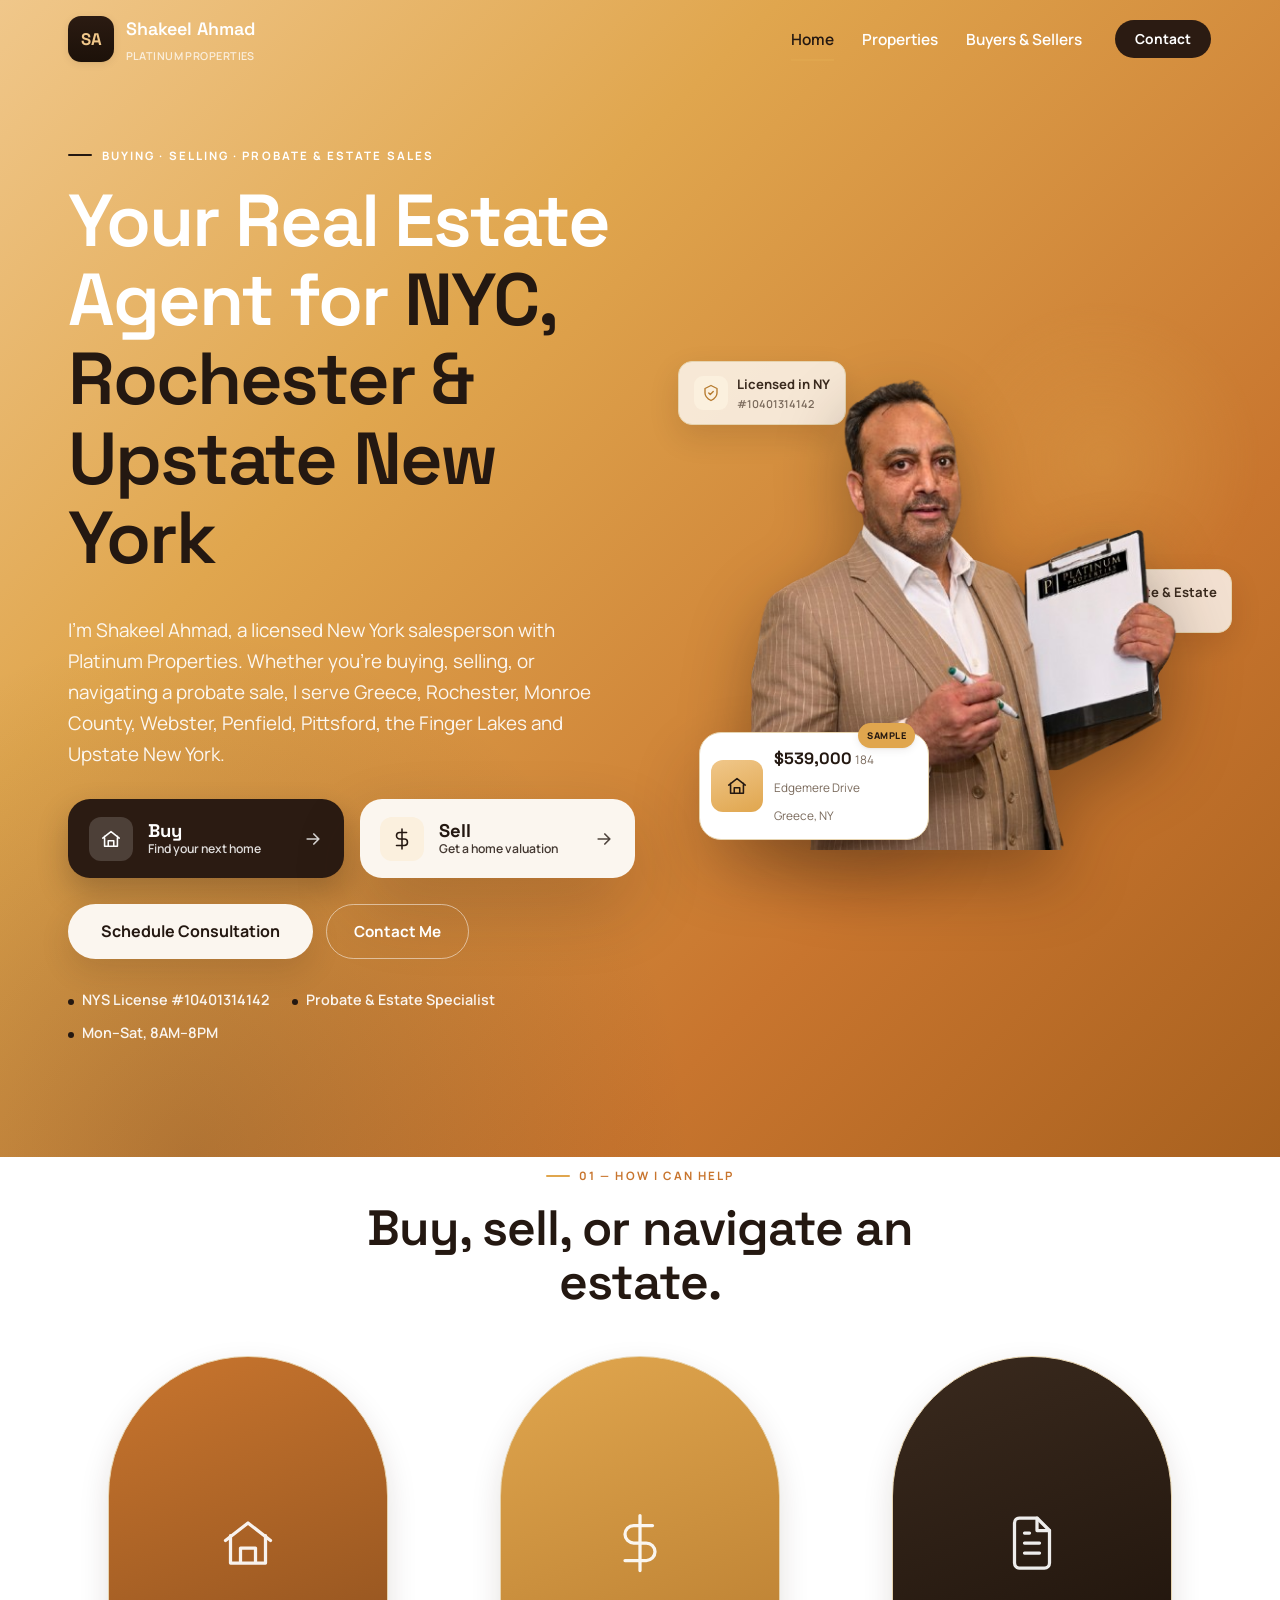
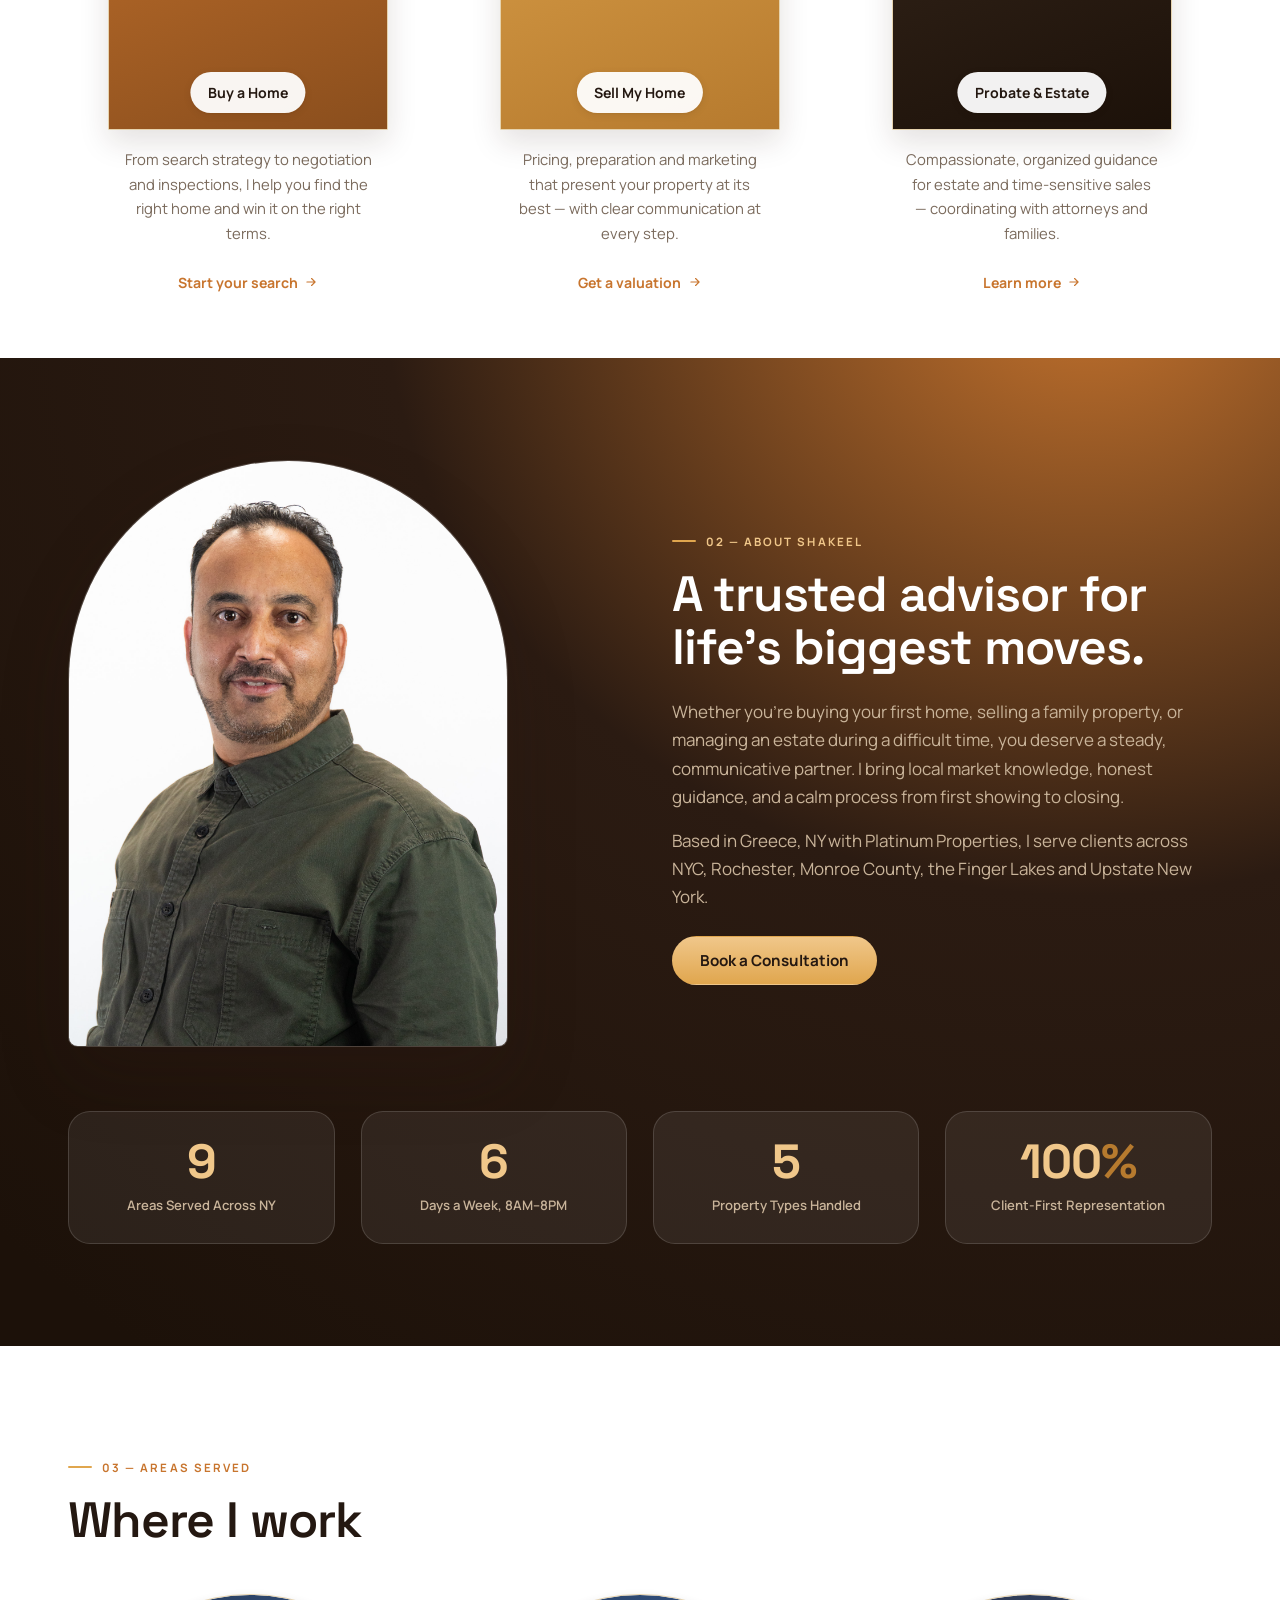
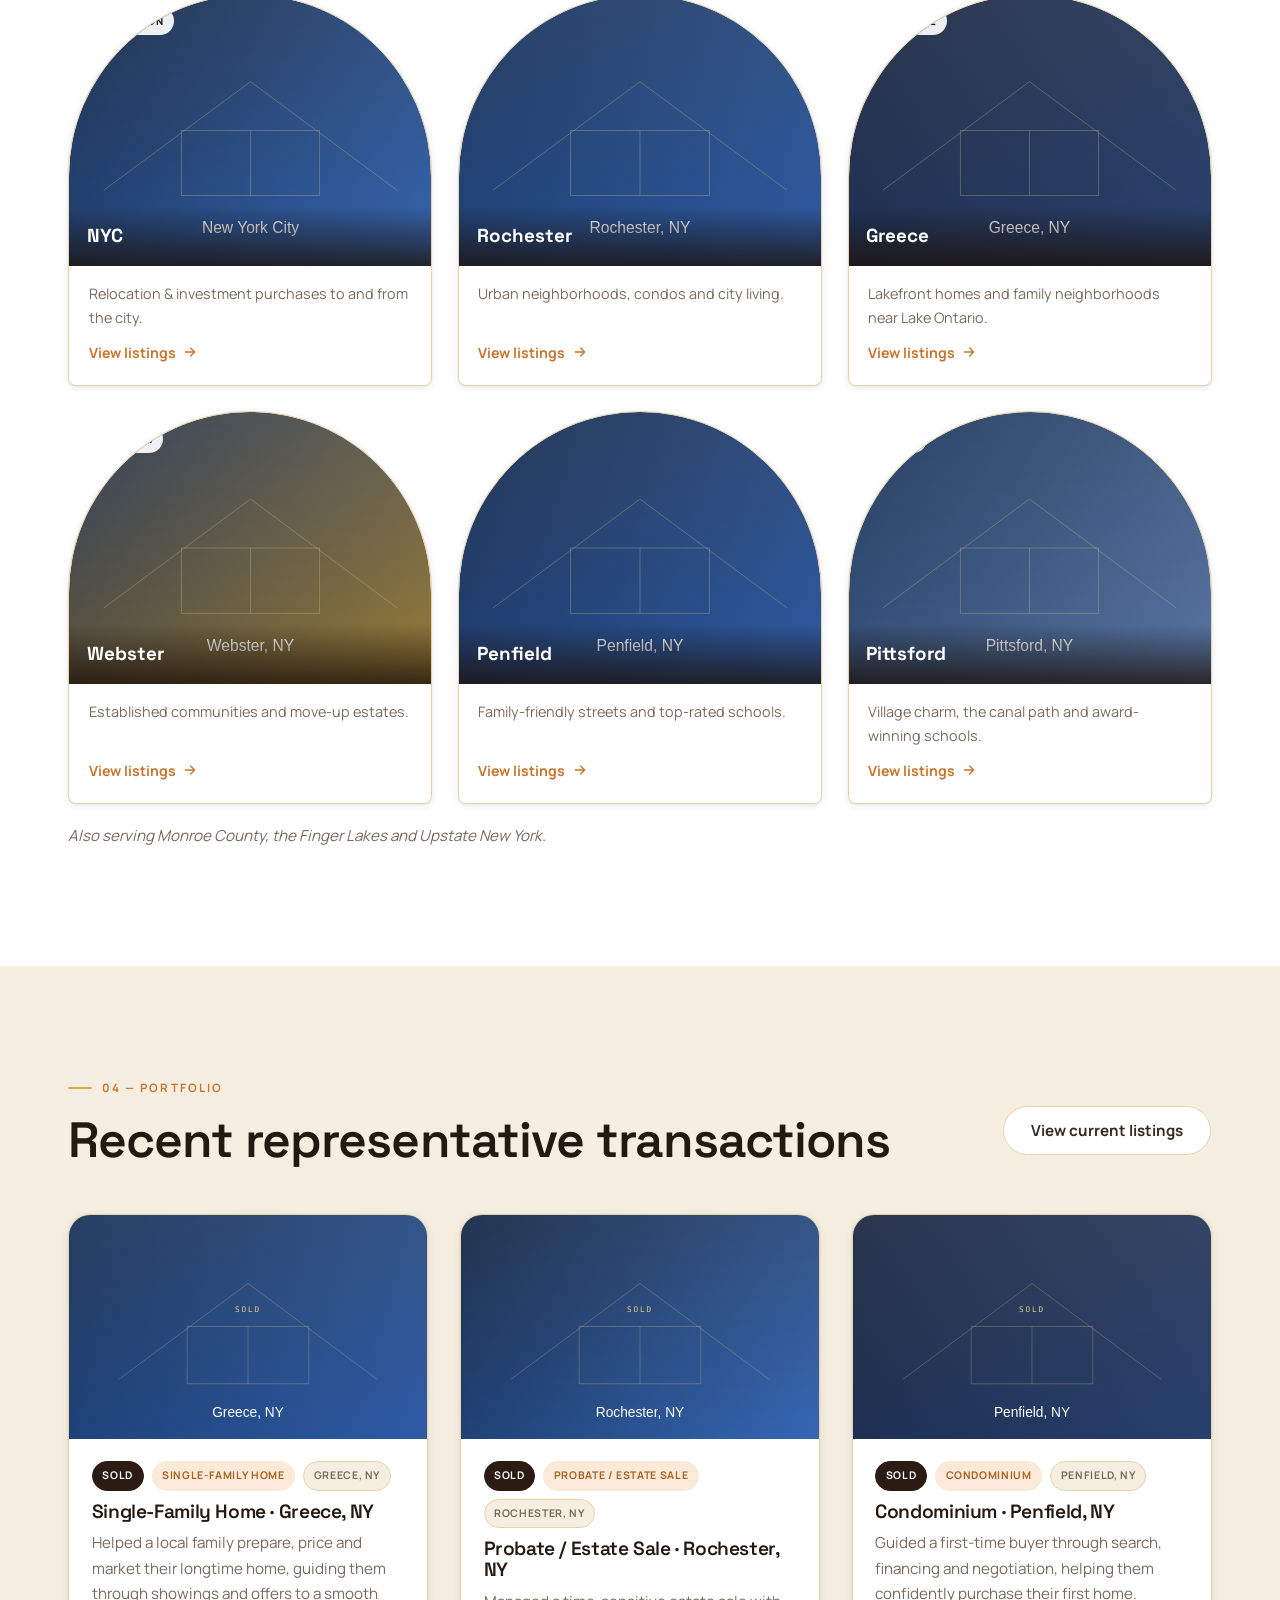
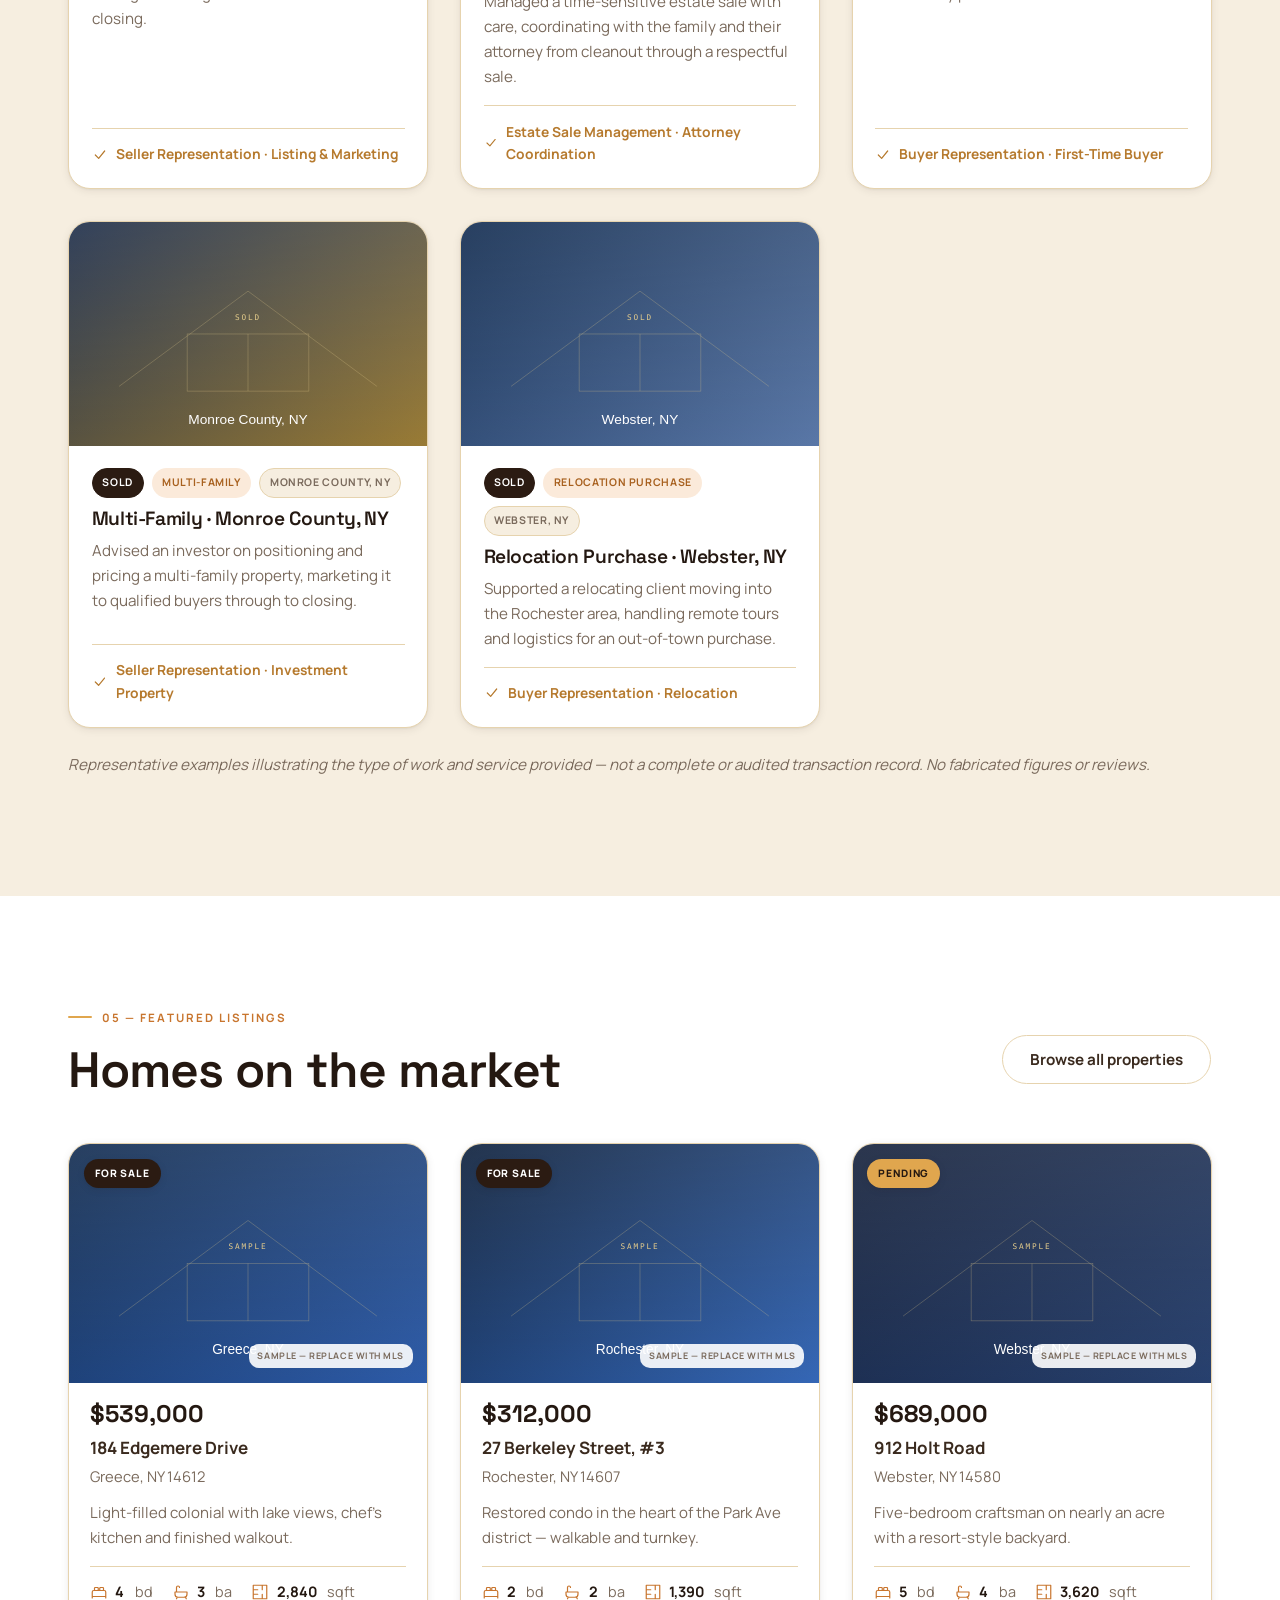
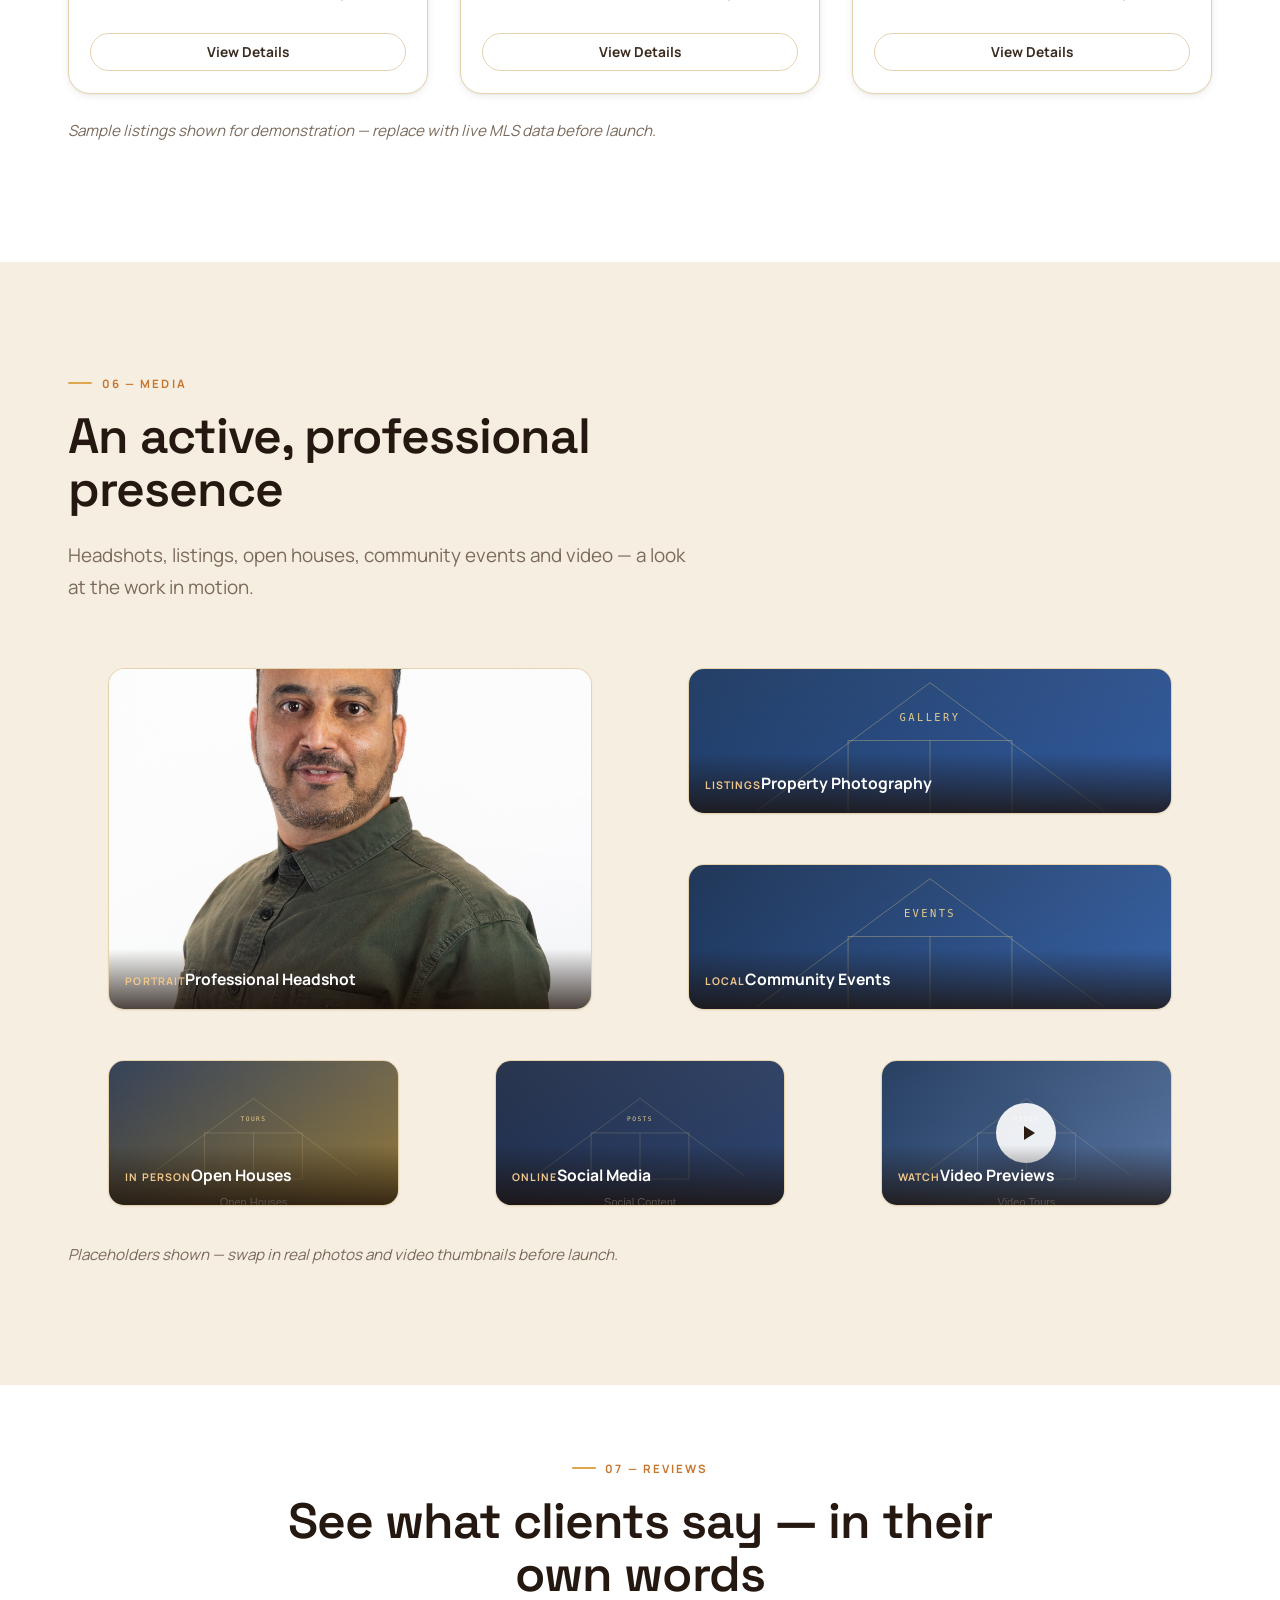
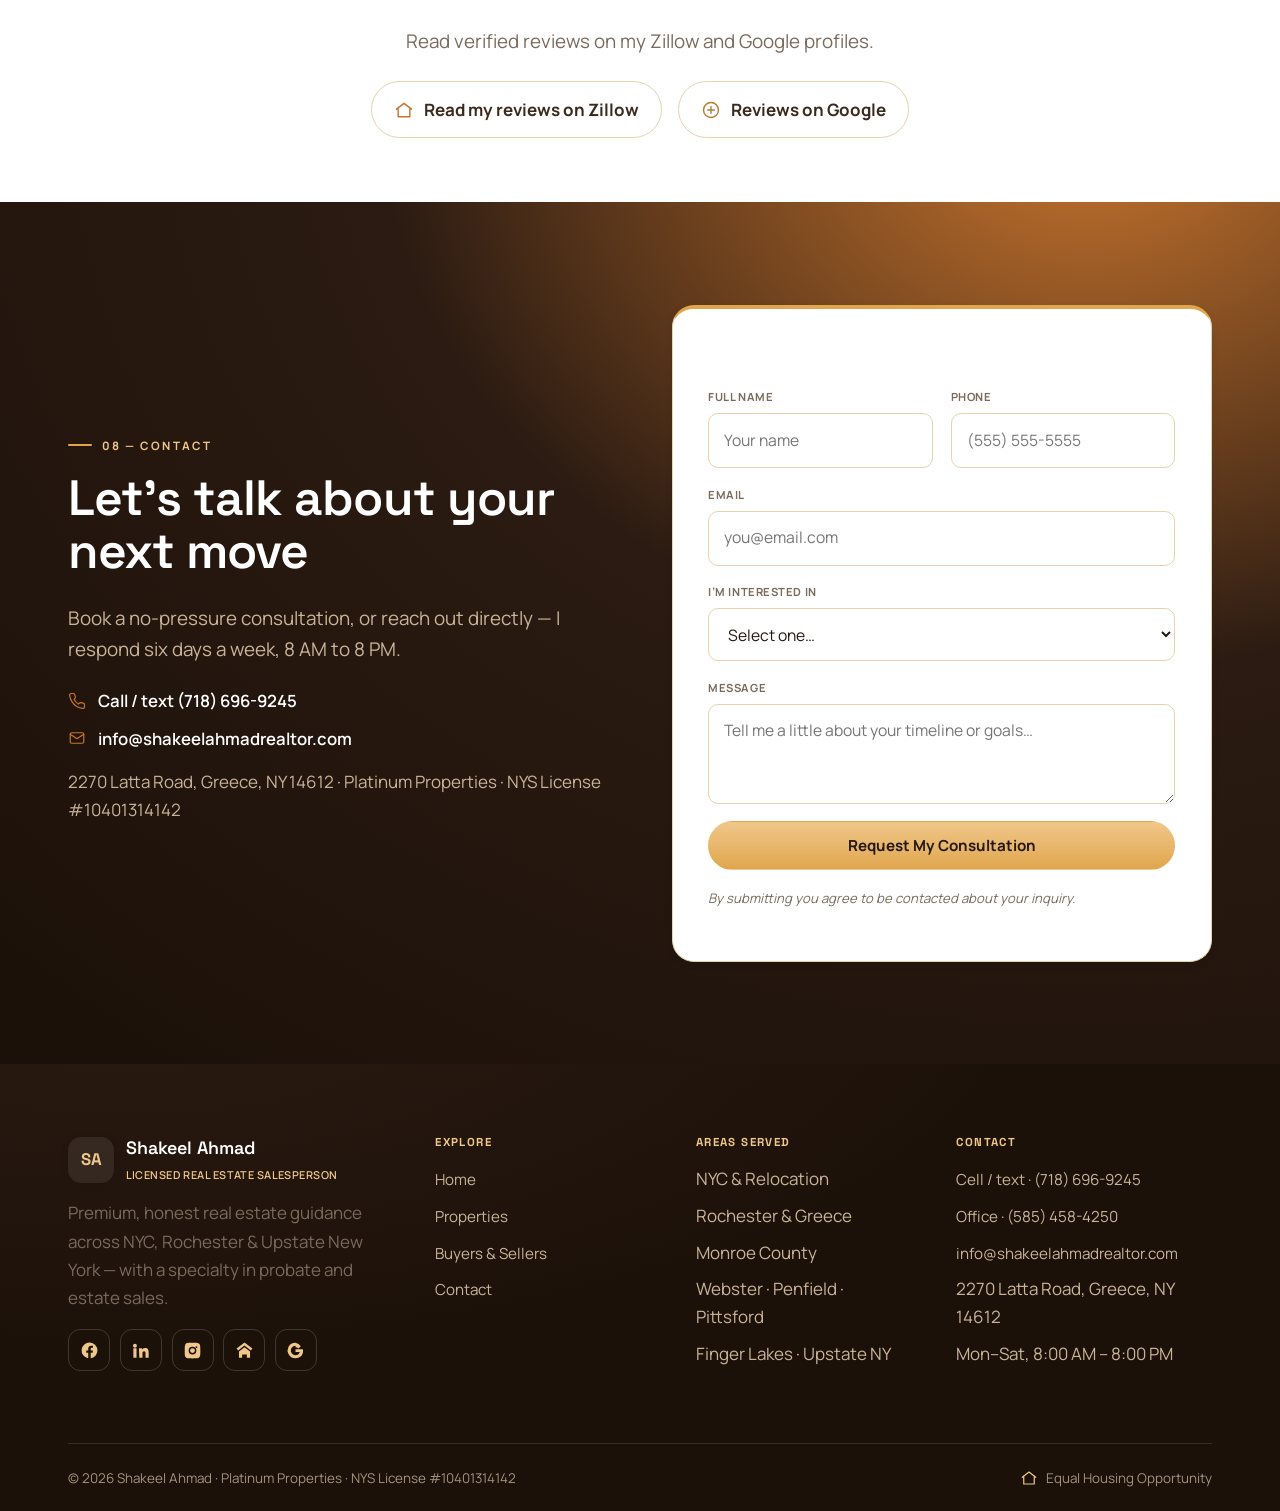
==== index.html @ fdae455c "Revert "Content overhaul: cut homepage ~50%+, lean 4-page structure" This reverts commit 13deac5929d" ====
<!DOCTYPE html>
<html lang="en">
<head>
  <meta charset="UTF-8">
  <meta name="viewport" content="width=device-width, initial-scale=1">
  <meta name="theme-color" content="#2B1B12">

  <title>Shakeel Ahmad Realtor · NYC, Rochester &amp; Upstate NY Real Estate</title>
  <meta name="description" content="Shakeel Ahmad — Licensed NY Real Estate Salesperson with Platinum Properties. Buy, sell, and navigate probate &amp; estate sales across NYC, Rochester and Upstate New York. Schedule a consultation.">
  <link rel="canonical" href="https://www.shakeelahmadrealtor.com/">

  <meta property="og:type" content="website">
  <meta property="og:site_name" content="Shakeel Ahmad Realtor">
  <meta property="og:title" content="Shakeel Ahmad Realtor · NYC, Rochester &amp; Upstate NY Real Estate">
  <meta property="og:description" content="Premium, honest real estate guidance across NYC, Rochester &amp; Upstate NY. Probate &amp; estate sale specialist.">
  <meta property="og:url" content="https://www.shakeelahmadrealtor.com/">
  <meta property="og:image" content="https://www.shakeelahmadrealtor.com/assets/img/shakeel-ahmad.jpg">
  <meta name="twitter:card" content="summary_large_image">
  <meta name="twitter:title" content="Shakeel Ahmad Realtor · NYC, Rochester &amp; Upstate NY">
  <meta name="twitter:description" content="Premium, honest real estate guidance across NYC, Rochester &amp; Upstate NY.">
  <meta name="twitter:image" content="https://www.shakeelahmadrealtor.com/assets/img/shakeel-ahmad.jpg">

  <link rel="preconnect" href="https://fonts.googleapis.com">
  <link rel="preconnect" href="https://fonts.gstatic.com" crossorigin>
  <link href="https://fonts.googleapis.com/css2?family=Manrope:wght@400;500;600;700;800&family=Space+Grotesk:wght@400;500;600;700&display=swap" rel="stylesheet">
  <link rel="stylesheet" href="assets/css/styles.css">

  <!-- SEO: structured data — LocalBusiness / RealEstateAgent -->
  <script type="application/ld+json">
  {
    "@context": "https://schema.org",
    "@type": "RealEstateAgent",
    "name": "Shakeel Ahmad",
    "description": "Licensed New York Real Estate Salesperson specializing in residential sales and probate / estate sales across NYC, Rochester and Upstate New York.",
    "url": "https://www.shakeelahmadrealtor.com/",
    "image": "https://www.shakeelahmadrealtor.com/assets/img/shakeel-ahmad.jpg",
    "telephone": "+1-718-696-9245",
    "email": "info@shakeelahmadrealtor.com",
    "priceRange": "$$",
    "address": {
      "@type": "PostalAddress",
      "streetAddress": "2270 Latta Road",
      "addressLocality": "Greece",
      "addressRegion": "NY",
      "postalCode": "14612",
      "addressCountry": "US"
    },
    "areaServed": ["New York City", "Rochester, NY", "Monroe County, NY", "Webster, NY", "Penfield, NY", "Pittsford, NY", "Finger Lakes, NY", "Upstate New York"],
    "openingHoursSpecification": [{
      "@type": "OpeningHoursSpecification",
      "dayOfWeek": ["Monday","Tuesday","Wednesday","Thursday","Friday","Saturday"],
      "opens": "08:00", "closes": "20:00"
    }],
    "memberOf": { "@type": "Organization", "name": "Platinum Properties" },
    "sameAs": [
      "https://www.facebook.com/ShakeelAhmadRealtor/",
      "https://www.linkedin.com/in/shakeel-ahmad-055b8881/",
      "https://www.instagram.com/shakeelahmadrealtor/",
      "https://www.zillow.com/profile/Shakeel%20Ahmad",
      "https://share.google/ZrAXRv1uQOXXVJiJa"
    ]
  }
  </script>
</head>
<body>
  <a class="skip-link" href="#main">Skip to content</a>

  <!-- ============================= HEADER ============================= -->
  <header class="site-header on-hero">
    <div class="container">
      <a class="brand" href="index.html" aria-label="Shakeel Ahmad Realtor — home">
        <span class="brand__seal" aria-hidden="true">SA</span>
        <span><span class="brand__name">Shakeel Ahmad</span><span class="brand__role">Platinum Properties</span></span>
      </a>
      <nav class="nav" id="primary-nav" aria-label="Primary">
        <a class="nav__link" href="index.html">Home</a>
        <a class="nav__link" href="properties.html">Properties</a>
        <a class="nav__link" href="buyers-sellers.html">Buyers &amp; Sellers</a>
        <span class="nav__cta"><a class="btn btn--primary btn--sm" href="#contact">Contact</a></span>
      </nav>
      <button class="nav-toggle" aria-label="Toggle menu" aria-expanded="false" aria-controls="primary-nav">
        <span class="nav-toggle__bar"></span><span class="nav-toggle__bar"></span><span class="nav-toggle__bar"></span>
      </button>
    </div>
  </header>

  <main id="main">
    <!-- ============================== HERO ============================== -->
    <section class="hero">
      <div class="container">
        <div class="hero__grid">
          <div>
            <p class="eyebrow" data-hero="1">Buying · Selling · Probate &amp; Estate Sales</p>
            <h1 data-hero="2">Your Real Estate Agent for <span class="accent-gold">NYC, Rochester &amp; Upstate New York</span></h1>
            <p class="hero__sub" data-hero="3">I’m Shakeel Ahmad, a licensed New York salesperson with Platinum Properties. Whether you’re buying, selling, or navigating a probate sale, I serve Greece, Rochester, Monroe County, Webster, Penfield, Pittsford, the Finger Lakes and Upstate New York.</p>

            <!-- Primary Buy / Sell paths (large, thumb-friendly) -->
            <div class="hero__buysell" data-hero="4">
              <a class="buysell-btn buysell-btn--buy" href="properties.html">
                <span class="bs-icon" aria-hidden="true"><svg viewBox="0 0 24 24" fill="none" stroke="currentColor" stroke-width="1.7" stroke-linecap="round" stroke-linejoin="round"><path d="m3 11 9-7 9 7M5 9v11h14V9M9 20v-6h6v6"/></svg></span>
                <span class="bs-label">Buy<small>Find your next home</small></span>
                <svg class="bs-arrow" viewBox="0 0 24 24" fill="none" stroke="currentColor" stroke-width="2" stroke-linecap="round" stroke-linejoin="round" aria-hidden="true"><path d="M5 12h14M13 6l6 6-6 6"/></svg>
              </a>
              <a class="buysell-btn buysell-btn--sell" href="buyers-sellers.html#seller-form">
                <span class="bs-icon" aria-hidden="true"><svg viewBox="0 0 24 24" fill="none" stroke="currentColor" stroke-width="1.7" stroke-linecap="round" stroke-linejoin="round"><path d="M12 1v22M17 5H9.5a3.5 3.5 0 0 0 0 7h5a3.5 3.5 0 0 1 0 7H6"/></svg></span>
                <span class="bs-label">Sell<small>Get a home valuation</small></span>
                <svg class="bs-arrow" viewBox="0 0 24 24" fill="none" stroke="currentColor" stroke-width="2" stroke-linecap="round" stroke-linejoin="round" aria-hidden="true"><path d="M5 12h14M13 6l6 6-6 6"/></svg>
              </a>
            </div>

            <div class="hero__ctas" data-hero="5">
              <a class="btn btn--cream btn--lg" href="#contact">Schedule Consultation</a>
              <a class="btn btn--outline on-dark" href="#contact">Contact Me</a>
            </div>
            <div class="hero__trust" data-hero="5">
              <span><span class="dot"></span>NYS License #10401314142</span>
              <span><span class="dot"></span>Probate &amp; Estate Specialist</span>
              <span><span class="dot"></span>Mon–Sat, 8AM–8PM</span>
            </div>
          </div>

          <!-- Personal photo hero: Shakeel's real cutout photo floats over the gradient -->
          <div class="hero__art" data-hero="3">
            <div class="hero__cutout">
              <img src="assets/img/shakeel-hero-clipboard.png" alt="Shakeel Ahmad, Licensed Real Estate Salesperson with Platinum Properties" loading="eager" width="477" height="523">
            </div>
            <!-- Floating listing preview (sample — matches a real PROPERTIES entry) -->
            <span class="hero__listing-peek" aria-hidden="true">
              <span class="lp-badge">Sample</span>
              <span class="lp-thumb"><svg viewBox="0 0 24 24" width="22" height="22" fill="none" stroke="currentColor" stroke-width="1.7" stroke-linecap="round" stroke-linejoin="round"><path d="m3 11 9-7 9 7M5 9v11h14V9M9 20v-6h6v6"/></svg></span>
              <span>
                <span class="lp-price">$539,000</span>
                <span class="lp-addr">184 Edgemere Drive<br>Greece, NY</span>
              </span>
            </span>
            <!-- floating glass trust badges -->
            <div class="art-badge art-badge--tl" aria-hidden="true">
              <span class="ico gold"><svg viewBox="0 0 24 24" width="18" height="18" fill="none" stroke="currentColor" stroke-width="1.8" stroke-linecap="round" stroke-linejoin="round"><path d="M12 2 4 6v6c0 5 3.4 7.7 8 10 4.6-2.3 8-5 8-10V6z"/><path d="m9 12 2 2 4-4"/></svg></span>
              <span>Licensed in NY<small>#10401314142</small></span>
            </div>
            <div class="art-badge art-badge--br" aria-hidden="true">
              <span class="ico"><svg viewBox="0 0 24 24" width="18" height="18" fill="none" stroke="currentColor" stroke-width="1.8" stroke-linecap="round" stroke-linejoin="round"><path d="M3 21h18M5 21V8l7-5 7 5v13"/><path d="M9 21v-6h6v6"/></svg></span>
              <span>Probate &amp; Estate<small>Specialist</small></span>
            </div>
          </div>
        </div>
      </div>
    </section>

    <!-- ==================== SERVICE PATHS (arch cards) ================== -->
    <section class="section section--tight category-section" aria-labelledby="exp-h">
      <div class="container">
        <div class="section-head center" data-reveal>
          <p class="eyebrow center">01 — How I can help</p>
          <h2 id="exp-h">Buy, sell, or navigate an estate.</h2>
        </div>
        <div class="category-grid">
          <a class="category-arch" href="properties.html" data-reveal>
            <div class="category-arch__photo arch-top ph-buy">
              <svg viewBox="0 0 24 24" fill="none" stroke-linecap="round" stroke-linejoin="round" stroke-width="1.4"><path d="m3 11 9-7 9 7M5 9v11h14V9M9 20v-6h6v6"/></svg>
              <span class="category-arch__label">Buy a Home</span>
            </div>
            <p class="category-arch__desc">From search strategy to negotiation and inspections, I help you find the right home and win it on the right terms.</p>
            <span class="category-arch__link">Start your search <svg width="14" height="14" viewBox="0 0 24 24" fill="none" stroke="currentColor" stroke-width="2" stroke-linecap="round" stroke-linejoin="round"><path d="M5 12h14M13 6l6 6-6 6"/></svg></span>
          </a>
          <a class="category-arch" href="buyers-sellers.html#seller-form" data-reveal data-reveal-delay="1">
            <div class="category-arch__photo arch-top ph-sell">
              <svg viewBox="0 0 24 24" fill="none" stroke-linecap="round" stroke-linejoin="round" stroke-width="1.4"><path d="M12 1v22M17 5H9.5a3.5 3.5 0 0 0 0 7h5a3.5 3.5 0 0 1 0 7H6"/></svg>
              <span class="category-arch__label">Sell My Home</span>
            </div>
            <p class="category-arch__desc">Pricing, preparation and marketing that present your property at its best — with clear communication at every step.</p>
            <span class="category-arch__link">Get a valuation <svg width="14" height="14" viewBox="0 0 24 24" fill="none" stroke="currentColor" stroke-width="2" stroke-linecap="round" stroke-linejoin="round"><path d="M5 12h14M13 6l6 6-6 6"/></svg></span>
          </a>
          <a class="category-arch" href="buyers-sellers.html" data-reveal data-reveal-delay="2">
            <div class="category-arch__photo arch-top ph-probate">
              <svg viewBox="0 0 24 24" fill="none" stroke-linecap="round" stroke-linejoin="round" stroke-width="1.4"><path d="M9 12h6M9 16h6M9 8h2M14 2H7a2 2 0 0 0-2 2v16a2 2 0 0 0 2 2h10a2 2 0 0 0 2-2V7z"/><path d="M14 2v5h5"/></svg>
              <span class="category-arch__label">Probate &amp; Estate</span>
            </div>
            <p class="category-arch__desc">Compassionate, organized guidance for estate and time-sensitive sales — coordinating with attorneys and families.</p>
            <span class="category-arch__link">Learn more <svg width="14" height="14" viewBox="0 0 24 24" fill="none" stroke="currentColor" stroke-width="2" stroke-linecap="round" stroke-linejoin="round"><path d="M5 12h14M13 6l6 6-6 6"/></svg></span>
          </a>
        </div>
      </div>
    </section>

    <!-- =========================== ABOUT/BIO =========================== -->
    <section class="section section--navy" aria-labelledby="about-h" id="about">
      <div class="container">
        <div class="grid grid-2" style="align-items:center; gap:clamp(2rem,5vw,4rem)">
          <div data-reveal>
            <div class="about-photo arch-frame">
              <img src="assets/img/shakeel-ahmad.jpg" alt="Shakeel Ahmad, Licensed Real Estate Salesperson with Platinum Properties" loading="lazy" width="877" height="1024">
            </div>
          </div>
          <div data-reveal data-reveal-delay="1">
            <p class="eyebrow on-dark">02 — About Shakeel</p>
            <h2 id="about-h">A trusted advisor for life’s biggest moves.</h2>
            <p class="text-soft">Whether you’re buying your first home, selling a family property, or managing an estate during a difficult time, you deserve a steady, communicative partner. I bring local market knowledge, honest guidance, and a calm process from first showing to closing.</p>
            <p class="text-soft">Based in Greece, NY with Platinum Properties, I serve clients across NYC, Rochester, Monroe County, the Finger Lakes and Upstate New York.</p>

            <div style="margin-top:1.6rem"><a class="btn btn--gold" href="#contact">Book a Consultation</a></div>
          </div>
        </div>

        <!-- Counters render from STATS (factual only) -->
        <div class="stats" id="stats-grid" style="margin-top:clamp(2.5rem,5vw,4rem)"></div>
      </div>
    </section>

    <!-- ========================== AREAS SERVED ========================== -->
    <section class="section" aria-labelledby="areas-h">
      <div class="container">
        <div class="results-meta" data-reveal>
          <div>
            <p class="eyebrow">03 — Areas Served</p>
            <h2 id="areas-h">Where I work</h2>
          </div>
        </div>
        <!-- Area cards render from AREAS -->
        <div class="areas-grid" id="areas-grid"></div>
        <p class="note-italic" style="margin-top:1.2rem">Also serving Monroe County, the Finger Lakes and Upstate New York.</p>
      </div>
    </section>

    <!-- =========================== PORTFOLIO =========================== -->
    <section class="section section--gray" aria-labelledby="portfolio-h">
      <div class="container">
        <div class="results-meta" data-reveal>
          <div>
            <p class="eyebrow">04 — Portfolio</p>
            <h2 id="portfolio-h">Recent representative transactions</h2>
          </div>
          <a class="btn btn--outline" href="properties.html">View current listings</a>
        </div>
        <!-- Portfolio cards render from TRANSACTIONS -->
        <div class="grid grid-3" id="portfolio-grid"></div>
        <p class="note-italic" style="margin-top:1.5rem"><em>Representative examples illustrating the type of work and service provided — not a complete or audited transaction record. No fabricated figures or reviews.</em></p>
      </div>
    </section>

    <!-- ======================= FEATURED LISTINGS ======================= -->
    <section class="section" aria-labelledby="featured-h">
      <div class="container">
        <div class="results-meta" data-reveal>
          <div><p class="eyebrow">05 — Featured Listings</p><h2 id="featured-h">Homes on the market</h2></div>
          <a class="btn btn--outline" href="properties.html">Browse all properties</a>
        </div>
        <div class="grid grid-3" id="featured-grid"></div>
        <p class="note-italic" style="margin-top:1.5rem">Sample listings shown for demonstration — replace with live MLS data before launch.</p>
      </div>
    </section>

    <!-- ============================= MEDIA ============================= -->
    <section class="section section--gray" aria-labelledby="media-h">
      <div class="container">
        <div class="section-head" data-reveal>
          <p class="eyebrow">06 — Media</p>
          <h2 id="media-h">An active, professional presence</h2>
          <p class="lede">Headshots, listings, open houses, community events and video — a look at the work in motion.</p>
        </div>
        <!-- Media tiles render from MEDIA -->
        <div class="media-grid" id="media-grid"></div>
        <p class="note-italic" style="margin-top:1.2rem">Placeholders shown — swap in real photos and video thumbnails before launch.</p>
      </div>
    </section>

    <!-- ========================= REVIEWS STRIP ========================= -->
    <section class="section section--tight center" aria-labelledby="reviews-h">
      <div class="container narrow">
        <p class="eyebrow center">07 — Reviews</p>
        <h2 id="reviews-h">See what clients say — in their own words</h2>
        <p class="lede mx-auto">Read verified reviews on my Zillow and Google profiles.</p>
        <div class="trust-strip" data-reveal style="justify-content:center; margin-top:1.5rem">
          <a class="trust-pill" href="https://www.zillow.com/profile/Shakeel%20Ahmad" target="_blank" rel="noopener"><svg viewBox="0 0 24 24" fill="none" stroke="var(--blue)" stroke-width="1.7" stroke-linecap="round" stroke-linejoin="round"><path d="m3 11 9-7 9 7M5 9v11h14V9"/></svg> Read my reviews on Zillow</a>
          <a class="trust-pill" href="https://share.google/ZrAXRv1uQOXXVJiJa" target="_blank" rel="noopener"><svg viewBox="0 0 24 24" fill="none" stroke="var(--gold-dark)" stroke-width="1.7" stroke-linecap="round" stroke-linejoin="round"><circle cx="12" cy="12" r="9"/><path d="M12 8v8M8 12h8"/></svg> Reviews on Google</a>
        </div>
      </div>
    </section>

    <!-- ============================ CONTACT ============================ -->
    <section class="section section--navy" aria-labelledby="contact-h" id="contact">
      <div class="container">
        <div class="grid grid-2" style="gap:clamp(2rem,5vw,4rem); align-items:center">
          <div data-reveal>
            <p class="eyebrow on-dark">08 — Contact</p>
            <h2 id="contact-h">Let’s talk about your next move</h2>
            <p class="lede">Book a no-pressure consultation, or reach out directly — I respond six days a week, 8 AM to 8 PM.</p>
            <div class="contact-list" style="margin-top:1.4rem; font-size:1.05rem">
              <a href="tel:+17186969245" style="color:#fff"><svg viewBox="0 0 24 24" fill="none" stroke="var(--gold-light)" stroke-width="1.6" stroke-linecap="round" stroke-linejoin="round"><path d="M22 16.9v3a2 2 0 0 1-2.2 2 19.8 19.8 0 0 1-8.6-3 19.5 19.5 0 0 1-6-6 19.8 19.8 0 0 1-3-8.6A2 2 0 0 1 4.1 2h3a2 2 0 0 1 2 1.7c.1.9.3 1.8.7 2.7a2 2 0 0 1-.5 2.1L8.1 9.9a16 16 0 0 0 6 6l1.4-1.2a2 2 0 0 1 2.1-.5c.9.4 1.8.6 2.7.7a2 2 0 0 1 1.7 2Z"/></svg> Call / text (718) 696-9245</a>
              <a href="mailto:info@shakeelahmadrealtor.com" style="color:#fff"><svg viewBox="0 0 24 24" fill="none" stroke="var(--gold-light)" stroke-width="1.6" stroke-linecap="round" stroke-linejoin="round"><rect x="3" y="5" width="18" height="14" rx="2"/><path d="m3 7 9 6 9-6"/></svg> info@shakeelahmadrealtor.com</a>
            </div>
            <p class="text-soft" style="margin-top:1rem">2270 Latta Road, Greece, NY 14612 · Platinum Properties · NYS License #10401314142</p>
          </div>

          <!-- Short homepage lead form -->
          <div class="card form-card form-card--accent" data-reveal data-reveal-delay="1">
            <h3 style="margin-bottom:1rem">Book a Consultation</h3>
            <form class="form" data-form="home-lead" novalidate>
              <div class="form-body" style="display:grid; gap:1.1rem">
                <div class="form-row">
                  <div class="field-group"><label for="h-name">Full name</label><input id="h-name" name="name" type="text" required autocomplete="name" placeholder="Your name"><span class="error-msg">Please enter your name.</span></div>
                  <div class="field-group"><label for="h-phone">Phone</label><input id="h-phone" name="phone" type="tel" required autocomplete="tel" placeholder="(555) 555-5555"><span class="error-msg">Please enter your phone.</span></div>
                </div>
                <div class="field-group"><label for="h-email">Email</label><input id="h-email" name="email" type="email" required autocomplete="email" placeholder="you@email.com"><span class="error-msg">Please enter a valid email.</span></div>
                <div class="field-group"><label for="h-intent">I’m interested in</label>
                  <select id="h-intent" name="intent" required>
                    <option value="">Select one…</option>
                    <option>Buying a home</option><option>Selling a home</option><option>Probate / estate sale</option><option>General question</option>
                  </select><span class="error-msg">Please choose an option.</span>
                </div>
                <div class="field-group"><label for="h-msg">Message</label><textarea id="h-msg" name="message" required placeholder="Tell me a little about your timeline or goals…" style="min-height:100px"></textarea><span class="error-msg">Please add a short message.</span></div>
                <button class="btn btn--gold btn--block" type="submit">Request My Consultation</button>
                <p class="note-italic" style="font-size:.82rem">By submitting you agree to be contacted about your inquiry.</p>
              </div>
              <div class="form-success" role="status" aria-live="polite">
                <div class="form-success__check" aria-hidden="true"><svg viewBox="0 0 24 24" fill="none" stroke="currentColor" stroke-width="2.4" stroke-linecap="round" stroke-linejoin="round"><path d="m5 12 5 5 9-11"/></svg></div>
                <h3>Thank you — message sent</h3>
                <p class="text-soft">I’ll reach out shortly. For anything urgent, call or text (718) 696-9245.</p>
              </div>
            </form>
          </div>
        </div>
      </div>
    </section>
  </main>

  <!-- ============================= FOOTER ============================= -->
  <!--#footer-->
  <footer class="site-footer">
    <div class="container">
      <div class="footer-grid">
        <div class="footer-col footer-brand">
          <a class="brand" href="index.html" aria-label="Shakeel Ahmad Realtor — home">
            <span class="brand__seal" aria-hidden="true">SA</span>
            <span><span class="brand__name">Shakeel Ahmad</span><span class="brand__role">Licensed Real Estate Salesperson</span></span>
          </a>
          <p class="text-soft" style="margin-top:1rem; max-width:34ch">Premium, honest real estate guidance across NYC, Rochester &amp; Upstate New York — with a specialty in probate and estate sales.</p>
          <div class="social-row">
            <a class="social-link" href="https://www.facebook.com/ShakeelAhmadRealtor/" target="_blank" rel="noopener" aria-label="Facebook"><svg viewBox="0 0 24 24" aria-hidden="true"><path d="M22 12a10 10 0 1 0-11.6 9.9v-7H7.9V12h2.5V9.8c0-2.5 1.5-3.9 3.8-3.9 1.1 0 2.2.2 2.2.2v2.5h-1.3c-1.2 0-1.6.8-1.6 1.6V12h2.8l-.4 2.9h-2.4v7A10 10 0 0 0 22 12Z"/></svg></a>
            <a class="social-link" href="https://www.linkedin.com/in/shakeel-ahmad-055b8881/" target="_blank" rel="noopener" aria-label="LinkedIn"><svg viewBox="0 0 24 24" aria-hidden="true"><path d="M4.98 3.5A2.5 2.5 0 1 0 5 8.5a2.5 2.5 0 0 0 0-5ZM3 9h4v12H3zM10 9h3.8v1.7h.1c.5-1 1.8-2 3.7-2 4 0 4.7 2.6 4.7 6V21h-4v-5.3c0-1.3 0-2.9-1.8-2.9s-2 1.4-2 2.8V21h-4z"/></svg></a>
            <a class="social-link" href="https://www.instagram.com/shakeelahmadrealtor/" target="_blank" rel="noopener" aria-label="Instagram"><svg viewBox="0 0 24 24" aria-hidden="true"><path d="M12 2.2c3.2 0 3.6 0 4.9.1 1.2.1 1.8.3 2.2.4.6.2 1 .5 1.4.9.4.4.7.8.9 1.4.1.4.3 1 .4 2.2.1 1.3.1 1.7.1 4.9s0 3.6-.1 4.9c-.1 1.2-.3 1.8-.4 2.2-.2.6-.5 1-.9 1.4-.4.4-.8.7-1.4.9-.4.1-1 .3-2.2.4-1.3.1-1.7.1-4.9.1s-3.6 0-4.9-.1c-1.2-.1-1.8-.3-2.2-.4a3.8 3.8 0 0 1-1.4-.9 3.8 3.8 0 0 1-.9-1.4c-.1-.4-.3-1-.4-2.2C2.2 15.6 2.2 15.2 2.2 12s0-3.6.1-4.9c.1-1.2.3-1.8.4-2.2.2-.6.5-1 .9-1.4.4-.4.8-.7 1.4-.9.4-.1 1-.3 2.2-.4C8.4 2.2 8.8 2.2 12 2.2Zm0 5a4.9 4.9 0 1 0 0 9.8 4.9 4.9 0 0 0 0-9.8Zm0 1.8a3.1 3.1 0 1 1 0 6.2 3.1 3.1 0 0 1 0-6.2Zm5.1-2.5a1.1 1.1 0 1 0 0 2.3 1.1 1.1 0 0 0 0-2.3Z"/></svg></a>
            <a class="social-link" href="https://www.zillow.com/profile/Shakeel%20Ahmad" target="_blank" rel="noopener" aria-label="Zillow profile"><svg viewBox="0 0 24 24" aria-hidden="true"><path d="M12 2 2 9.5l2 2.5 8-6.2 8 6.2 2-2.5L12 2Zm0 6L5 13.4V21h4v-4h6v4h4v-7.6L12 8Z"/></svg></a>
            <a class="social-link" href="https://share.google/ZrAXRv1uQOXXVJiJa" target="_blank" rel="noopener" aria-label="Google Business Profile"><svg viewBox="0 0 24 24" aria-hidden="true"><path d="M21.6 12.2c0-.7-.1-1.3-.2-1.9H12v3.7h5.4a4.6 4.6 0 0 1-2 3v2.5h3.2c1.9-1.7 3-4.3 3-7.3Zm-9.6 9.6c2.7 0 5-.9 6.6-2.4l-3.2-2.5c-.9.6-2 1-3.4 1-2.6 0-4.8-1.7-5.6-4.1H3.1v2.6A10 10 0 0 0 12 21.8Zm-5.6-7.9a6 6 0 0 1 0-3.8V7.5H3.1a10 10 0 0 0 0 9l3.3-2.6Zm5.6-6c1.5 0 2.8.5 3.8 1.5l2.9-2.9A10 10 0 0 0 12 2.2 10 10 0 0 0 3.1 7.5l3.3 2.6c.8-2.4 3-4.1 5.6-4.1Z"/></svg></a>
          </div>
        </div>
        <div class="footer-col">
          <h4>Explore</h4>
          <ul>
            <li><a href="index.html">Home</a></li>
            <li><a href="properties.html">Properties</a></li>
            <li><a href="buyers-sellers.html">Buyers &amp; Sellers</a></li>
            <li><a href="#contact">Contact</a></li>
          </ul>
        </div>
        <div class="footer-col">
          <h4>Areas Served</h4>
          <ul>
            <li>NYC &amp; Relocation</li>
            <li>Rochester &amp; Greece</li>
            <li>Monroe County</li>
            <li>Webster · Penfield · Pittsford</li>
            <li>Finger Lakes · Upstate NY</li>
          </ul>
        </div>
        <div class="footer-col">
          <h4>Contact</h4>
          <ul>
            <li><a href="tel:+17186969245">Cell / text · (718) 696-9245</a></li>
            <li><a href="tel:+15854584250">Office · (585) 458-4250</a></li>
            <li><a href="mailto:info@shakeelahmadrealtor.com">info@shakeelahmadrealtor.com</a></li>
            <li>2270 Latta Road, Greece, NY 14612</li>
            <li>Mon–Sat, 8:00 AM – 8:00 PM</li>
          </ul>
        </div>
      </div>
      <div class="footer-bottom">
        <span>&copy; <span data-year>2026</span> Shakeel Ahmad · Platinum Properties · NYS License #10401314142</span>
        <span class="eho"><svg viewBox="0 0 24 24" fill="none" stroke="currentColor" stroke-width="1.6" stroke-linecap="round" stroke-linejoin="round" aria-hidden="true"><path d="m3 11 9-7 9 7M5 9v11h14V9"/></svg> Equal Housing Opportunity</span>
      </div>
    </div>
  </footer>

  <!-- ===================== STICKY MOBILE CTA BAR ===================== -->
  <nav class="mobile-cta" aria-label="Quick contact">
    <a href="tel:+17186969245" class="is-primary"><svg viewBox="0 0 24 24" fill="none" stroke="currentColor" stroke-width="1.8" stroke-linecap="round" stroke-linejoin="round" aria-hidden="true"><path d="M22 16.9v3a2 2 0 0 1-2.2 2 19.8 19.8 0 0 1-8.6-3 19.5 19.5 0 0 1-6-6 19.8 19.8 0 0 1-3-8.6A2 2 0 0 1 4.1 2h3a2 2 0 0 1 2 1.7c.1.9.3 1.8.7 2.7a2 2 0 0 1-.5 2.1L8.1 9.9a16 16 0 0 0 6 6l1.4-1.2a2 2 0 0 1 2.1-.5c.9.4 1.8.6 2.7.7a2 2 0 0 1 1.7 2Z"/></svg> Call Now</a>
    <a href="#contact"><svg viewBox="0 0 24 24" fill="none" stroke="currentColor" stroke-width="1.8" stroke-linecap="round" stroke-linejoin="round" aria-hidden="true"><rect x="3" y="5" width="18" height="16" rx="2"/><path d="M3 9h18M8 3v4M16 3v4"/></svg> Consultation</a>
  </nav>

  <script src="assets/js/data.js"></script>
  <script src="assets/js/main.js"></script>
</body>
</html>
---- assets/css/styles.css ----
/* ============================================================================
   styles.css — Shakeel Ahmad Realtor (2.0 — light, modern, premium)
   One shared stylesheet. Light luxury real-estate personal brand.
   ----------------------------------------------------------------------------
   1. Tokens   2. Reset/base   3. Type/helpers   4. Layout   5. Buttons
   6. Header/nav   7. Hero (+ illustration)   8. Stats/counters   9. Cards
   10. Portfolio   11. Media gallery   12. Properties grid + filters
   13. Property detail   14. Buyers & Sellers   15. Forms   16. Footer
   17. Sticky mobile CTA   18. Reveal/motion   19. Utilities   20. Responsive
   21. Reduced motion / print
   ========================================================================== */


/* 1. TOKENS ================================================================
   Warm editorial palette — cream / sand surfaces, deep espresso dark bands,
   terracotta primary accent, honey-gold luxury accent. Token NAMES are kept
   stable (--navy, --blue, --gold …) so every page reskins from this file
   alone; only the resolved colors changed meaning (navy = dark espresso,
   blue = terracotta, gold = honey gold) to match the new warm direction.
   ========================================================================== */
:root {
  /* Light surfaces */
  --white: #FFFFFF;
  --off-white: #FBF6EF;
  --gray-50: #F6EEE0;
  --gray-100: #F0E2C8;
  --gray-150: #E9D6B3;
  --line: #E6D3AE;

  /* Text */
  --charcoal: #3A2A1E;
  --ink: #241811;
  --slate: #7A6A5C;
  --slate-light: #A79684;

  /* Brand — espresso primary (dark bands/buttons), terracotta accent, honey-gold luxury */
  --navy: #2B1B12;
  --navy-700: #1C1109;
  --blue: #C8752E;
  --blue-600: #A8611F;
  --blue-50: #FBEADA;
  --gold: #E0A64E;
  --gold-light: #F0C78A;
  --gold-dark: #B67A2E;
  --gold-50: #FBF0DE;

  /* Functional */
  --bg: var(--white);
  --text: var(--charcoal);
  --text-soft: var(--slate);

  /* Type */
  --font-display: "Space Grotesk", "Manrope", system-ui, sans-serif;
  --font-body: "Manrope", system-ui, -apple-system, Segoe UI, Roboto, sans-serif;

  /* Spacing */
  --space-1: .5rem; --space-2: 1rem; --space-3: 1.5rem; --space-4: 2rem;
  --space-5: 3rem; --space-6: 4.5rem; --space-7: 7rem;

  /* Radii */
  --r-sm: 10px; --r-md: 16px; --r-lg: 22px; --r-xl: 28px; --r-pill: 999px;
  --r-arch: 500px; /* clamped by box width — produces a true architectural dome top */

  /* Shadows — warm espresso tint */
  --shadow-xs: 0 1px 2px rgba(43,27,18,.06);
  --shadow-sm: 0 2px 8px rgba(43,27,18,.08), 0 1px 2px rgba(43,27,18,.05);
  --shadow-md: 0 12px 30px rgba(43,27,18,.13);
  --shadow-lg: 0 30px 70px rgba(43,27,18,.20);
  --shadow-gold: 0 14px 30px rgba(224,166,78,.35);
  --shadow-navy: 0 14px 30px rgba(43,27,18,.28);

  /* Layout */
  --container: 1220px;
  --container-narrow: 880px;
  --header-h: 80px;

  /* Motion */
  --ease: cubic-bezier(.22,.61,.36,1);
  --dur: .5s;
}


/* 2. RESET / BASE ========================================================== */
*,*::before,*::after { box-sizing: border-box; }
html { scroll-behavior: smooth; -webkit-text-size-adjust: 100%; scroll-padding-top: calc(var(--header-h) + 1rem); }
body {
  margin: 0;
  font-family: var(--font-body);
  font-size: 1.0625rem;
  line-height: 1.65;
  color: var(--text);
  background: var(--bg);
  -webkit-font-smoothing: antialiased;
  text-rendering: optimizeLegibility;
  overflow-x: hidden;
}
img { max-width: 100%; height: auto; display: block; }
a { color: inherit; text-decoration: none; }
button { font: inherit; cursor: pointer; }
ul { margin: 0; padding: 0; list-style: none; }


/* 3. TYPOGRAPHY / HELPERS ================================================== */
h1,h2,h3,h4 {
  font-family: var(--font-display);
  font-weight: 600;
  line-height: 1.08;
  letter-spacing: -0.02em;
  margin: 0 0 .5em;
  color: var(--ink);
}
h1 { font-size: clamp(2.6rem, 6vw, 4.6rem); }
h2 { font-size: clamp(2rem, 4vw, 3.1rem); }
h3 { font-size: clamp(1.3rem, 2.2vw, 1.65rem); }
p { margin: 0 0 1rem; }
strong { font-weight: 700; color: var(--charcoal); }

.eyebrow {
  font-family: var(--font-body);
  text-transform: uppercase;
  letter-spacing: .18em;
  font-size: .72rem;
  font-weight: 700;
  color: var(--blue);
  margin: 0 0 1rem;
  display: inline-flex; align-items: center; gap: .6rem;
}
.eyebrow::before { content: ""; width: 24px; height: 2px; background: var(--gold); border-radius: 2px; }
.eyebrow.on-dark { color: var(--gold-light); }
.eyebrow.center { justify-content: center; }

.lede { font-size: 1.18rem; color: var(--text-soft); max-width: 60ch; }
.text-soft { color: var(--text-soft); }
.center { text-align: center; }
.mx-auto { margin-left: auto; margin-right: auto; }
.gold-text { color: var(--gold-dark); }

hr.rule { height: 1px; background: var(--line); border: 0; margin: 0; }


/* 4. LAYOUT ================================================================ */
.container { width: 100%; max-width: var(--container); margin-inline: auto; padding-inline: clamp(1.1rem, 4vw, 2.4rem); }
.container.narrow { max-width: var(--container-narrow); }

.section { padding-block: clamp(3.5rem, 8vw, var(--space-7)); }
.section--tight { padding-block: clamp(2.5rem, 5vw, var(--space-6)); }
.section--gray { background: var(--gray-50); }
.section--soft { background: linear-gradient(180deg, var(--white), var(--gray-50)); }

/* Dark band (espresso) for CTA emphasis */
.section--navy {
  background: radial-gradient(120% 140% at 85% -10%, var(--blue) 0%, var(--navy) 46%, var(--navy-700) 100%);
  color: #EDE0CE;
}
.section--navy h1,.section--navy h2,.section--navy h3 { color: var(--white); }
.section--navy .lede,.section--navy .text-soft { color: #C9B49A; }

.section-head { max-width: 62ch; margin-bottom: clamp(2rem, 4vw, 3rem); }
.section-head.center { margin-inline: auto; }

.grid { display: grid; gap: clamp(1.1rem, 2.5vw, 2rem); }
.grid-2 { grid-template-columns: repeat(2,1fr); }
.grid-3 { grid-template-columns: repeat(3,1fr); }
.grid-4 { grid-template-columns: repeat(4,1fr); }


/* 5. BUTTONS =============================================================== */
.btn {
  display: inline-flex; align-items: center; justify-content: center; gap: .55rem;
  padding: 1rem 1.7rem;
  border: 1.5px solid transparent;
  border-radius: var(--r-pill);
  font-weight: 700; font-size: .95rem; line-height: 1;
  transition: transform var(--dur) var(--ease), box-shadow var(--dur) var(--ease), background-color var(--dur) var(--ease), color var(--dur) var(--ease), border-color var(--dur) var(--ease);
  will-change: transform;
}
.btn svg { width: 18px; height: 18px; }
.btn:hover { transform: translateY(-3px); }
.btn:active { transform: translateY(-1px); }

/* Primary = navy (trust, high contrast on white) */
.btn--primary { background: var(--navy); color: var(--white); }
.btn--primary:hover { background: var(--navy-700); box-shadow: var(--shadow-navy); }

/* Gold = the single hero/conversion accent per section */
.btn--gold { background: linear-gradient(180deg, var(--gold-light), var(--gold)); color: var(--ink); }
.btn--gold:hover { background: linear-gradient(180deg, var(--gold), var(--gold-dark)); color: var(--white); box-shadow: var(--shadow-gold); }

/* Blue = secondary action */
.btn--blue { background: var(--blue); color: var(--white); }
.btn--blue:hover { background: var(--blue-600); box-shadow: var(--shadow-navy); }

/* Outline */
.btn--outline { background: var(--white); border-color: var(--line); color: var(--charcoal); }
.btn--outline:hover { border-color: var(--navy); box-shadow: var(--shadow-sm); }
.btn--outline.on-dark { background: transparent; border-color: rgba(255,255,255,.5); color: var(--white); }
.btn--outline.on-dark:hover { background: var(--white); color: var(--navy); }

/* Cream — solid pop CTA for use over vivid/gold backgrounds (e.g. the hero) */
.btn--cream { background: var(--off-white); color: var(--ink); box-shadow: var(--shadow-md); }
.btn--cream:hover { background: var(--white); box-shadow: var(--shadow-lg); }

.btn--sm { padding: .7rem 1.2rem; font-size: .86rem; }
.btn--lg { padding: 1.15rem 2rem; font-size: 1rem; }
.btn--block { width: 100%; }

.link-arrow { font-weight: 700; color: var(--blue); display: inline-flex; align-items: center; gap: .4rem; transition: gap var(--dur) var(--ease), color var(--dur) var(--ease); }
.link-arrow:hover { gap: .7rem; color: var(--navy); }


/* 6. HEADER / NAV ========================================================== */
.site-header {
  position: fixed; inset: 0 0 auto 0; z-index: 100;
  height: var(--header-h); display: flex; align-items: center;
  background: rgba(255,255,255,0);
  transition: background-color var(--dur) var(--ease), box-shadow var(--dur) var(--ease), border-color var(--dur) var(--ease), height var(--dur) var(--ease);
  border-bottom: 1px solid transparent;
}
.site-header .container { display: flex; align-items: center; justify-content: space-between; gap: 1rem; }
.site-header.is-scrolled {
  background: rgba(255,255,255,.85);
  -webkit-backdrop-filter: saturate(180%) blur(16px);
  backdrop-filter: saturate(180%) blur(16px);
  box-shadow: var(--shadow-sm);
  border-bottom-color: var(--line);
}
/* Home page only: header sits over the vivid hero gradient before scrolling — flip to light text */
.site-header.on-hero:not(.is-scrolled) .brand__name,
.site-header.on-hero:not(.is-scrolled) .nav__link { color: var(--white); }
.site-header.on-hero:not(.is-scrolled) .brand__role { color: rgba(255,255,255,.75); }
.site-header.on-hero:not(.is-scrolled) .nav__link[aria-current="page"] { color: var(--ink); }
.site-header.on-hero:not(.is-scrolled) .nav-toggle { background: rgba(255,255,255,.2); border-color: rgba(255,255,255,.4); }
.site-header.on-hero:not(.is-scrolled) .nav-toggle__bar { background: var(--white); }
/* Mobile dropdown panel is always opaque white — keep its links dark regardless of hero state */
.site-header.on-hero:not(.is-scrolled) .nav.is-open .nav__link { color: var(--charcoal); }

.brand { display: inline-flex; align-items: center; gap: .7rem; }
.brand__seal {
  width: 46px; height: 46px; display: grid; place-items: center;
  border-radius: 13px;
  background: linear-gradient(180deg, var(--navy), var(--navy-700));
  color: var(--gold-light);
  font-family: var(--font-display); font-weight: 700; font-size: 1.05rem; letter-spacing: .02em;
  box-shadow: var(--shadow-sm); flex: 0 0 auto;
}
.brand__name { font-family: var(--font-display); font-weight: 600; font-size: 1.12rem; line-height: 1; color: var(--ink); }
.brand__role { font-size: .68rem; letter-spacing: .04em; text-transform: uppercase; color: var(--slate); display: block; margin-top: 4px; font-weight: 600; }

.nav { display: flex; align-items: center; gap: clamp(1rem, 2.2vw, 2rem); }
.nav__link { position: relative; font-weight: 600; font-size: .96rem; color: var(--charcoal); padding: .4rem 0; }
.nav__link::after {
  content: ""; position: absolute; left: 0; bottom: -2px; width: 100%; height: 2px;
  background: var(--gold); transform: scaleX(0); transform-origin: right;
  transition: transform var(--dur) var(--ease);
}
.nav__link:hover::after,.nav__link[aria-current="page"]::after { transform: scaleX(1); transform-origin: left; }
.nav__link[aria-current="page"] { color: var(--blue); }
.nav__cta { margin-left: .3rem; }

.nav-toggle {
  display: none; width: 46px; height: 46px; border: 1px solid var(--line);
  border-radius: var(--r-sm); background: var(--white);
  flex-direction: column; gap: 5px; align-items: center; justify-content: center;
}
.nav-toggle__bar { width: 22px; height: 2px; background: var(--charcoal); border-radius: 2px; transition: transform .3s var(--ease), opacity .3s var(--ease); }
.nav-toggle[aria-expanded="true"] .nav-toggle__bar:nth-child(1) { transform: translateY(7px) rotate(45deg); }
.nav-toggle[aria-expanded="true"] .nav-toggle__bar:nth-child(2) { opacity: 0; }
.nav-toggle[aria-expanded="true"] .nav-toggle__bar:nth-child(3) { transform: translateY(-7px) rotate(-45deg); }


/* 7. HERO ================================================================== */
.hero {
  position: relative; padding-top: calc(var(--header-h) + clamp(2rem,5vw,3.5rem));
  padding-bottom: clamp(4.5rem, 9vw, 7rem);
  background: linear-gradient(135deg, var(--gold-light) 0%, var(--gold) 32%, var(--blue) 72%, var(--blue-600) 100%);
  overflow: hidden;
}
.hero::before {
  content: ""; position: absolute; inset: 0; pointer-events: none;
  background: radial-gradient(60% 70% at 15% 100%, rgba(43,27,18,.20), transparent 65%);
}
.hero__grid { position: relative; z-index: 1; display: grid; grid-template-columns: 1.05fr .95fr; gap: clamp(2rem, 5vw, 4rem); align-items: center; }
.hero .eyebrow { color: var(--white); }
.hero .eyebrow::before { background: var(--ink); }
.hero h1 { letter-spacing: -0.03em; color: var(--white); }
.hero h1 .accent { color: var(--ink); }
.hero h1 .accent-gold { color: var(--ink); }
.hero__sub { font-size: 1.18rem; color: rgba(255,255,255,.92); max-width: 46ch; margin-bottom: 1.8rem; }
.hero__ctas { display: flex; flex-wrap: wrap; gap: .8rem; margin-bottom: 1.8rem; }
.hero__trust { display: flex; flex-wrap: wrap; gap: .6rem 1.4rem; align-items: center; color: rgba(255,255,255,.92); font-size: .9rem; font-weight: 600; }
.hero__trust .dot { width: 6px; height: 6px; border-radius: 50%; background: var(--ink); display: inline-block; margin-right: .5rem; }

/* Primary Buy / Sell paths — large, thumb-friendly dual CTA */
.hero__buysell { display: flex; gap: 1rem; margin-bottom: 1.6rem; }
.buysell-btn {
  flex: 1 1 0; display: flex; align-items: center; gap: .9rem;
  padding: 1.1rem 1.3rem; border-radius: var(--r-lg);
  transition: transform var(--dur) var(--ease), box-shadow var(--dur) var(--ease);
}
.buysell-btn:hover { transform: translateY(-4px); }
.buysell-btn--buy { background: var(--navy); color: var(--white); box-shadow: var(--shadow-navy); }
.buysell-btn--sell { background: var(--off-white); color: var(--ink); box-shadow: var(--shadow-lg); }
.bs-icon { width: 44px; height: 44px; border-radius: 12px; background: rgba(255,255,255,.16); display: grid; place-items: center; flex: 0 0 auto; }
.buysell-btn--sell .bs-icon { background: var(--gold-50); }
.bs-icon svg { width: 22px; height: 22px; }
.bs-label { display: flex; flex-direction: column; gap: 2px; font-family: var(--font-display); font-weight: 700; font-size: 1.15rem; line-height: 1; flex: 1; }
.bs-label small { font-family: var(--font-body); font-weight: 600; font-size: .76rem; opacity: .85; }
.bs-arrow { width: 20px; height: 20px; flex: 0 0 auto; opacity: .8; transition: transform var(--dur) var(--ease); }
.buysell-btn:hover .bs-arrow { transform: translateX(4px); }

/* Signature ARCH motif — dome-topped photo frames used across hero, category
   and area cards. Radius is clamped by box width, so a large px value auto-
   resolves to a true semicircle regardless of the element's exact size. */
.arch-top { border-radius: var(--r-arch) var(--r-arch) 0 0; }
.arch-frame { border-radius: var(--r-arch) var(--r-arch) var(--r-lg) var(--r-lg); }

/* About band photo (dark surface) */
.about-photo { width: 100%; max-width: 440px; aspect-ratio: 3/4; overflow: hidden; box-shadow: var(--shadow-lg); border: 1px solid rgba(255,255,255,.14); background: rgba(255,255,255,.06); }
.about-photo img { width: 100%; height: 100%; object-fit: cover; object-position: 50% 12%; display: block; }

/* Stats row on a dark band — drop the light-card chrome */
.section--navy .stat { background: rgba(255,255,255,.07); border-color: rgba(255,255,255,.14); box-shadow: none; }
.section--navy .stat:hover { background: rgba(255,255,255,.1); }
.section--navy .stat__num { color: var(--gold-light); }
.section--navy .stat__label { color: #C9B49A; }

/* Personal photo hero stage */
.hero__art { position: relative; padding-top: 1rem; }
.hero__art::before {
  content: ""; position: absolute; width: 320px; height: 320px; border-radius: 50%;
  background: radial-gradient(circle, rgba(224,166,78,.28), transparent 70%);
  top: -30px; right: -50px; z-index: 0;
}
/* Real cutout photo (transparent PNG) — floats directly over the gradient, no card frame */
.hero__cutout { position: relative; z-index: 1; max-width: 460px; margin-inline: auto; }
.hero__cutout img { width: 100%; height: auto; display: block; filter: drop-shadow(0 26px 34px rgba(28,17,9,.35)); }

/* Floating "listing preview" card peeking near the hero photo — browser-mockup feel */
.hero__listing-peek {
  position: absolute; z-index: 2; left: 0; bottom: 2%; width: 230px;
  background: var(--white); border-radius: var(--r-lg); border: 1px solid var(--line);
  box-shadow: var(--shadow-lg); padding: .7rem; display: flex; gap: .7rem; align-items: center;
}
.hero__listing-peek .lp-thumb { width: 52px; height: 52px; border-radius: 12px; flex: 0 0 auto; display: grid; place-items: center; background: linear-gradient(160deg, var(--gold-light), var(--gold)); color: var(--ink); }
.hero__listing-peek .lp-price { font-family: var(--font-display); font-weight: 700; font-size: 1.02rem; color: var(--ink); line-height: 1; }
.hero__listing-peek .lp-addr { font-size: .74rem; color: var(--slate); margin-top: .3rem; line-height: 1.3; }
.hero__listing-peek .lp-badge { position: absolute; top: -.6rem; right: .8rem; background: var(--gold); color: var(--ink); font-size: .58rem; font-weight: 800; letter-spacing: .06em; text-transform: uppercase; padding: .3rem .55rem; border-radius: var(--r-pill); box-shadow: var(--shadow-sm); }

@keyframes floatY { 0%,100% { transform: translateY(0); } 50% { transform: translateY(-10px); } }

/* Small glass badge floating on the art */
.art-badge {
  position: absolute; background: rgba(255,255,255,.78);
  -webkit-backdrop-filter: blur(10px); backdrop-filter: blur(10px);
  border: 1px solid var(--line); border-radius: 14px;
  box-shadow: var(--shadow-md); padding: .7rem .9rem;
  display: flex; align-items: center; gap: .6rem;
  font-weight: 700; font-size: .82rem; color: var(--charcoal);
  animation: floatY 6s ease-in-out infinite;
}
.art-badge small { display: block; font-weight: 600; font-size: .68rem; color: var(--slate); }
.art-badge .ico { width: 34px; height: 34px; border-radius: 9px; display: grid; place-items: center; background: var(--blue-50); color: var(--blue); flex: 0 0 auto; }
.art-badge .ico.gold { background: var(--gold-50); color: var(--gold-dark); }
.art-badge--tl { top: 6%; left: -4%; }
.art-badge--br { top: 46%; right: -4%; animation-delay: -2s; }

/* Interior page hero strip */
.page-hero {
  padding-top: calc(var(--header-h) + clamp(2.5rem, 6vw, 4rem));
  padding-bottom: clamp(2.5rem, 6vw, 3.5rem);
  background:
    radial-gradient(50% 60% at 90% 0%, rgba(200,117,46,.12), transparent 60%),
    linear-gradient(180deg, var(--white), var(--gray-50));
}
.breadcrumb { font-size: .82rem; font-weight: 600; color: var(--slate); margin-bottom: 1rem; display: flex; flex-wrap: wrap; gap: .5rem; }
.breadcrumb a:hover { color: var(--blue); }
.breadcrumb span[aria-current] { color: var(--charcoal); }


/* 8. STATS / COUNTERS ====================================================== */
.stats { display: grid; grid-template-columns: repeat(4,1fr); gap: clamp(1rem,2vw,1.6rem); }
.stat { text-align: center; padding: 1.6rem 1rem; background: var(--white); border: 1px solid var(--line); border-radius: var(--r-lg); box-shadow: var(--shadow-xs); transition: transform var(--dur) var(--ease), box-shadow var(--dur) var(--ease); }
.stat:hover { transform: translateY(-4px); box-shadow: var(--shadow-md); }
.stat__num { font-family: var(--font-display); font-weight: 700; font-size: clamp(2.2rem, 4vw, 3rem); color: var(--navy); line-height: 1; letter-spacing: -.02em; }
.stat__num .suffix { color: var(--gold-dark); }
.stat__label { font-size: .82rem; font-weight: 600; color: var(--slate); margin-top: .6rem; }


/* 9. CARDS ================================================================= */
.card { background: var(--white); border: 1px solid var(--line); border-radius: var(--r-lg); box-shadow: var(--shadow-sm); transition: transform var(--dur) var(--ease), box-shadow var(--dur) var(--ease), border-color var(--dur) var(--ease); }
.card-pad { padding: clamp(1.4rem, 3vw, 2rem); }

/* Service categories — arch-topped tiles (Buy / Sell / Probate & Estate) */
.category-section { position: relative; z-index: 2; margin-top: clamp(-4rem, -5vw, -2.5rem); }
.category-grid { display: grid; grid-template-columns: repeat(3, 1fr); gap: clamp(1.2rem, 2.5vw, 2rem); }
.category-arch { display: flex; flex-direction: column; align-items: center; text-align: center; }
.category-arch__photo {
  position: relative; width: 100%; max-width: 280px; aspect-ratio: 3/4;
  display: flex; align-items: center; justify-content: center;
  box-shadow: var(--shadow-md); border: 1px solid var(--line); overflow: hidden;
  transition: transform var(--dur) var(--ease), box-shadow var(--dur) var(--ease);
}
.category-arch:hover .category-arch__photo { transform: translateY(-6px); box-shadow: var(--shadow-lg); }
.category-arch__photo.ph-buy { background: linear-gradient(160deg, #C8752E, #8A4E1D); }
.category-arch__photo.ph-sell { background: linear-gradient(160deg, #E0A64E, #B67A2E); }
.category-arch__photo.ph-probate { background: linear-gradient(160deg, #3A2A1E, #1C1109); }
.category-arch__photo svg { width: 60px; height: 60px; stroke: #FFF; stroke-width: 1.3; opacity: .92; }
.category-arch__label { position: absolute; left: 50%; bottom: 1rem; transform: translateX(-50%); background: rgba(255,255,255,.94); color: var(--ink); font-weight: 700; font-size: .88rem; padding: .55rem 1.1rem; border-radius: var(--r-pill); white-space: nowrap; box-shadow: var(--shadow-sm); }
.category-arch__desc { margin-top: 1.1rem; color: var(--text-soft); font-size: .93rem; max-width: 28ch; }
.category-arch__link { margin-top: .6rem; font-weight: 700; color: var(--blue); display: inline-flex; align-items: center; gap: .4rem; font-size: .88rem; transition: gap var(--dur) var(--ease); }
.category-arch:hover .category-arch__link { gap: .7rem; }

/* Areas Served — photo cards (deep-link into filtered listings) */
.areas-grid { display: grid; grid-template-columns: repeat(3, 1fr); gap: clamp(1rem, 2.5vw, 1.6rem); }
.area-card { overflow: hidden; display: flex; flex-direction: column; }
.area-card:hover { transform: translateY(-6px); box-shadow: var(--shadow-lg); border-color: var(--gray-150); }
.area-card__media { position: relative; aspect-ratio: 4/3; overflow: hidden; background: var(--gray-100); border-radius: var(--r-arch) var(--r-arch) 0 0; }
.area-card { border-radius: var(--r-arch) var(--r-arch) var(--r-lg) var(--r-lg); }
.area-card__img { width: 100%; height: 100%; object-fit: cover; transition: transform .7s var(--ease); }
.area-card:hover .area-card__img { transform: scale(1.07); }
.area-card__tag { position: absolute; top: .8rem; left: .8rem; font-size: .62rem; font-weight: 800; letter-spacing: .08em; text-transform: uppercase; padding: .35rem .65rem; border-radius: var(--r-pill); background: rgba(255,255,255,.92); color: var(--navy); }
.area-card__cap { position: absolute; inset: auto 0 0 0; padding: 1rem 1.1rem; background: linear-gradient(0deg, rgba(28,17,9,.78), transparent); }
.area-card__cap .n { font-family: var(--font-display); font-weight: 700; font-size: 1.18rem; line-height: 1; color: var(--white); }
.area-card__body { padding: 1rem 1.2rem 1.3rem; display: flex; flex-direction: column; gap: .7rem; flex: 1; }
.area-card__blurb { color: var(--text-soft); font-size: .9rem; margin: 0; }
.area-card__link { margin-top: auto; font-weight: 700; color: var(--blue); display: inline-flex; align-items: center; gap: .4rem; font-size: .88rem; transition: gap var(--dur) var(--ease); }
.area-card:hover .area-card__link { gap: .7rem; }
.area-card__link svg { width: 16px; height: 16px; }

/* Value rows */
.value-item { display: flex; gap: 1rem; align-items: flex-start; }
.value-item__mark { flex: 0 0 auto; width: 42px; height: 42px; border-radius: 12px; display: grid; place-items: center; background: var(--gray-50); border: 1px solid var(--line); color: var(--blue); }
.value-item__mark svg { width: 20px; height: 20px; stroke: var(--blue); }
.value-item h3 { font-size: 1.12rem; margin-bottom: .25rem; }


/* PROPERTY CARD */
.property-card { overflow: hidden; display: flex; flex-direction: column; }
.property-card:hover { transform: translateY(-6px); box-shadow: var(--shadow-lg); border-color: var(--gray-150); }
.property-card__media { position: relative; aspect-ratio: 3/2; overflow: hidden; background: var(--gray-100); }
.property-card__img { width: 100%; height: 100%; object-fit: cover; transition: transform .7s var(--ease); }
.property-card:hover .property-card__img { transform: scale(1.06); }

.badge { position: absolute; top: .9rem; left: .9rem; font-size: .64rem; font-weight: 800; letter-spacing: .08em; text-transform: uppercase; padding: .4rem .7rem; border-radius: var(--r-pill); background: var(--white); color: var(--charcoal); box-shadow: var(--shadow-sm); }
.badge--for-sale { background: var(--navy); color: var(--white); }
.badge--pending { background: var(--gold); color: var(--ink); }
.badge--sold { background: var(--white); color: var(--navy); border: 1px solid var(--line); }
.sample-tag { position: absolute; bottom: .9rem; right: .9rem; font-size: .56rem; font-weight: 700; letter-spacing: .06em; text-transform: uppercase; padding: .3rem .55rem; border-radius: var(--r-sm); background: rgba(255,255,255,.9); color: var(--slate); }

.property-card__body { padding: 1.2rem 1.3rem 1.4rem; display: flex; flex-direction: column; flex: 1; }
.property-card__price { font-family: var(--font-display); font-weight: 700; font-size: 1.5rem; color: var(--ink); line-height: 1; }
.property-card__addr { font-weight: 700; margin: .5rem 0 .1rem; }
.property-card__city { color: var(--text-soft); font-size: .92rem; margin-bottom: .8rem; }
.property-card__desc { color: var(--text-soft); font-size: .94rem; margin-bottom: 1rem; }

.specs { display: flex; flex-wrap: wrap; gap: .9rem 1.2rem; padding: .8rem 0; border-top: 1px solid var(--line); margin-top: auto; }
.spec { display: inline-flex; align-items: center; gap: .45rem; font-size: .9rem; color: var(--text-soft); }
.spec svg { width: 18px; height: 18px; stroke: var(--blue); flex: 0 0 auto; }
.spec strong { color: var(--ink); }
.property-card__cta { margin-top: 1rem; }


/* 10. PORTFOLIO ============================================================ */
.portfolio-card { overflow: hidden; display: flex; flex-direction: column; }
.portfolio-card:hover { transform: translateY(-6px); box-shadow: var(--shadow-lg); border-color: var(--gray-150); }
.portfolio-card__media { position: relative; aspect-ratio: 16/10; overflow: hidden; background: var(--gray-100); }
.portfolio-card__img { width: 100%; height: 100%; object-fit: cover; transition: transform .7s var(--ease); }
.portfolio-card:hover .portfolio-card__img { transform: scale(1.05); }
.portfolio-card__body { padding: 1.4rem; display: flex; flex-direction: column; flex: 1; }
.portfolio-card__meta { display: flex; flex-wrap: wrap; gap: .5rem; margin-bottom: .7rem; }
.tag { font-size: .66rem; font-weight: 700; letter-spacing: .06em; text-transform: uppercase; padding: .32rem .6rem; border-radius: var(--r-pill); background: var(--gray-50); color: var(--slate); border: 1px solid var(--line); }
.tag--status { background: var(--navy); color: var(--white); border-color: var(--navy); }
.tag--type { background: var(--blue-50); color: var(--blue-600); border-color: transparent; }
.portfolio-card h3 { font-size: 1.2rem; margin-bottom: .5rem; }
.portfolio-card__story { color: var(--text-soft); font-size: .95rem; margin-bottom: 1rem; }
.portfolio-card__service { margin-top: auto; padding-top: .9rem; border-top: 1px solid var(--line); font-size: .86rem; font-weight: 700; color: var(--gold-dark); display: flex; align-items: center; gap: .5rem; }
.portfolio-card__service svg { width: 16px; height: 16px; stroke: var(--gold-dark); }


/* 11. MEDIA GALLERY ======================================================== */
.media-grid { display: grid; grid-template-columns: repeat(6, 1fr); grid-auto-rows: 180px; gap: 1rem; }
.media-tile { position: relative; overflow: hidden; border-radius: var(--r-md); border: 1px solid var(--line); box-shadow: var(--shadow-xs); background: var(--gray-100); }
.media-tile img { width: 100%; height: 100%; object-fit: cover; transition: transform .7s var(--ease); }
.media-tile:hover img { transform: scale(1.06); }
.media-tile__cap { position: absolute; inset: auto 0 0 0; padding: 1rem; background: linear-gradient(0deg, rgba(28,17,9,.78), transparent); color: #fff; }
.media-tile__cap .t { font-size: .66rem; font-weight: 700; letter-spacing: .1em; text-transform: uppercase; color: var(--gold-light); }
.media-tile__cap .l { font-weight: 700; font-size: .98rem; }
.media-tile__play { position: absolute; inset: 0; display: grid; place-items: center; }
.media-tile__play span { width: 60px; height: 60px; border-radius: 50%; background: rgba(255,255,255,.9); display: grid; place-items: center; box-shadow: var(--shadow-md); transition: transform var(--dur) var(--ease); }
.media-tile:hover .media-tile__play span { transform: scale(1.08); }
.media-tile__play svg { width: 24px; height: 24px; fill: var(--navy); margin-left: 3px; }
/* Editorial spans for an asymmetric, premium layout */
.media-tile--lg { grid-column: span 3; grid-row: span 2; }
.media-tile--w { grid-column: span 3; }
.media-tile--sq { grid-column: span 2; }
.media-tile--tall { grid-column: span 2; grid-row: span 2; }


/* 12. PROPERTIES GRID + FILTERS =========================================== */
.filter-bar { position: sticky; top: var(--header-h); z-index: 40; background: rgba(255,255,255,.9); -webkit-backdrop-filter: blur(12px); backdrop-filter: blur(12px); border-bottom: 1px solid var(--line); padding-block: 1rem; }
.filter-grid { display: grid; grid-template-columns: 1.6fr repeat(4,1fr) auto; gap: .7rem; align-items: end; }
.field label { font-size: .68rem; font-weight: 700; letter-spacing: .06em; text-transform: uppercase; color: var(--slate); display: block; margin-bottom: .35rem; }
.field input,.field select { width: 100%; padding: .72rem .8rem; border: 1px solid var(--line); border-radius: var(--r-sm); background: var(--white); font: inherit; font-size: .92rem; color: var(--ink); }
.field input:focus,.field select:focus { outline: none; border-color: var(--blue); box-shadow: 0 0 0 3px rgba(200,117,46,.16); }

.results-meta { display: flex; align-items: center; justify-content: space-between; gap: 1rem; flex-wrap: wrap; margin-bottom: 1.4rem; }
.results-count { font-size: .9rem; font-weight: 700; color: var(--slate); }

.empty-state { text-align: center; padding: clamp(3rem,8vw,5rem) 1rem; border: 1px dashed var(--line); border-radius: var(--r-lg); background: var(--gray-50); }
.empty-state svg { width: 46px; height: 46px; stroke: var(--blue); margin-bottom: 1rem; }


/* 13. PROPERTY DETAIL ====================================================== */
.detail-grid { display: grid; grid-template-columns: 1.7fr 1fr; gap: clamp(1.5rem,4vw,3rem); align-items: start; }
.gallery__main { position: relative; aspect-ratio: 16/10; border-radius: var(--r-lg); overflow: hidden; background: var(--gray-100); box-shadow: var(--shadow-sm); }
.gallery__main img { width: 100%; height: 100%; object-fit: cover; }
.gallery__thumbs { display: grid; grid-template-columns: repeat(5,1fr); gap: .6rem; margin-top: .7rem; }
.gallery__thumb { aspect-ratio: 1; border-radius: var(--r-sm); overflow: hidden; border: 2px solid transparent; background: var(--gray-100); padding: 0; }
.gallery__thumb img { width: 100%; height: 100%; object-fit: cover; }
.gallery__thumb[aria-current="true"] { border-color: var(--blue); }

.detail-price { font-family: var(--font-display); font-weight: 700; font-size: clamp(2rem,4vw,2.8rem); color: var(--ink); line-height: 1; }
.detail-addr { font-weight: 700; font-size: 1.15rem; margin-top: .4rem; }
.detail-city { color: var(--text-soft); }

.spec-strip { display: grid; grid-template-columns: repeat(4,1fr); gap: 1px; background: var(--line); border: 1px solid var(--line); border-radius: var(--r-md); overflow: hidden; margin: 1.5rem 0; }
.spec-strip .cell { background: var(--white); padding: 1.1rem 1rem; text-align: center; }
.spec-strip .cell .v { font-family: var(--font-display); font-weight: 700; font-size: 1.5rem; color: var(--ink); line-height: 1; }
.spec-strip .cell .k { font-size: .64rem; font-weight: 700; letter-spacing: .08em; text-transform: uppercase; color: var(--slate); margin-top: .4rem; }

.features { columns: 2; column-gap: 2rem; }
.features li { break-inside: avoid; padding: .4rem 0 .4rem 1.7rem; position: relative; }
.features li::before { content: ""; position: absolute; left: 0; top: .85rem; width: 9px; height: 9px; background: var(--gold); border-radius: 3px; transform: rotate(45deg); }

.map-ph {
  position: relative; aspect-ratio: 16/7; border-radius: var(--r-lg); overflow: hidden; border: 1px solid var(--line);
  background:
    linear-gradient(135deg, rgba(200,117,46,.08), rgba(224,166,78,.08)),
    repeating-linear-gradient(0deg, rgba(43,27,18,.05) 0 1px, transparent 1px 42px),
    repeating-linear-gradient(90deg, rgba(43,27,18,.05) 0 1px, transparent 1px 42px),
    var(--gray-50);
  display: grid; place-items: center; text-align: center;
}
.map-ph__pin { width: 52px; height: 52px; border-radius: 50% 50% 50% 0; background: var(--blue); transform: rotate(-45deg); box-shadow: var(--shadow-md); display: grid; place-items: center; }
.map-ph__pin::after { content: ""; width: 18px; height: 18px; border-radius: 50%; background: var(--white); }
.map-ph__label { font-size: .8rem; font-weight: 700; color: var(--navy); background: rgba(255,255,255,.9); padding: .5rem .9rem; border-radius: var(--r-pill); margin-top: 1rem; box-shadow: var(--shadow-xs); }

.agent-card { position: sticky; top: calc(var(--header-h) + 1.5rem); }
.agent-card__head { display: flex; align-items: center; gap: .9rem; padding-bottom: 1rem; border-bottom: 1px solid var(--line); margin-bottom: 1rem; }
.agent-card__photo { width: 56px; height: 56px; border-radius: 14px; object-fit: cover; object-position: 50% 18%; border: 1px solid var(--line); flex: 0 0 auto; }
.agent-card .name { font-family: var(--font-display); font-weight: 600; font-size: 1.18rem; }
.agent-card .role { font-size: .72rem; font-weight: 600; letter-spacing: .04em; text-transform: uppercase; color: var(--slate); }
.agent-card .lic { font-size: .76rem; color: var(--slate); margin-top: .8rem; }
.contact-list { display: grid; gap: .6rem; margin: 1rem 0; }
.contact-list a { display: flex; align-items: center; gap: .7rem; font-weight: 600; }
.contact-list svg { width: 18px; height: 18px; stroke: var(--blue); flex: 0 0 auto; }
.contact-list a:hover { color: var(--blue); }


/* 14. BUYERS & SELLERS ===================================================== */
.split { display: grid; grid-template-columns: 1fr 1fr; gap: clamp(1.5rem,3vw,2rem); }
.path-card { padding: clamp(1.6rem,3vw,2.4rem); position: relative; overflow: hidden; }
.path-card--buyer { background: linear-gradient(165deg, var(--blue-50), var(--white)); border-color: transparent; }
.path-card--seller { background: linear-gradient(165deg, var(--gold-50), var(--white)); border-color: transparent; }
.path-card__icon { width: 56px; height: 56px; border-radius: 15px; display: grid; place-items: center; background: var(--white); box-shadow: var(--shadow-sm); margin-bottom: 1rem; }
.path-card--buyer .path-card__icon svg { stroke: var(--blue); }
.path-card--seller .path-card__icon svg { stroke: var(--gold-dark); }
.path-card__icon svg { width: 28px; height: 28px; }

.steps { display: grid; gap: 1rem; margin: 1.4rem 0; }
.step { display: flex; gap: .9rem; align-items: flex-start; }
.step__n { flex: 0 0 auto; width: 30px; height: 30px; border-radius: 50%; display: grid; place-items: center; font-weight: 800; font-size: .85rem; background: var(--white); border: 1px solid var(--line); color: var(--navy); }
.path-card--buyer .step__n { color: var(--blue); }
.path-card--seller .step__n { color: var(--gold-dark); }
.step p { margin: 0; }
.step strong { display: block; }

.benefits { display: grid; gap: .6rem; margin: 1.2rem 0 1.6rem; }
.benefit { display: flex; gap: .6rem; align-items: flex-start; font-weight: 600; color: var(--charcoal); }
.benefit svg { width: 20px; height: 20px; flex: 0 0 auto; margin-top: 2px; }
.path-card--buyer .benefit svg { stroke: var(--blue); }
.path-card--seller .benefit svg { stroke: var(--gold-dark); }


/* 15. FORMS ================================================================ */
.form { display: grid; gap: 1.1rem; }
.form-row { display: grid; grid-template-columns: 1fr 1fr; gap: 1.1rem; }
.form-row-3 { display: grid; grid-template-columns: 1fr 1fr 1fr; gap: 1.1rem; }
.form .field-group { display: grid; gap: .4rem; }
.form label { font-size: .7rem; font-weight: 700; letter-spacing: .05em; text-transform: uppercase; color: var(--slate); }
.form input,.form select,.form textarea { width: 100%; padding: .85rem .95rem; border: 1px solid var(--line); border-radius: var(--r-sm); background: var(--white); font: inherit; font-size: .98rem; color: var(--ink); transition: border-color var(--dur) var(--ease), box-shadow var(--dur) var(--ease); }
.form textarea { resize: vertical; min-height: 120px; }
.form input:focus,.form select:focus,.form textarea:focus { outline: none; border-color: var(--blue); box-shadow: 0 0 0 3px rgba(200,117,46,.16); }
.form .error-msg { color: #C0392B; font-size: .8rem; font-weight: 600; display: none; }
.form .field-group.has-error input,.form .field-group.has-error select,.form .field-group.has-error textarea { border-color: #D9534F; box-shadow: 0 0 0 3px rgba(217,83,79,.14); }
.form .field-group.has-error .error-msg { display: block; }

.form-card { padding: clamp(1.5rem,3vw,2.2rem); }
.form-card--accent { border-top: 4px solid var(--gold); }

.form-success { display: none; text-align: center; padding: clamp(2rem,5vw,3rem); border: 1px solid var(--gold-light); border-radius: var(--r-lg); background: linear-gradient(180deg, var(--gold-50), transparent); }
.form-success.is-visible { display: block; animation: rise var(--dur) var(--ease) both; }
.form-success__check { width: 56px; height: 56px; border-radius: 50%; background: var(--navy); display: grid; place-items: center; margin: 0 auto 1rem; }
.form-success__check svg { width: 28px; height: 28px; stroke: var(--gold-light); }

/* Radio/checkbox group for preferred contact method */
.choice-row { display: flex; flex-wrap: wrap; gap: .6rem; }
.choice { display: inline-flex; align-items: center; gap: .45rem; padding: .55rem .9rem; border: 1px solid var(--line); border-radius: var(--r-pill); font-weight: 600; font-size: .88rem; cursor: pointer; transition: border-color var(--dur) var(--ease), background-color var(--dur) var(--ease); }
.choice input { width: auto; margin: 0; accent-color: var(--blue); }
.choice:has(input:checked) { border-color: var(--blue); background: var(--blue-50); }


/* 16. FOOTER =============================================================== */
.site-footer { background: radial-gradient(120% 140% at 10% -20%, var(--navy) 0%, var(--navy-700) 60%); color: #C9B49A; }
.site-footer a:hover { color: var(--gold-light); }
.footer-grid { display: grid; grid-template-columns: 1.5fr 1fr 1fr 1.2fr; gap: clamp(1.5rem,4vw,3rem); padding-block: clamp(3rem,6vw,4.5rem); }
.footer-brand .brand__seal { background: rgba(255,255,255,.08); color: var(--gold-light); }
.footer-brand .brand__name { color: var(--white); }
.footer-brand .brand__role { color: var(--gold-light); }
.footer-col h4 { font-size: .72rem; font-weight: 700; letter-spacing: .12em; text-transform: uppercase; color: var(--gold-light); margin-bottom: 1rem; }
.footer-col ul { display: grid; gap: .55rem; }
.footer-col a { font-size: .95rem; }
.social-row { display: flex; gap: .6rem; margin-top: 1.1rem; flex-wrap: wrap; }
.social-link { width: 42px; height: 42px; border-radius: 12px; display: grid; place-items: center; border: 1px solid rgba(255,255,255,.16); transition: background-color var(--dur) var(--ease), transform var(--dur) var(--ease), border-color var(--dur) var(--ease); }
.social-link svg { width: 19px; height: 19px; fill: var(--gold-light); }
.social-link:hover { background: var(--gold); transform: translateY(-3px); border-color: var(--gold); }
.social-link:hover svg { fill: var(--ink); }
.footer-bottom { border-top: 1px solid rgba(255,255,255,.12); padding-block: 1.4rem; display: flex; flex-wrap: wrap; gap: .8rem 1.5rem; align-items: center; justify-content: space-between; font-size: .84rem; color: #A3927E; }
.eho { display: inline-flex; align-items: center; gap: .5rem; }
.eho svg { width: 18px; height: 18px; stroke: var(--gold-light); }


/* 17. STICKY MOBILE CTA ==================================================== */
.mobile-cta { position: fixed; inset: auto 0 0 0; z-index: 90; display: none; grid-template-columns: 1fr 1fr; gap: 1px; background: var(--line); box-shadow: 0 -8px 24px rgba(28,17,9,.18); }
.mobile-cta a { display: flex; align-items: center; justify-content: center; gap: .5rem; padding: .95rem 1rem; font-weight: 700; font-size: .92rem; background: var(--white); color: var(--navy); }
.mobile-cta a.is-primary { background: var(--navy); color: var(--white); }
.mobile-cta svg { width: 18px; height: 18px; }


/* 18. REVEAL / MOTION ====================================================== */
[data-reveal] { opacity: 0; transform: translateY(22px); transition: opacity .7s var(--ease), transform .7s var(--ease); }
[data-reveal].is-visible { opacity: 1; transform: none; }
[data-reveal-delay="1"] { transition-delay: .08s; }
[data-reveal-delay="2"] { transition-delay: .16s; }
[data-reveal-delay="3"] { transition-delay: .24s; }
[data-reveal-delay="4"] { transition-delay: .32s; }

.hero [data-hero] { opacity: 0; transform: translateY(24px); animation: rise .9s var(--ease) forwards; }
.hero [data-hero="1"] { animation-delay: .05s; }
.hero [data-hero="2"] { animation-delay: .18s; }
.hero [data-hero="3"] { animation-delay: .31s; }
.hero [data-hero="4"] { animation-delay: .44s; }
.hero [data-hero="5"] { animation-delay: .57s; }
@keyframes rise { to { opacity: 1; transform: none; } }


/* 19. UTILITIES =========================================================== */
.skip-link { position: absolute; left: 1rem; top: -100px; z-index: 200; background: var(--navy); color: #fff; padding: .7rem 1.1rem; border-radius: var(--r-sm); transition: top .2s var(--ease); }
.skip-link:focus { top: 1rem; }
:focus-visible { outline: 3px solid var(--blue); outline-offset: 2px; border-radius: 4px; }
.visually-hidden { position: absolute !important; width: 1px; height: 1px; padding: 0; margin: -1px; overflow: hidden; clip: rect(0 0 0 0); white-space: nowrap; border: 0; }

.trust-strip { display: flex; flex-wrap: wrap; gap: 1rem; align-items: center; }
.trust-pill { display: inline-flex; align-items: center; gap: .6rem; padding: .85rem 1.4rem; border-radius: var(--r-pill); border: 1px solid var(--line); background: var(--white); font-weight: 700; color: var(--charcoal); transition: border-color var(--dur) var(--ease), transform var(--dur) var(--ease), box-shadow var(--dur) var(--ease); }
.trust-pill svg { width: 20px; height: 20px; }
.trust-pill:hover { transform: translateY(-3px); border-color: var(--navy); box-shadow: var(--shadow-sm); }

.cta-band { text-align: center; }
.cta-band h2 { max-width: 20ch; margin-inline: auto; }
.cta-band .btn-row { display: inline-flex; flex-wrap: wrap; gap: .9rem; justify-content: center; margin-top: 1.5rem; }
.note-italic { font-style: italic; color: var(--text-soft); font-size: .95rem; }


/* 20. RESPONSIVE =========================================================== */
@media (max-width: 1024px) {
  .footer-grid { grid-template-columns: 1fr 1fr; }
  .filter-grid { grid-template-columns: 1fr 1fr 1fr; }
  .filter-grid .field--search { grid-column: 1 / -1; }
  .stats { grid-template-columns: repeat(2,1fr); }
  .media-grid { grid-template-columns: repeat(4,1fr); }
  .media-tile--lg,.media-tile--w,.media-tile--sq,.media-tile--tall { grid-column: span 2; grid-row: span 1; }
  .areas-grid { grid-template-columns: repeat(2,1fr); }
  .category-grid { grid-template-columns: repeat(2,1fr); }
}

@media (max-width: 880px) {
  :root { --header-h: 70px; }
  .nav-toggle { display: flex; }
  .nav {
    position: fixed; inset: var(--header-h) 0 auto 0; flex-direction: column; align-items: stretch; gap: 0;
    background: rgba(255,255,255,.98); -webkit-backdrop-filter: blur(14px); backdrop-filter: blur(14px);
    border-bottom: 1px solid var(--line); box-shadow: var(--shadow-md);
    padding: .5rem 1.2rem 1.4rem;
    transform: translateY(-12px); opacity: 0; visibility: hidden;
    transition: opacity .3s var(--ease), transform .3s var(--ease), visibility .3s;
  }
  .nav.is-open { transform: none; opacity: 1; visibility: visible; }
  .nav__link { padding: .9rem 0; border-bottom: 1px solid var(--line); }
  .nav__link::after { display: none; }
  .nav__cta { margin: 1rem 0 0; }
  .nav__cta .btn { width: 100%; }

  .hero__grid { grid-template-columns: 1fr; gap: 2.2rem; }
  .grid-2,.grid-3,.grid-4 { grid-template-columns: 1fr; }
  .split { grid-template-columns: 1fr; }
  .detail-grid { grid-template-columns: 1fr; }
  .agent-card { position: static; }
  .features { columns: 1; }
  .form-row,.form-row-3 { grid-template-columns: 1fr; }
  .footer-grid { grid-template-columns: 1fr; }
  .filter-grid { grid-template-columns: 1fr 1fr; }
  .filter-grid .field--search,.filter-grid .field--reset { grid-column: 1 / -1; }
  .media-grid { grid-template-columns: repeat(2,1fr); grid-auto-rows: 160px; }

  .mobile-cta { display: grid; }
  body { padding-bottom: 56px; }
}

@media (max-width: 560px) {
  .stats { grid-template-columns: 1fr 1fr; }
  .spec-strip { grid-template-columns: 1fr 1fr; }
  .gallery__thumbs { grid-template-columns: repeat(4,1fr); }
  .filter-grid { grid-template-columns: 1fr; }
  .hero__ctas .btn { flex: 1 1 100%; }
  .hero__buysell { flex-direction: column; }
  .areas-grid { grid-template-columns: 1fr; }
  .category-grid { grid-template-columns: 1fr; }
  .category-arch__photo { max-width: 240px; }
  .art-badge { display: none; }
  .hero__listing-peek { left: .8rem; right: .8rem; bottom: .8rem; width: auto; }
}


/* 21. REDUCED MOTION / PRINT =============================================== */
@media (prefers-reduced-motion: reduce) {
  html { scroll-behavior: auto; }
  *,*::before,*::after { animation-duration: .001ms !important; animation-iteration-count: 1 !important; transition-duration: .001ms !important; }
  [data-reveal] { opacity: 1; transform: none; }
  .hero [data-hero] { opacity: 1; transform: none; animation: none; }
  .art-badge { animation: none !important; }
}
@media print {
  .site-header,.mobile-cta,.nav-toggle,.filter-bar { display: none !important; }
  body { color: #000; background: #fff; }
}
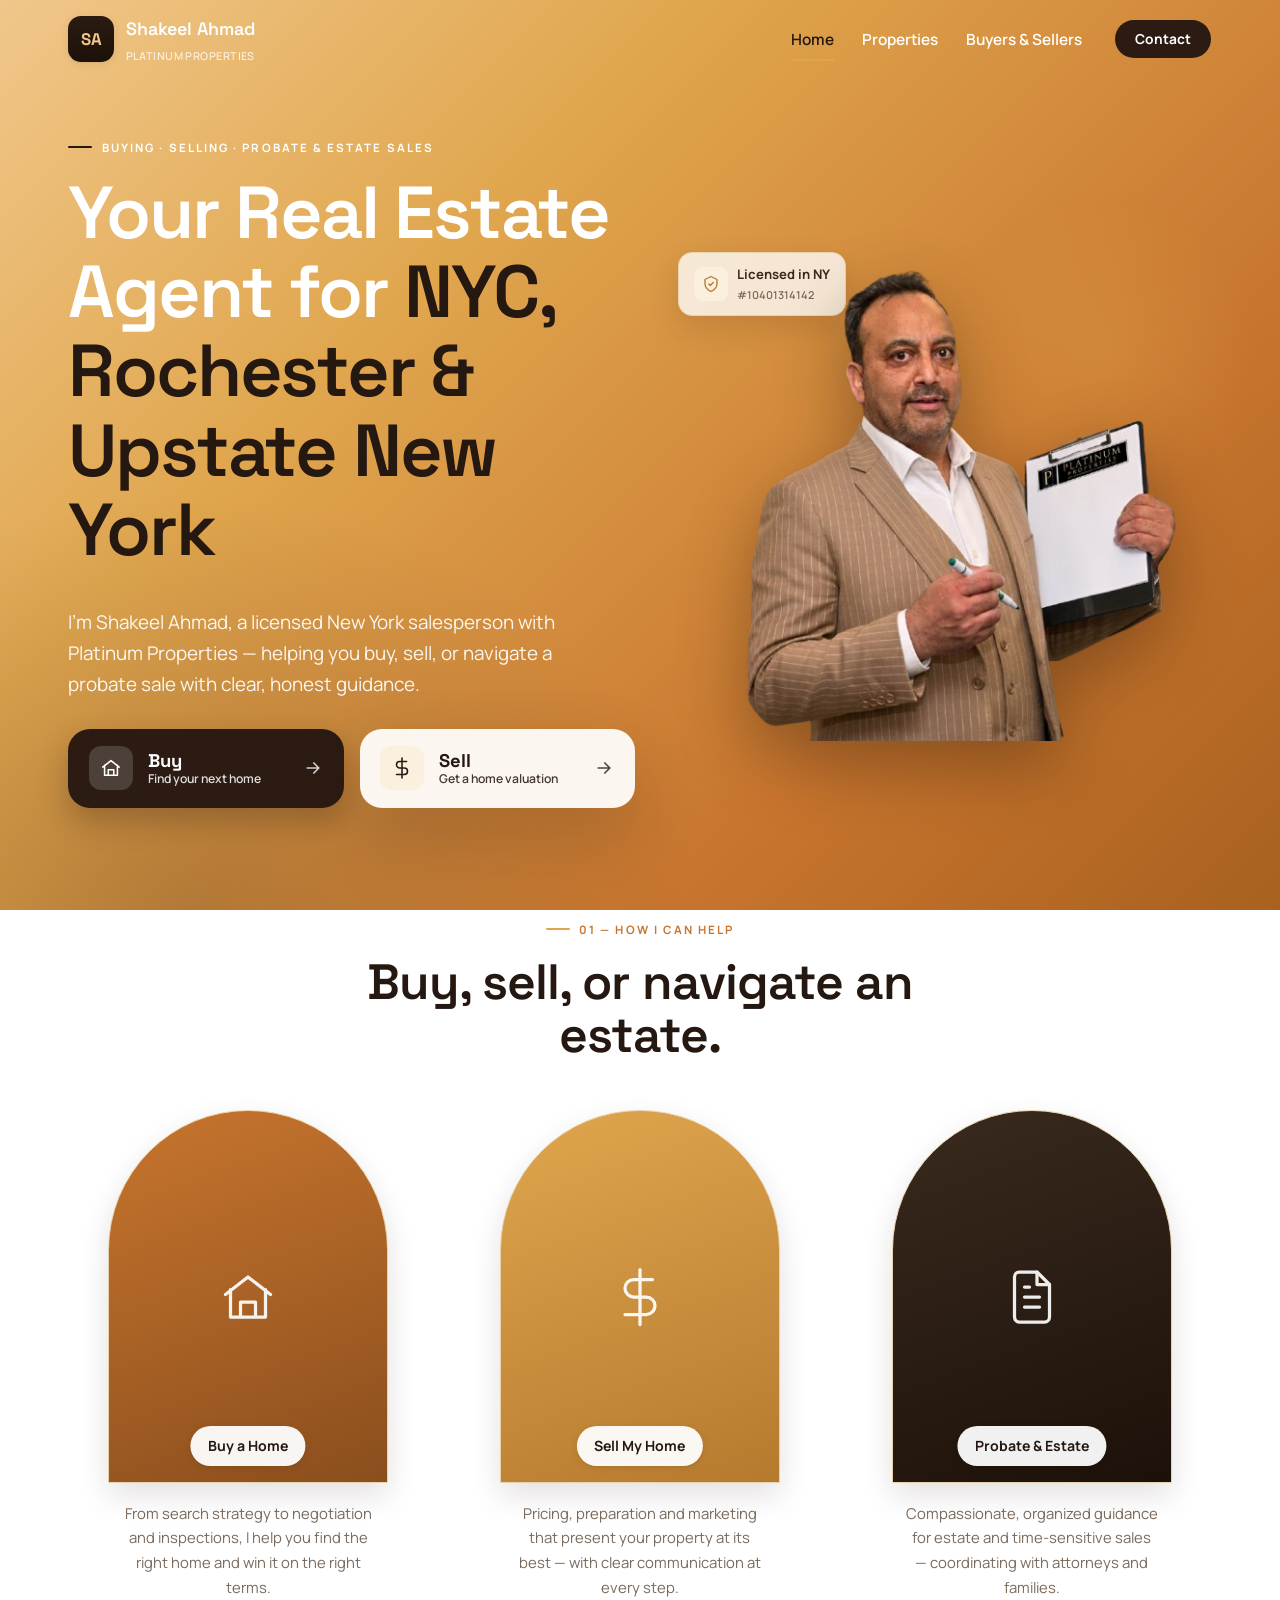
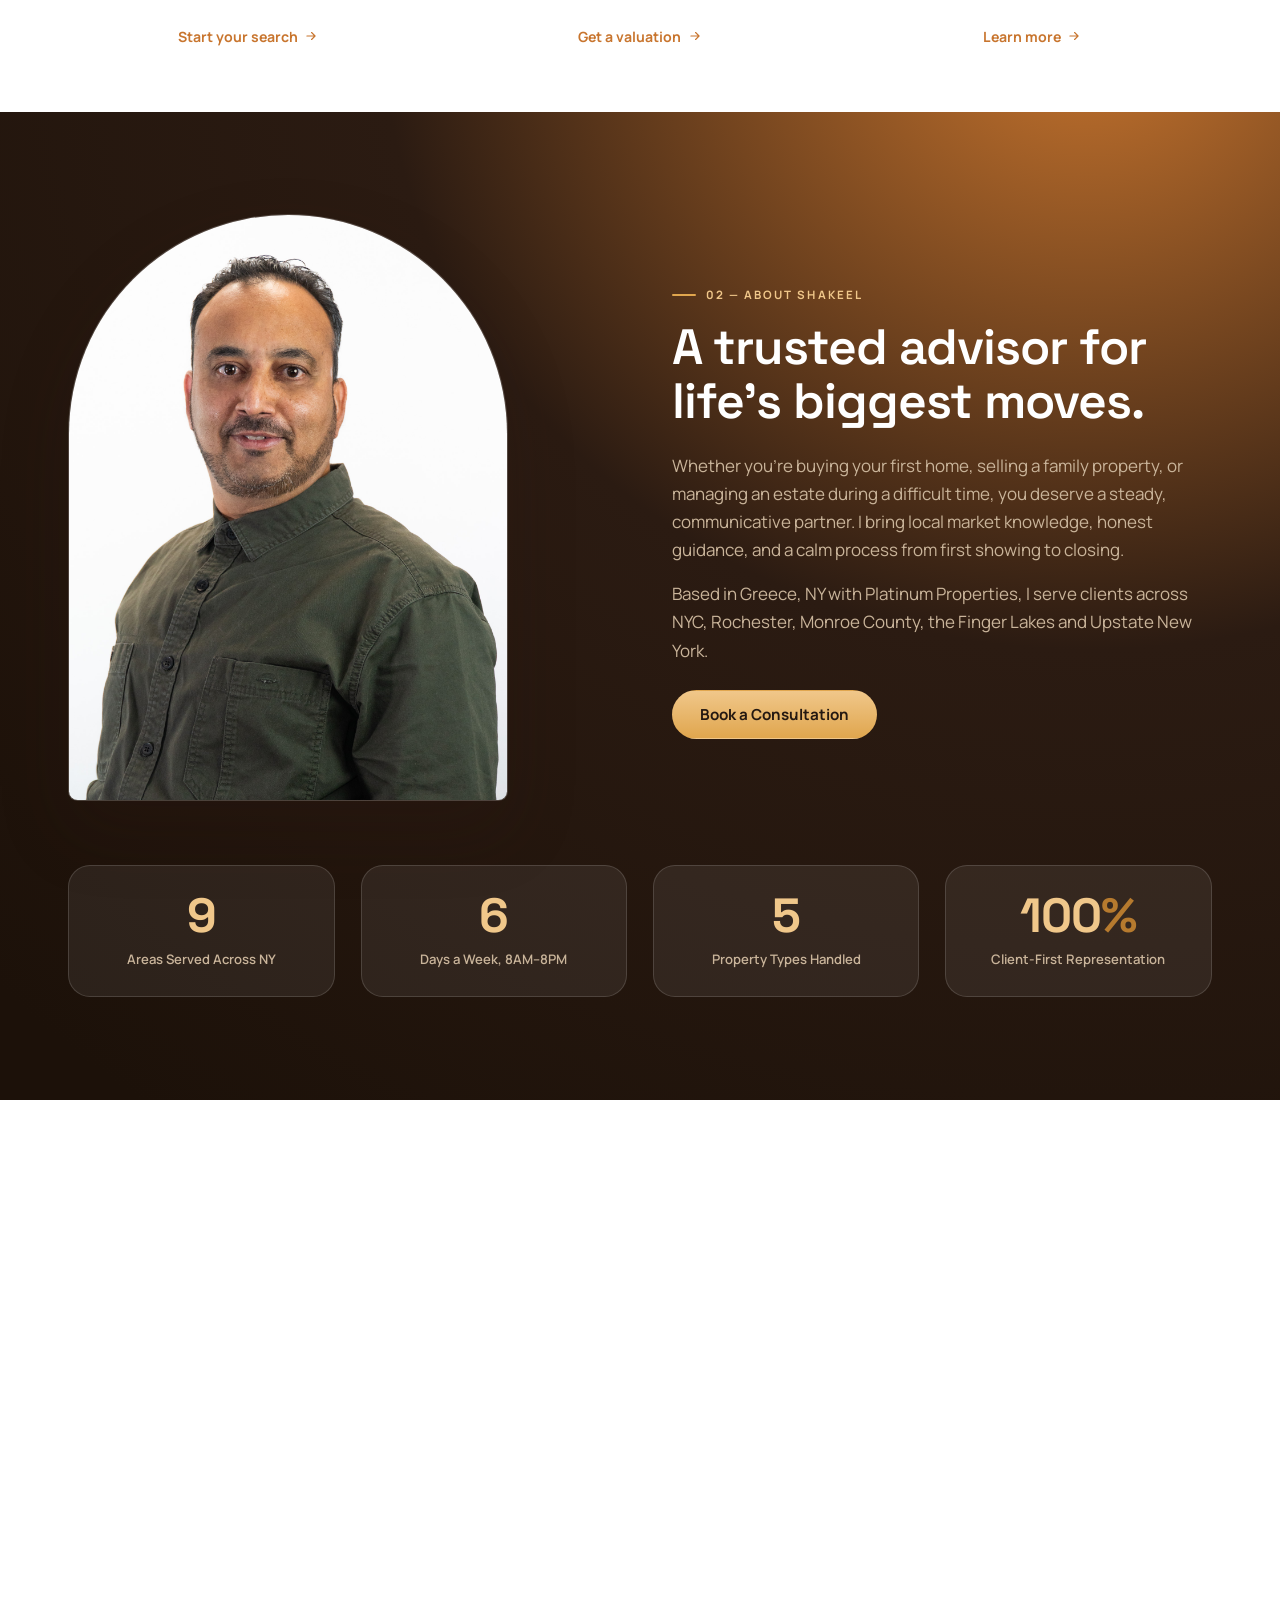
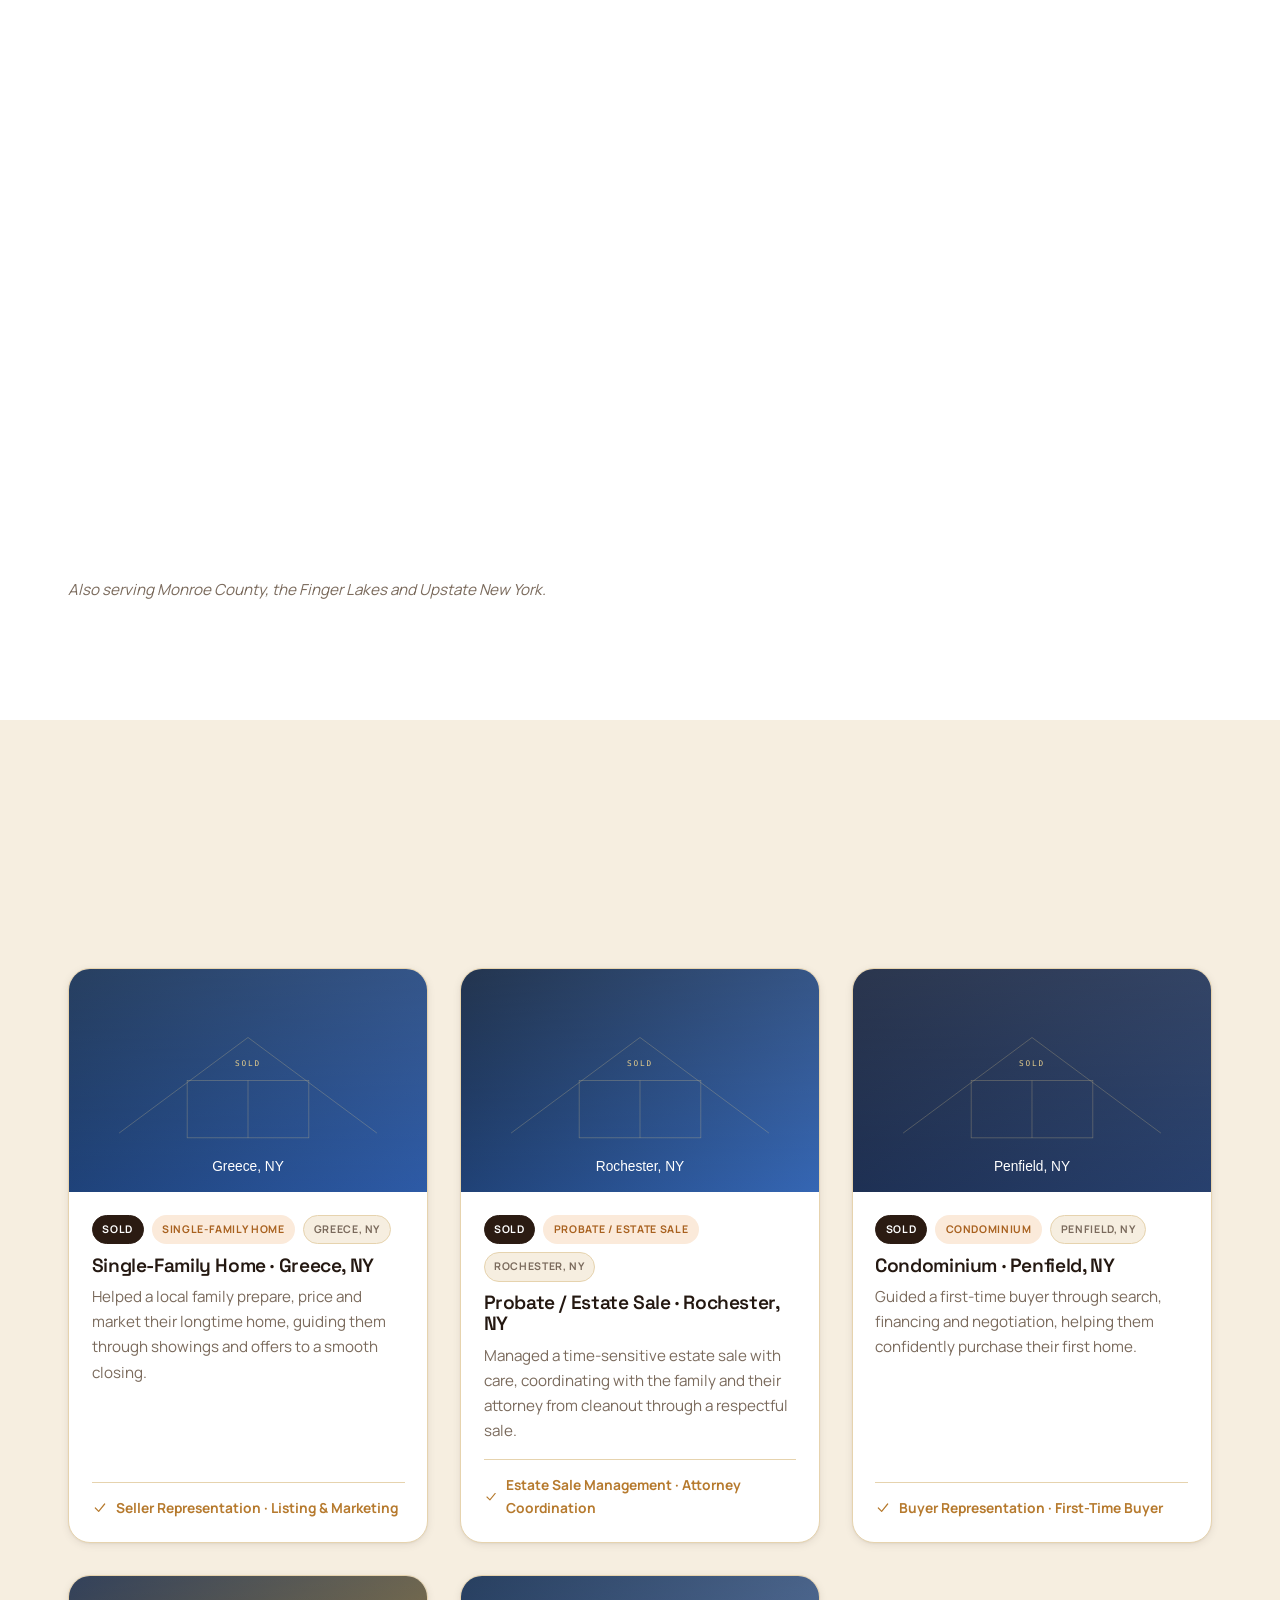
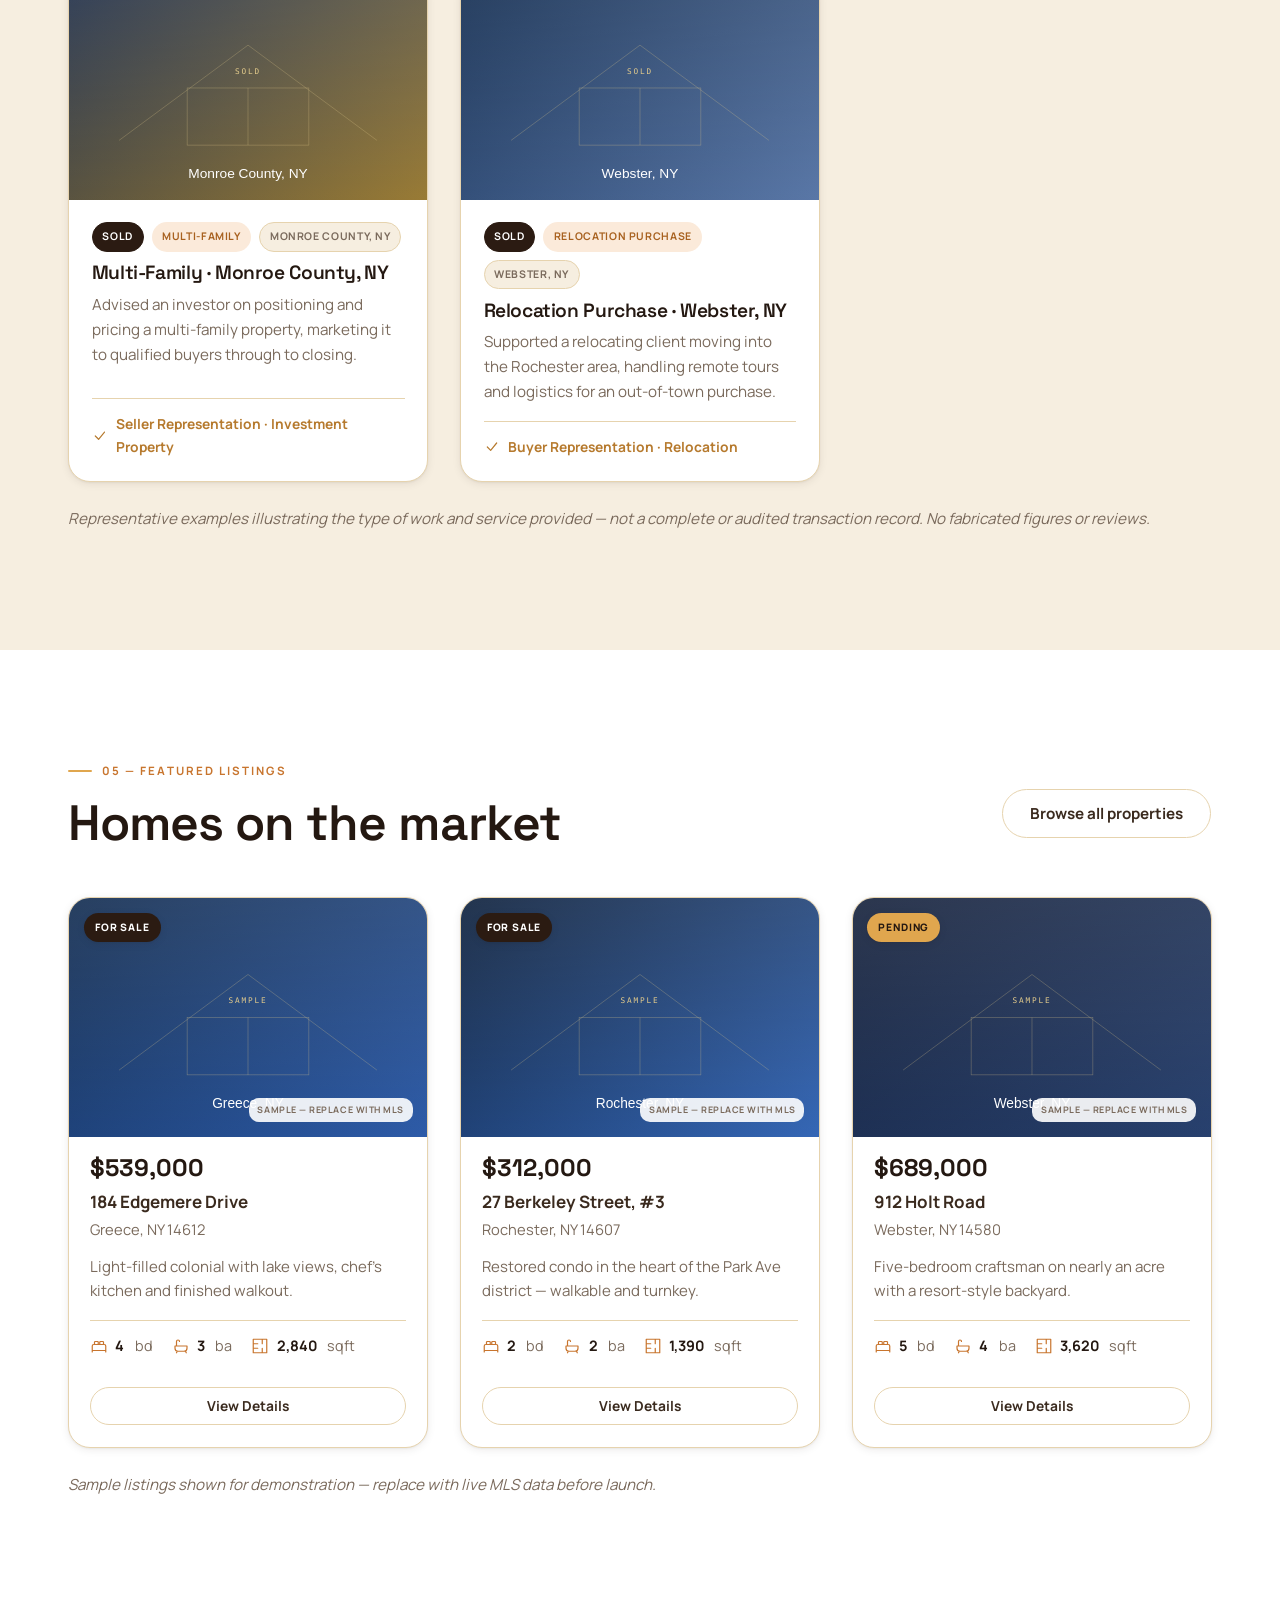
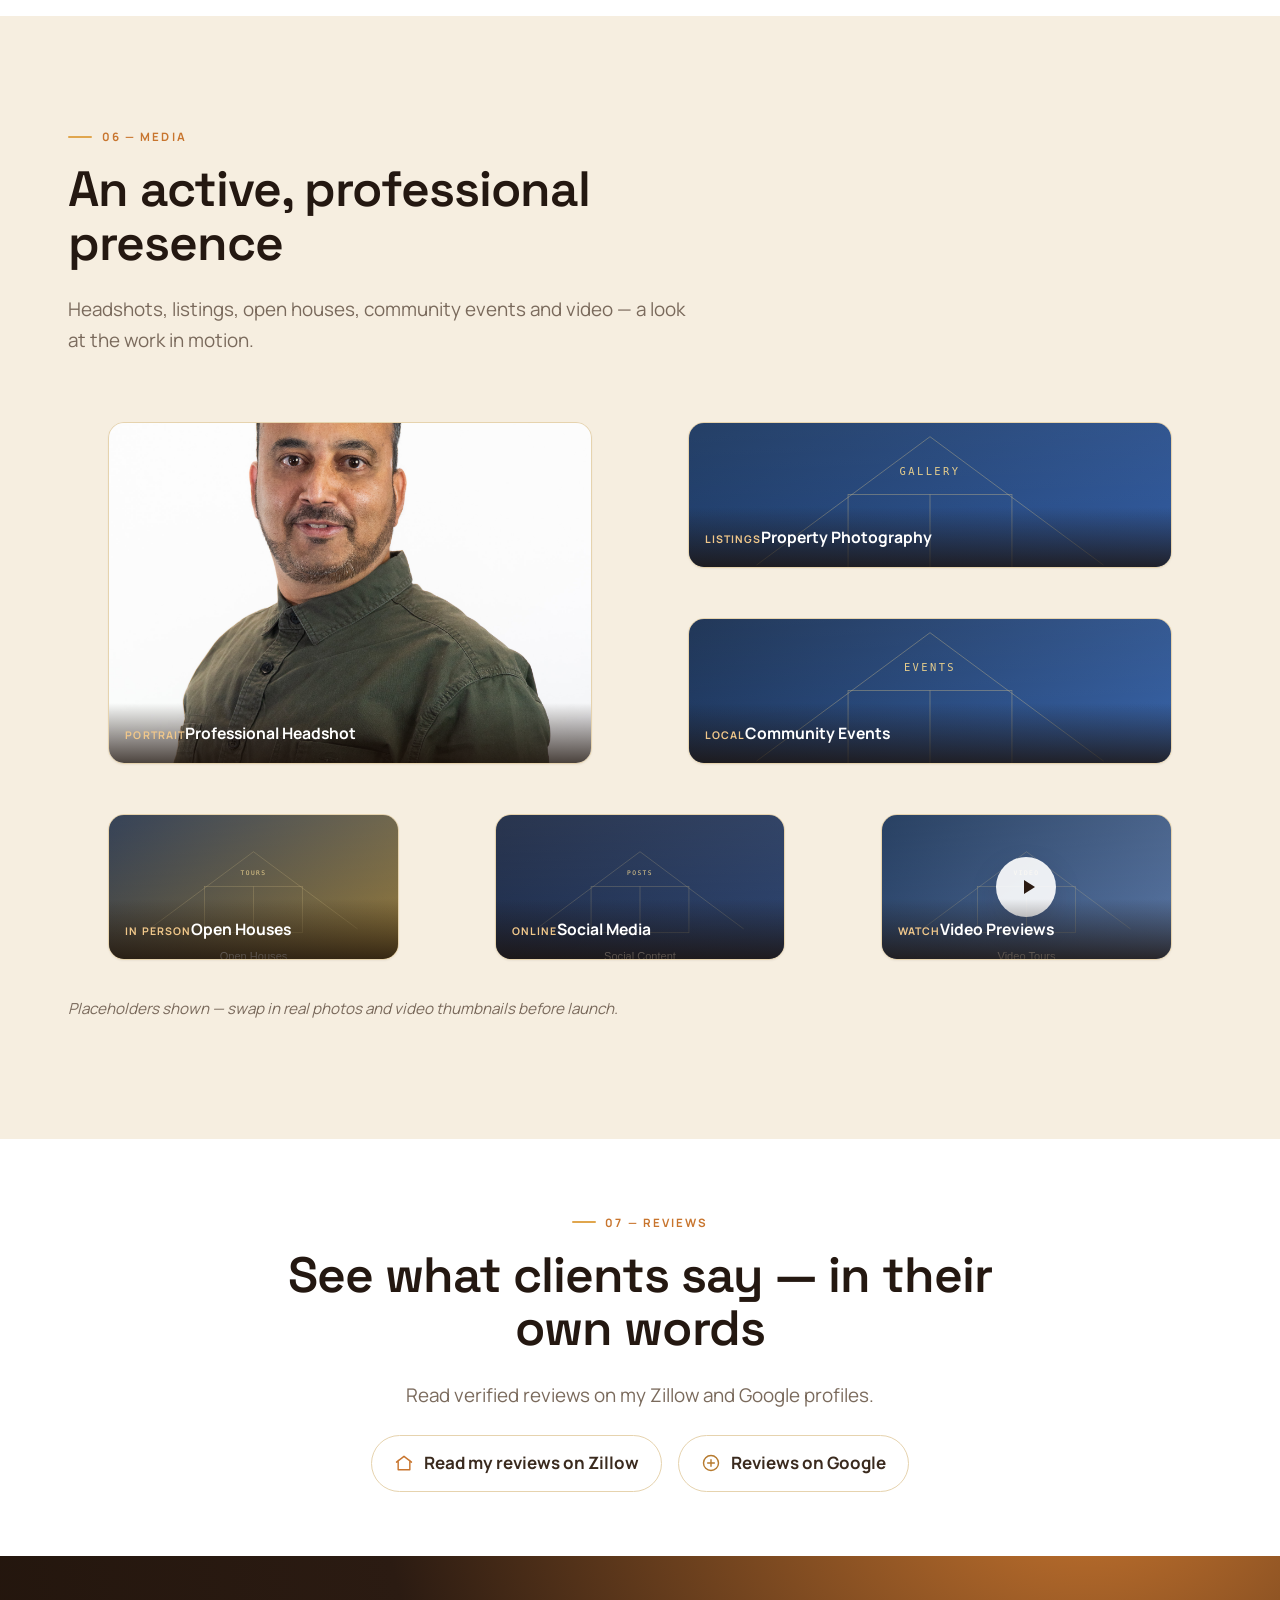
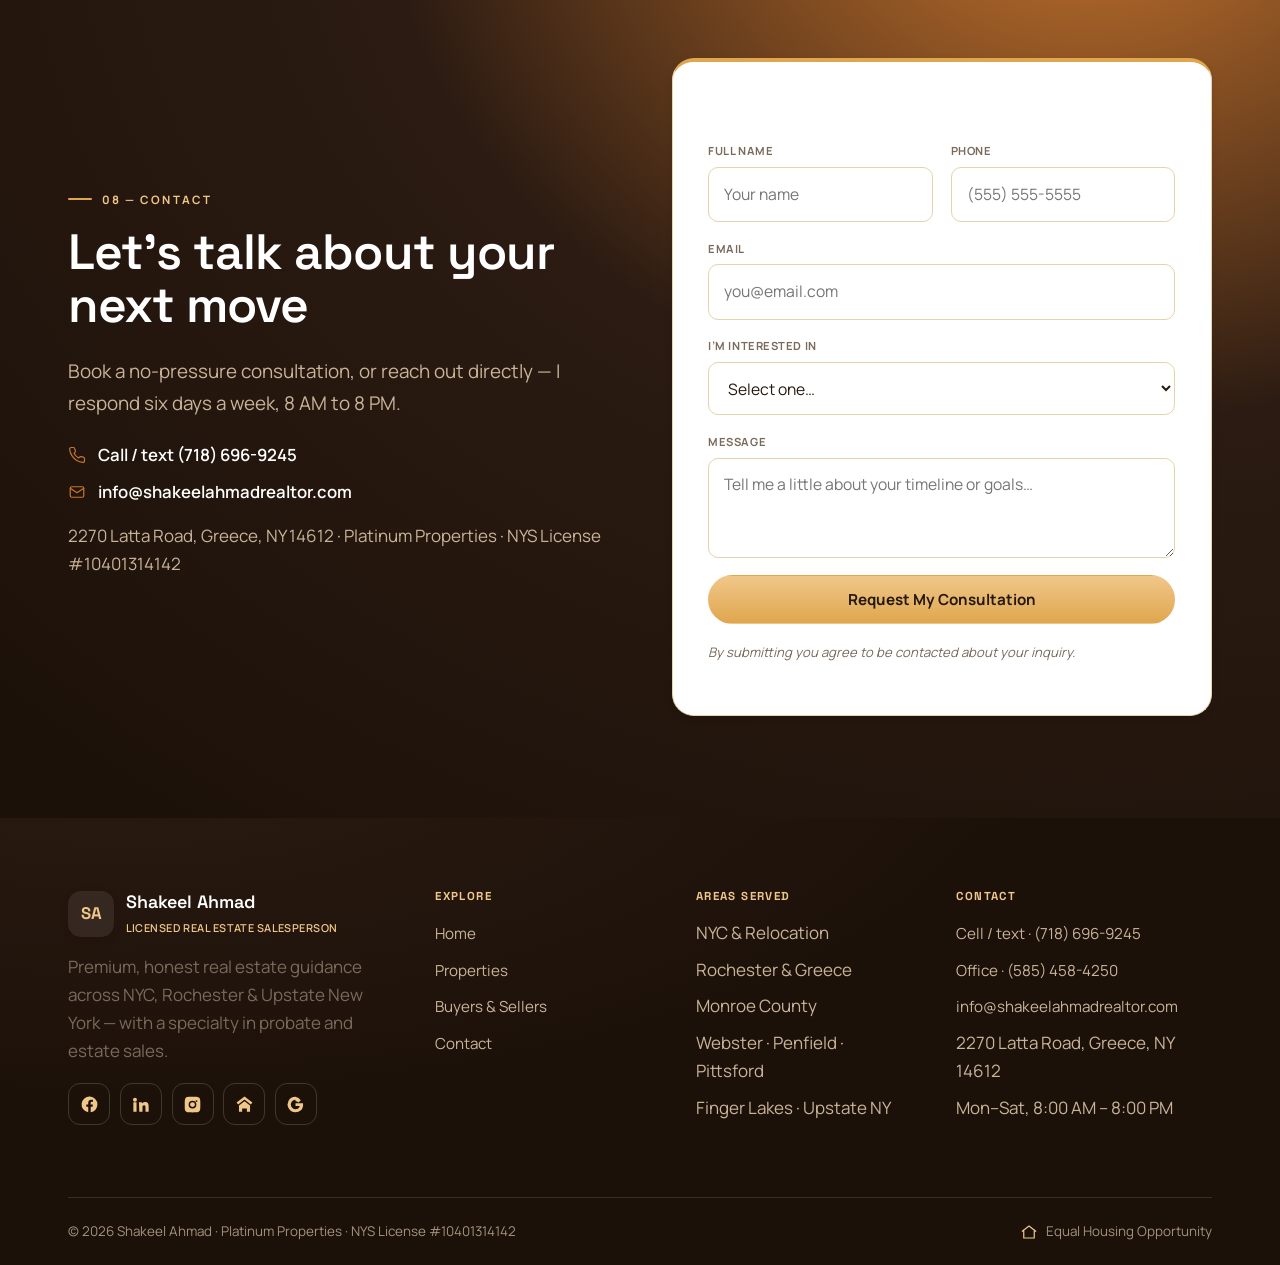
==== commit fc63a867: "Hero: trim redundant CTAs/badges — hero now fits one screen Analyzed the hero and found it was stack" ====
--- a/index.html
+++ b/index.html
@@ -92,7 +92,7 @@
           <div>
             <p class="eyebrow" data-hero="1">Buying · Selling · Probate &amp; Estate Sales</p>
             <h1 data-hero="2">Your Real Estate Agent for <span class="accent-gold">NYC, Rochester &amp; Upstate New York</span></h1>
-            <p class="hero__sub" data-hero="3">I’m Shakeel Ahmad, a licensed New York salesperson with Platinum Properties. Whether you’re buying, selling, or navigating a probate sale, I serve Greece, Rochester, Monroe County, Webster, Penfield, Pittsford, the Finger Lakes and Upstate New York.</p>
+            <p class="hero__sub" data-hero="3">I’m Shakeel Ahmad, a licensed New York salesperson with Platinum Properties — helping you buy, sell, or navigate a probate sale with clear, honest guidance.</p>
 
             <!-- Primary Buy / Sell paths (large, thumb-friendly) -->
             <div class="hero__buysell" data-hero="4">
@@ -107,16 +107,6 @@
                 <svg class="bs-arrow" viewBox="0 0 24 24" fill="none" stroke="currentColor" stroke-width="2" stroke-linecap="round" stroke-linejoin="round" aria-hidden="true"><path d="M5 12h14M13 6l6 6-6 6"/></svg>
               </a>
             </div>
-
-            <div class="hero__ctas" data-hero="5">
-              <a class="btn btn--cream btn--lg" href="#contact">Schedule Consultation</a>
-              <a class="btn btn--outline on-dark" href="#contact">Contact Me</a>
-            </div>
-            <div class="hero__trust" data-hero="5">
-              <span><span class="dot"></span>NYS License #10401314142</span>
-              <span><span class="dot"></span>Probate &amp; Estate Specialist</span>
-              <span><span class="dot"></span>Mon–Sat, 8AM–8PM</span>
-            </div>
           </div>
 
           <!-- Personal photo hero: Shakeel's real cutout photo floats over the gradient -->
@@ -124,23 +114,10 @@
             <div class="hero__cutout">
               <img src="assets/img/shakeel-hero-clipboard.png" alt="Shakeel Ahmad, Licensed Real Estate Salesperson with Platinum Properties" loading="eager" width="477" height="523">
             </div>
-            <!-- Floating listing preview (sample — matches a real PROPERTIES entry) -->
-            <span class="hero__listing-peek" aria-hidden="true">
-              <span class="lp-badge">Sample</span>
-              <span class="lp-thumb"><svg viewBox="0 0 24 24" width="22" height="22" fill="none" stroke="currentColor" stroke-width="1.7" stroke-linecap="round" stroke-linejoin="round"><path d="m3 11 9-7 9 7M5 9v11h14V9M9 20v-6h6v6"/></svg></span>
-              <span>
-                <span class="lp-price">$539,000</span>
-                <span class="lp-addr">184 Edgemere Drive<br>Greece, NY</span>
-              </span>
-            </span>
-            <!-- floating glass trust badges -->
+            <!-- floating glass trust badge -->
             <div class="art-badge art-badge--tl" aria-hidden="true">
               <span class="ico gold"><svg viewBox="0 0 24 24" width="18" height="18" fill="none" stroke="currentColor" stroke-width="1.8" stroke-linecap="round" stroke-linejoin="round"><path d="M12 2 4 6v6c0 5 3.4 7.7 8 10 4.6-2.3 8-5 8-10V6z"/><path d="m9 12 2 2 4-4"/></svg></span>
               <span>Licensed in NY<small>#10401314142</small></span>
-            </div>
-            <div class="art-badge art-badge--br" aria-hidden="true">
-              <span class="ico"><svg viewBox="0 0 24 24" width="18" height="18" fill="none" stroke="currentColor" stroke-width="1.8" stroke-linecap="round" stroke-linejoin="round"><path d="M3 21h18M5 21V8l7-5 7 5v13"/><path d="M9 21v-6h6v6"/></svg></span>
-              <span>Probate &amp; Estate<small>Specialist</small></span>
             </div>
           </div>
         </div>
--- a/assets/css/styles.css
+++ b/assets/css/styles.css
@@ -270,8 +270,8 @@
 
 /* 7. HERO ================================================================== */
 .hero {
-  position: relative; padding-top: calc(var(--header-h) + clamp(2rem,5vw,3.5rem));
-  padding-bottom: clamp(4.5rem, 9vw, 7rem);
+  position: relative; padding-top: calc(var(--header-h) + clamp(1.75rem,4vw,3rem));
+  padding-bottom: clamp(3rem, 6vw, 5rem);
   background: linear-gradient(135deg, var(--gold-light) 0%, var(--gold) 32%, var(--blue) 72%, var(--blue-600) 100%);
   overflow: hidden;
 }
@@ -287,8 +287,6 @@
 .hero h1 .accent-gold { color: var(--ink); }
 .hero__sub { font-size: 1.18rem; color: rgba(255,255,255,.92); max-width: 46ch; margin-bottom: 1.8rem; }
 .hero__ctas { display: flex; flex-wrap: wrap; gap: .8rem; margin-bottom: 1.8rem; }
-.hero__trust { display: flex; flex-wrap: wrap; gap: .6rem 1.4rem; align-items: center; color: rgba(255,255,255,.92); font-size: .9rem; font-weight: 600; }
-.hero__trust .dot { width: 6px; height: 6px; border-radius: 50%; background: var(--ink); display: inline-block; margin-right: .5rem; }
 
 /* Primary Buy / Sell paths — large, thumb-friendly dual CTA */
 .hero__buysell { display: flex; gap: 1rem; margin-bottom: 1.6rem; }
@@ -335,17 +333,6 @@
 .hero__cutout { position: relative; z-index: 1; max-width: 460px; margin-inline: auto; }
 .hero__cutout img { width: 100%; height: auto; display: block; filter: drop-shadow(0 26px 34px rgba(28,17,9,.35)); }
 
-/* Floating "listing preview" card peeking near the hero photo — browser-mockup feel */
-.hero__listing-peek {
-  position: absolute; z-index: 2; left: 0; bottom: 2%; width: 230px;
-  background: var(--white); border-radius: var(--r-lg); border: 1px solid var(--line);
-  box-shadow: var(--shadow-lg); padding: .7rem; display: flex; gap: .7rem; align-items: center;
-}
-.hero__listing-peek .lp-thumb { width: 52px; height: 52px; border-radius: 12px; flex: 0 0 auto; display: grid; place-items: center; background: linear-gradient(160deg, var(--gold-light), var(--gold)); color: var(--ink); }
-.hero__listing-peek .lp-price { font-family: var(--font-display); font-weight: 700; font-size: 1.02rem; color: var(--ink); line-height: 1; }
-.hero__listing-peek .lp-addr { font-size: .74rem; color: var(--slate); margin-top: .3rem; line-height: 1.3; }
-.hero__listing-peek .lp-badge { position: absolute; top: -.6rem; right: .8rem; background: var(--gold); color: var(--ink); font-size: .58rem; font-weight: 800; letter-spacing: .06em; text-transform: uppercase; padding: .3rem .55rem; border-radius: var(--r-pill); box-shadow: var(--shadow-sm); }
-
 @keyframes floatY { 0%,100% { transform: translateY(0); } 50% { transform: translateY(-10px); } }
 
 /* Small glass badge floating on the art */
@@ -362,7 +349,6 @@
 .art-badge .ico { width: 34px; height: 34px; border-radius: 9px; display: grid; place-items: center; background: var(--blue-50); color: var(--blue); flex: 0 0 auto; }
 .art-badge .ico.gold { background: var(--gold-50); color: var(--gold-dark); }
 .art-badge--tl { top: 6%; left: -4%; }
-.art-badge--br { top: 46%; right: -4%; animation-delay: -2s; }
 
 /* Interior page hero strip */
 .page-hero {
@@ -727,7 +713,6 @@
   .category-grid { grid-template-columns: 1fr; }
   .category-arch__photo { max-width: 240px; }
   .art-badge { display: none; }
-  .hero__listing-peek { left: .8rem; right: .8rem; bottom: .8rem; width: auto; }
 }
 
 
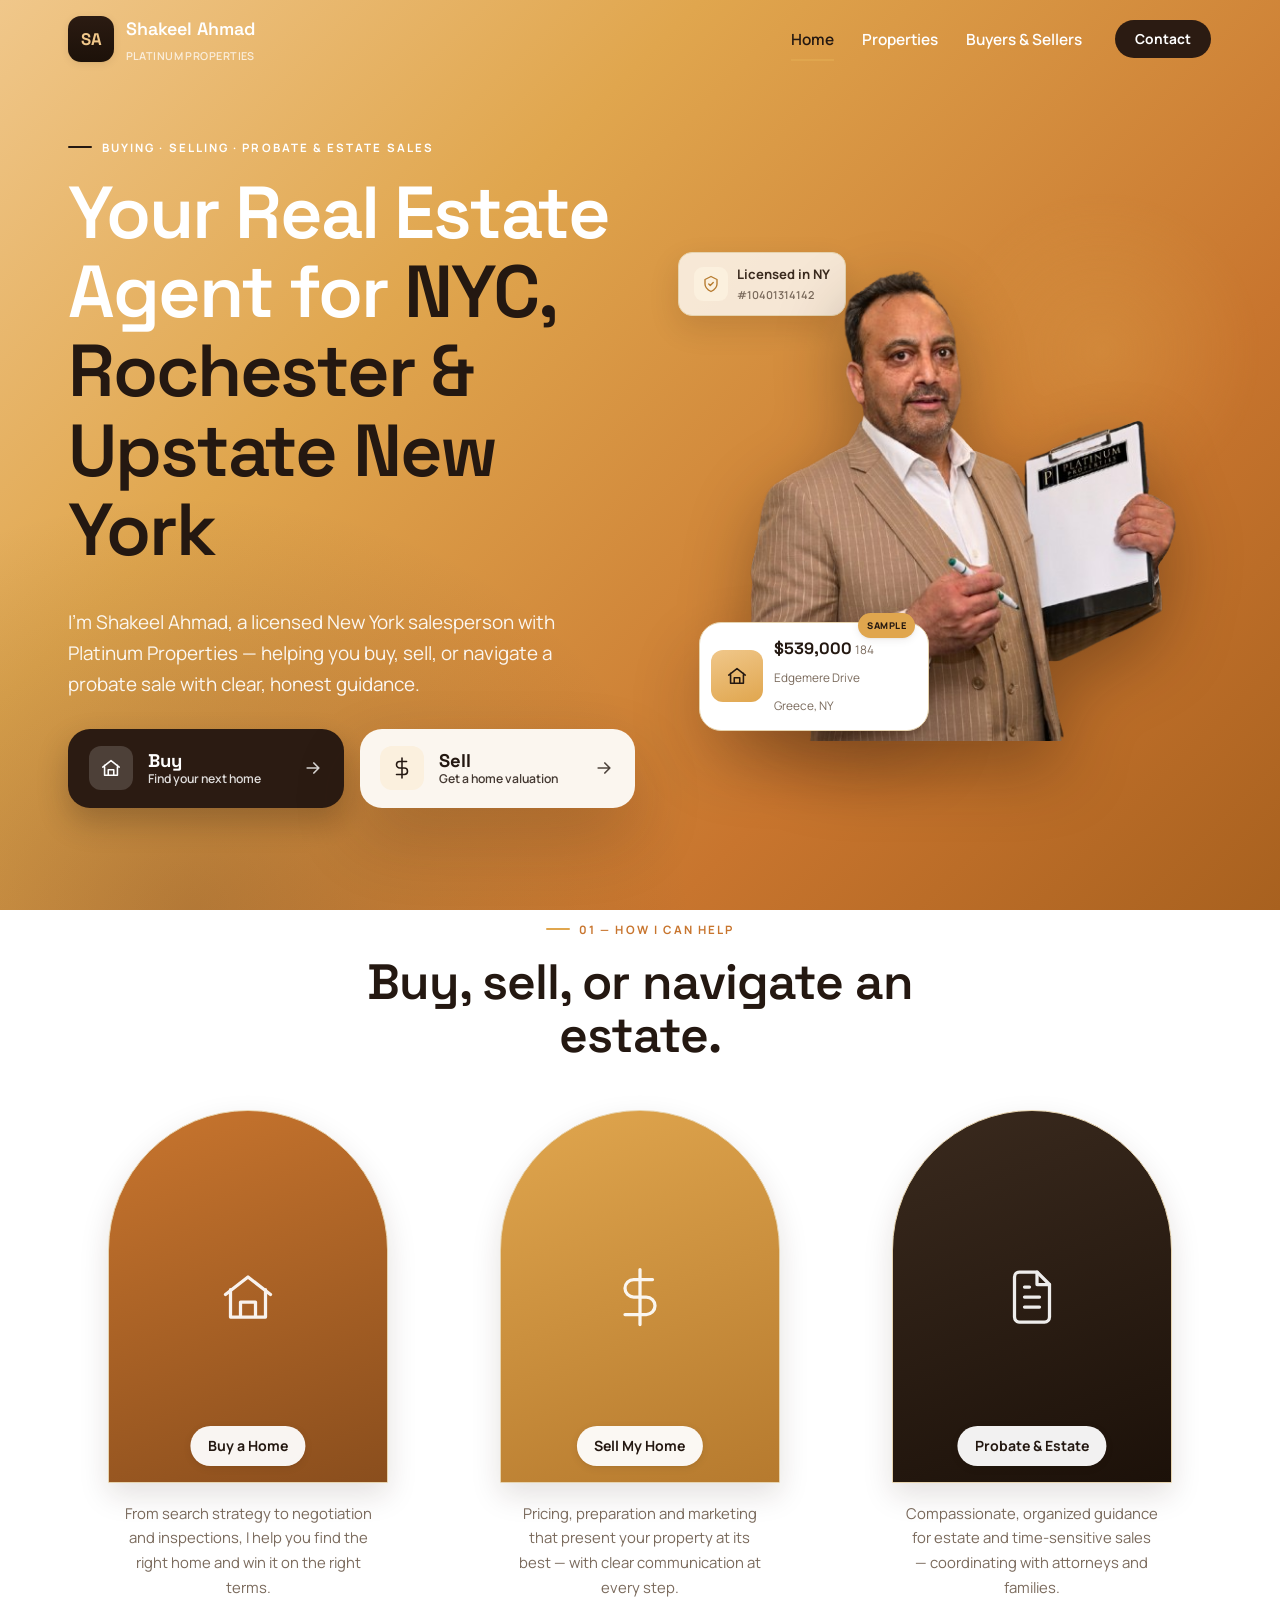
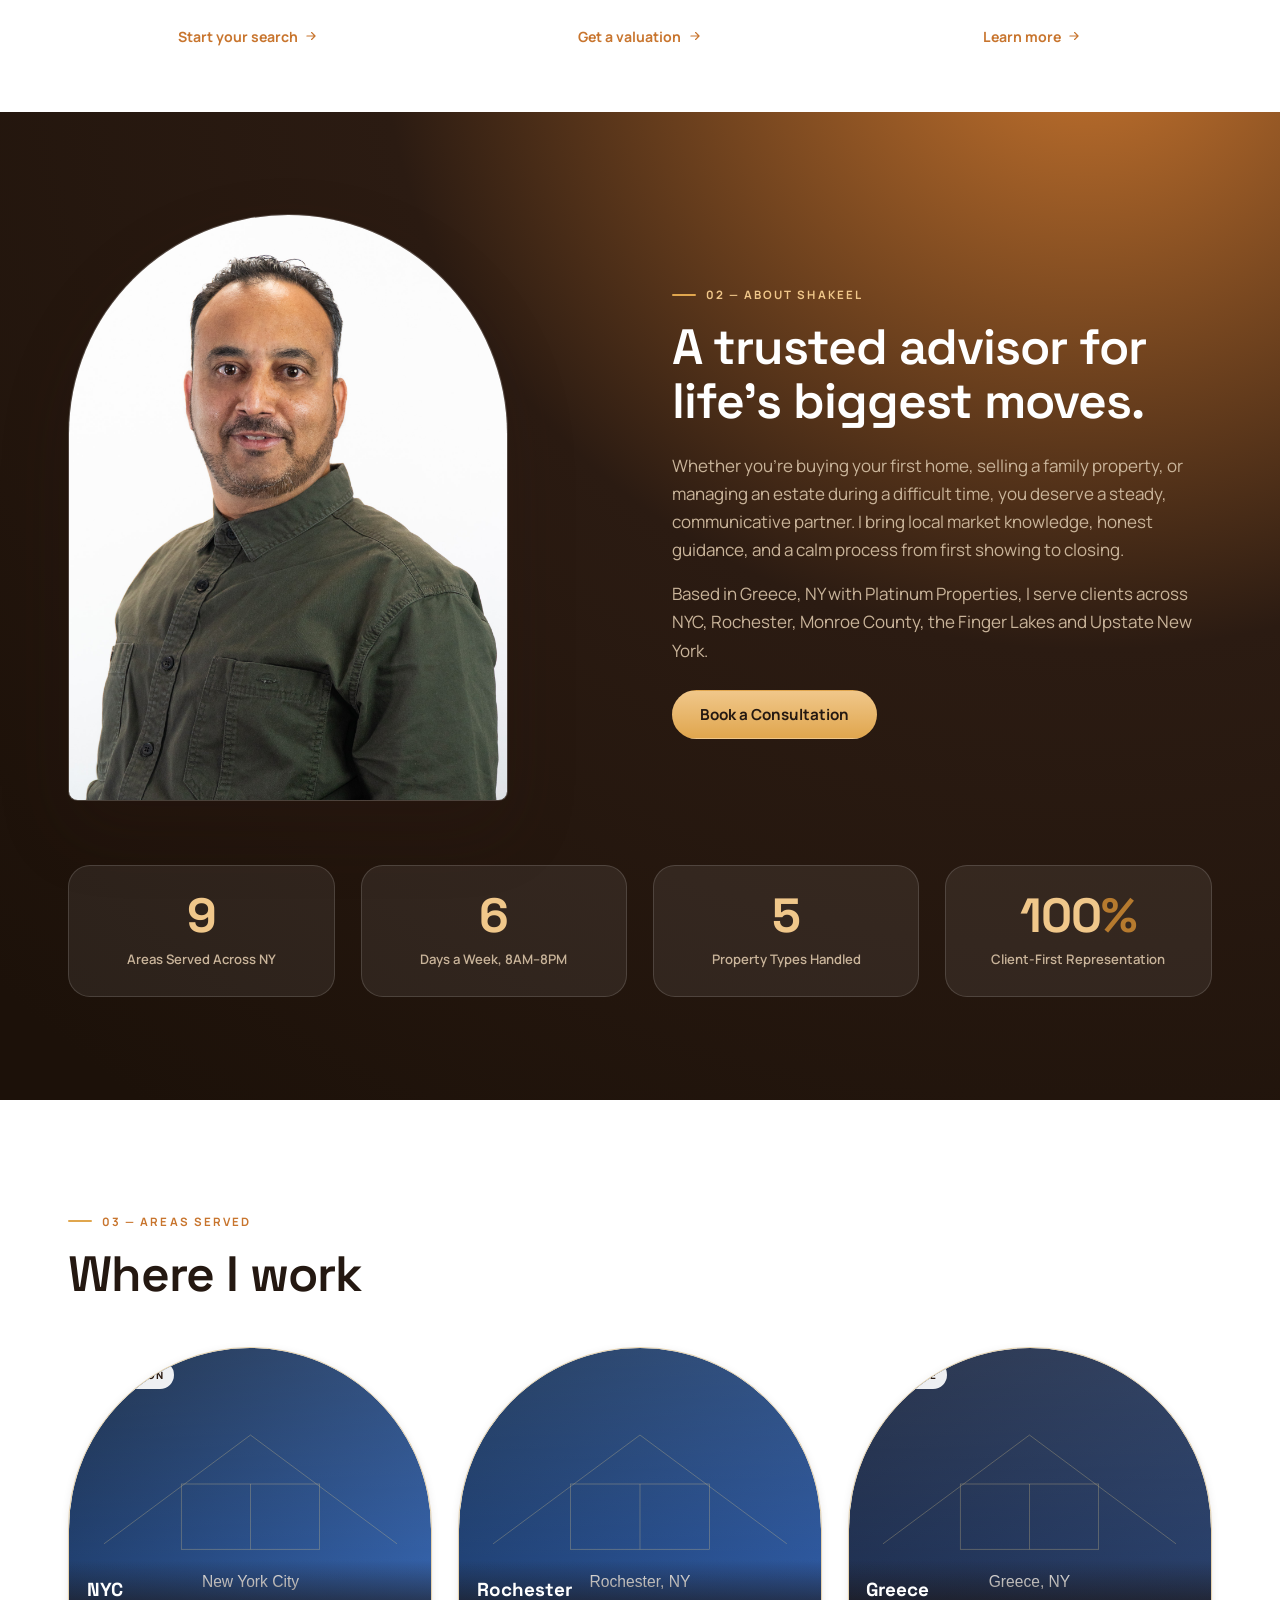
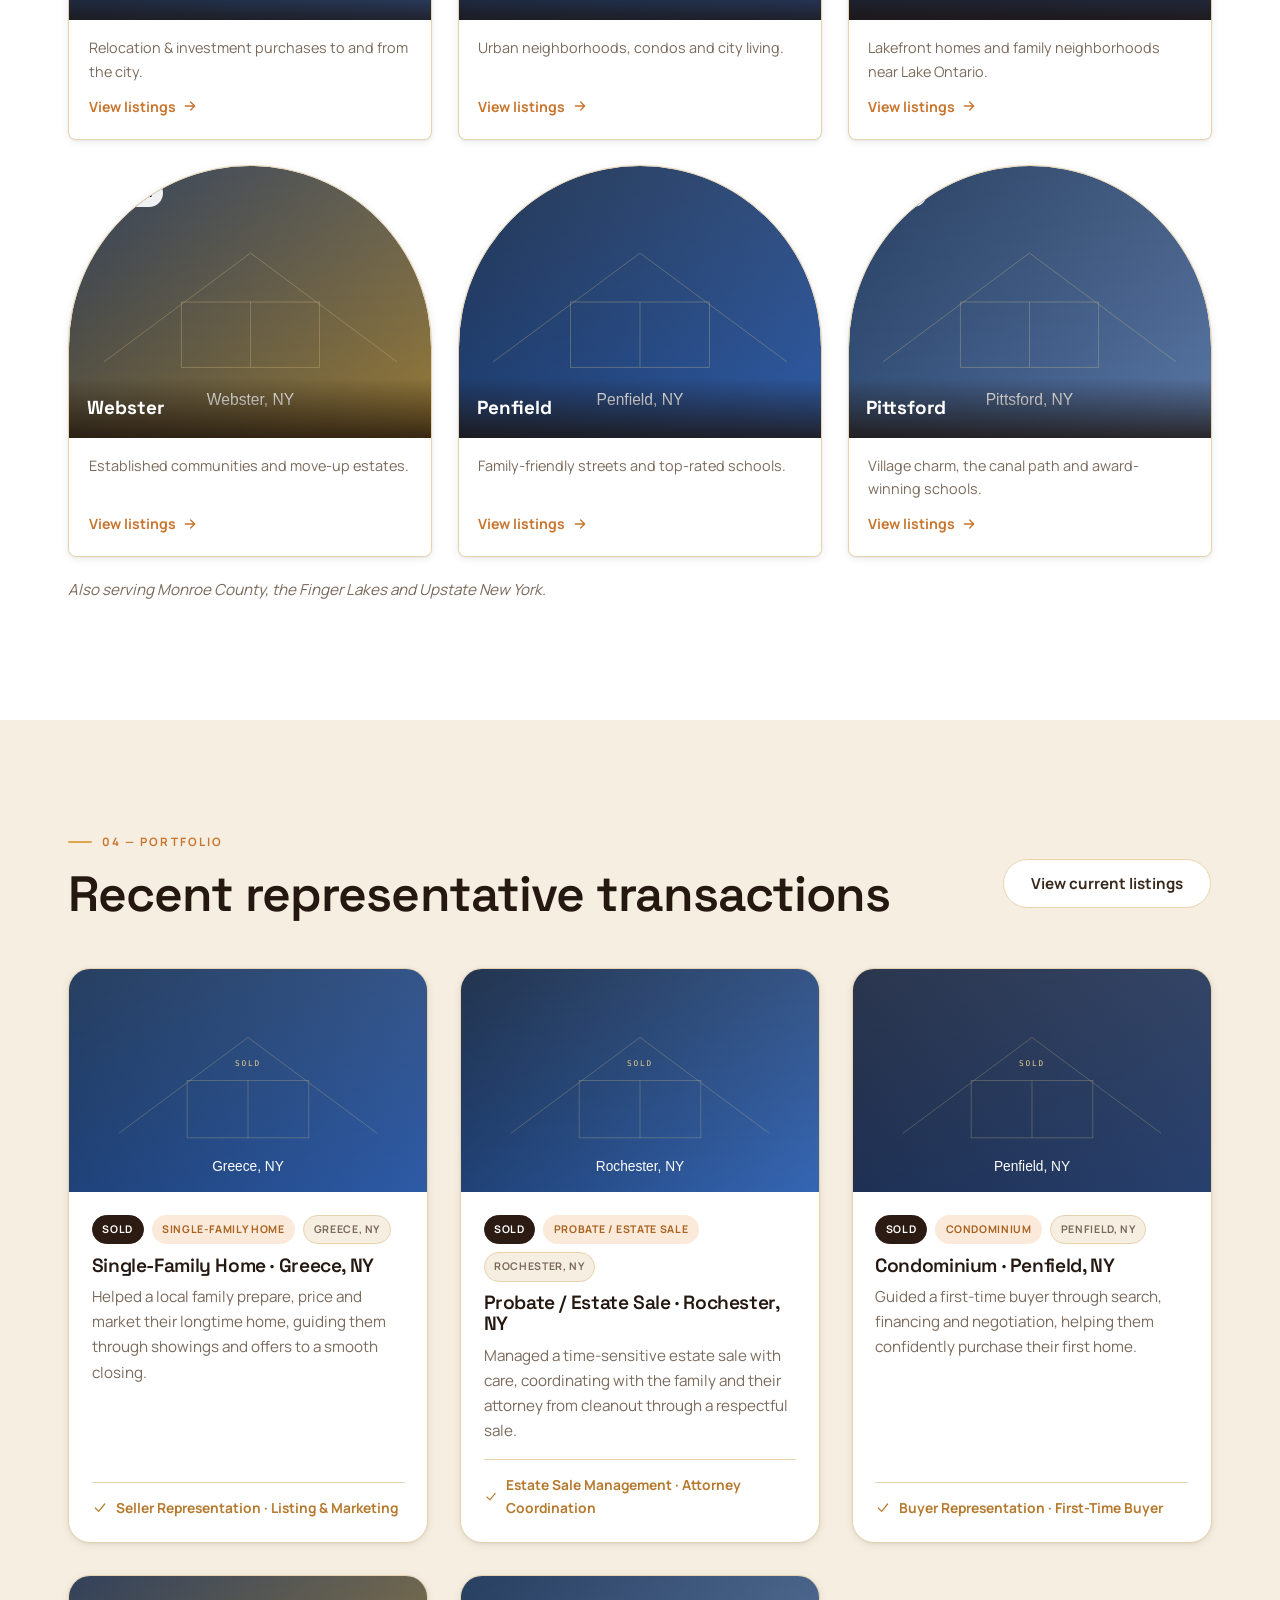
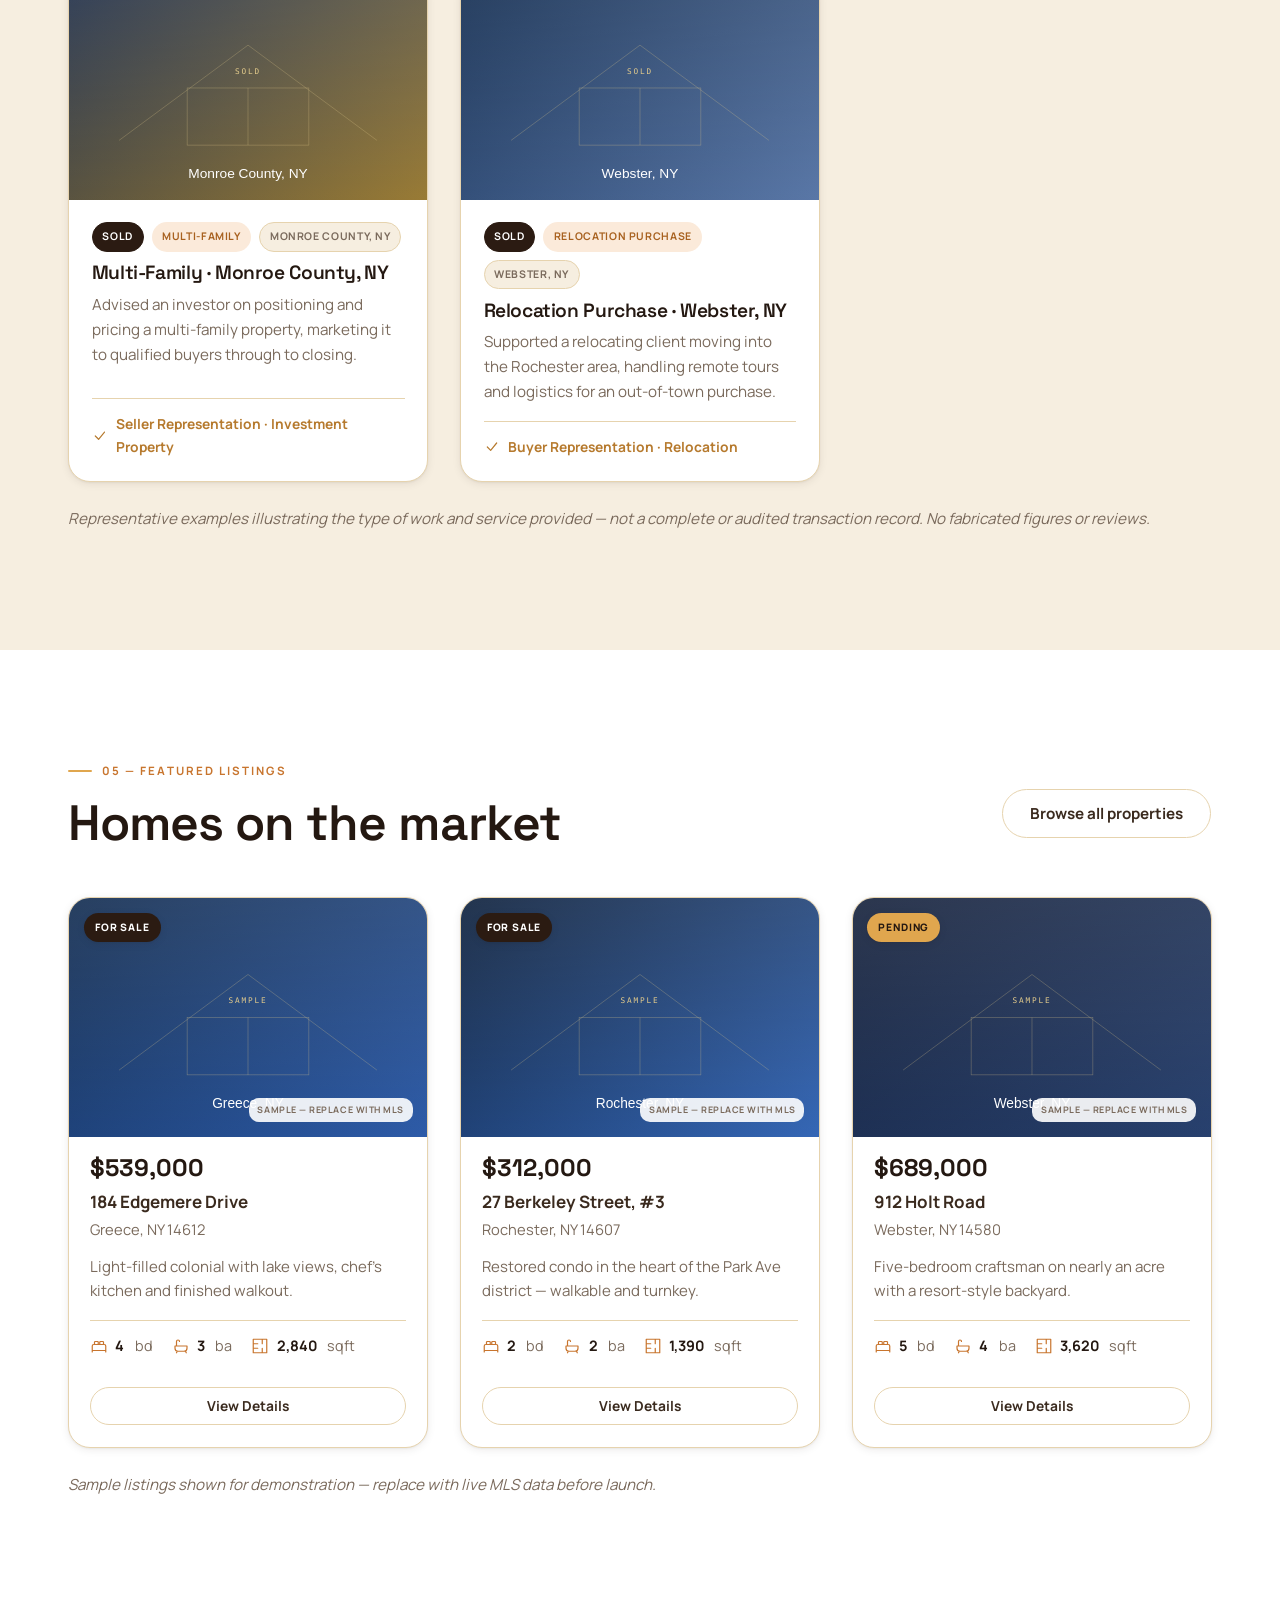
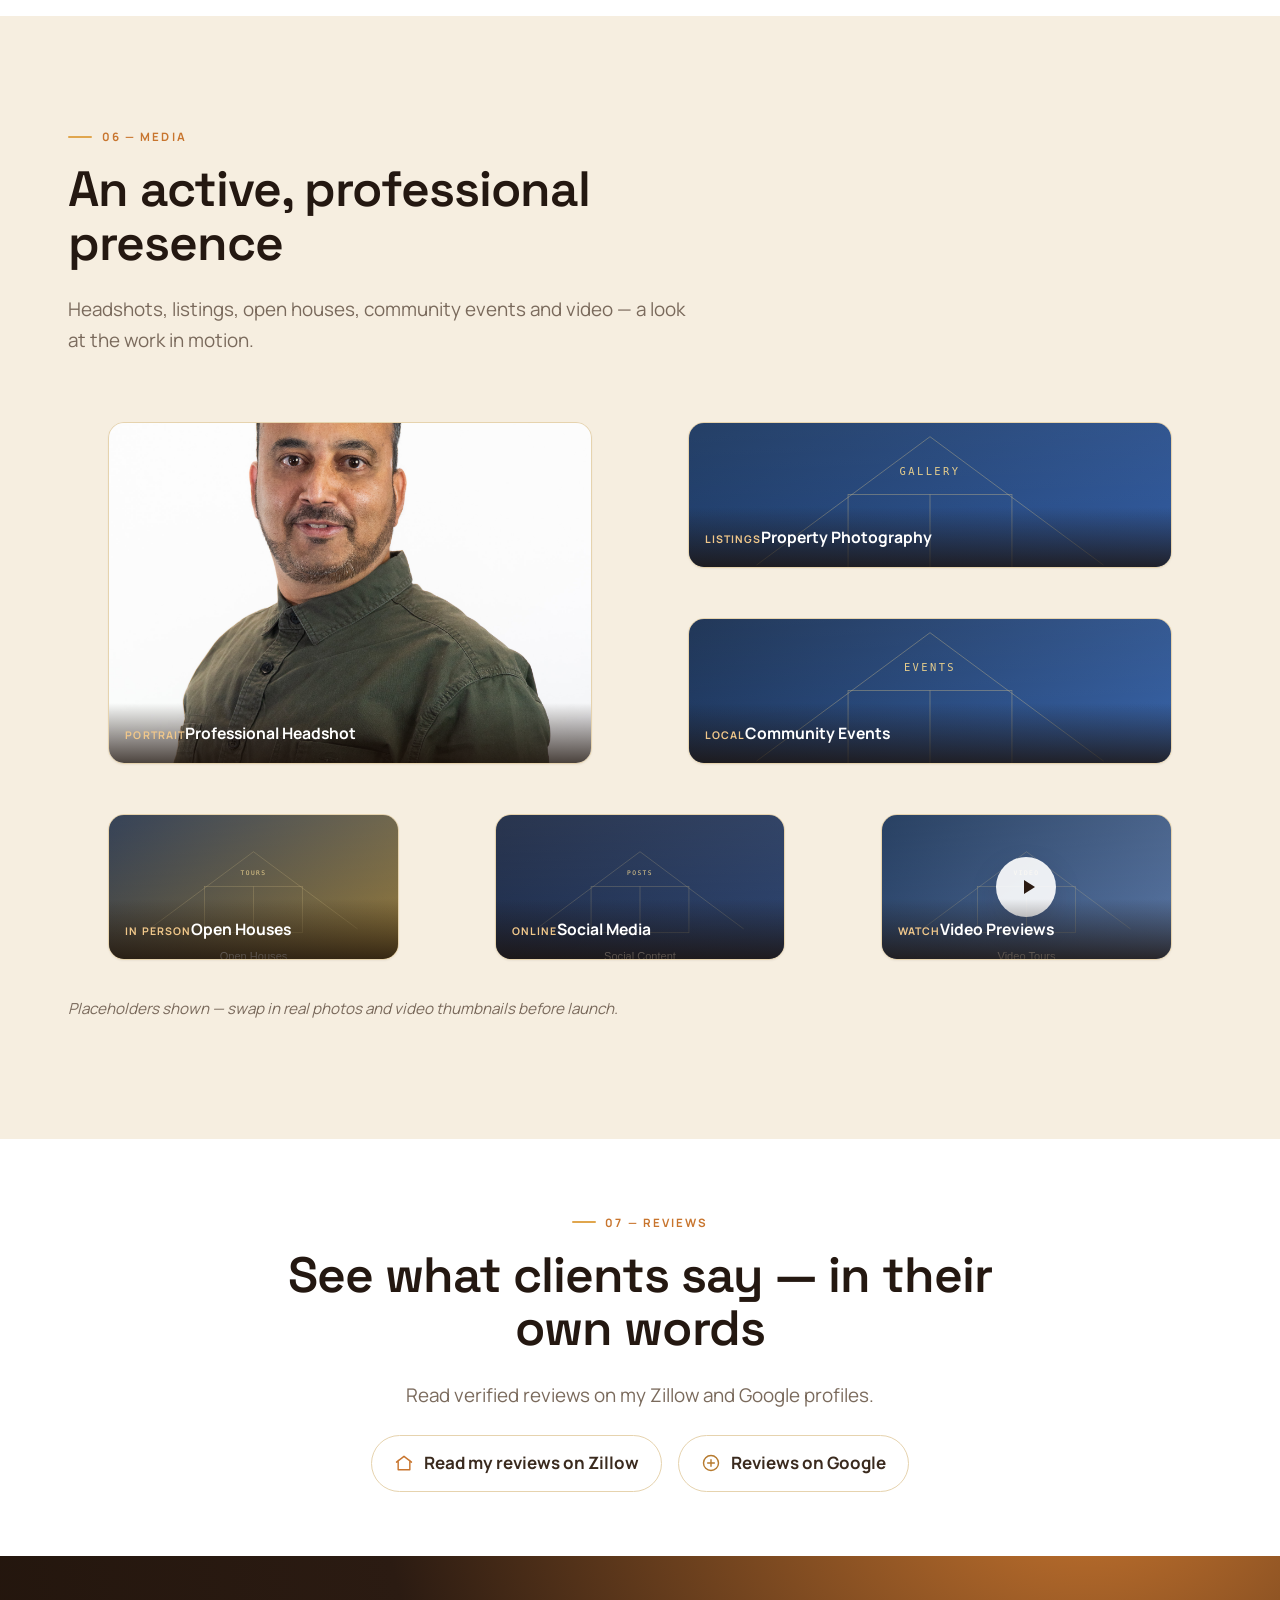
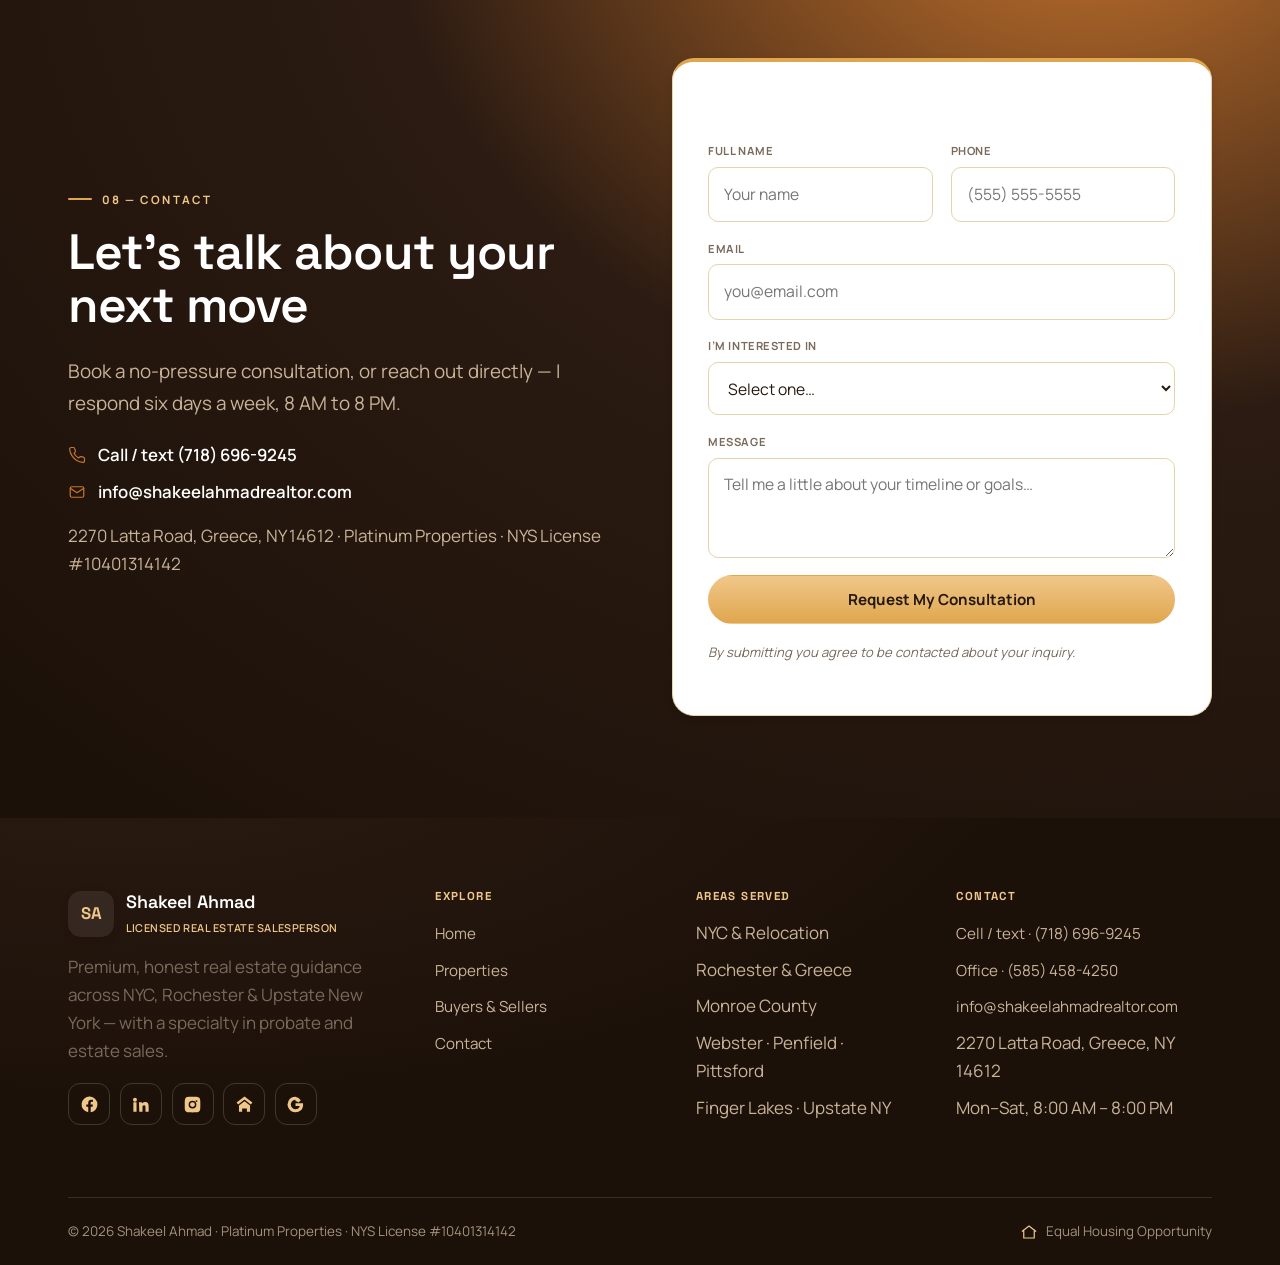
==== commit 1e70e8e2: "Hero: restore floating listing-preview card next to photo Brought back the sample-listing price card" ====
--- a/index.html
+++ b/index.html
@@ -119,6 +119,15 @@
               <span class="ico gold"><svg viewBox="0 0 24 24" width="18" height="18" fill="none" stroke="currentColor" stroke-width="1.8" stroke-linecap="round" stroke-linejoin="round"><path d="M12 2 4 6v6c0 5 3.4 7.7 8 10 4.6-2.3 8-5 8-10V6z"/><path d="m9 12 2 2 4-4"/></svg></span>
               <span>Licensed in NY<small>#10401314142</small></span>
             </div>
+            <!-- Floating listing preview (sample — matches a real PROPERTIES entry) -->
+            <span class="hero__listing-peek" aria-hidden="true">
+              <span class="lp-badge">Sample</span>
+              <span class="lp-thumb"><svg viewBox="0 0 24 24" width="22" height="22" fill="none" stroke="currentColor" stroke-width="1.7" stroke-linecap="round" stroke-linejoin="round"><path d="m3 11 9-7 9 7M5 9v11h14V9M9 20v-6h6v6"/></svg></span>
+              <span>
+                <span class="lp-price">$539,000</span>
+                <span class="lp-addr">184 Edgemere Drive<br>Greece, NY</span>
+              </span>
+            </span>
           </div>
         </div>
       </div>
--- a/assets/css/styles.css
+++ b/assets/css/styles.css
@@ -332,6 +332,17 @@
 /* Real cutout photo (transparent PNG) — floats directly over the gradient, no card frame */
 .hero__cutout { position: relative; z-index: 1; max-width: 460px; margin-inline: auto; }
 .hero__cutout img { width: 100%; height: auto; display: block; filter: drop-shadow(0 26px 34px rgba(28,17,9,.35)); }
+
+/* Floating "listing preview" card peeking near the hero photo — browser-mockup feel */
+.hero__listing-peek {
+  position: absolute; z-index: 2; left: 0; bottom: 2%; width: 230px;
+  background: var(--white); border-radius: var(--r-lg); border: 1px solid var(--line);
+  box-shadow: var(--shadow-lg); padding: .7rem; display: flex; gap: .7rem; align-items: center;
+}
+.hero__listing-peek .lp-thumb { width: 52px; height: 52px; border-radius: 12px; flex: 0 0 auto; display: grid; place-items: center; background: linear-gradient(160deg, var(--gold-light), var(--gold)); color: var(--ink); }
+.hero__listing-peek .lp-price { font-family: var(--font-display); font-weight: 700; font-size: 1.02rem; color: var(--ink); line-height: 1; }
+.hero__listing-peek .lp-addr { font-size: .74rem; color: var(--slate); margin-top: .3rem; line-height: 1.3; }
+.hero__listing-peek .lp-badge { position: absolute; top: -.6rem; right: .8rem; background: var(--gold); color: var(--ink); font-size: .58rem; font-weight: 800; letter-spacing: .06em; text-transform: uppercase; padding: .3rem .55rem; border-radius: var(--r-pill); box-shadow: var(--shadow-sm); }
 
 @keyframes floatY { 0%,100% { transform: translateY(0); } 50% { transform: translateY(-10px); } }
 
@@ -713,6 +724,7 @@
   .category-grid { grid-template-columns: 1fr; }
   .category-arch__photo { max-width: 240px; }
   .art-badge { display: none; }
+  .hero__listing-peek { left: .8rem; right: .8rem; bottom: .8rem; width: auto; }
 }
 
 
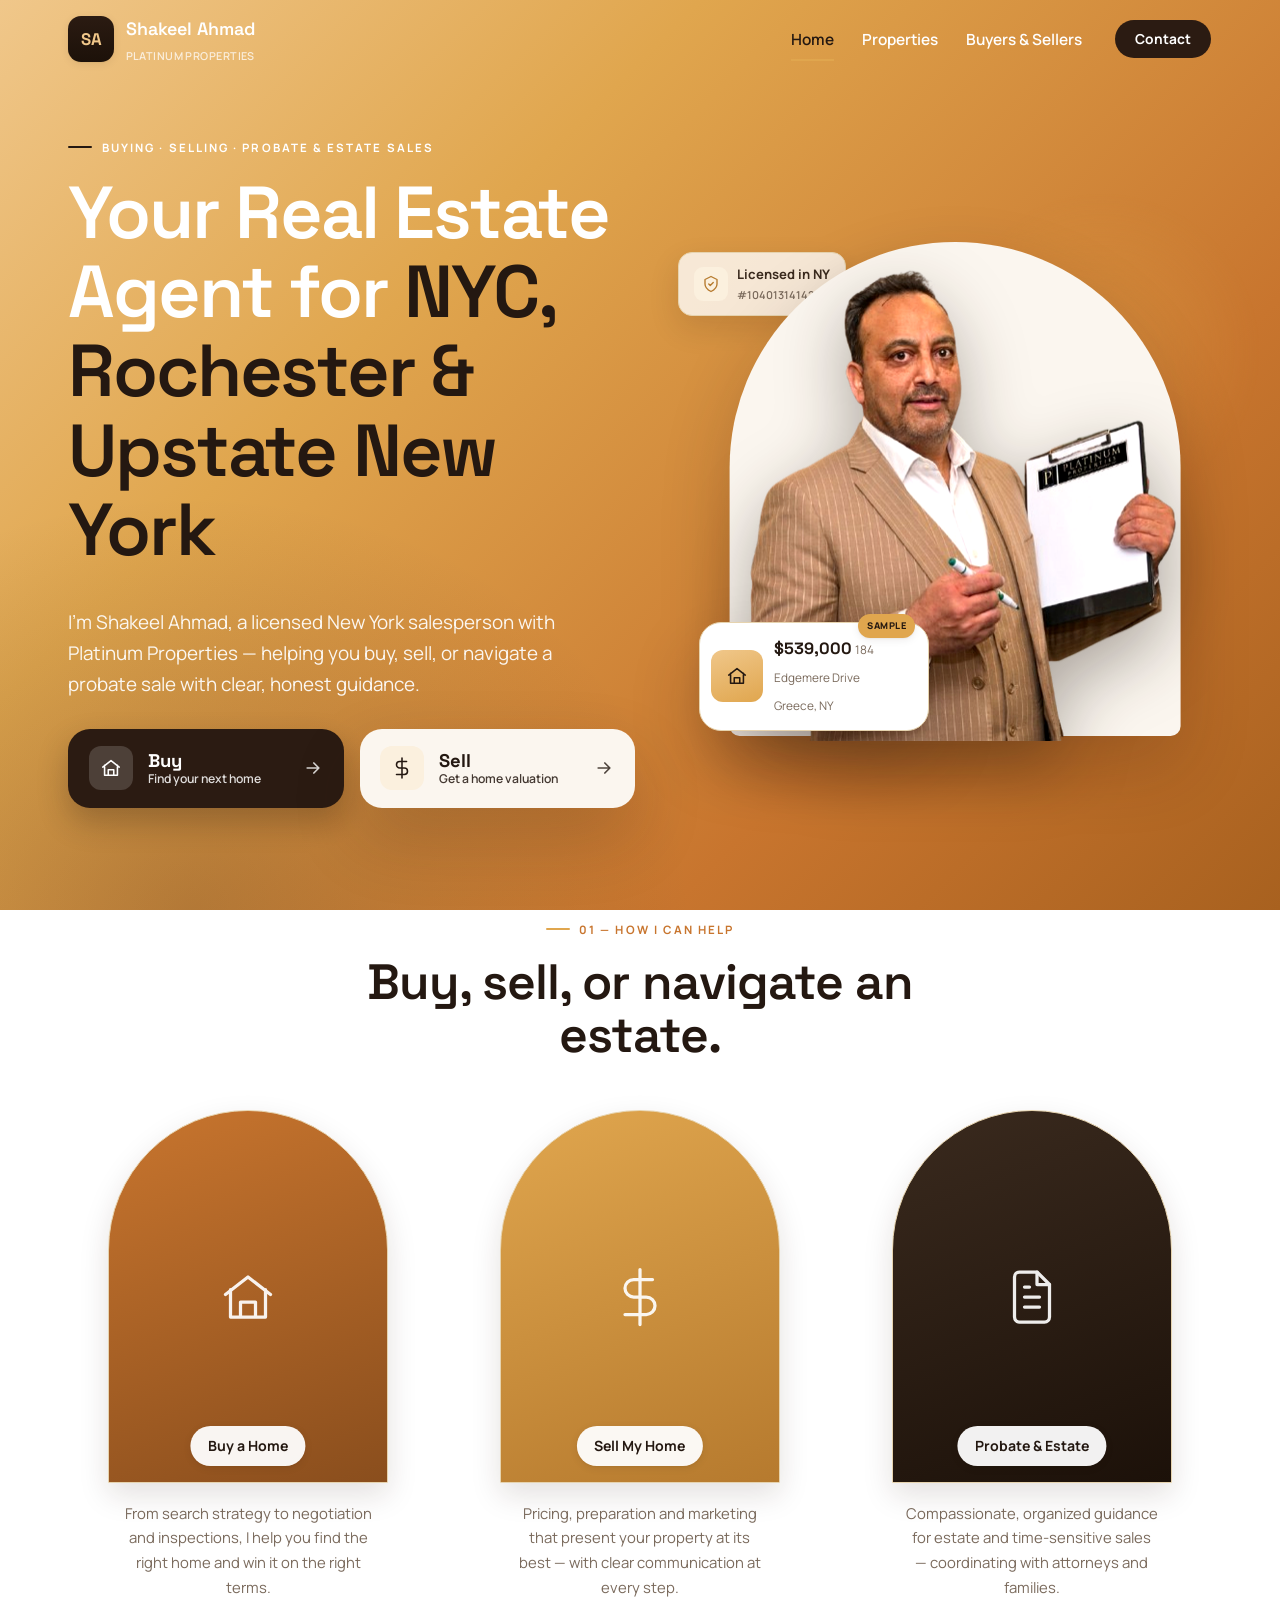
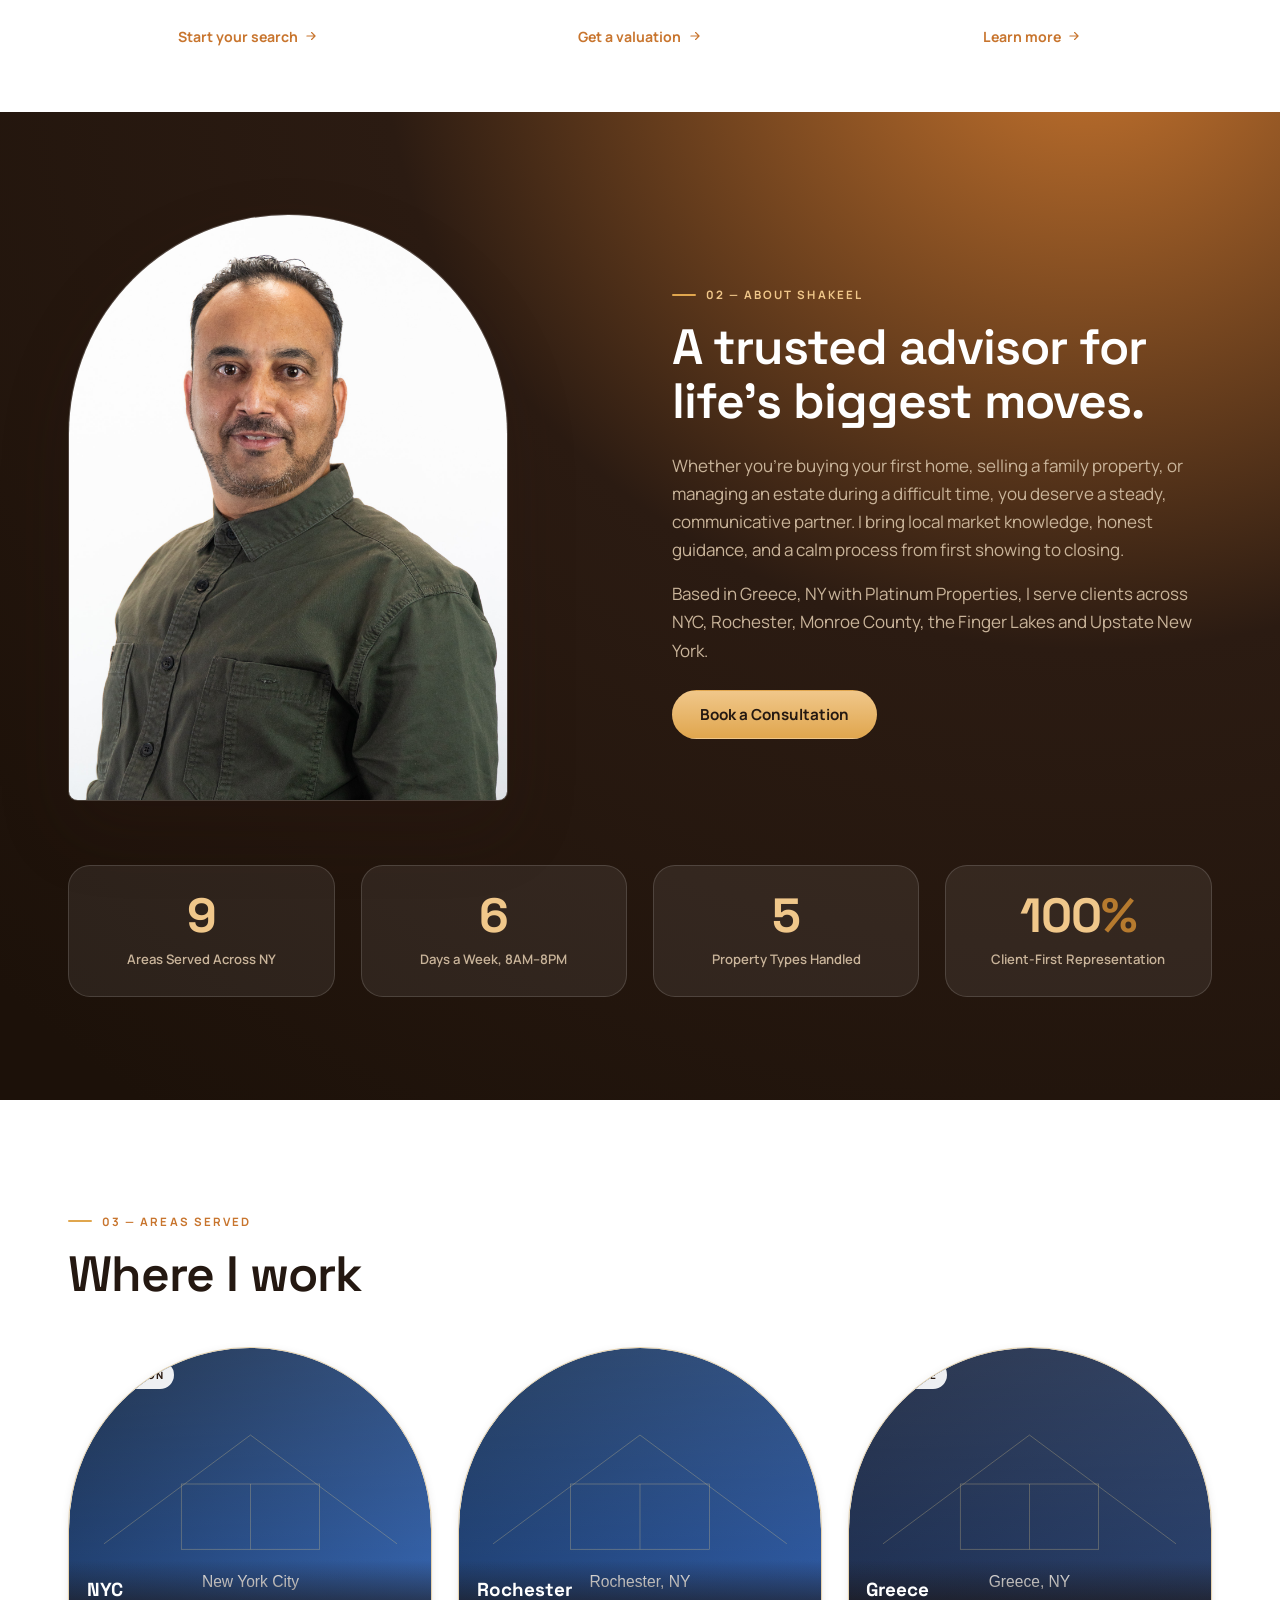
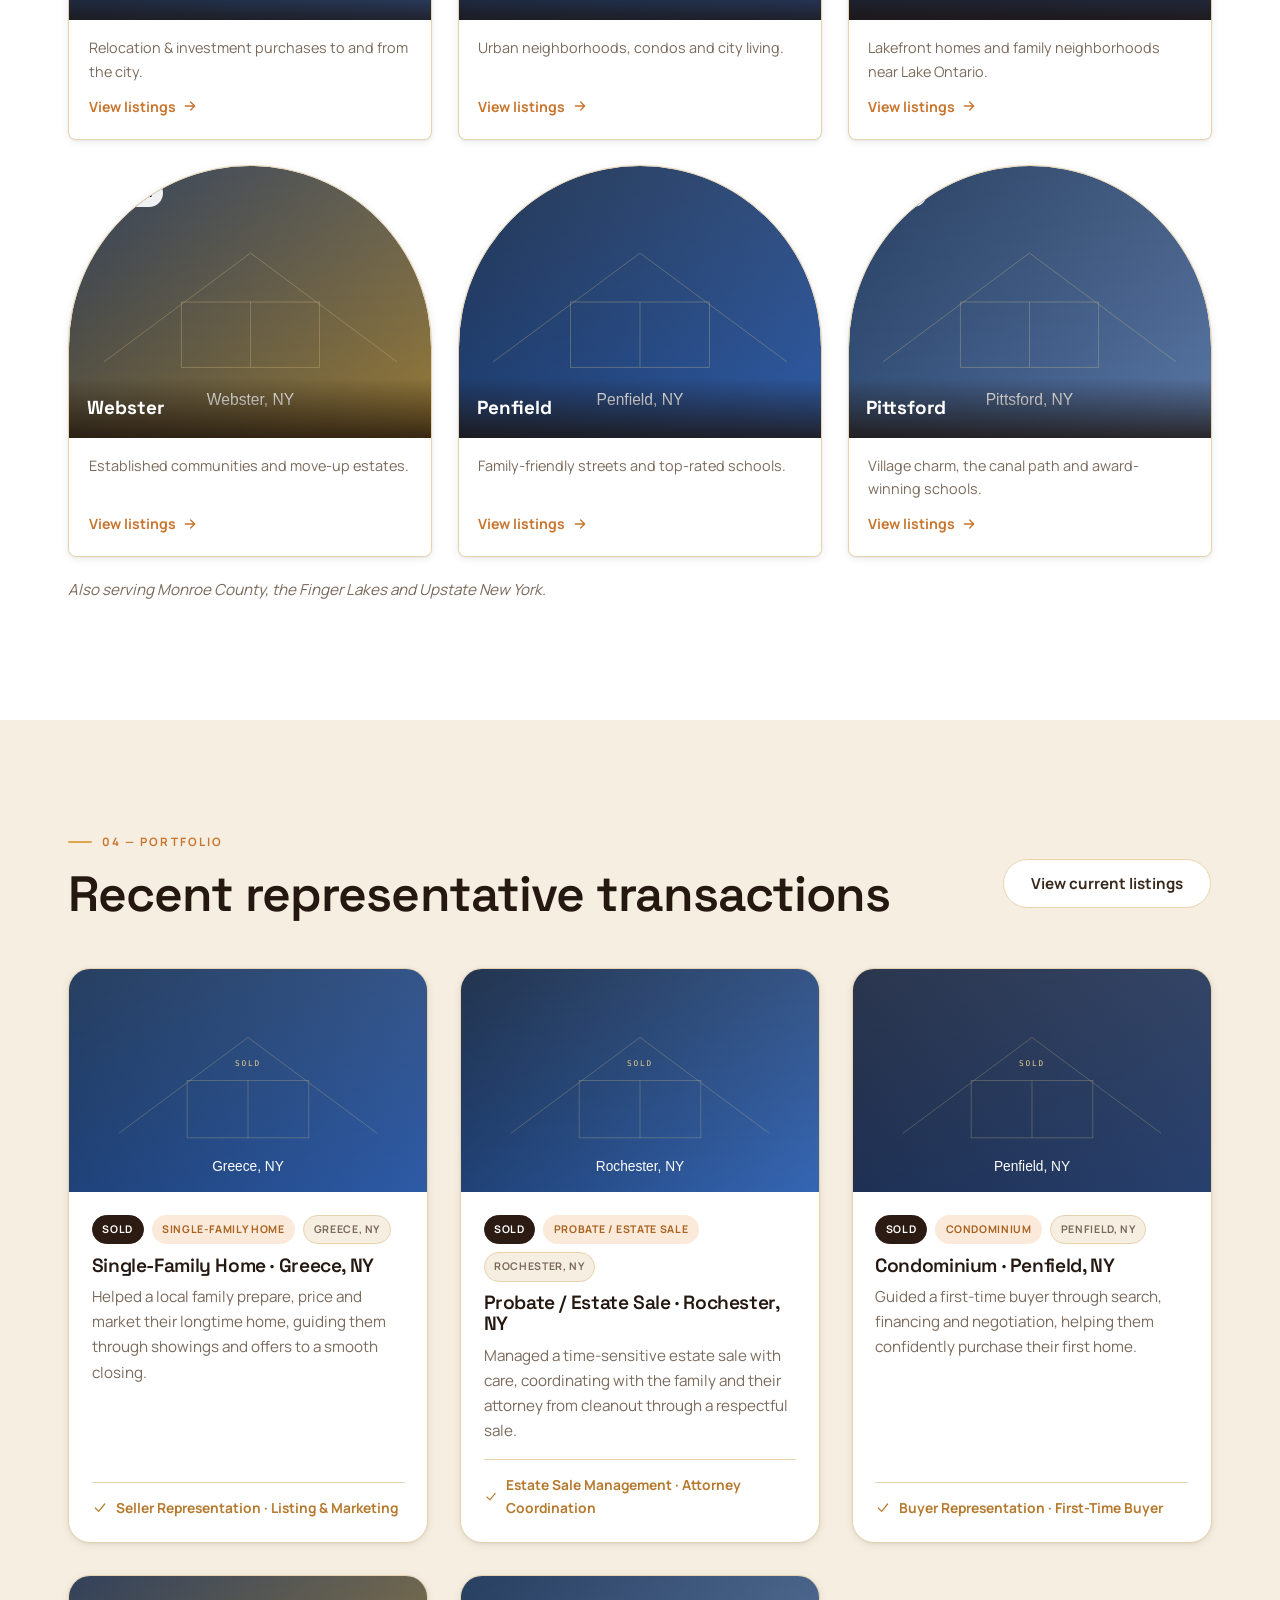
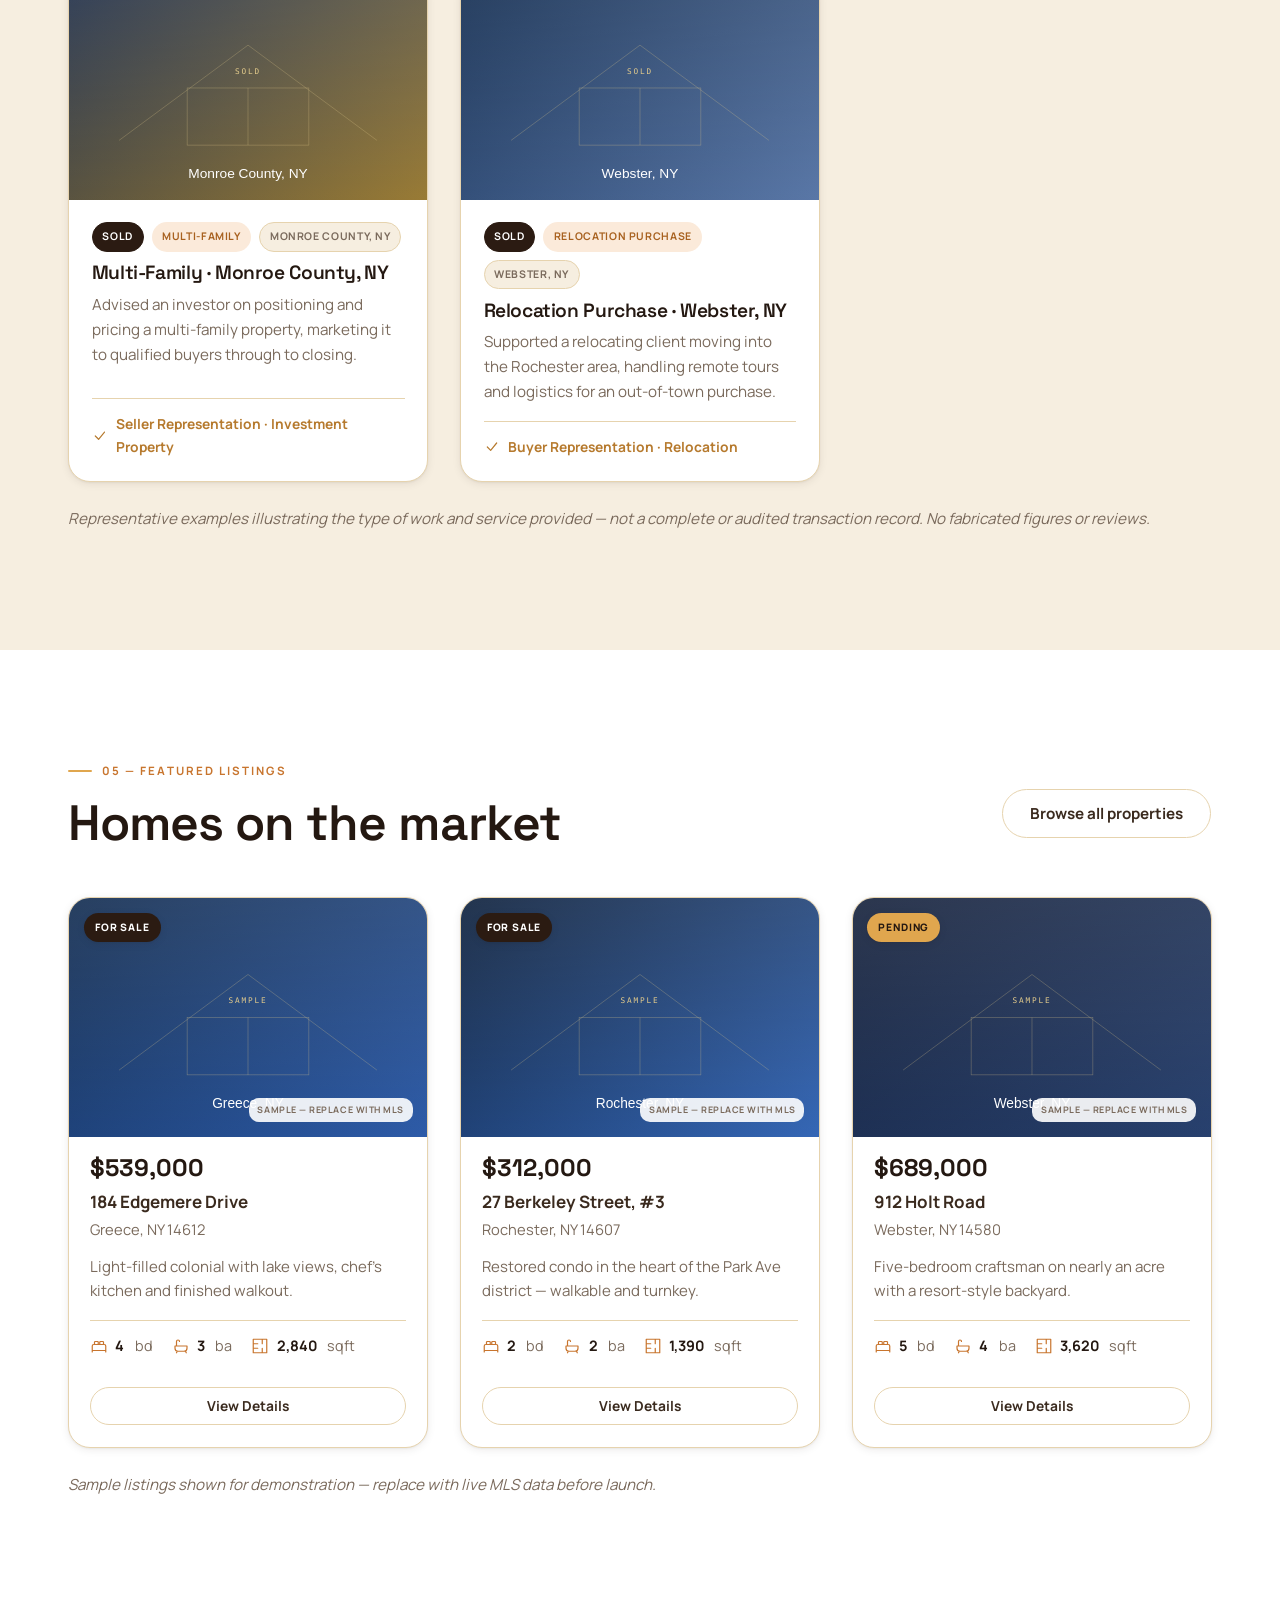
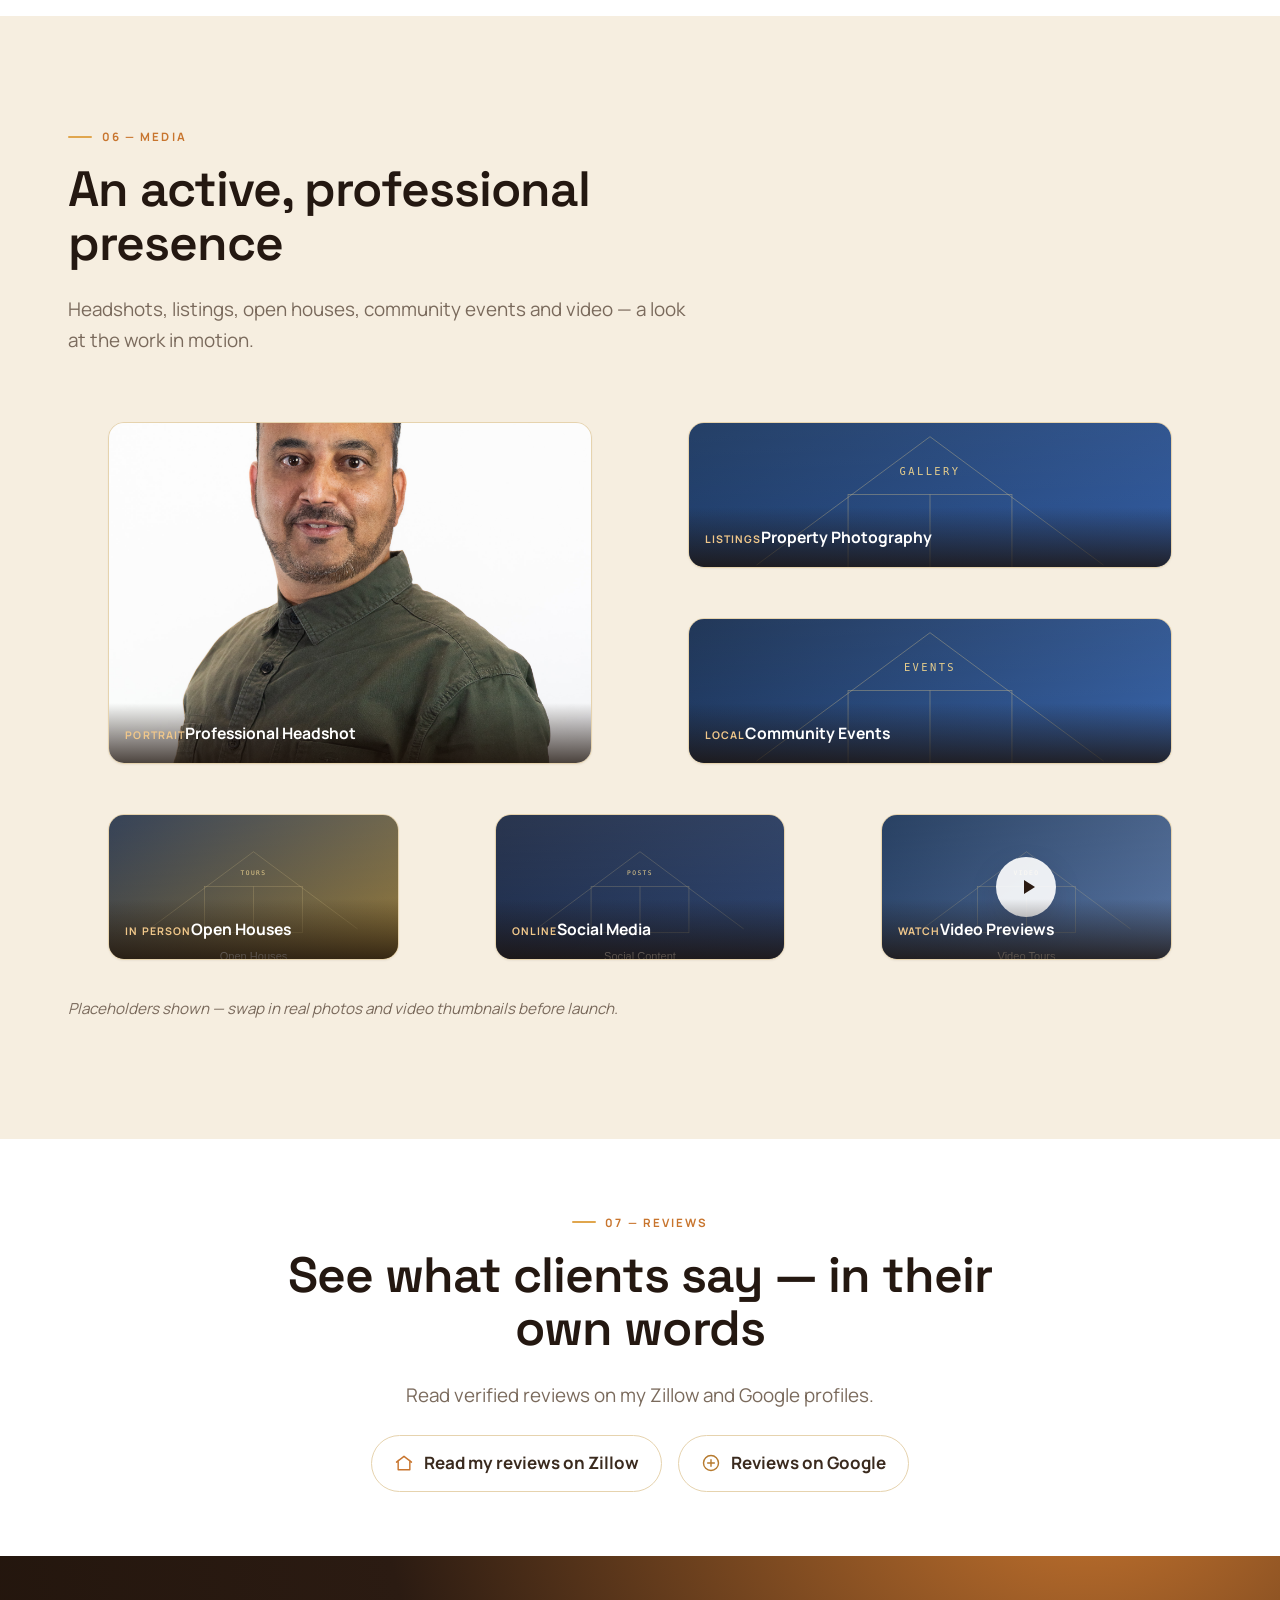
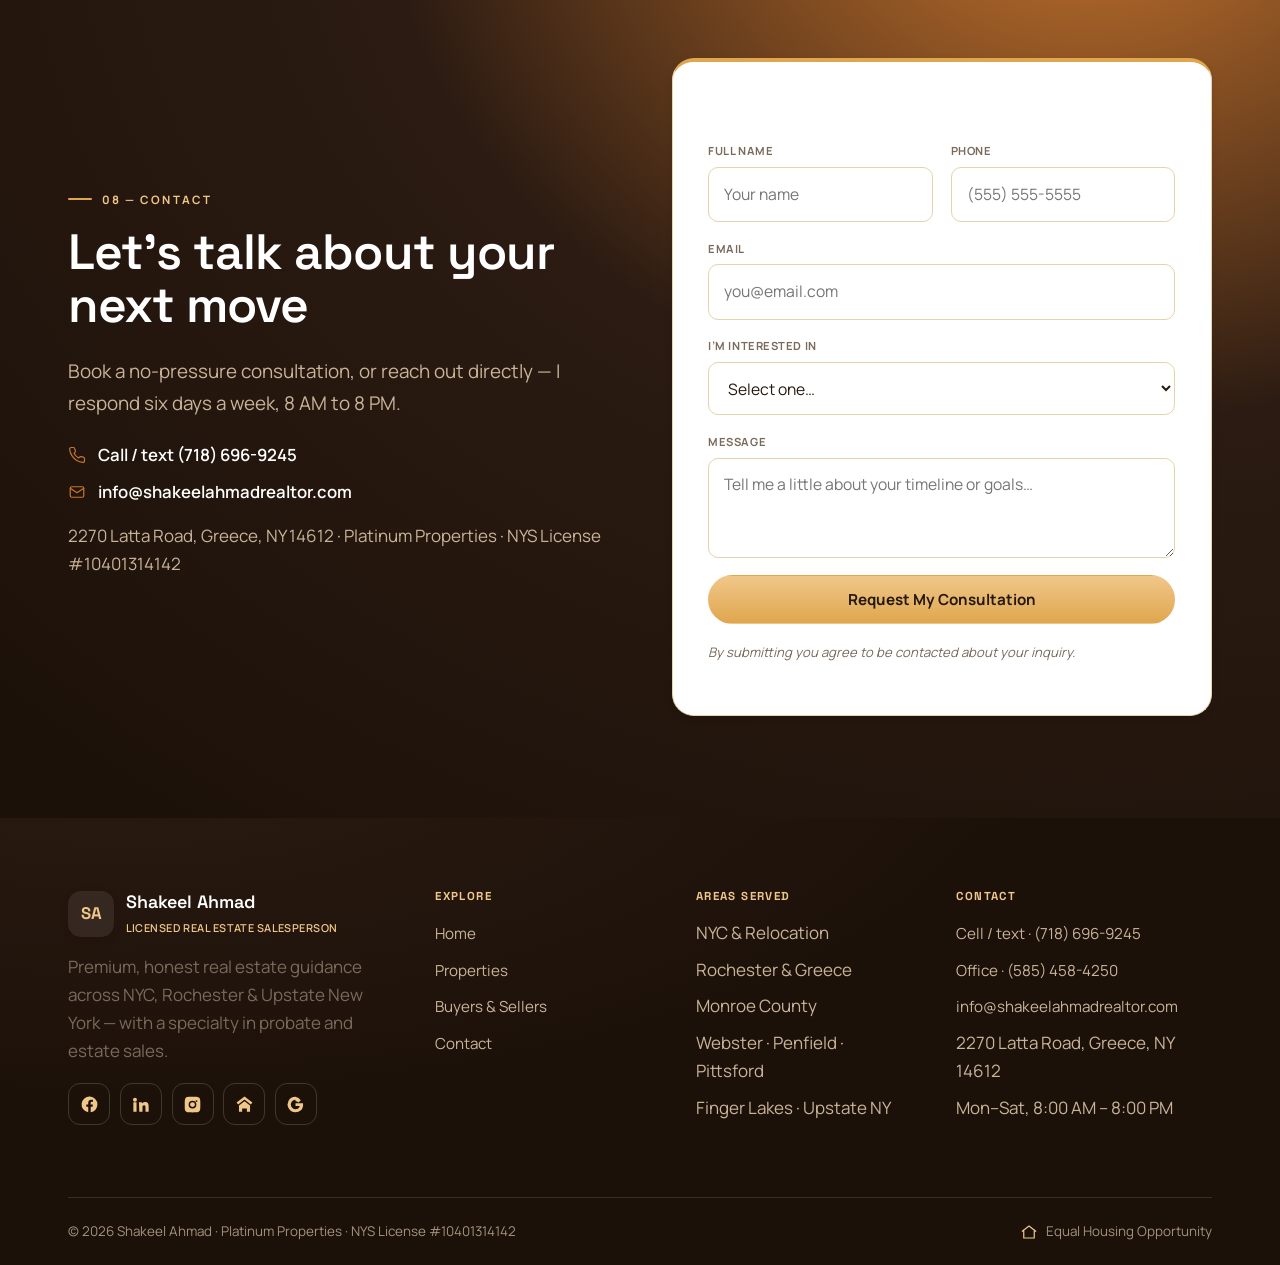
==== commit 5a9b1714: "Hero photo: upscale + enhance for a sharper, brighter render Same source photo (client re-confirmed " ====
--- a/index.html
+++ b/index.html
@@ -112,7 +112,7 @@
           <!-- Personal photo hero: Shakeel's real cutout photo floats over the gradient -->
           <div class="hero__art" data-hero="3">
             <div class="hero__cutout">
-              <img src="assets/img/shakeel-hero-clipboard.png" alt="Shakeel Ahmad, Licensed Real Estate Salesperson with Platinum Properties" loading="eager" width="477" height="523">
+              <img src="assets/img/shakeel-hero-clipboard.png" alt="Shakeel Ahmad, Licensed Real Estate Salesperson with Platinum Properties" loading="eager" width="920" height="1009">
             </div>
             <!-- floating glass trust badge -->
             <div class="art-badge art-badge--tl" aria-hidden="true">
--- a/assets/css/styles.css
+++ b/assets/css/styles.css
@@ -331,7 +331,15 @@
 }
 /* Real cutout photo (transparent PNG) — floats directly over the gradient, no card frame */
 .hero__cutout { position: relative; z-index: 1; max-width: 460px; margin-inline: auto; }
-.hero__cutout img { width: 100%; height: auto; display: block; filter: drop-shadow(0 26px 34px rgba(28,17,9,.35)); }
+.hero__cutout::before {
+  content: ""; position: absolute; z-index: 0;
+  left: 50%; top: 1%; transform: translateX(-50%);
+  width: 98%; height: 98%;
+  background: var(--off-white);
+  border-radius: var(--r-arch) var(--r-arch) var(--r-lg) var(--r-lg);
+  box-shadow: var(--shadow-lg);
+}
+.hero__cutout img { position: relative; z-index: 1; width: 100%; height: auto; display: block; filter: drop-shadow(0 26px 34px rgba(28,17,9,.35)); }
 
 /* Floating "listing preview" card peeking near the hero photo — browser-mockup feel */
 .hero__listing-peek {
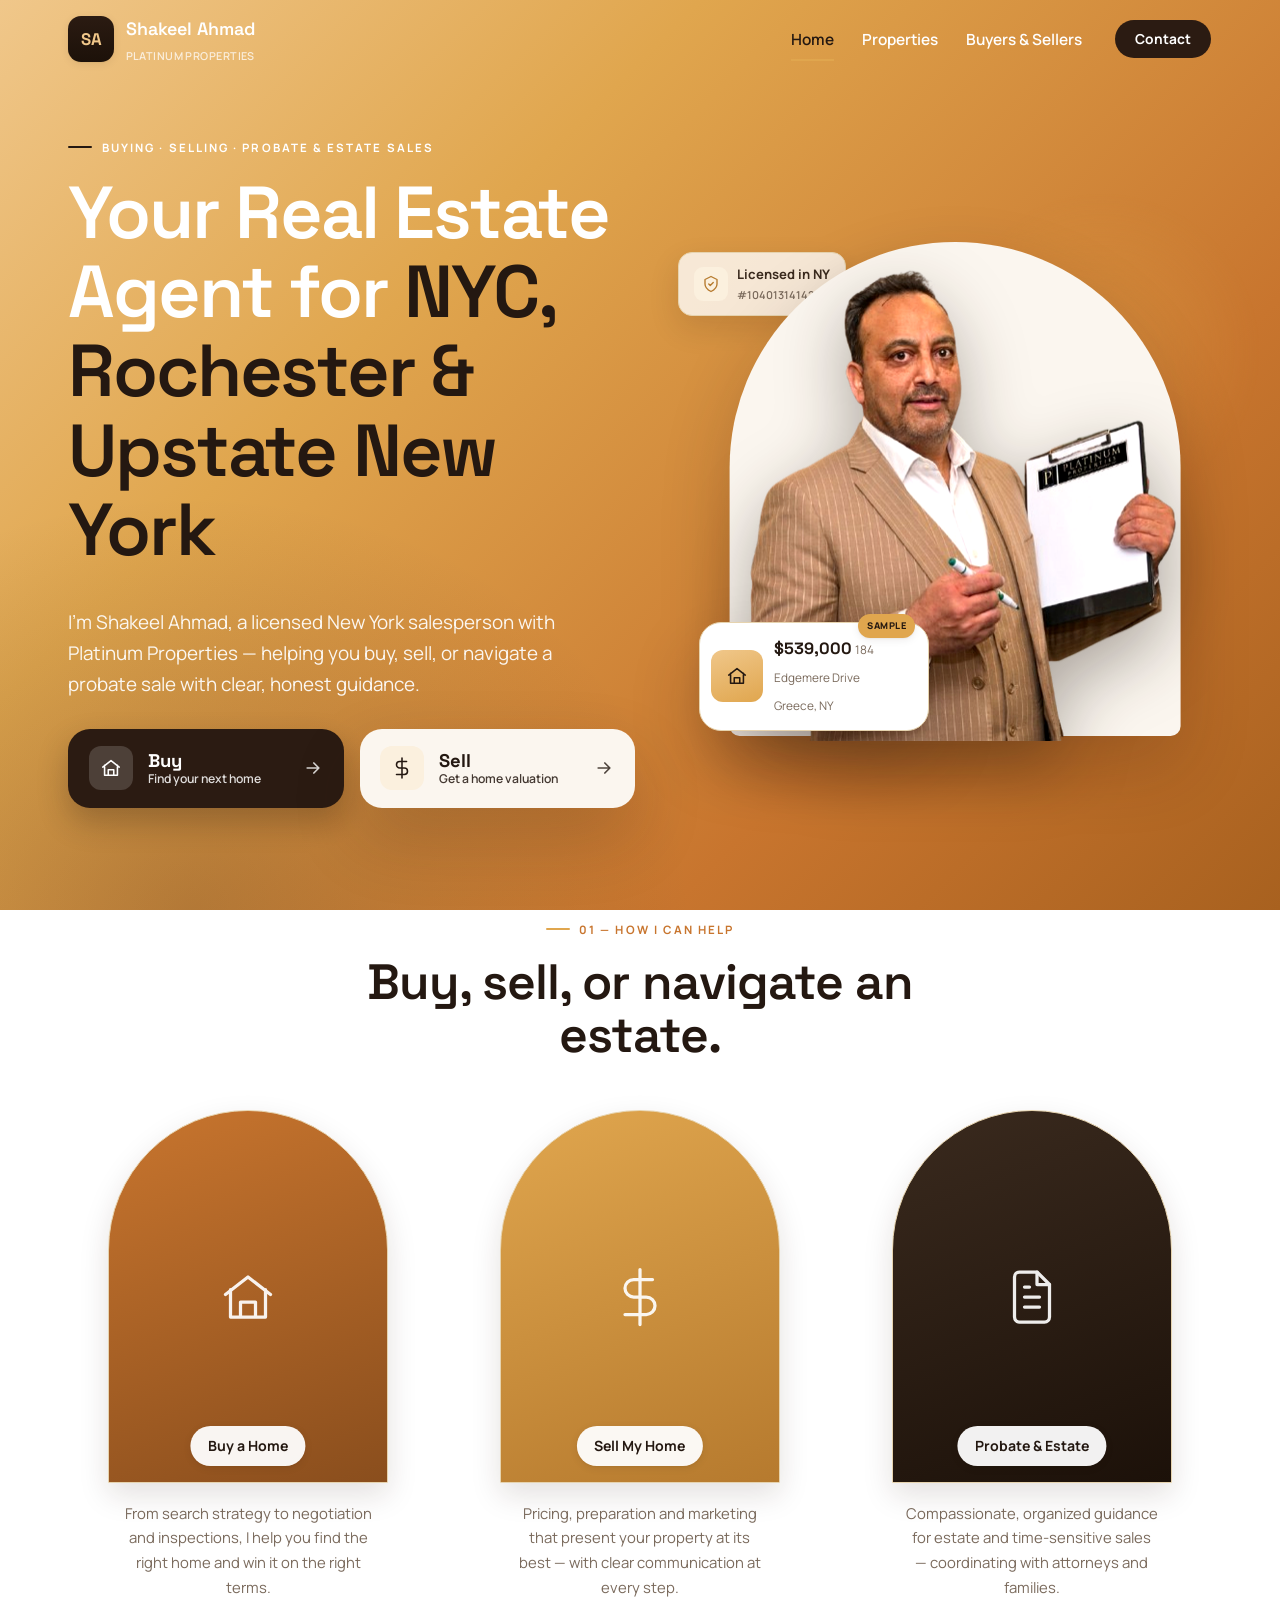
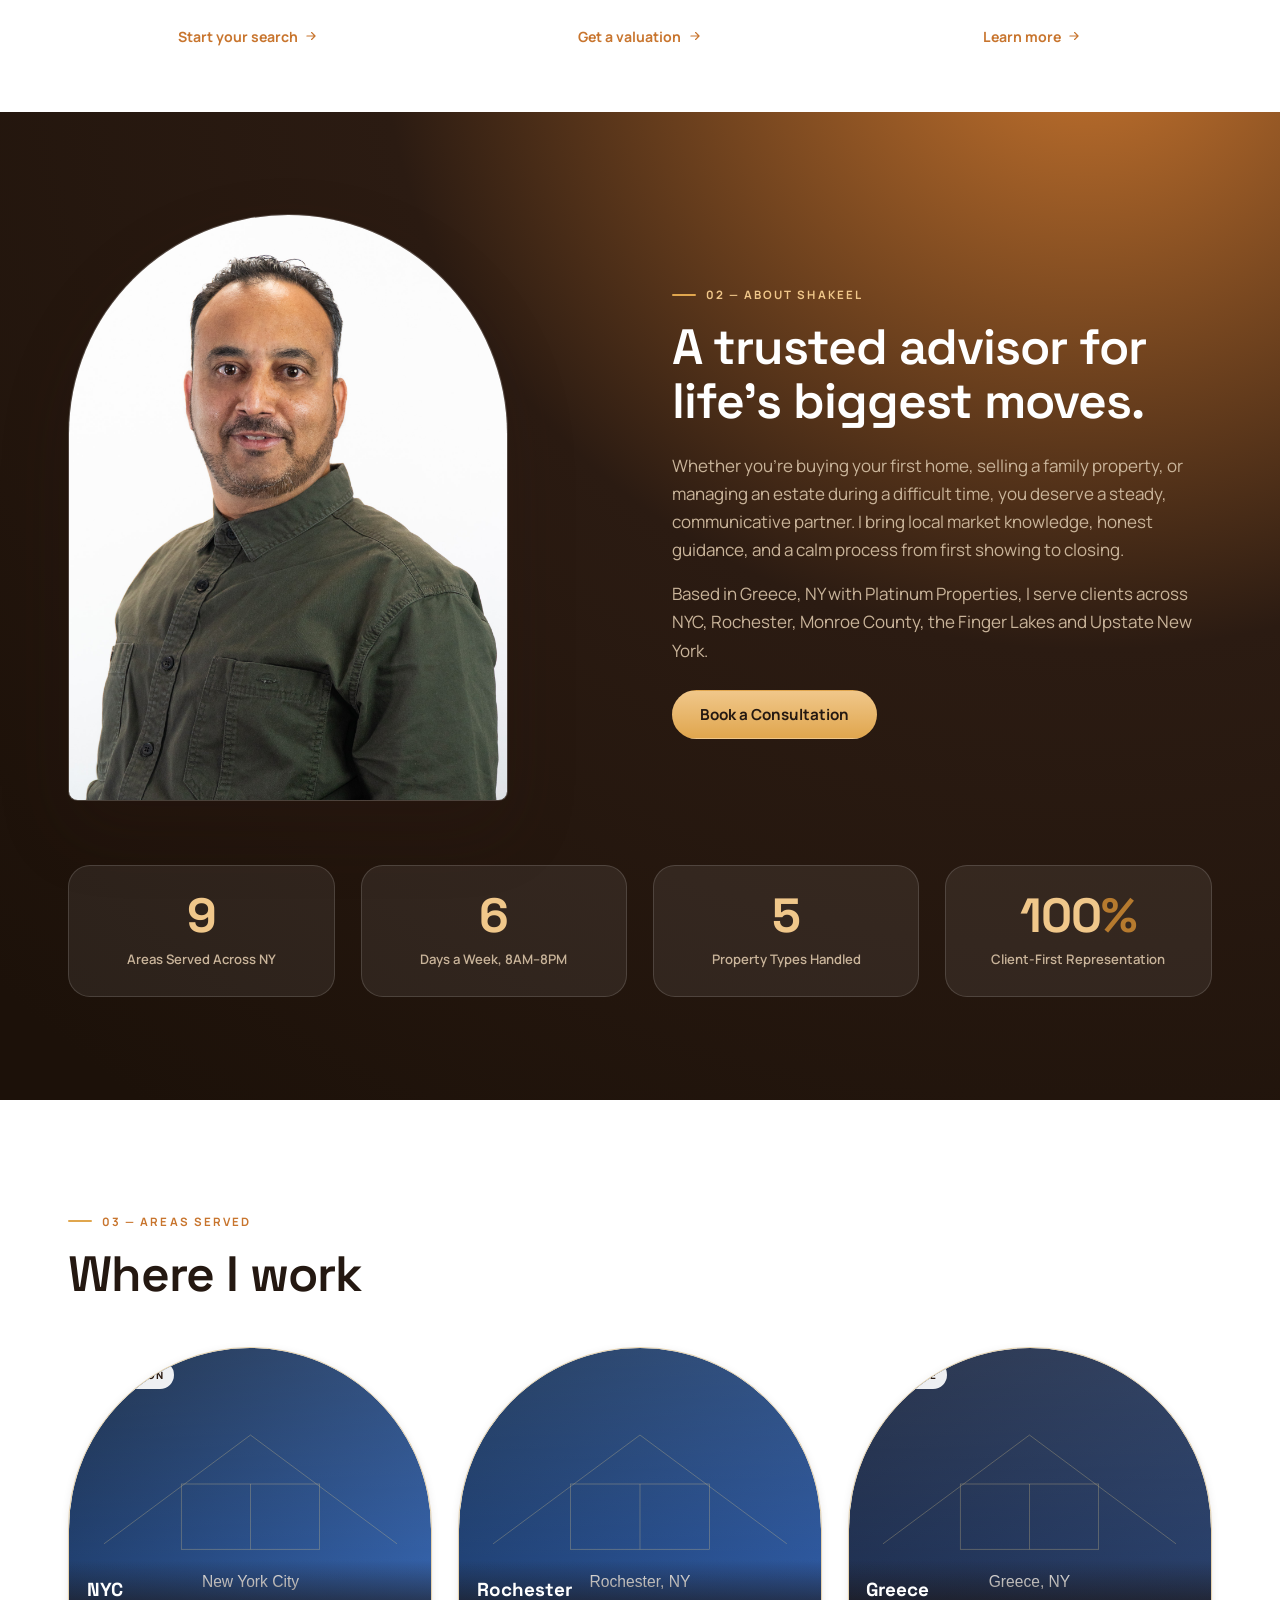
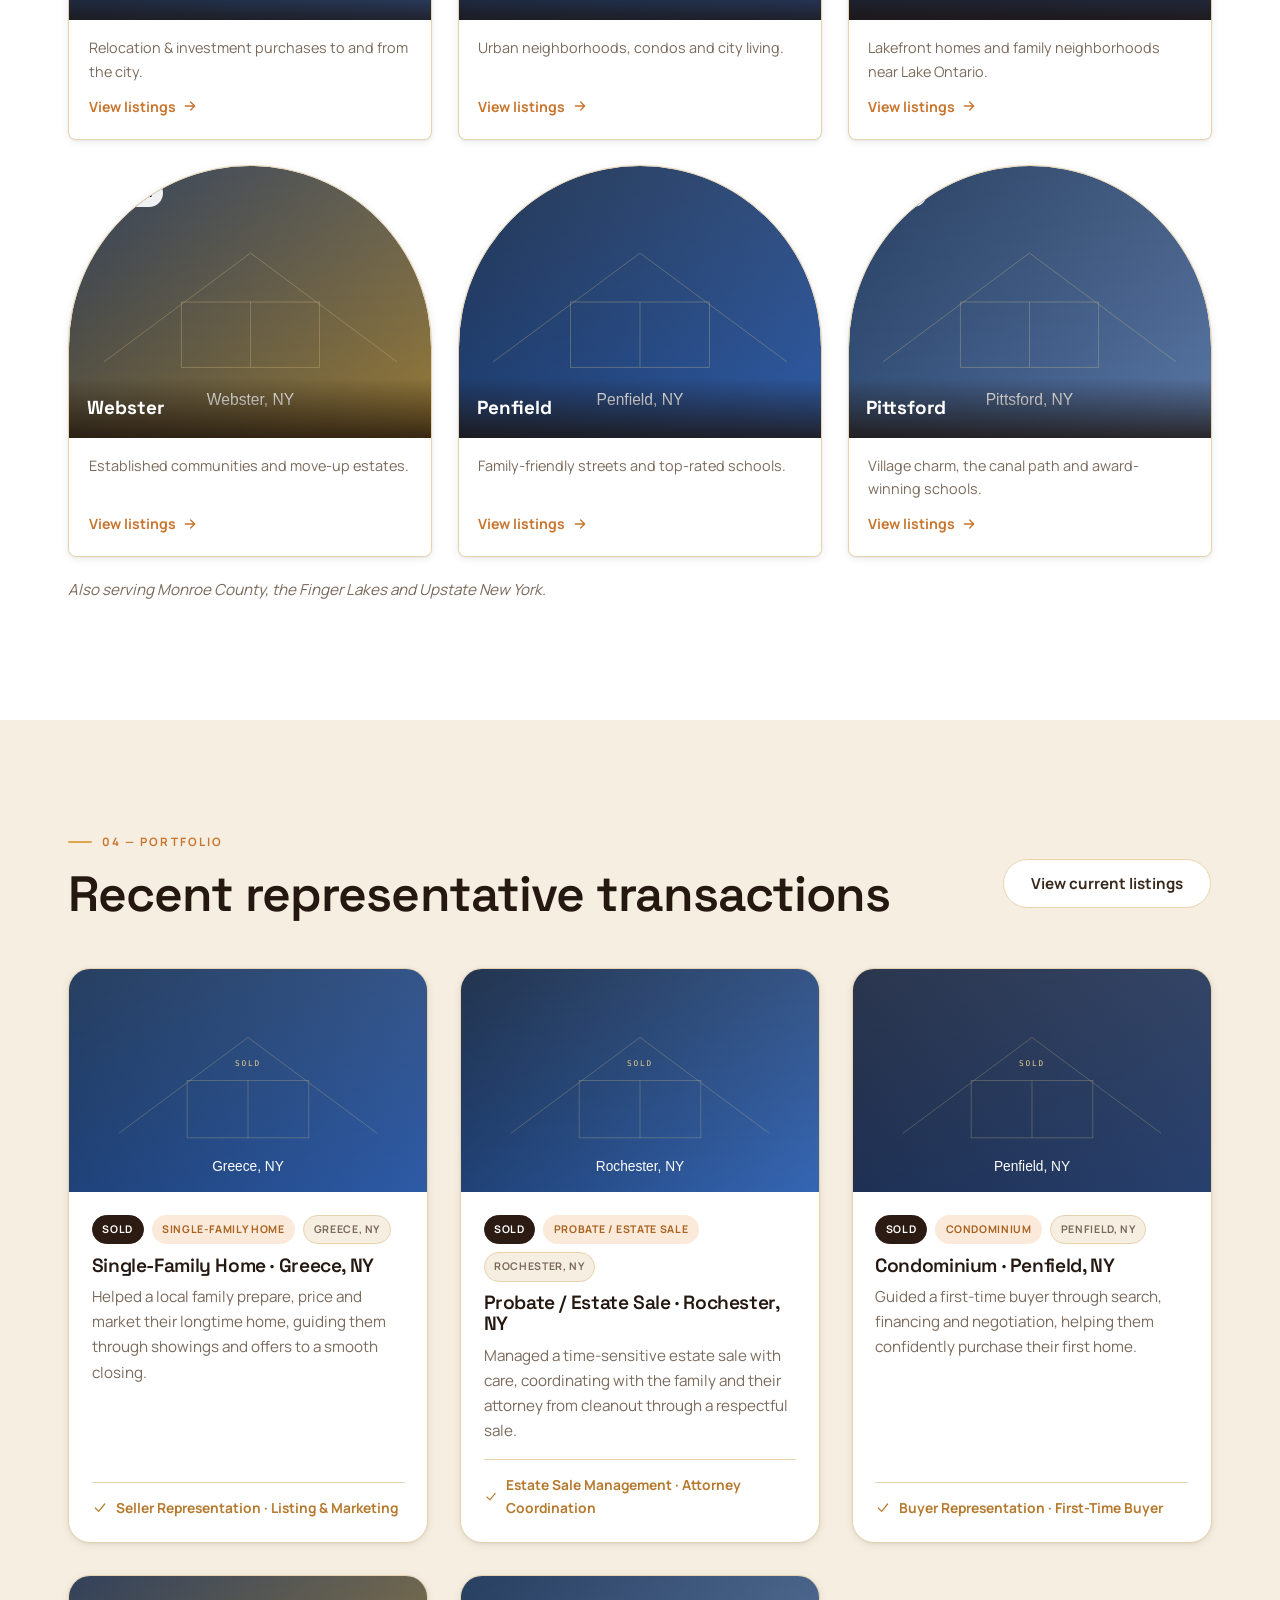
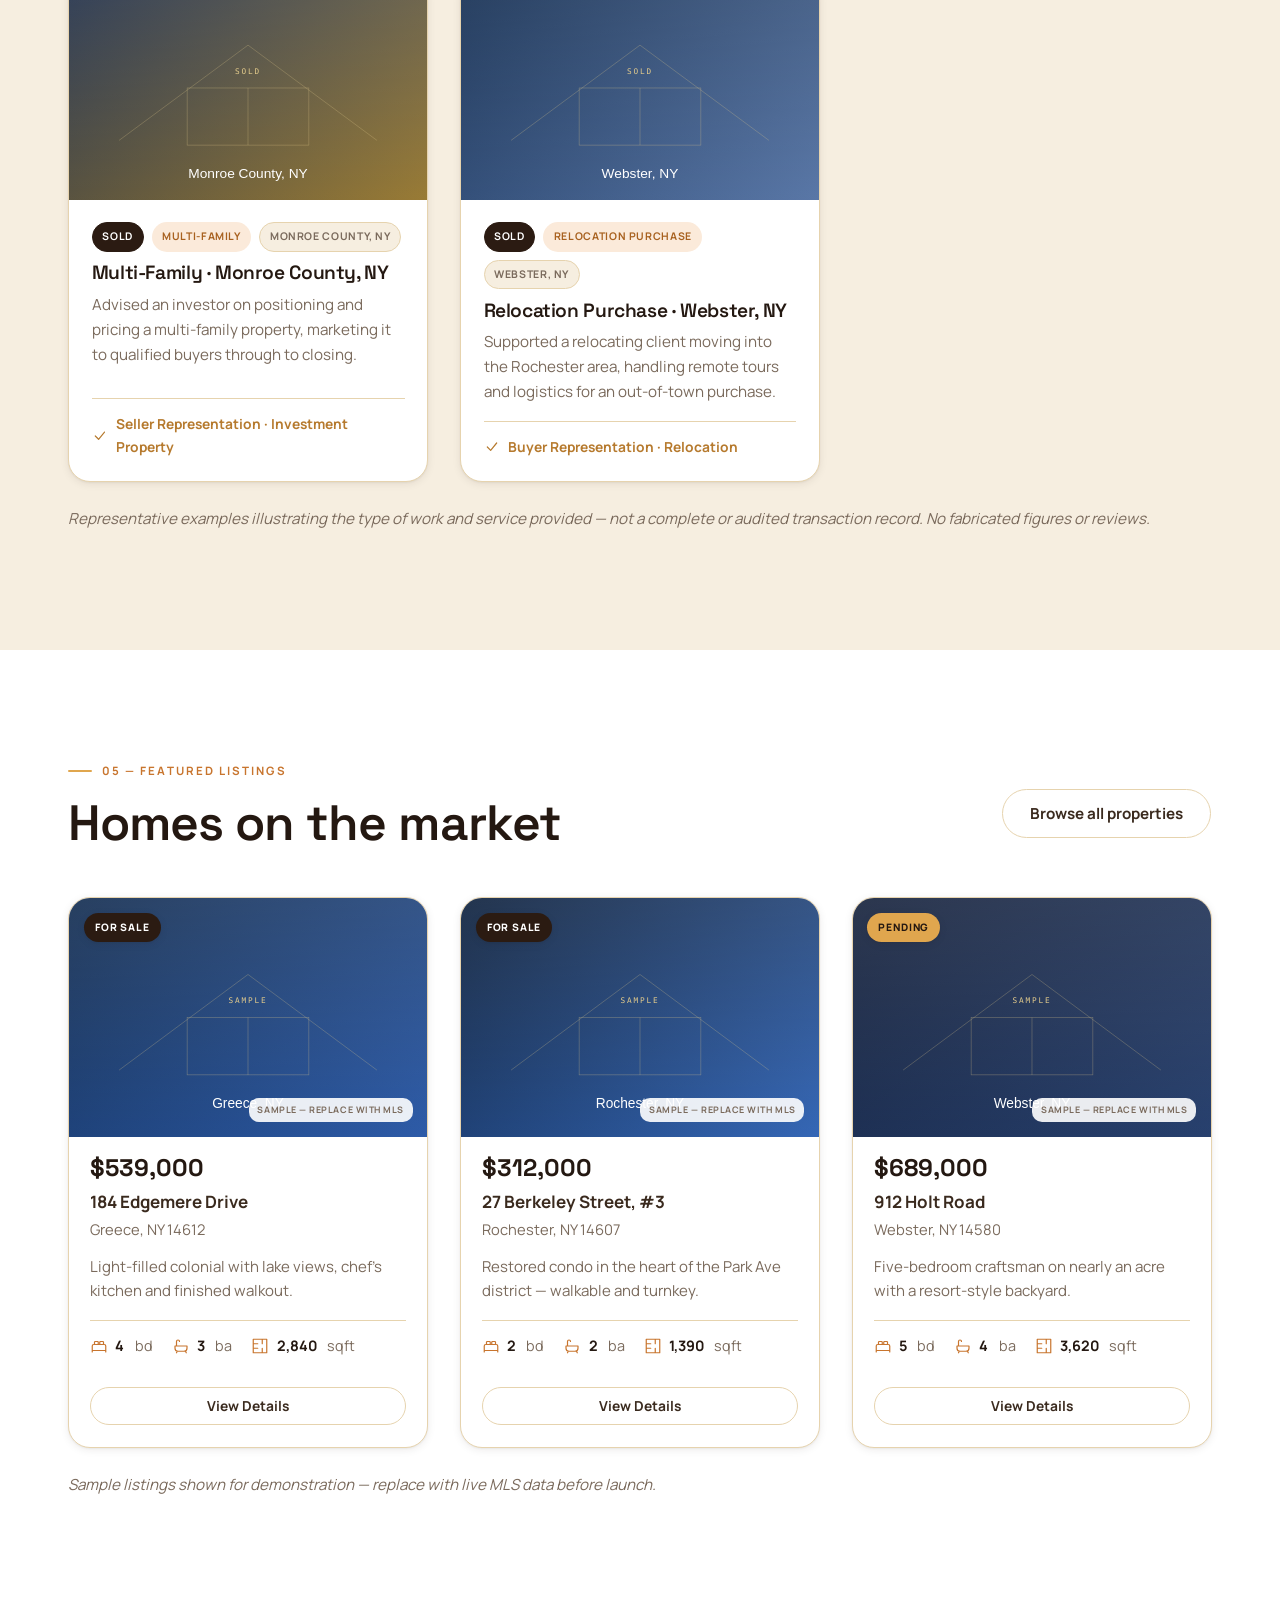
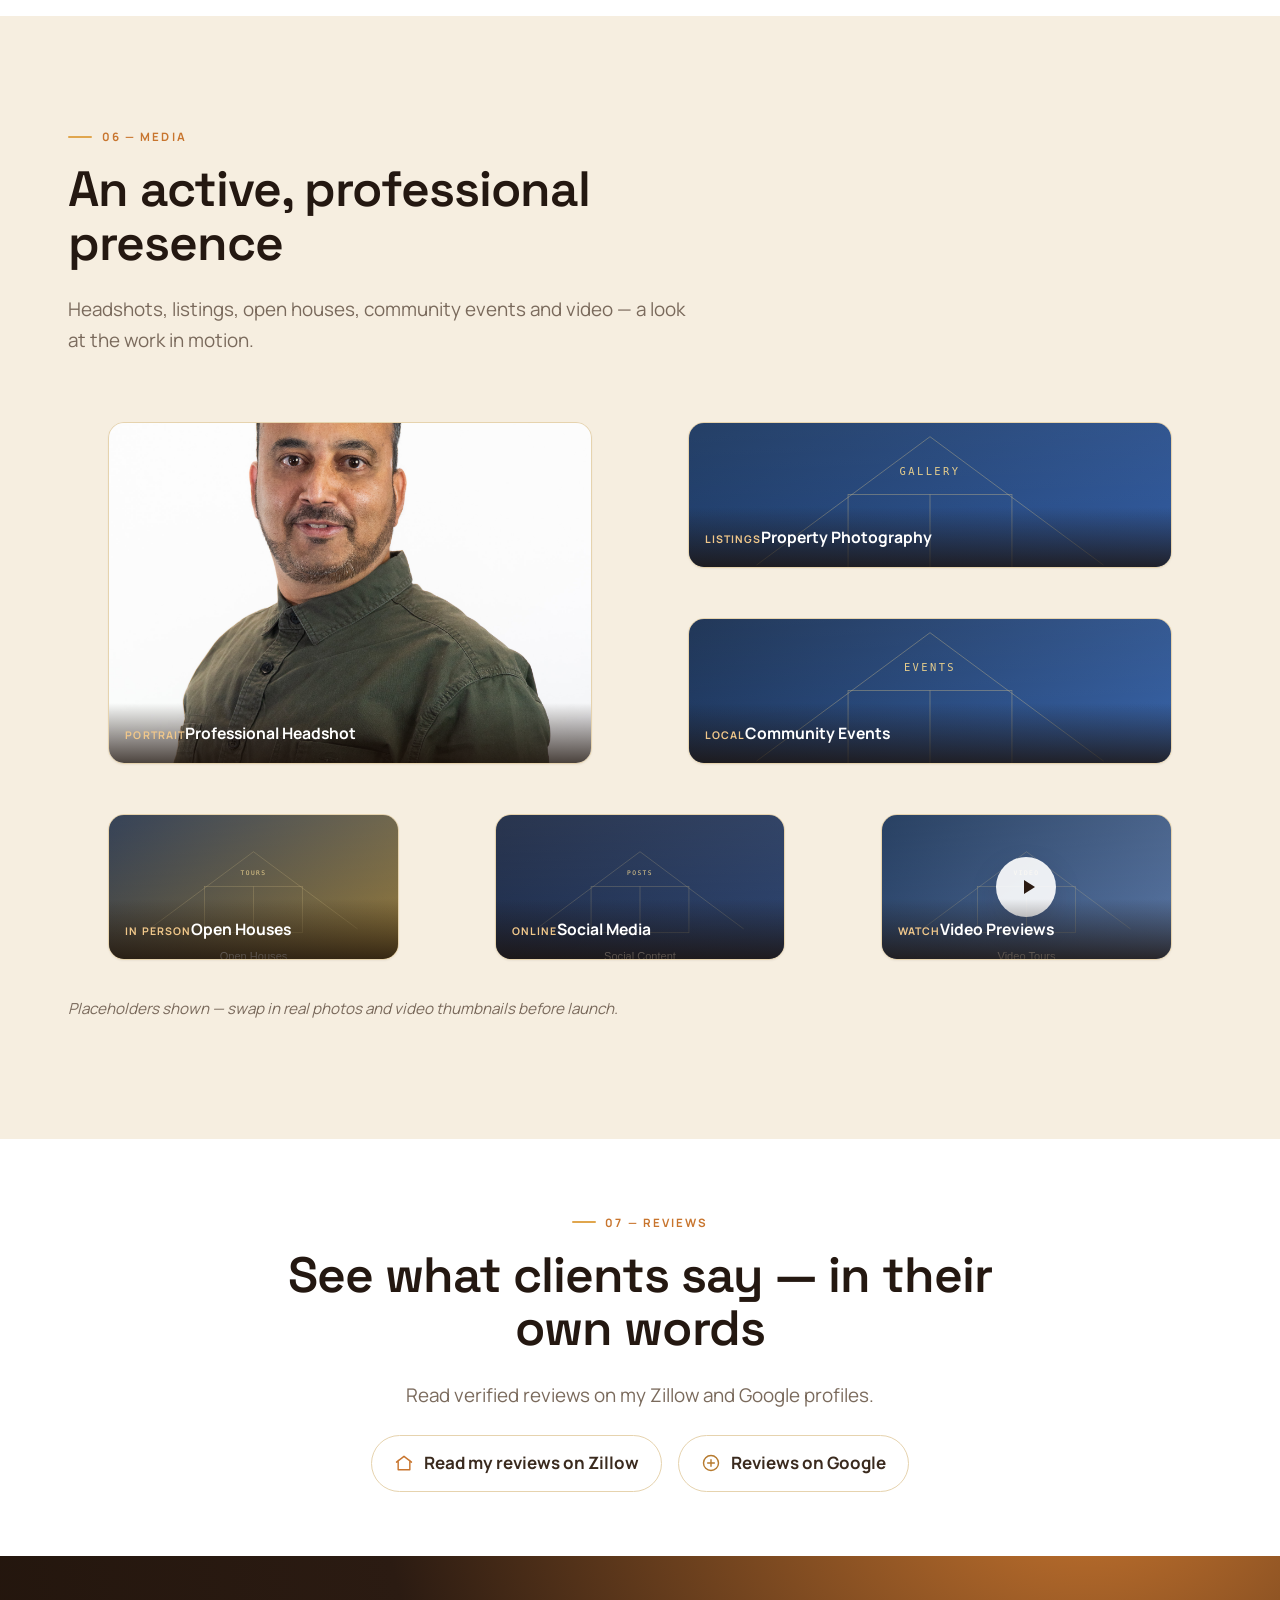
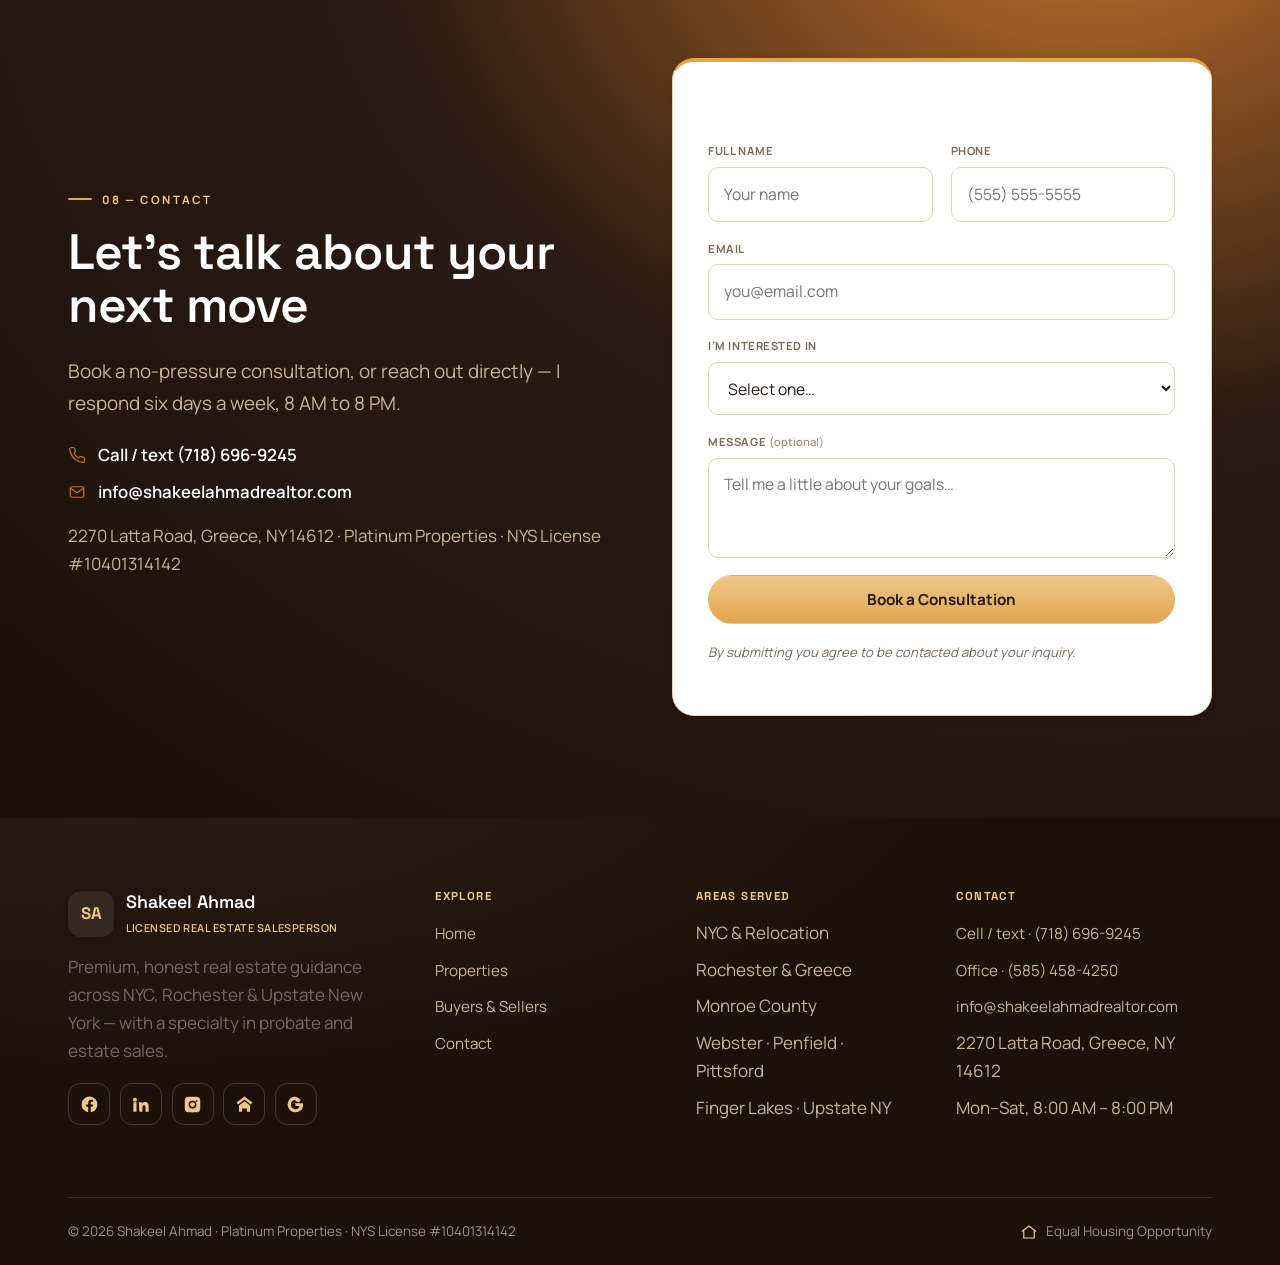
==== commit 84a2e553: "Forms: consolidate every lead form into ONE shared 'Book a Consultation' form Replaces the scattered" ====
--- a/index.html
+++ b/index.html
@@ -101,7 +101,7 @@
                 <span class="bs-label">Buy<small>Find your next home</small></span>
                 <svg class="bs-arrow" viewBox="0 0 24 24" fill="none" stroke="currentColor" stroke-width="2" stroke-linecap="round" stroke-linejoin="round" aria-hidden="true"><path d="M5 12h14M13 6l6 6-6 6"/></svg>
               </a>
-              <a class="buysell-btn buysell-btn--sell" href="buyers-sellers.html#seller-form">
+              <a class="buysell-btn buysell-btn--sell" href="#contact">
                 <span class="bs-icon" aria-hidden="true"><svg viewBox="0 0 24 24" fill="none" stroke="currentColor" stroke-width="1.7" stroke-linecap="round" stroke-linejoin="round"><path d="M12 1v22M17 5H9.5a3.5 3.5 0 0 0 0 7h5a3.5 3.5 0 0 1 0 7H6"/></svg></span>
                 <span class="bs-label">Sell<small>Get a home valuation</small></span>
                 <svg class="bs-arrow" viewBox="0 0 24 24" fill="none" stroke="currentColor" stroke-width="2" stroke-linecap="round" stroke-linejoin="round" aria-hidden="true"><path d="M5 12h14M13 6l6 6-6 6"/></svg>
@@ -149,7 +149,7 @@
             <p class="category-arch__desc">From search strategy to negotiation and inspections, I help you find the right home and win it on the right terms.</p>
             <span class="category-arch__link">Start your search <svg width="14" height="14" viewBox="0 0 24 24" fill="none" stroke="currentColor" stroke-width="2" stroke-linecap="round" stroke-linejoin="round"><path d="M5 12h14M13 6l6 6-6 6"/></svg></span>
           </a>
-          <a class="category-arch" href="buyers-sellers.html#seller-form" data-reveal data-reveal-delay="1">
+          <a class="category-arch" href="#contact" data-reveal data-reveal-delay="1">
             <div class="category-arch__photo arch-top ph-sell">
               <svg viewBox="0 0 24 24" fill="none" stroke-linecap="round" stroke-linejoin="round" stroke-width="1.4"><path d="M12 1v22M17 5H9.5a3.5 3.5 0 0 0 0 7h5a3.5 3.5 0 0 1 0 7H6"/></svg>
               <span class="category-arch__label">Sell My Home</span>
@@ -157,7 +157,7 @@
             <p class="category-arch__desc">Pricing, preparation and marketing that present your property at its best — with clear communication at every step.</p>
             <span class="category-arch__link">Get a valuation <svg width="14" height="14" viewBox="0 0 24 24" fill="none" stroke="currentColor" stroke-width="2" stroke-linecap="round" stroke-linejoin="round"><path d="M5 12h14M13 6l6 6-6 6"/></svg></span>
           </a>
-          <a class="category-arch" href="buyers-sellers.html" data-reveal data-reveal-delay="2">
+          <a class="category-arch" href="#contact" data-reveal data-reveal-delay="2">
             <div class="category-arch__photo arch-top ph-probate">
               <svg viewBox="0 0 24 24" fill="none" stroke-linecap="round" stroke-linejoin="round" stroke-width="1.4"><path d="M9 12h6M9 16h6M9 8h2M14 2H7a2 2 0 0 0-2 2v16a2 2 0 0 0 2 2h10a2 2 0 0 0 2-2V7z"/><path d="M14 2v5h5"/></svg>
               <span class="category-arch__label">Probate &amp; Estate</span>
@@ -278,32 +278,10 @@
             <p class="text-soft" style="margin-top:1rem">2270 Latta Road, Greece, NY 14612 · Platinum Properties · NYS License #10401314142</p>
           </div>
 
-          <!-- Short homepage lead form -->
+          <!-- THE single shared "Book a Consultation" form (rendered by main.js) -->
           <div class="card form-card form-card--accent" data-reveal data-reveal-delay="1">
             <h3 style="margin-bottom:1rem">Book a Consultation</h3>
-            <form class="form" data-form="home-lead" novalidate>
-              <div class="form-body" style="display:grid; gap:1.1rem">
-                <div class="form-row">
-                  <div class="field-group"><label for="h-name">Full name</label><input id="h-name" name="name" type="text" required autocomplete="name" placeholder="Your name"><span class="error-msg">Please enter your name.</span></div>
-                  <div class="field-group"><label for="h-phone">Phone</label><input id="h-phone" name="phone" type="tel" required autocomplete="tel" placeholder="(555) 555-5555"><span class="error-msg">Please enter your phone.</span></div>
-                </div>
-                <div class="field-group"><label for="h-email">Email</label><input id="h-email" name="email" type="email" required autocomplete="email" placeholder="you@email.com"><span class="error-msg">Please enter a valid email.</span></div>
-                <div class="field-group"><label for="h-intent">I’m interested in</label>
-                  <select id="h-intent" name="intent" required>
-                    <option value="">Select one…</option>
-                    <option>Buying a home</option><option>Selling a home</option><option>Probate / estate sale</option><option>General question</option>
-                  </select><span class="error-msg">Please choose an option.</span>
-                </div>
-                <div class="field-group"><label for="h-msg">Message</label><textarea id="h-msg" name="message" required placeholder="Tell me a little about your timeline or goals…" style="min-height:100px"></textarea><span class="error-msg">Please add a short message.</span></div>
-                <button class="btn btn--gold btn--block" type="submit">Request My Consultation</button>
-                <p class="note-italic" style="font-size:.82rem">By submitting you agree to be contacted about your inquiry.</p>
-              </div>
-              <div class="form-success" role="status" aria-live="polite">
-                <div class="form-success__check" aria-hidden="true"><svg viewBox="0 0 24 24" fill="none" stroke="currentColor" stroke-width="2.4" stroke-linecap="round" stroke-linejoin="round"><path d="m5 12 5 5 9-11"/></svg></div>
-                <h3>Thank you — message sent</h3>
-                <p class="text-soft">I’ll reach out shortly. For anything urgent, call or text (718) 696-9245.</p>
-              </div>
-            </form>
+            <div id="home-consultation" data-consultation-mount data-source-page="Home"></div>
           </div>
         </div>
       </div>
--- a/assets/css/styles.css
+++ b/assets/css/styles.css
@@ -590,7 +590,6 @@
 /* 15. FORMS ================================================================ */
 .form { display: grid; gap: 1.1rem; }
 .form-row { display: grid; grid-template-columns: 1fr 1fr; gap: 1.1rem; }
-.form-row-3 { display: grid; grid-template-columns: 1fr 1fr 1fr; gap: 1.1rem; }
 .form .field-group { display: grid; gap: .4rem; }
 .form label { font-size: .7rem; font-weight: 700; letter-spacing: .05em; text-transform: uppercase; color: var(--slate); }
 .form input,.form select,.form textarea { width: 100%; padding: .85rem .95rem; border: 1px solid var(--line); border-radius: var(--r-sm); background: var(--white); font: inherit; font-size: .98rem; color: var(--ink); transition: border-color var(--dur) var(--ease), box-shadow var(--dur) var(--ease); }
@@ -607,12 +606,6 @@
 .form-success.is-visible { display: block; animation: rise var(--dur) var(--ease) both; }
 .form-success__check { width: 56px; height: 56px; border-radius: 50%; background: var(--navy); display: grid; place-items: center; margin: 0 auto 1rem; }
 .form-success__check svg { width: 28px; height: 28px; stroke: var(--gold-light); }
-
-/* Radio/checkbox group for preferred contact method */
-.choice-row { display: flex; flex-wrap: wrap; gap: .6rem; }
-.choice { display: inline-flex; align-items: center; gap: .45rem; padding: .55rem .9rem; border: 1px solid var(--line); border-radius: var(--r-pill); font-weight: 600; font-size: .88rem; cursor: pointer; transition: border-color var(--dur) var(--ease), background-color var(--dur) var(--ease); }
-.choice input { width: auto; margin: 0; accent-color: var(--blue); }
-.choice:has(input:checked) { border-color: var(--blue); background: var(--blue-50); }
 
 
 /* 16. FOOTER =============================================================== */
@@ -711,7 +704,7 @@
   .detail-grid { grid-template-columns: 1fr; }
   .agent-card { position: static; }
   .features { columns: 1; }
-  .form-row,.form-row-3 { grid-template-columns: 1fr; }
+  .form-row { grid-template-columns: 1fr; }
   .footer-grid { grid-template-columns: 1fr; }
   .filter-grid { grid-template-columns: 1fr 1fr; }
   .filter-grid .field--search,.filter-grid .field--reset { grid-column: 1 / -1; }
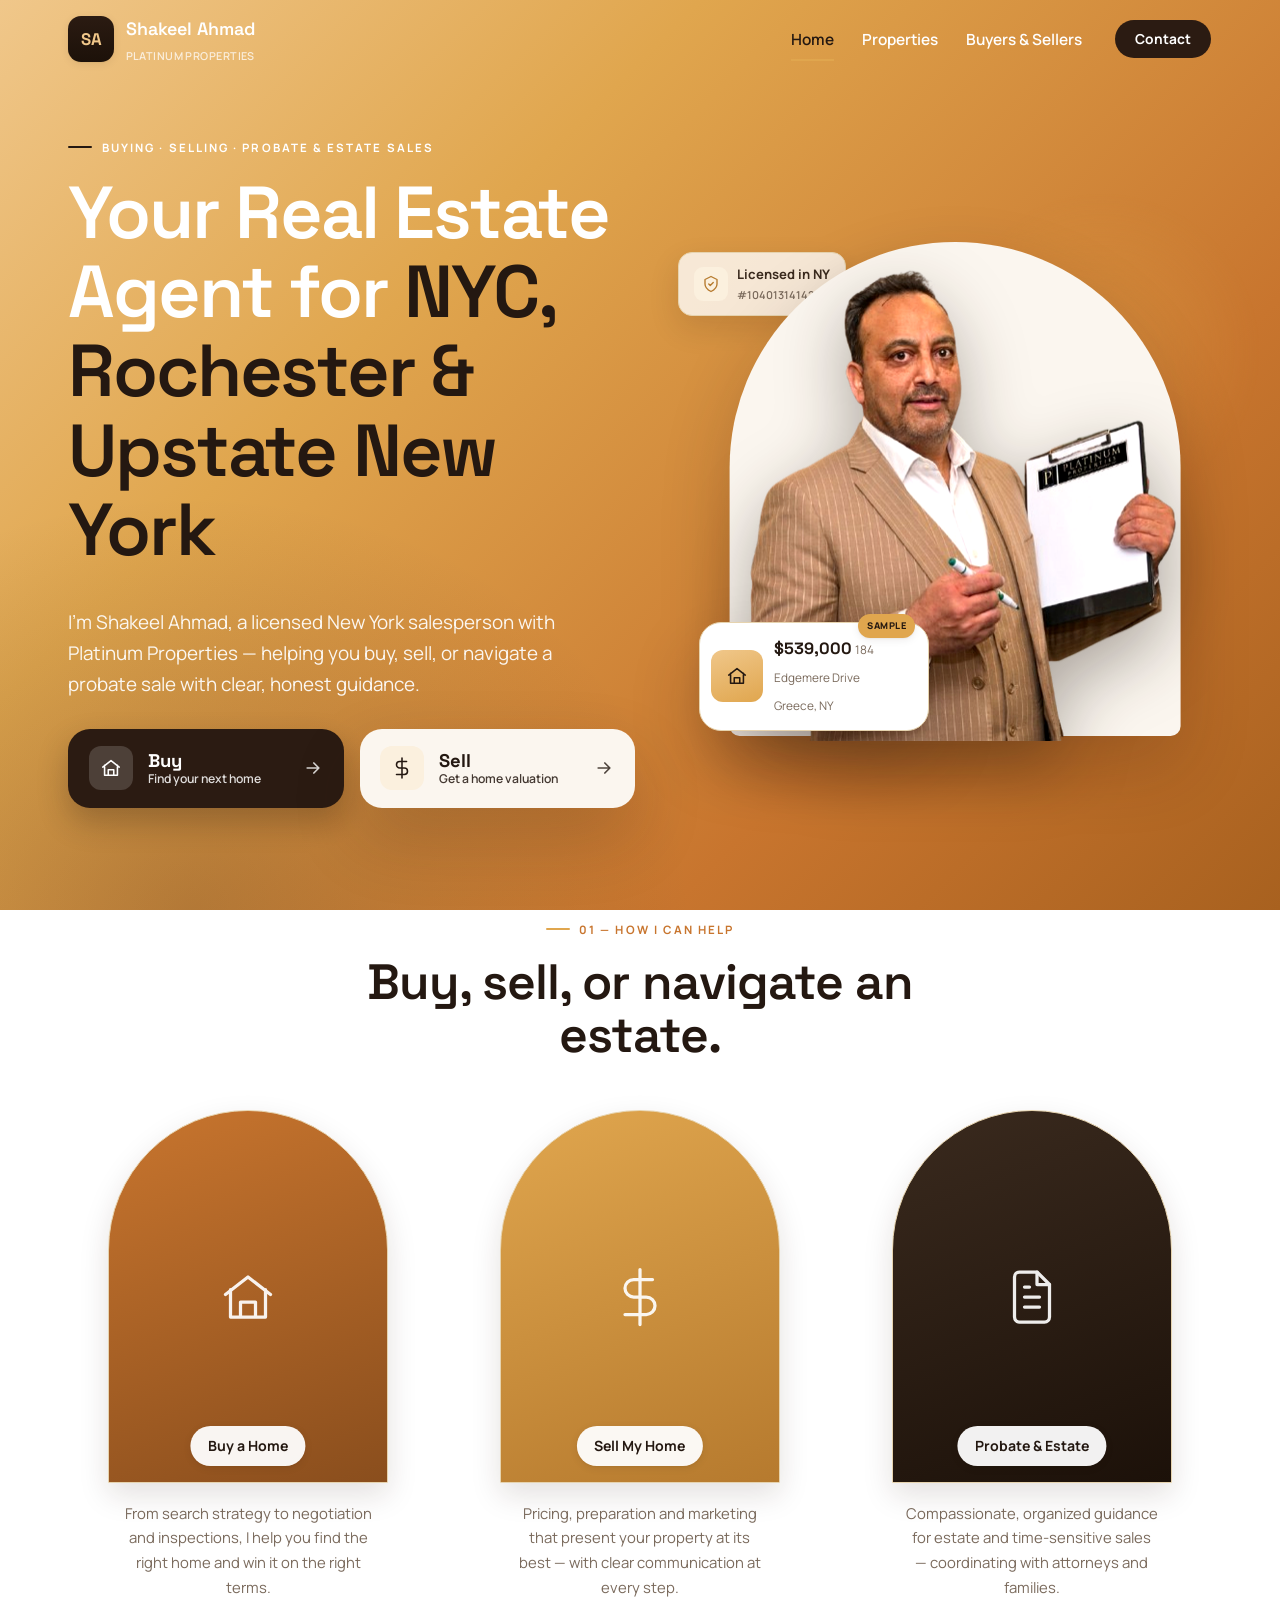
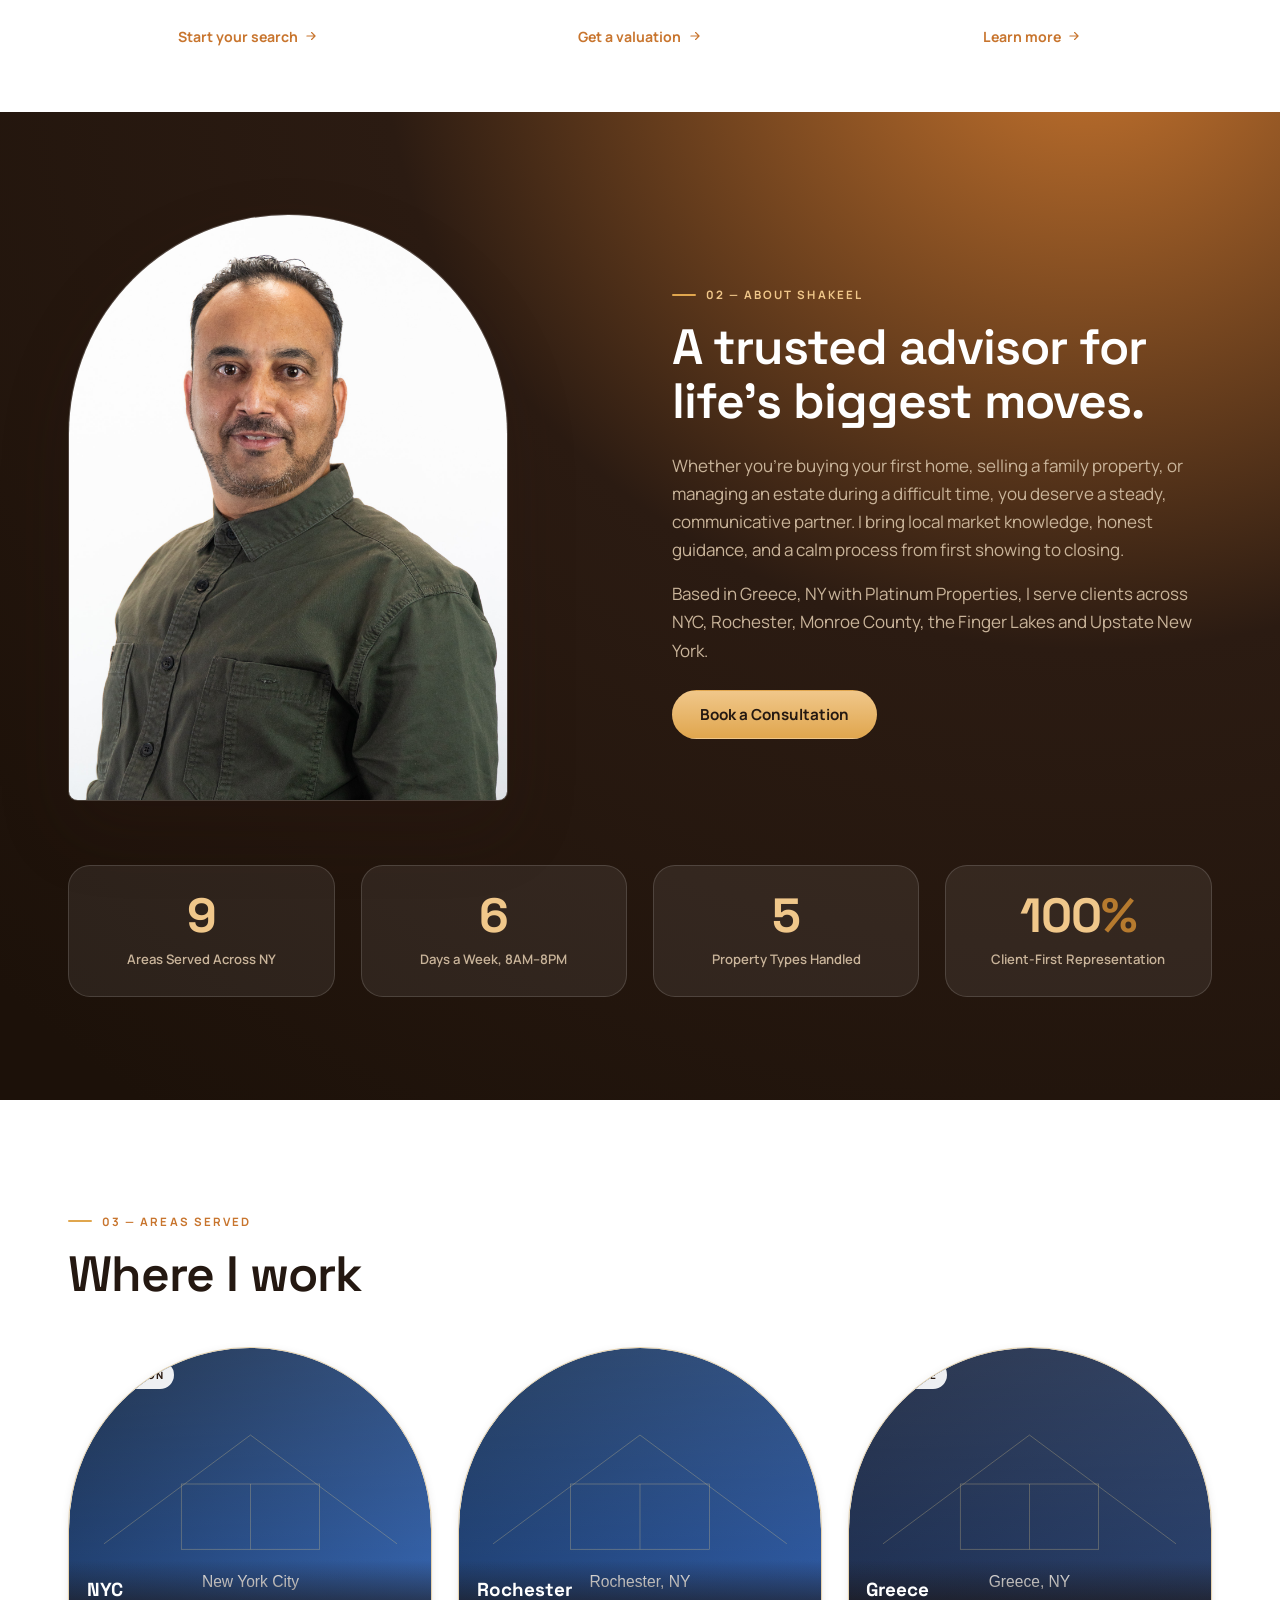
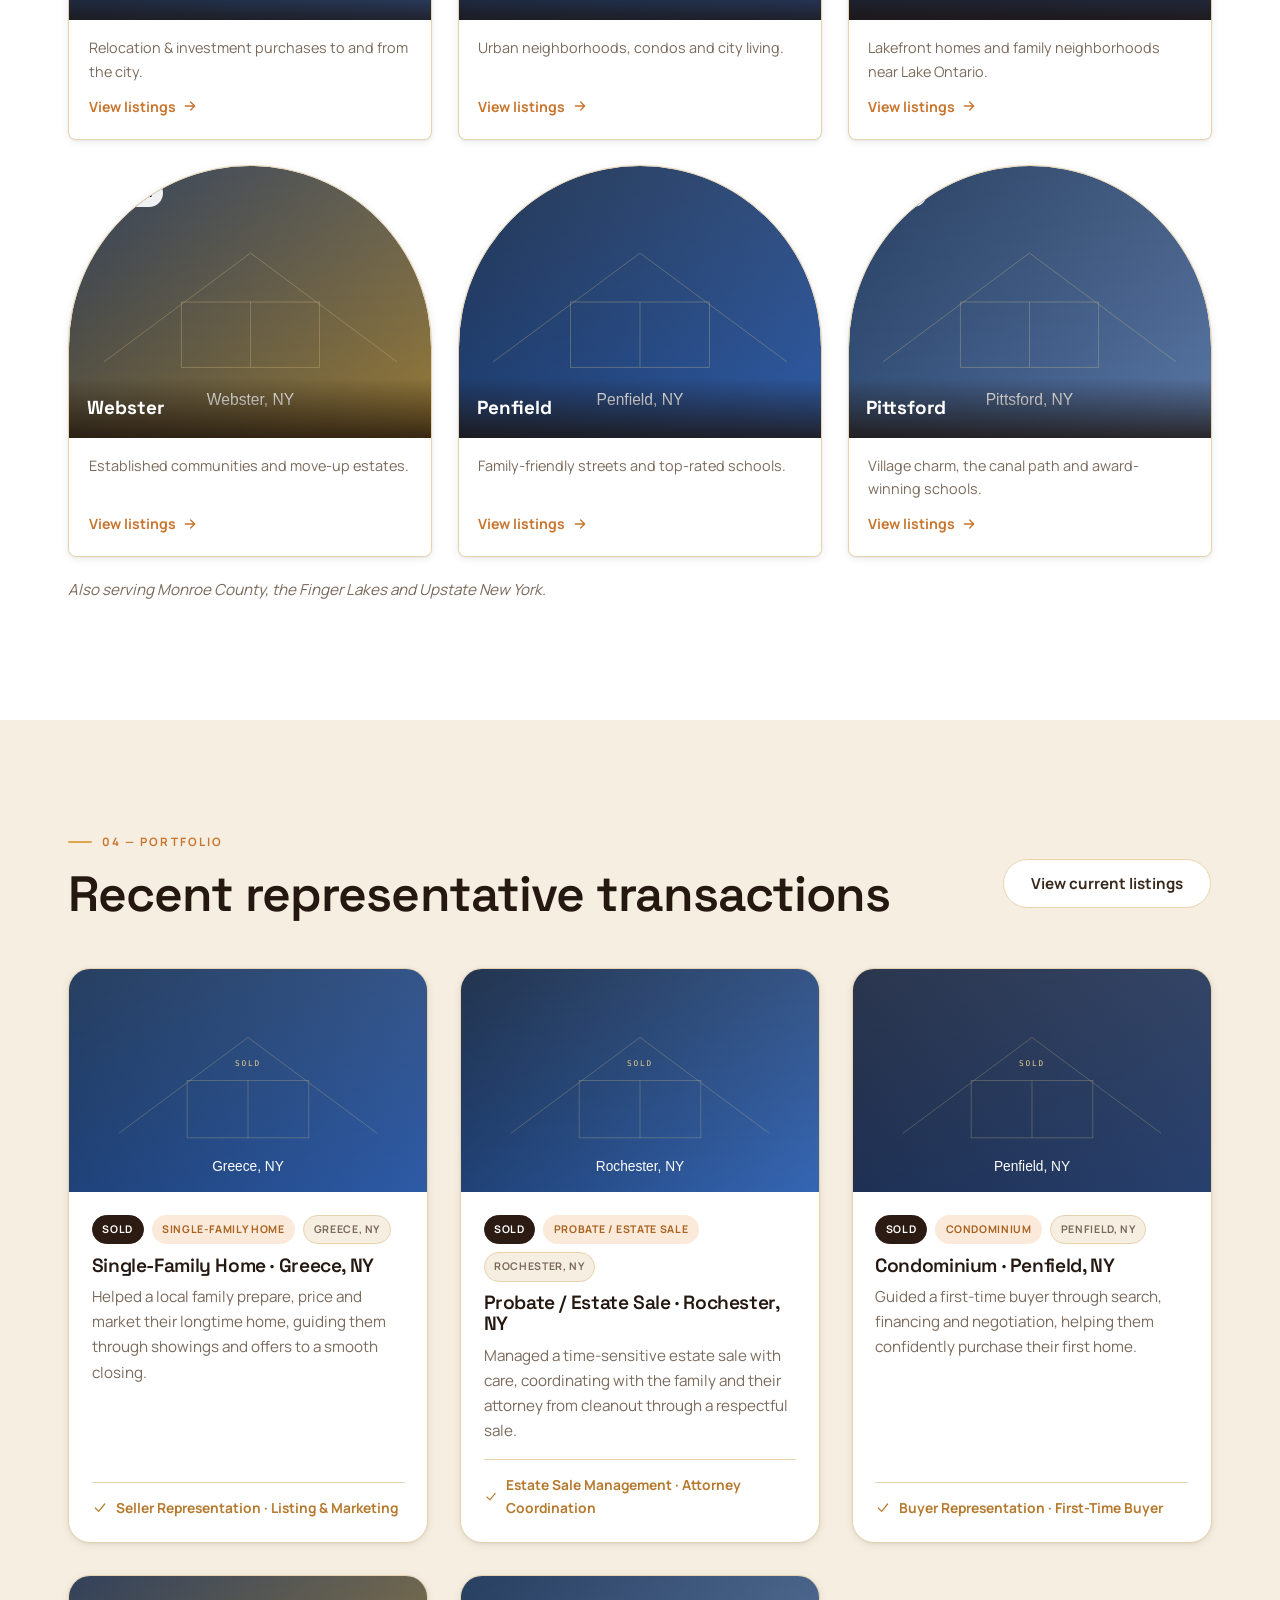
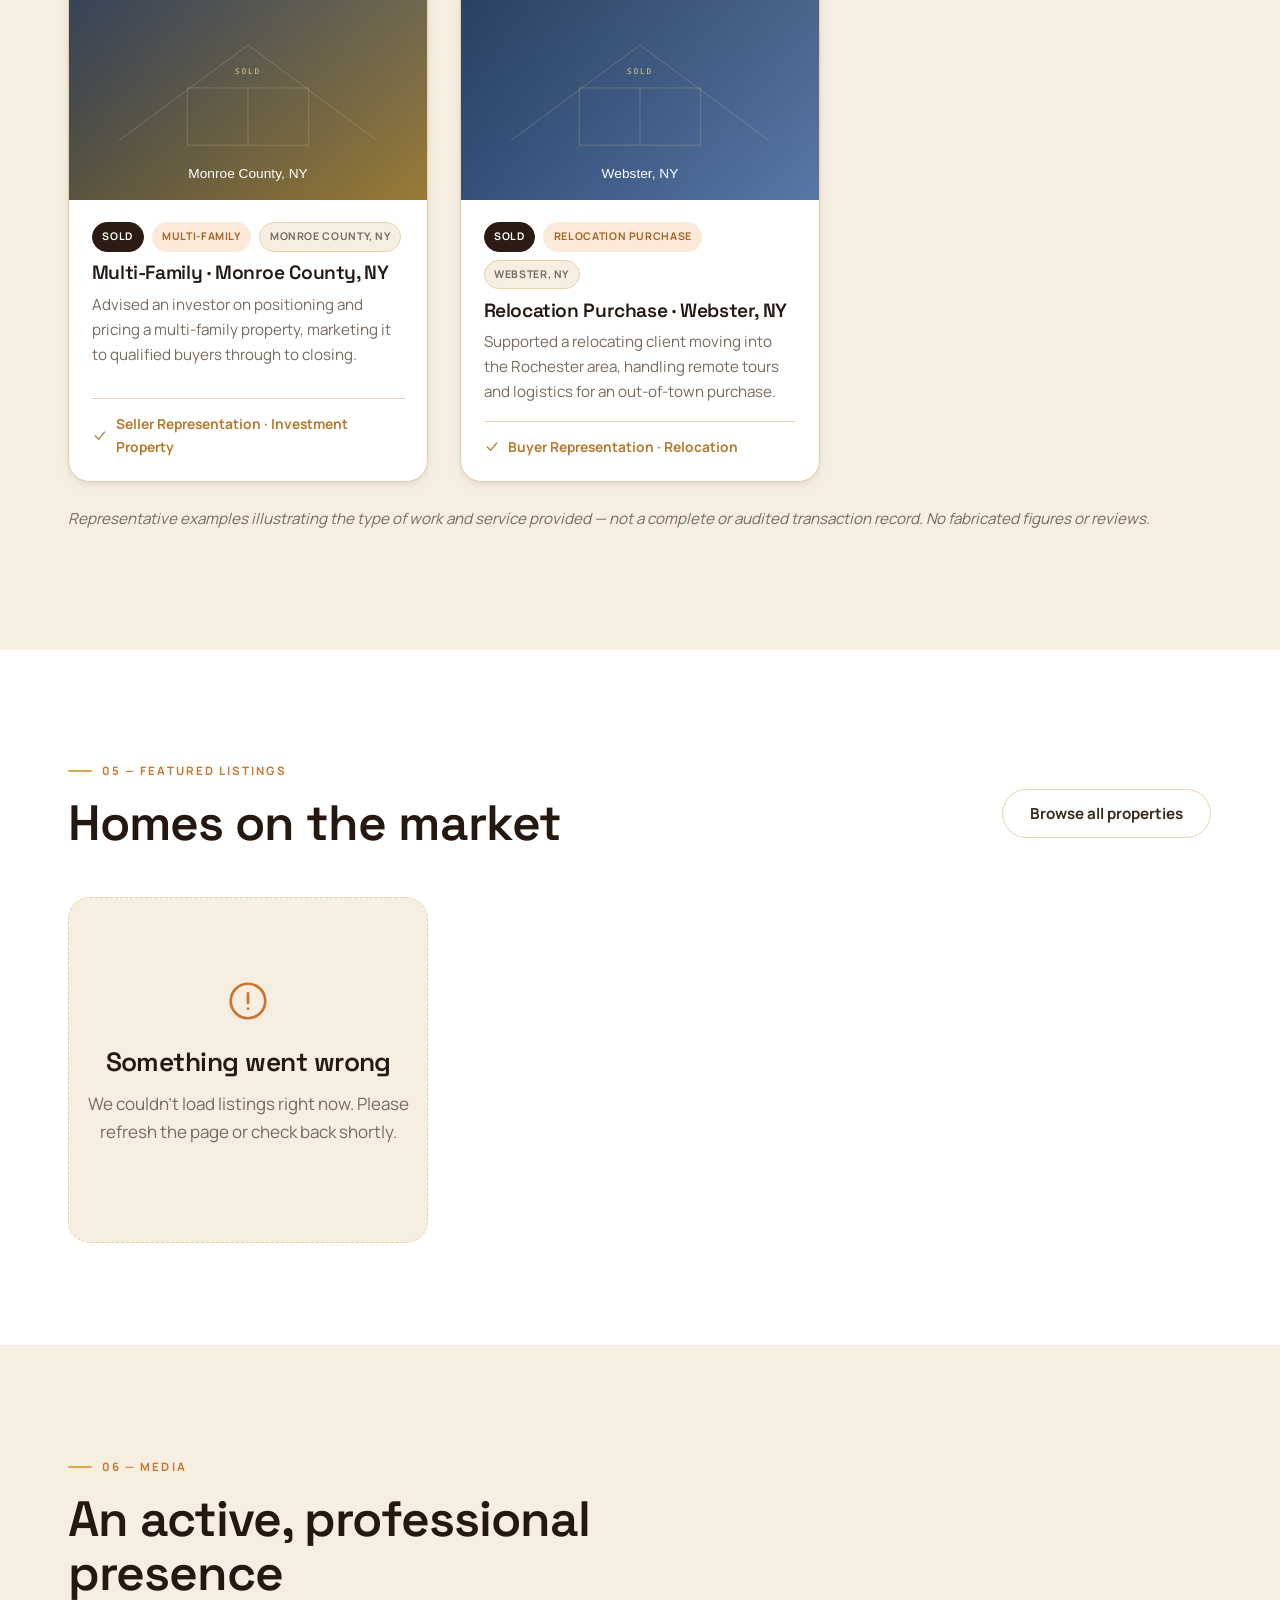
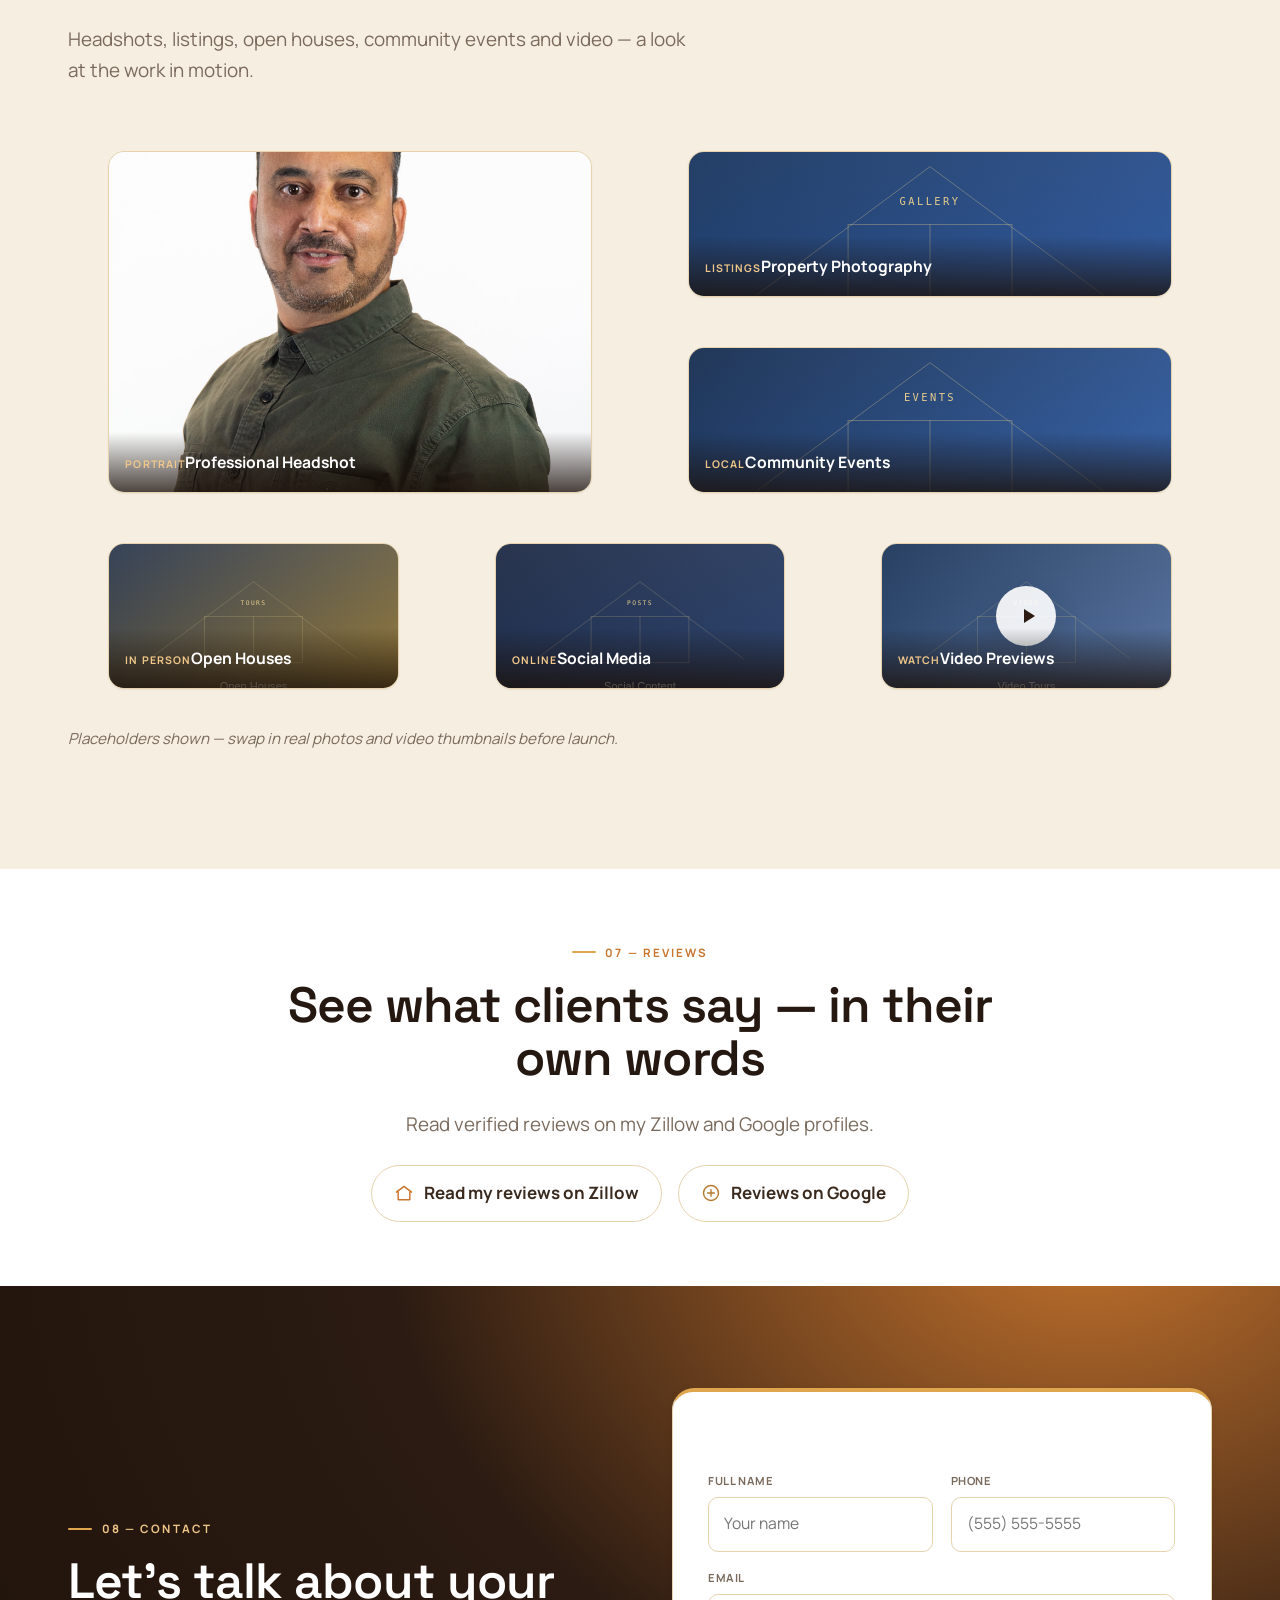
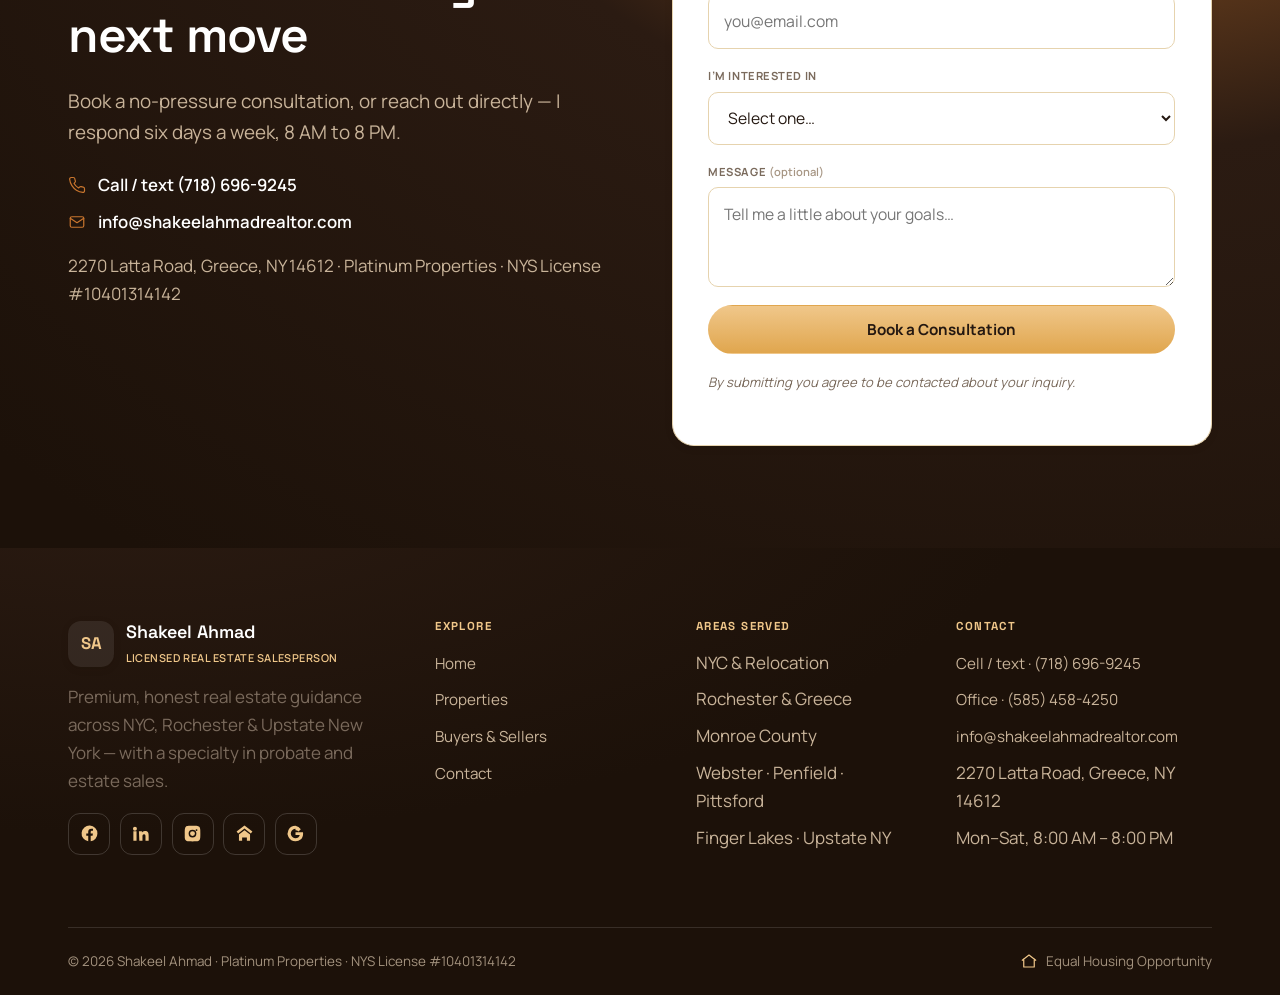
==== commit 37b11403: "Add self-serve property management: Supabase backend + admin panel Shakeel can now add, edit, and de" ====
--- a/index.html
+++ b/index.html
@@ -232,7 +232,6 @@
           <a class="btn btn--outline" href="properties.html">Browse all properties</a>
         </div>
         <div class="grid grid-3" id="featured-grid"></div>
-        <p class="note-italic" style="margin-top:1.5rem">Sample listings shown for demonstration — replace with live MLS data before launch.</p>
       </div>
     </section>
 
--- a/assets/css/styles.css
+++ b/assets/css/styles.css
@@ -513,6 +513,15 @@
 
 .empty-state { text-align: center; padding: clamp(3rem,8vw,5rem) 1rem; border: 1px dashed var(--line); border-radius: var(--r-lg); background: var(--gray-50); }
 .empty-state svg { width: 46px; height: 46px; stroke: var(--blue); margin-bottom: 1rem; }
+
+/* Loading skeleton — shown while listings are being fetched from Supabase. */
+@keyframes skeleton-pulse { 0%, 100% { opacity: 1; } 50% { opacity: .5; } }
+.skeleton-card { overflow: hidden; }
+.skeleton-card__media { aspect-ratio: 3/2; background: var(--gray-100); animation: skeleton-pulse 1.6s ease-in-out infinite; }
+.skeleton-card__body { padding: 1.2rem 1.3rem 1.4rem; display: grid; gap: .7rem; }
+.skeleton-line { height: 14px; border-radius: 6px; background: var(--gray-100); animation: skeleton-pulse 1.6s ease-in-out infinite; }
+.skeleton-line--sm { width: 45%; }
+.skeleton-line--lg { width: 85%; }
 
 
 /* 13. PROPERTY DETAIL ====================================================== */
@@ -729,6 +738,102 @@
 }
 
 
+/* 22. ADMIN PANEL ============================================================
+   Utilitarian dashboard for Shakeel to manage listings at /admin.html — same
+   tokens/fonts as the public site, but denser and function-first (no hero
+   motion, no marketing copy). Reuses .card/.btn/.form/.field-group/.badge
+   from the sections above wherever the look already matches.
+   ========================================================================== */
+.admin-body { background: var(--gray-50); min-height: 100vh; }
+
+.admin-header {
+  position: sticky; top: 0; z-index: 50; background: var(--white);
+  border-bottom: 1px solid var(--line); box-shadow: var(--shadow-xs);
+}
+.admin-header .container { display: flex; align-items: center; justify-content: space-between; gap: 1rem; padding-block: .9rem; }
+.admin-header__actions { display: flex; align-items: center; gap: .7rem; }
+
+.admin-main { padding-block: clamp(2rem, 4vw, 3rem); }
+
+/* Login ---------------------------------------------------------------- */
+.admin-login { min-height: calc(100vh - 74px); display: grid; place-items: center; padding: 1.5rem; }
+.admin-login__card { width: 100%; max-width: 400px; }
+.admin-login__card h1 { font-size: 1.6rem; margin-bottom: .3rem; }
+
+/* Toolbar / table -------------------------------------------------------- */
+.admin-toolbar { display: flex; flex-wrap: wrap; align-items: center; justify-content: space-between; gap: 1rem; margin-bottom: 1.6rem; }
+.admin-table-wrap { overflow-x: auto; border: 1px solid var(--line); border-radius: var(--r-lg); background: var(--white); box-shadow: var(--shadow-xs); }
+.admin-table { width: 100%; border-collapse: collapse; min-width: 640px; }
+.admin-table th { text-align: left; font-size: .68rem; font-weight: 700; letter-spacing: .06em; text-transform: uppercase; color: var(--slate); padding: .9rem 1rem; border-bottom: 1px solid var(--line); background: var(--gray-50); }
+.admin-table td { padding: .8rem 1rem; border-bottom: 1px solid var(--line); vertical-align: middle; font-size: .92rem; }
+.admin-table tr:last-child td { border-bottom: 0; }
+.admin-table__thumb { width: 56px; height: 56px; border-radius: var(--r-sm); object-fit: cover; background: var(--gray-100); flex: 0 0 auto; }
+.admin-table__addr { font-weight: 700; color: var(--ink); }
+.admin-table__city { color: var(--slate); font-size: .85rem; }
+.admin-table__actions { display: flex; gap: .5rem; white-space: nowrap; }
+.badge--static { position: static; display: inline-block; }
+
+/* Toast (success/error) --------------------------------------------------- */
+.admin-toast { position: fixed; right: 1.2rem; bottom: 1.2rem; z-index: 200; display: grid; gap: .6rem; }
+.admin-toast__item {
+  min-width: 260px; max-width: 360px; padding: .9rem 1.1rem; border-radius: var(--r-md);
+  background: var(--white); border: 1px solid var(--line); box-shadow: var(--shadow-lg);
+  font-size: .92rem; font-weight: 600; display: flex; align-items: flex-start; gap: .6rem;
+  animation: rise .3s var(--ease) both;
+}
+.admin-toast__item svg { width: 20px; height: 20px; flex: 0 0 auto; margin-top: .1rem; }
+.admin-toast__item--success { border-color: var(--gold-light); }
+.admin-toast__item--success svg { stroke: var(--gold-dark); }
+.admin-toast__item--error { border-color: #D9534F; }
+.admin-toast__item--error svg { stroke: #C0392B; }
+
+/* Modal -------------------------------------------------------------------*/
+.admin-modal-backdrop {
+  position: fixed; inset: 0; z-index: 150; background: rgba(28,17,9,.55);
+  display: flex; align-items: flex-start; justify-content: center; padding: 4vh 1rem;
+  overflow-y: auto;
+}
+.admin-modal-backdrop[hidden] { display: none; }
+.admin-modal { width: 100%; max-width: 720px; background: var(--white); border-radius: var(--r-lg); box-shadow: var(--shadow-lg); }
+.admin-modal__head { display: flex; align-items: center; justify-content: space-between; padding: 1.3rem 1.5rem; border-bottom: 1px solid var(--line); }
+.admin-modal__close { width: 36px; height: 36px; border-radius: 50%; border: 1px solid var(--line); background: var(--white); display: grid; place-items: center; }
+.admin-modal__close svg { width: 18px; height: 18px; }
+.admin-modal__body { padding: 1.5rem; }
+
+/* Compact 2-col field grid for the property form -------------------------- */
+.admin-form-grid { display: grid; grid-template-columns: 1fr 1fr; gap: 1.1rem; }
+.admin-form-grid .field-group--span2 { grid-column: 1 / -1; }
+
+/* Feature tag/chip input --------------------------------------------------- */
+.chip-input__row { display: flex; gap: .6rem; }
+.chip-input__row input { flex: 1; }
+.chip-list { display: flex; flex-wrap: wrap; gap: .5rem; margin-top: .7rem; }
+.chip { display: inline-flex; align-items: center; gap: .4rem; padding: .4rem .5rem .4rem .8rem; border-radius: var(--r-pill); background: var(--gray-50); border: 1px solid var(--line); font-size: .84rem; font-weight: 600; color: var(--charcoal); }
+.chip button { display: grid; place-items: center; width: 18px; height: 18px; border-radius: 50%; background: var(--gray-150); }
+.chip button svg { width: 11px; height: 11px; }
+
+/* Photo dropzone + previews ------------------------------------------------ */
+.dropzone {
+  border: 2px dashed var(--line); border-radius: var(--r-md); padding: 1.6rem 1rem;
+  text-align: center; cursor: pointer; transition: border-color var(--dur) var(--ease), background-color var(--dur) var(--ease);
+}
+.dropzone:hover, .dropzone.is-dragover { border-color: var(--blue); background: var(--blue-50); }
+.dropzone svg { width: 30px; height: 30px; stroke: var(--slate); margin-bottom: .5rem; }
+.dropzone__hint { font-size: .86rem; color: var(--slate); }
+.dropzone__hint strong { color: var(--blue); }
+
+.photo-grid { display: grid; grid-template-columns: repeat(auto-fill, minmax(96px, 1fr)); gap: .7rem; margin-top: 1rem; }
+.photo-thumb { position: relative; aspect-ratio: 1; border-radius: var(--r-sm); overflow: hidden; border: 1px solid var(--line); background: var(--gray-100); }
+.photo-thumb img { width: 100%; height: 100%; object-fit: cover; }
+.photo-thumb__remove { position: absolute; top: 4px; right: 4px; width: 22px; height: 22px; border-radius: 50%; background: rgba(28,17,9,.72); display: grid; place-items: center; }
+.photo-thumb__remove svg { width: 12px; height: 12px; stroke: #fff; }
+.photo-thumb__cover { position: absolute; left: 4px; bottom: 4px; font-size: .58rem; font-weight: 800; text-transform: uppercase; letter-spacing: .05em; padding: .2rem .45rem; border-radius: var(--r-pill); background: var(--gold); color: var(--ink); }
+.photo-thumb__progress { position: absolute; inset: 0; background: rgba(255,255,255,.85); display: grid; place-items: center; font-size: .68rem; font-weight: 700; color: var(--ink); text-align: center; padding: .3rem; }
+
+.admin-hint { font-size: .82rem; color: var(--slate); margin-top: .4rem; }
+.admin-hint--error { color: #C0392B; font-weight: 600; }
+
+
 /* 21. REDUCED MOTION / PRINT =============================================== */
 @media (prefers-reduced-motion: reduce) {
   html { scroll-behavior: auto; }
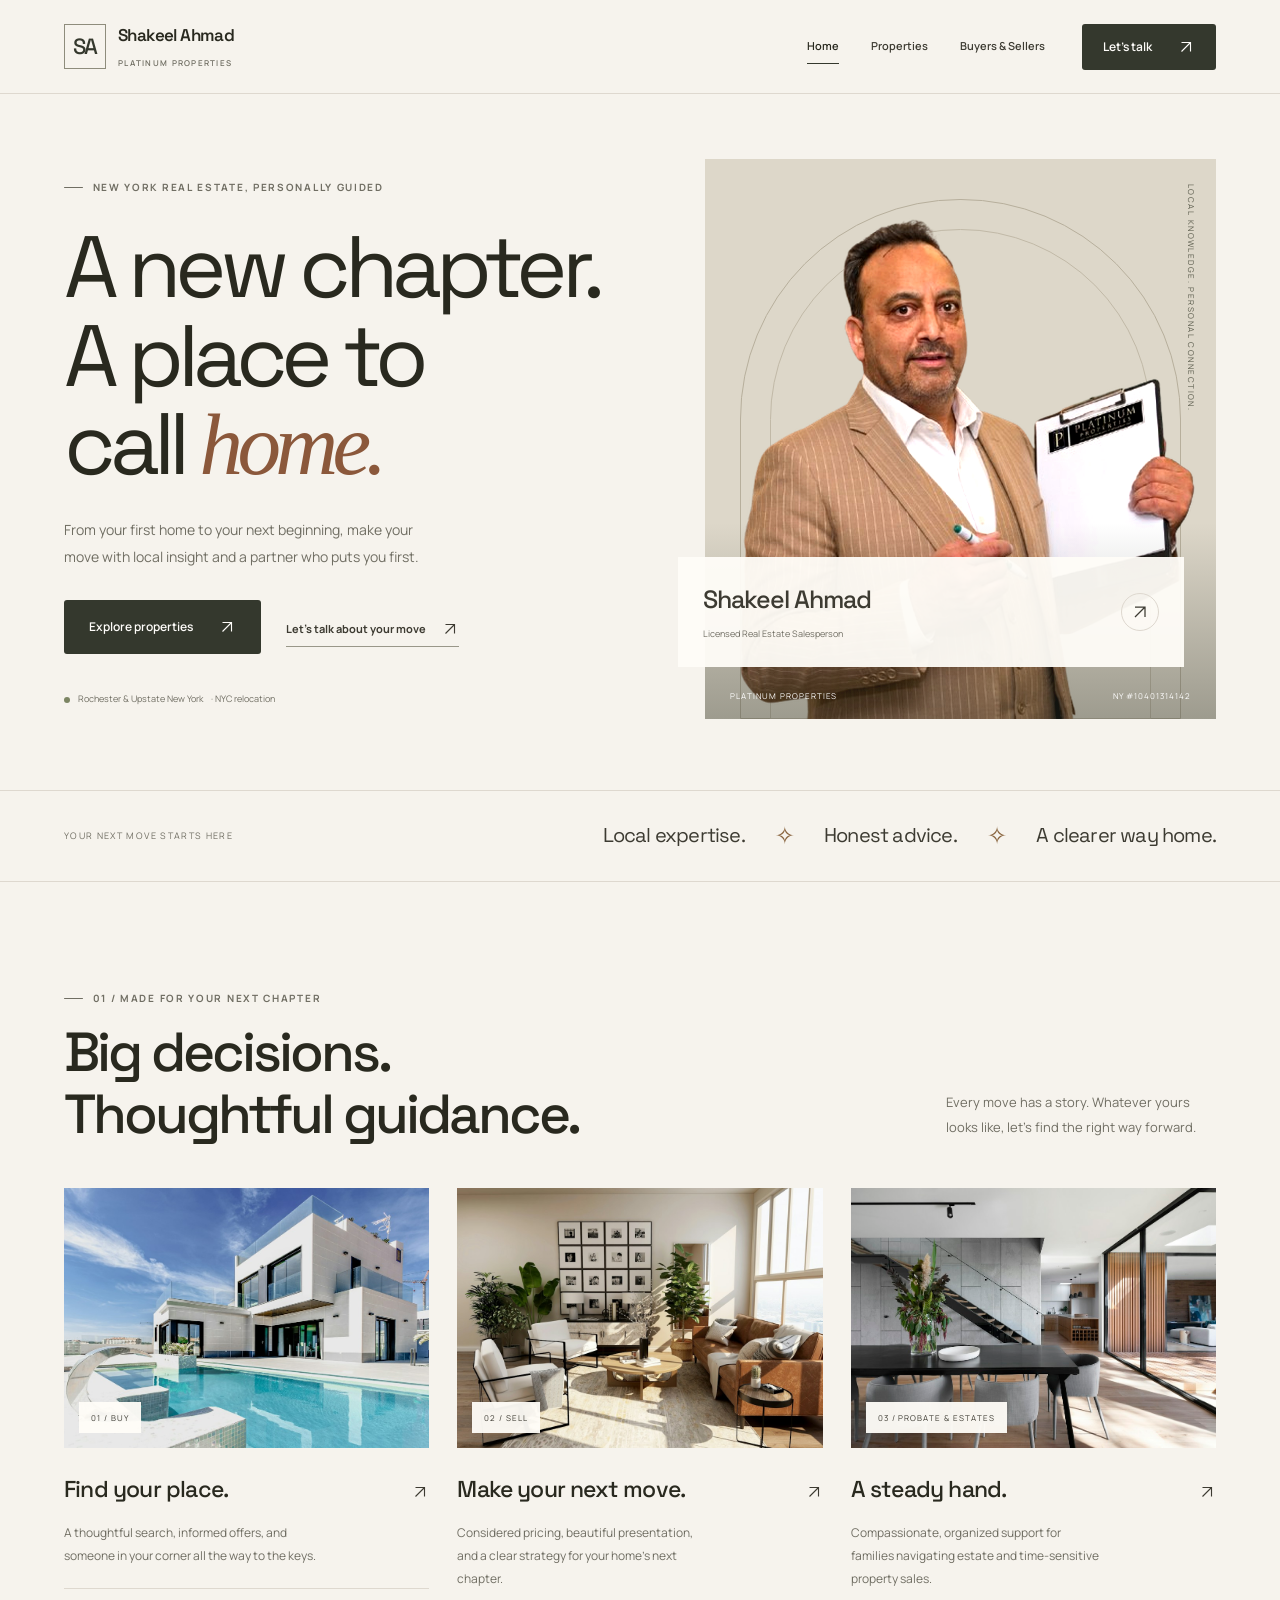
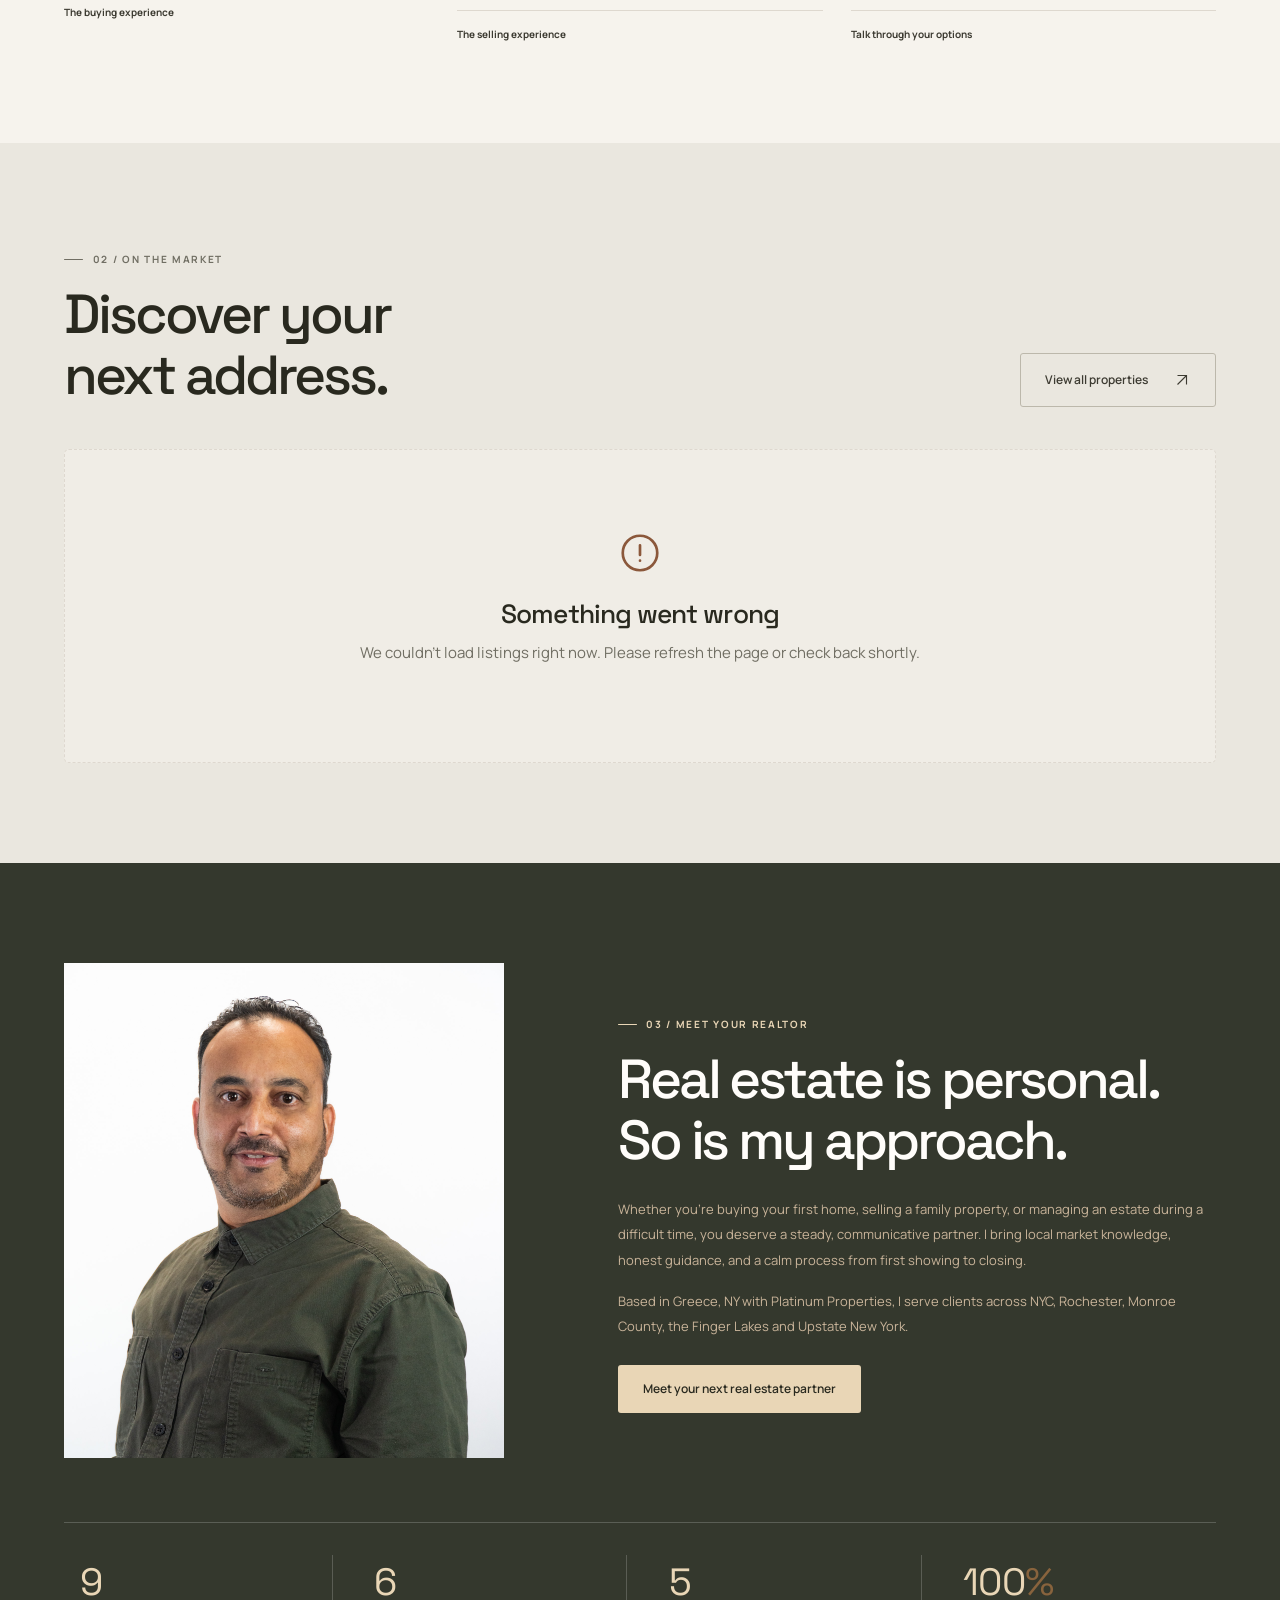
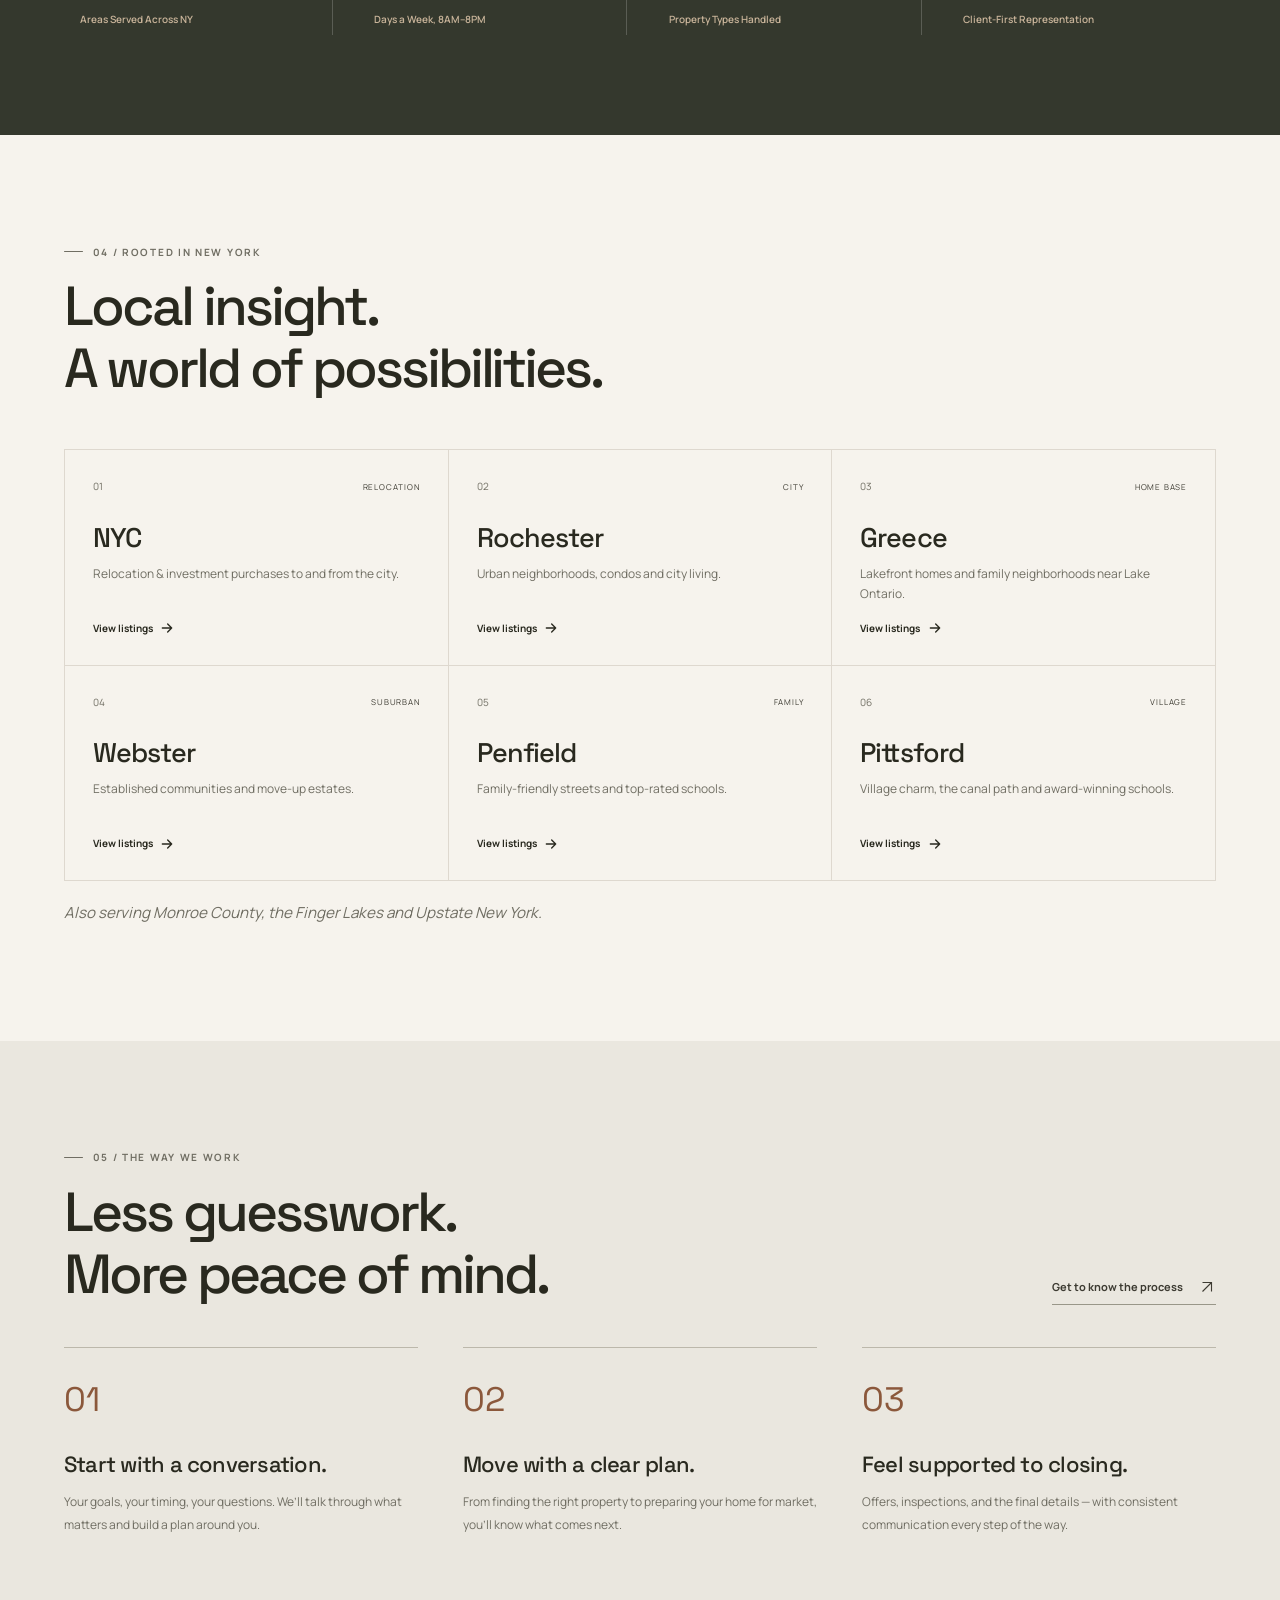
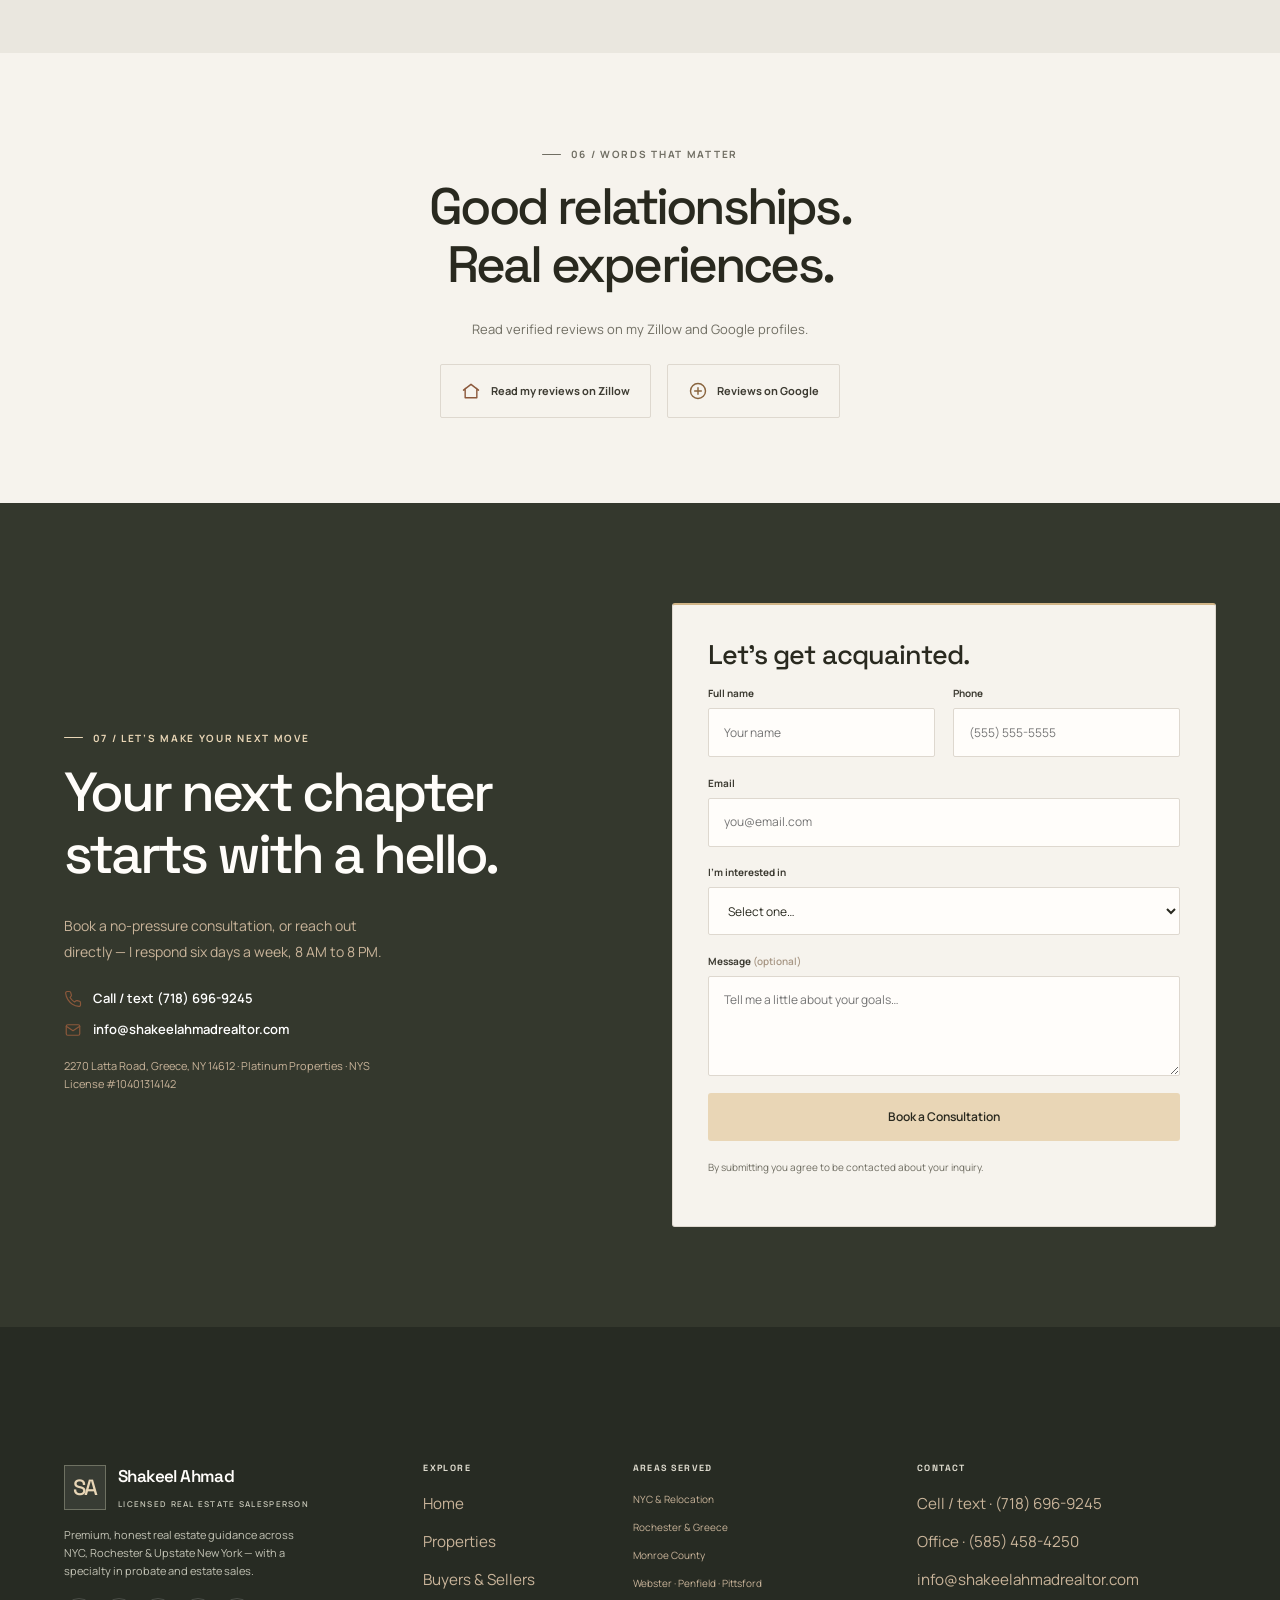
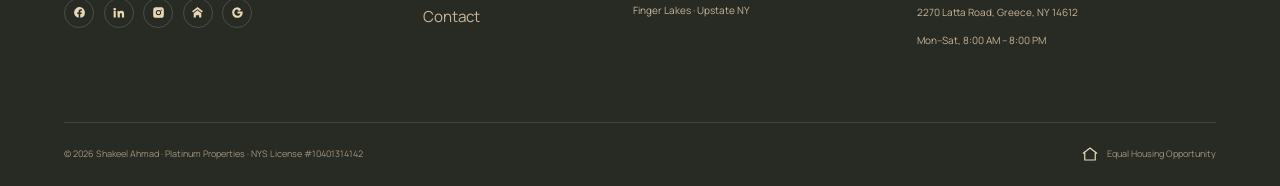
==== commit 892e25f6: "Redesign realtor website with editorial layouts and responsive styling" ====
--- a/index.html
+++ b/index.html
@@ -62,11 +62,11 @@
   }
   </script>
 </head>
-<body>
+<body class="home-page">
   <a class="skip-link" href="#main">Skip to content</a>
 
   <!-- ============================= HEADER ============================= -->
-  <header class="site-header on-hero">
+  <header class="site-header">
     <div class="container">
       <a class="brand" href="index.html" aria-label="Shakeel Ahmad Realtor — home">
         <span class="brand__seal" aria-hidden="true">SA</span>
@@ -76,7 +76,7 @@
         <a class="nav__link" href="index.html">Home</a>
         <a class="nav__link" href="properties.html">Properties</a>
         <a class="nav__link" href="buyers-sellers.html">Buyers &amp; Sellers</a>
-        <span class="nav__cta"><a class="btn btn--primary btn--sm" href="#contact">Contact</a></span>
+        <span class="nav__cta"><a class="btn btn--primary btn--sm" href="#contact">Let’s talk <span aria-hidden="true"><svg class="direction-arrow" viewBox="0 0 24 24" fill="none" stroke="currentColor" stroke-width="1.5" aria-hidden="true"><path d="M6 18 18 6M6 6h12v12"/></svg></span></a></span>
       </nav>
       <button class="nav-toggle" aria-label="Toggle menu" aria-expanded="false" aria-controls="primary-nav">
         <span class="nav-toggle__bar"></span><span class="nav-toggle__bar"></span><span class="nav-toggle__bar"></span>
@@ -85,92 +85,41 @@
   </header>
 
   <main id="main">
-    <!-- ============================== HERO ============================== -->
-    <section class="hero">
-      <div class="container">
-        <div class="hero__grid">
-          <div>
-            <p class="eyebrow" data-hero="1">Buying · Selling · Probate &amp; Estate Sales</p>
-            <h1 data-hero="2">Your Real Estate Agent for <span class="accent-gold">NYC, Rochester &amp; Upstate New York</span></h1>
-            <p class="hero__sub" data-hero="3">I’m Shakeel Ahmad, a licensed New York salesperson with Platinum Properties — helping you buy, sell, or navigate a probate sale with clear, honest guidance.</p>
-
-            <!-- Primary Buy / Sell paths (large, thumb-friendly) -->
-            <div class="hero__buysell" data-hero="4">
-              <a class="buysell-btn buysell-btn--buy" href="properties.html">
-                <span class="bs-icon" aria-hidden="true"><svg viewBox="0 0 24 24" fill="none" stroke="currentColor" stroke-width="1.7" stroke-linecap="round" stroke-linejoin="round"><path d="m3 11 9-7 9 7M5 9v11h14V9M9 20v-6h6v6"/></svg></span>
-                <span class="bs-label">Buy<small>Find your next home</small></span>
-                <svg class="bs-arrow" viewBox="0 0 24 24" fill="none" stroke="currentColor" stroke-width="2" stroke-linecap="round" stroke-linejoin="round" aria-hidden="true"><path d="M5 12h14M13 6l6 6-6 6"/></svg>
-              </a>
-              <a class="buysell-btn buysell-btn--sell" href="#contact">
-                <span class="bs-icon" aria-hidden="true"><svg viewBox="0 0 24 24" fill="none" stroke="currentColor" stroke-width="1.7" stroke-linecap="round" stroke-linejoin="round"><path d="M12 1v22M17 5H9.5a3.5 3.5 0 0 0 0 7h5a3.5 3.5 0 0 1 0 7H6"/></svg></span>
-                <span class="bs-label">Sell<small>Get a home valuation</small></span>
-                <svg class="bs-arrow" viewBox="0 0 24 24" fill="none" stroke="currentColor" stroke-width="2" stroke-linecap="round" stroke-linejoin="round" aria-hidden="true"><path d="M5 12h14M13 6l6 6-6 6"/></svg>
-              </a>
-            </div>
-          </div>
-
-          <!-- Personal photo hero: Shakeel's real cutout photo floats over the gradient -->
-          <div class="hero__art" data-hero="3">
-            <div class="hero__cutout">
-              <img src="assets/img/shakeel-hero-clipboard.png" alt="Shakeel Ahmad, Licensed Real Estate Salesperson with Platinum Properties" loading="eager" width="920" height="1009">
-            </div>
-            <!-- floating glass trust badge -->
-            <div class="art-badge art-badge--tl" aria-hidden="true">
-              <span class="ico gold"><svg viewBox="0 0 24 24" width="18" height="18" fill="none" stroke="currentColor" stroke-width="1.8" stroke-linecap="round" stroke-linejoin="round"><path d="M12 2 4 6v6c0 5 3.4 7.7 8 10 4.6-2.3 8-5 8-10V6z"/><path d="m9 12 2 2 4-4"/></svg></span>
-              <span>Licensed in NY<small>#10401314142</small></span>
-            </div>
-            <!-- Floating listing preview (sample — matches a real PROPERTIES entry) -->
-            <span class="hero__listing-peek" aria-hidden="true">
-              <span class="lp-badge">Sample</span>
-              <span class="lp-thumb"><svg viewBox="0 0 24 24" width="22" height="22" fill="none" stroke="currentColor" stroke-width="1.7" stroke-linecap="round" stroke-linejoin="round"><path d="m3 11 9-7 9 7M5 9v11h14V9M9 20v-6h6v6"/></svg></span>
-              <span>
-                <span class="lp-price">$539,000</span>
-                <span class="lp-addr">184 Edgemere Drive<br>Greece, NY</span>
-              </span>
-            </span>
-          </div>
-        </div>
-      </div>
-    </section>
-
-    <!-- ==================== SERVICE PATHS (arch cards) ================== -->
-    <section class="section section--tight category-section" aria-labelledby="exp-h">
-      <div class="container">
-        <div class="section-head center" data-reveal>
-          <p class="eyebrow center">01 — How I can help</p>
-          <h2 id="exp-h">Buy, sell, or navigate an estate.</h2>
-        </div>
-        <div class="category-grid">
-          <a class="category-arch" href="properties.html" data-reveal>
-            <div class="category-arch__photo arch-top ph-buy">
-              <svg viewBox="0 0 24 24" fill="none" stroke-linecap="round" stroke-linejoin="round" stroke-width="1.4"><path d="m3 11 9-7 9 7M5 9v11h14V9M9 20v-6h6v6"/></svg>
-              <span class="category-arch__label">Buy a Home</span>
-            </div>
-            <p class="category-arch__desc">From search strategy to negotiation and inspections, I help you find the right home and win it on the right terms.</p>
-            <span class="category-arch__link">Start your search <svg width="14" height="14" viewBox="0 0 24 24" fill="none" stroke="currentColor" stroke-width="2" stroke-linecap="round" stroke-linejoin="round"><path d="M5 12h14M13 6l6 6-6 6"/></svg></span>
-          </a>
-          <a class="category-arch" href="#contact" data-reveal data-reveal-delay="1">
-            <div class="category-arch__photo arch-top ph-sell">
-              <svg viewBox="0 0 24 24" fill="none" stroke-linecap="round" stroke-linejoin="round" stroke-width="1.4"><path d="M12 1v22M17 5H9.5a3.5 3.5 0 0 0 0 7h5a3.5 3.5 0 0 1 0 7H6"/></svg>
-              <span class="category-arch__label">Sell My Home</span>
-            </div>
-            <p class="category-arch__desc">Pricing, preparation and marketing that present your property at its best — with clear communication at every step.</p>
-            <span class="category-arch__link">Get a valuation <svg width="14" height="14" viewBox="0 0 24 24" fill="none" stroke="currentColor" stroke-width="2" stroke-linecap="round" stroke-linejoin="round"><path d="M5 12h14M13 6l6 6-6 6"/></svg></span>
-          </a>
-          <a class="category-arch" href="#contact" data-reveal data-reveal-delay="2">
-            <div class="category-arch__photo arch-top ph-probate">
-              <svg viewBox="0 0 24 24" fill="none" stroke-linecap="round" stroke-linejoin="round" stroke-width="1.4"><path d="M9 12h6M9 16h6M9 8h2M14 2H7a2 2 0 0 0-2 2v16a2 2 0 0 0 2 2h10a2 2 0 0 0 2-2V7z"/><path d="M14 2v5h5"/></svg>
-              <span class="category-arch__label">Probate &amp; Estate</span>
-            </div>
-            <p class="category-arch__desc">Compassionate, organized guidance for estate and time-sensitive sales — coordinating with attorneys and families.</p>
-            <span class="category-arch__link">Learn more <svg width="14" height="14" viewBox="0 0 24 24" fill="none" stroke="currentColor" stroke-width="2" stroke-linecap="round" stroke-linejoin="round"><path d="M5 12h14M13 6l6 6-6 6"/></svg></span>
-          </a>
-        </div>
-      </div>
-    </section>
+    <section class="editorial-hero" aria-labelledby="hero-title">
+      <div class="container editorial-hero__grid">
+        <div class="editorial-hero__copy">
+          <p class="eyebrow">NEW YORK REAL ESTATE, PERSONALLY GUIDED</p>
+          <h1 id="hero-title">A new chapter.<br>A place to<br>call <em>home.</em></h1>
+          <p class="editorial-hero__description">From your first home to your next beginning, make your move with local insight and a partner who puts you first.</p>
+          <div class="editorial-hero__actions"><a class="btn btn--primary" href="properties.html">Explore properties <span aria-hidden="true"><svg class="direction-arrow" viewBox="0 0 24 24" fill="none" stroke="currentColor" stroke-width="1.5" aria-hidden="true"><path d="M6 18 18 6M6 6h12v12"/></svg></span></a><a class="editorial-link" href="#contact">Let’s talk about your move <span aria-hidden="true"><svg class="direction-arrow" viewBox="0 0 24 24" fill="none" stroke="currentColor" stroke-width="1.5" aria-hidden="true"><path d="M6 18 18 6M6 6h12v12"/></svg></span></a></div>
+          <div class="hero-location"><span class="location-dot" aria-hidden="true"></span> Rochester &amp; Upstate New York <span class="hero-location__extra">· NYC relocation</span></div>
+        </div>
+        <div class="portrait-stage">
+          <div class="portrait-stage__lines" aria-hidden="true"></div>
+          <span class="portrait-stage__label">LOCAL KNOWLEDGE. PERSONAL CONNECTION.</span>
+          <img src="assets/img/shakeel-hero-clipboard.png" alt="Shakeel Ahmad, your licensed New York real estate salesperson" width="920" height="1009" fetchpriority="high">
+          <div class="portrait-caption"><div><strong>Shakeel Ahmad</strong><span>Licensed Real Estate Salesperson</span></div><span class="portrait-caption__mark" aria-hidden="true"><svg class="direction-arrow" viewBox="0 0 24 24" fill="none" stroke="currentColor" stroke-width="1.5" aria-hidden="true"><path d="M6 18 18 6M6 6h12v12"/></svg></span></div>
+          <div class="portrait-license">PLATINUM PROPERTIES <span>NY #10401314142</span></div>
+        </div>
+      </div>
+    </section>
+    <div class="market-ribbon"><div class="container"><span>YOUR NEXT MOVE STARTS HERE</span><p>Local expertise.<i aria-hidden="true">✧</i> Honest advice.<i aria-hidden="true">✧</i> A clearer way home.</p></div></div>
+
+    <section class="section services-section" aria-labelledby="exp-h">
+      <div class="container">
+        <div class="editorial-heading"><div><p class="eyebrow">01 / MADE FOR YOUR NEXT CHAPTER</p><h2 id="exp-h">Big decisions.<br>Thoughtful guidance.</h2></div><p>Every move has a story. Whatever yours looks like, let’s find the right way forward.</p></div>
+        <div class="service-grid">
+          <a class="service-card" href="buyers-sellers.html#buying"><div class="service-card__photo"><img src="assets/img/home-exterior.jpg" alt="Residential architecture inspiration" loading="lazy" width="1000" height="667"><span>01 / BUY</span></div><div class="service-card__title"><h3>Find your place.</h3><span aria-hidden="true"><svg class="direction-arrow" viewBox="0 0 24 24" fill="none" stroke="currentColor" stroke-width="1.5" aria-hidden="true"><path d="M6 18 18 6M6 6h12v12"/></svg></span></div><p>A thoughtful search, informed offers, and someone in your corner all the way to the keys.</p><span class="service-card__link">The buying experience</span></a>
+          <a class="service-card" href="buyers-sellers.html#selling"><div class="service-card__photo"><img src="assets/img/home-interior.jpg" alt="Living room staging inspiration" loading="lazy" width="1000" height="667"><span>02 / SELL</span></div><div class="service-card__title"><h3>Make your next move.</h3><span aria-hidden="true"><svg class="direction-arrow" viewBox="0 0 24 24" fill="none" stroke="currentColor" stroke-width="1.5" aria-hidden="true"><path d="M6 18 18 6M6 6h12v12"/></svg></span></div><p>Considered pricing, beautiful presentation, and a clear strategy for your home’s next chapter.</p><span class="service-card__link">The selling experience</span></a>
+          <a class="service-card" href="#contact" data-intent="Probate or estate sale"><div class="service-card__photo"><img src="assets/img/home-detail.jpg" alt="Quiet residential interior inspiration" loading="lazy" width="1000" height="667"><span>03 / PROBATE &amp; ESTATES</span></div><div class="service-card__title"><h3>A steady hand.</h3><span aria-hidden="true"><svg class="direction-arrow" viewBox="0 0 24 24" fill="none" stroke="currentColor" stroke-width="1.5" aria-hidden="true"><path d="M6 18 18 6M6 6h12v12"/></svg></span></div><p>Compassionate, organized support for families navigating estate and time-sensitive property sales.</p><span class="service-card__link">Talk through your options</span></a>
+        </div>
+      </div>
+    </section>
+
+    <section class="section section--gray featured-section" aria-labelledby="featured-h"><div class="container"><div class="editorial-heading"><div><p class="eyebrow">02 / ON THE MARKET</p><h2 id="featured-h">Discover your<br>next address.</h2></div><a class="btn btn--outline" href="properties.html">View all properties <span aria-hidden="true"><svg class="direction-arrow" viewBox="0 0 24 24" fill="none" stroke="currentColor" stroke-width="1.5" aria-hidden="true"><path d="M6 18 18 6M6 6h12v12"/></svg></span></a></div><div class="grid grid-3" id="featured-grid"></div></div></section>
 
     <!-- =========================== ABOUT/BIO =========================== -->
-    <section class="section section--navy" aria-labelledby="about-h" id="about">
+    <section class="section section--navy about-section" aria-labelledby="about-h" id="about">
       <div class="container">
         <div class="grid grid-2" style="align-items:center; gap:clamp(2rem,5vw,4rem)">
           <div data-reveal>
@@ -179,12 +128,12 @@
             </div>
           </div>
           <div data-reveal data-reveal-delay="1">
-            <p class="eyebrow on-dark">02 — About Shakeel</p>
-            <h2 id="about-h">A trusted advisor for life’s biggest moves.</h2>
+            <p class="eyebrow on-dark">03 / MEET YOUR REALTOR</p>
+            <h2 id="about-h">Real estate is personal.<br>So is my approach.</h2>
             <p class="text-soft">Whether you’re buying your first home, selling a family property, or managing an estate during a difficult time, you deserve a steady, communicative partner. I bring local market knowledge, honest guidance, and a calm process from first showing to closing.</p>
             <p class="text-soft">Based in Greece, NY with Platinum Properties, I serve clients across NYC, Rochester, Monroe County, the Finger Lakes and Upstate New York.</p>
 
-            <div style="margin-top:1.6rem"><a class="btn btn--gold" href="#contact">Book a Consultation</a></div>
+            <div style="margin-top:1.6rem"><a class="btn btn--gold" href="#contact">Meet your next real estate partner</a></div>
           </div>
         </div>
 
@@ -198,8 +147,8 @@
       <div class="container">
         <div class="results-meta" data-reveal>
           <div>
-            <p class="eyebrow">03 — Areas Served</p>
-            <h2 id="areas-h">Where I work</h2>
+            <p class="eyebrow">04 / ROOTED IN NEW YORK</p>
+            <h2 id="areas-h">Local insight.<br>A world of possibilities.</h2>
           </div>
         </div>
         <!-- Area cards render from AREAS -->
@@ -208,52 +157,13 @@
       </div>
     </section>
 
-    <!-- =========================== PORTFOLIO =========================== -->
-    <section class="section section--gray" aria-labelledby="portfolio-h">
-      <div class="container">
-        <div class="results-meta" data-reveal>
-          <div>
-            <p class="eyebrow">04 — Portfolio</p>
-            <h2 id="portfolio-h">Recent representative transactions</h2>
-          </div>
-          <a class="btn btn--outline" href="properties.html">View current listings</a>
-        </div>
-        <!-- Portfolio cards render from TRANSACTIONS -->
-        <div class="grid grid-3" id="portfolio-grid"></div>
-        <p class="note-italic" style="margin-top:1.5rem"><em>Representative examples illustrating the type of work and service provided — not a complete or audited transaction record. No fabricated figures or reviews.</em></p>
-      </div>
-    </section>
-
-    <!-- ======================= FEATURED LISTINGS ======================= -->
-    <section class="section" aria-labelledby="featured-h">
-      <div class="container">
-        <div class="results-meta" data-reveal>
-          <div><p class="eyebrow">05 — Featured Listings</p><h2 id="featured-h">Homes on the market</h2></div>
-          <a class="btn btn--outline" href="properties.html">Browse all properties</a>
-        </div>
-        <div class="grid grid-3" id="featured-grid"></div>
-      </div>
-    </section>
-
-    <!-- ============================= MEDIA ============================= -->
-    <section class="section section--gray" aria-labelledby="media-h">
-      <div class="container">
-        <div class="section-head" data-reveal>
-          <p class="eyebrow">06 — Media</p>
-          <h2 id="media-h">An active, professional presence</h2>
-          <p class="lede">Headshots, listings, open houses, community events and video — a look at the work in motion.</p>
-        </div>
-        <!-- Media tiles render from MEDIA -->
-        <div class="media-grid" id="media-grid"></div>
-        <p class="note-italic" style="margin-top:1.2rem">Placeholders shown — swap in real photos and video thumbnails before launch.</p>
-      </div>
-    </section>
+    <section class="section process-section" aria-labelledby="process-h"><div class="container"><div class="editorial-heading"><div><p class="eyebrow">05 / THE WAY WE WORK</p><h2 id="process-h">Less guesswork.<br>More peace of mind.</h2></div><a class="editorial-link" href="buyers-sellers.html">Get to know the process <span aria-hidden="true"><svg class="direction-arrow" viewBox="0 0 24 24" fill="none" stroke="currentColor" stroke-width="1.5" aria-hidden="true"><path d="M6 18 18 6M6 6h12v12"/></svg></span></a></div><div class="process-grid"><article><span>01</span><h3>Start with a conversation.</h3><p>Your goals, your timing, your questions. We’ll talk through what matters and build a plan around you.</p></article><article><span>02</span><h3>Move with a clear plan.</h3><p>From finding the right property to preparing your home for market, you’ll know what comes next.</p></article><article><span>03</span><h3>Feel supported to closing.</h3><p>Offers, inspections, and the final details — with consistent communication every step of the way.</p></article></div></div></section>
 
     <!-- ========================= REVIEWS STRIP ========================= -->
-    <section class="section section--tight center" aria-labelledby="reviews-h">
+    <section class="section section--tight center review-section" aria-labelledby="reviews-h">
       <div class="container narrow">
-        <p class="eyebrow center">07 — Reviews</p>
-        <h2 id="reviews-h">See what clients say — in their own words</h2>
+        <p class="eyebrow center">06 / WORDS THAT MATTER</p>
+        <h2 id="reviews-h">Good relationships.<br>Real experiences.</h2>
         <p class="lede mx-auto">Read verified reviews on my Zillow and Google profiles.</p>
         <div class="trust-strip" data-reveal style="justify-content:center; margin-top:1.5rem">
           <a class="trust-pill" href="https://www.zillow.com/profile/Shakeel%20Ahmad" target="_blank" rel="noopener"><svg viewBox="0 0 24 24" fill="none" stroke="var(--blue)" stroke-width="1.7" stroke-linecap="round" stroke-linejoin="round"><path d="m3 11 9-7 9 7M5 9v11h14V9"/></svg> Read my reviews on Zillow</a>
@@ -267,8 +177,8 @@
       <div class="container">
         <div class="grid grid-2" style="gap:clamp(2rem,5vw,4rem); align-items:center">
           <div data-reveal>
-            <p class="eyebrow on-dark">08 — Contact</p>
-            <h2 id="contact-h">Let’s talk about your next move</h2>
+            <p class="eyebrow on-dark">07 / LET’S MAKE YOUR NEXT MOVE</p>
+            <h2 id="contact-h">Your next chapter<br>starts with a hello.</h2>
             <p class="lede">Book a no-pressure consultation, or reach out directly — I respond six days a week, 8 AM to 8 PM.</p>
             <div class="contact-list" style="margin-top:1.4rem; font-size:1.05rem">
               <a href="tel:+17186969245" style="color:#fff"><svg viewBox="0 0 24 24" fill="none" stroke="var(--gold-light)" stroke-width="1.6" stroke-linecap="round" stroke-linejoin="round"><path d="M22 16.9v3a2 2 0 0 1-2.2 2 19.8 19.8 0 0 1-8.6-3 19.5 19.5 0 0 1-6-6 19.8 19.8 0 0 1-3-8.6A2 2 0 0 1 4.1 2h3a2 2 0 0 1 2 1.7c.1.9.3 1.8.7 2.7a2 2 0 0 1-.5 2.1L8.1 9.9a16 16 0 0 0 6 6l1.4-1.2a2 2 0 0 1 2.1-.5c.9.4 1.8.6 2.7.7a2 2 0 0 1 1.7 2Z"/></svg> Call / text (718) 696-9245</a>
@@ -279,7 +189,7 @@
 
           <!-- THE single shared "Book a Consultation" form (rendered by main.js) -->
           <div class="card form-card form-card--accent" data-reveal data-reveal-delay="1">
-            <h3 style="margin-bottom:1rem">Book a Consultation</h3>
+            <h3 style="margin-bottom:1rem">Let’s get acquainted.</h3>
             <div id="home-consultation" data-consultation-mount data-source-page="Home"></div>
           </div>
         </div>
--- a/assets/css/styles.css
+++ b/assets/css/styles.css
@@ -846,3 +846,258 @@
   .site-header,.mobile-cta,.nav-toggle,.filter-bar { display: none !important; }
   body { color: #000; background: #fff; }
 }
+
+/* 22. Editorial redesign — shared across all public pages and the dashboard.
+   Existing listings, CMS and consultation behaviors retain their selectors. */
+:root {
+  --white:#fffdfa; --off-white:#f6f3ed; --gray-50:#f0ede6; --gray-100:#e8e2d8;
+  --line:#ded8cf; --ink:#29291f; --charcoal:#3d3b32; --slate:#706e63;
+  --navy:#34382d; --navy-700:#24291f; --blue:#8b583b; --blue-600:#70442b;
+  --gold:#d1b587; --gold-light:#e9d6b6; --gold-dark:#88633d;
+  --r-sm:3px; --r-md:4px; --r-lg:5px; --r-xl:6px;
+  --shadow-sm:0 4px 16px #29291f05; --shadow-md:0 14px 40px #29291f0c;
+  --container:1360px; --header-h:94px;
+}
+body { background:var(--off-white); font-size:15px; }
+h1,h2,h3,h4 { font-weight:500; letter-spacing:-.055em; }
+h2 { font-size:clamp(2.25rem,4.3vw,3.8rem); line-height:1.12; }
+h3 { letter-spacing:-.035em; }
+.container { padding-inline:clamp(24px,5vw,72px); }
+.section { padding-block:100px; }
+.eyebrow { font-size:10px; letter-spacing:.17em; font-weight:700; color:var(--slate); }
+.eyebrow::before { width:19px; height:1px; background:currentColor; }
+.btn { min-height:48px; border-radius:3px; font-size:12px; font-weight:600; padding:17px 24px; gap:25px; box-shadow:none; }
+.btn:hover { transform:translateY(-2px); box-shadow:var(--shadow-md); }
+.btn--gold { background:var(--gold-light); color:var(--ink); }
+.btn--gold:hover { background:var(--gold); color:var(--ink); }
+.btn--outline { background:transparent; border-color:#bcb8ab; }
+.btn--blue { background:var(--navy); }
+.site-header,.site-header.is-scrolled { background:#f6f3edf5; border-bottom:1px solid var(--line); box-shadow:none; backdrop-filter:blur(16px); }
+.brand { gap:12px; }
+.brand__seal { border:1px solid #8e8c7c; color:var(--navy); border-radius:0; width:42px; height:45px; background:none; box-shadow:none; font-weight:500; letter-spacing:-.08em; font-size:22px; }
+.brand__name { font-size:17px; letter-spacing:-.035em; }
+.brand__role { font-size:8px; letter-spacing:.16em; margin-top:7px; }
+.nav { gap:32px; }
+.nav__link { font-size:11px; font-weight:600; }
+.nav__link[aria-current="page"] { color:var(--ink); }
+.nav__link::after { background:var(--navy); height:1px; }
+.nav__cta .btn { min-height:40px; padding:13px 20px; }
+.editorial-hero { padding:calc(var(--header-h) + 52px) 0 58px; overflow:hidden; }
+.editorial-hero__grid { display:grid; grid-template-columns:1.12fr 1fr; gap:6%; align-items:center; }
+.editorial-hero__copy { padding-block:25px; }
+.editorial-hero .eyebrow { margin-bottom:27px; }
+.editorial-hero h1 { font-size:clamp(56px,6.8vw,94px); line-height:1.02; font-weight:400; margin-bottom:27px; letter-spacing:-.07em; }
+.editorial-hero h1 em { font-family:Georgia,'Times New Roman',serif; color:#8b583b; font-weight:400; letter-spacing:-.065em; }
+.editorial-hero__description { max-width:365px; font-size:14px; line-height:1.9; color:var(--slate); }
+.editorial-hero__actions { display:flex; flex-wrap:wrap; gap:25px; align-items:center; margin-top:30px; }
+.editorial-link { display:inline-flex; align-items:center; gap:15px; font-size:11px; font-weight:700; padding:12px 0 8px; border-bottom:1px solid #999789; }
+.editorial-link:hover { color:var(--blue); border-color:var(--blue); }
+.hero-location { display:flex; flex-wrap:wrap; gap:8px; align-items:center; font-size:9px; margin-top:38px; color:var(--slate); }
+.location-dot { width:6px; height:6px; border-radius:50%; background:#7c8563; }
+.portrait-stage { background:#ddd7c9; position:relative; isolation:isolate; height:560px; padding-top:25px; }
+.portrait-stage::before { content:''; position:absolute; inset:40px 35px 0; border:1px solid #b7af9c; border-radius:220px 220px 0 0; z-index:-1; }
+.portrait-stage::after { content:''; position:absolute; inset:0; background:linear-gradient(0deg,#34382d60,transparent 35%); pointer-events:none; }
+.portrait-stage__lines { position:absolute; inset:70px 65px 0; border:1px solid #c1b9a7; border-radius:220px 220px 0 0; z-index:-1; }
+.portrait-stage > img { height:100%; width:100%; object-fit:contain; object-position:bottom; }
+.portrait-stage__label { position:absolute; right:18px; top:25px; writing-mode:vertical-rl; font-size:8px; letter-spacing:.18em; color:#5c5d4e; }
+.portrait-caption { position:absolute; z-index:2; left:-27px; bottom:52px; right:32px; background:#fffdf8f2; padding:22px 25px; display:flex; justify-content:space-between; align-items:center; }
+.portrait-caption strong { display:block; font-family:var(--font-display); font-weight:500; letter-spacing:-.04em; font-size:25px; }
+.portrait-caption div > span { font-size:9px; color:var(--slate); }
+.portrait-caption__mark { width:38px; height:38px; display:grid; place-items:center; border:1px solid var(--line); border-radius:50%; font-size:24px; }
+.portrait-license { position:absolute; z-index:2; bottom:17px; left:25px; right:25px; display:flex; justify-content:space-between; color:white; font-size:8px; letter-spacing:.12em; }
+.market-ribbon { border-block:1px solid var(--line); }
+.market-ribbon .container { display:flex; justify-content:space-between; align-items:center; padding-block:25px; gap:25px; }
+.market-ribbon .container > span { font-size:9px; letter-spacing:.15em; color:var(--slate); }
+.market-ribbon p { display:flex; align-items:center; gap:30px; font-family:var(--font-display); font-size:20px; letter-spacing:-.04em; margin:0; }
+.market-ribbon i { color:var(--gold-dark); font-size:24px; font-style:normal; }
+.editorial-heading { display:flex; justify-content:space-between; align-items:end; gap:40px; margin-bottom:42px; }
+.editorial-heading h2 { margin:0; }
+.editorial-heading > p { max-width:270px; margin:0 0 6px; color:var(--slate); line-height:1.9; font-size:13px; }
+.service-grid { display:grid; grid-template-columns:repeat(3,minmax(0,1fr)); gap:28px; }
+.service-card { display:block; }
+.service-card__photo { height:260px; overflow:hidden; position:relative; }
+.service-card__photo img { width:100%; height:100%; object-fit:cover; transition:transform .7s var(--ease); }
+.service-card:hover img { transform:scale(1.04); }
+.service-card__photo > span { position:absolute; bottom:15px; left:15px; font-size:8px; letter-spacing:.12em; background:#fffdf8f2; padding:9px 12px; }
+.service-card__title { display:flex; justify-content:space-between; align-items:center; margin-top:24px; gap:12px; }
+.service-card__title h3 { margin:0; font-size:23px; }
+.service-card__title > span { font-size:22px; }
+.service-card > p { font-size:12px; line-height:1.9; color:var(--slate); margin:14px 0 20px; max-width:36ch; }
+.service-card__link { display:block; border-top:1px solid var(--line); padding-top:15px; font-size:10px; font-weight:700; }
+.featured-section { background:#eae7df; }
+.card { border-radius:3px; box-shadow:none; }
+.property-card { overflow:hidden; }
+.property-card:hover { box-shadow:var(--shadow-md); }
+.property-card__body { padding:24px; }
+.property-card__price { font-size:24px; font-weight:500; }
+.property-card__title { font-size:18px; }
+.badge,.tag { border-radius:2px; font-size:9px; }
+.section--navy { background:#34382d; }
+.about-photo { border-radius:0; max-width:440px; aspect-ratio:4/4.5; box-shadow:none; border:none; }
+.about-section .grid-2 { grid-template-columns:.9fr 1.1fr; }
+.about-section .text-soft { font-size:13px; line-height:1.95; }
+.about-section h2 { margin-bottom:25px; }
+.about-section .stats { border-top:1px solid #ffffff30; padding-top:32px; }
+.section--navy .stat { border:none; border-right:1px solid #ffffff30; border-radius:0; background:none; padding:8px 16px; text-align:left; }
+.section--navy .stat:last-child { border-right:none; }
+.section--navy .stat:hover { background:none; transform:none; }
+.section--navy .stat__num { font-size:38px; font-weight:400; color:var(--gold-light); }
+.stat__label { font-size:10px; }
+.areas-grid { display:grid; grid-template-columns:repeat(3,minmax(0,1fr)); gap:0; border-top:1px solid var(--line); border-left:1px solid var(--line); }
+.area-card { border:0; border-right:1px solid var(--line); border-bottom:1px solid var(--line); background:transparent; padding:28px; border-radius:0; }
+.area-card:hover { transform:none; background:#ebe7dd; box-shadow:none; }
+.area-directory__top { display:flex; justify-content:space-between; align-items:center; margin-bottom:28px; }
+.area-directory__number { font-size:10px; color:var(--slate); }
+.area-directory__tag { font-size:8px; letter-spacing:.1em; text-transform:uppercase; }
+.area-directory__name { font-size:27px; margin-bottom:12px; }
+.area-card__body { padding:0; }
+.area-card__blurb { font-size:12px; min-height:45px; }
+.area-card__link { font-size:10px; color:var(--ink); }
+.process-section { background:#eae7df; }
+.process-grid { display:grid; grid-template-columns:repeat(3,minmax(0,1fr)); gap:45px; }
+.process-grid article { border-top:1px solid #bcb8ab; padding-top:24px; }
+.process-grid article > span { font-family:var(--font-display); font-size:34px; font-weight:400; color:#8b583b; }
+.process-grid h3 { font-size:22px; margin:25px 0 14px; }
+.process-grid p { font-size:12px; line-height:1.9; color:var(--slate); }
+.review-section { padding-block:85px; }
+.review-section h2 { font-size:clamp(2.2rem,4vw,3.4rem); }
+.review-section .lede { font-size:13px; }
+.trust-pill { border-radius:2px; font-size:11px; padding:16px 20px; background:transparent; }
+#contact .lede { font-size:14px; line-height:1.9; max-width:37ch; }
+#contact .contact-list a { font-size:13px; }
+#contact .text-soft { font-size:11px; max-width:45ch; }
+.form-card { border-radius:3px; padding:35px; background:var(--off-white); }
+.form-card--accent { border-top:2px solid var(--gold); }
+.form-card h3 { color:var(--ink); font-size:27px; }
+.form-card label { font-size:10px; text-transform:none; letter-spacing:0; }
+.form-card input,.form-card select,.form-card textarea { border-radius:2px; background:#fffdfa; font-size:12px; }
+.form-card .note-italic { font-size:10px!important; font-style:normal; }
+.form-card .form-success h3 { color:var(--ink); }
+.site-footer { background:#272b23; padding-top:65px; }
+.site-footer .brand__seal { color:var(--gold-light); border-color:#6e7162; }
+.site-footer .brand__name { color:#fffdfa; }
+.site-footer .brand__role { color:#c6c6b7; }
+.site-footer .text-soft { font-size:11px; }
+.footer-grid { grid-template-columns:1.3fr .7fr 1fr 1.2fr; gap:35px; }
+.footer-col h4 { text-transform:uppercase; font-size:9px; letter-spacing:.16em; color:#dedbce; }
+.footer-col li { font-size:10px; line-height:1.9; overflow-wrap:anywhere; }
+.footer-bottom { font-size:9px; border-color:#ffffff20; gap:25px; }
+.social-link { border-radius:50%; width:30px; height:30px; }
+.social-link svg { width:13px; height:13px; }
+.page-hero { background:#eae7df; padding-top:calc(var(--header-h) + 65px); padding-bottom:65px; border-bottom:1px solid var(--line); }
+.page-hero h1 { font-size:clamp(42px,5.4vw,74px); font-weight:400; max-width:900px; }
+.page-hero .lede { font-size:14px; line-height:1.9; max-width:580px; }
+.page-hero .breadcrumb { font-size:10px; margin-bottom:30px; }
+.filter-bar { background:var(--off-white); box-shadow:none; border-bottom:1px solid var(--line); }
+.filter-grid { padding-block:25px; gap:16px; }
+.filter-grid label { font-size:9px; }
+.filter-grid input,.filter-grid select { border-radius:2px; font-size:12px; background:var(--white); }
+.path-card { border-radius:3px; padding:40px; border-top:2px solid var(--navy); }
+.path-card--seller { border-top-color:var(--gold-dark); }
+.path-card h2 { font-size:36px; }
+.path-card__icon { border-radius:3px; background:var(--gray-50); }
+.path-card .text-soft,.step p,.benefit { font-size:12px; line-height:1.9; }
+.step__n { border-radius:50%; background:var(--gray-50); color:var(--ink); }
+#buying,#selling { scroll-margin-top:calc(var(--header-h) + 20px); }
+.agent-card,.gallery,.spec-strip { border-radius:3px; }
+.mobile-cta { background:var(--off-white); }
+.mobile-cta a { font-size:11px; }
+@media(min-width:1500px) { .editorial-hero { padding-top:calc(var(--header-h) + 75px); padding-bottom:75px; } }
+@media(max-width:1100px) {
+  .nav { gap:22px; }
+  .editorial-hero__grid { gap:5%; grid-template-columns:1.05fr 1fr; }
+  .portrait-stage { height:510px; }
+  .editorial-hero h1 { font-size:72px; }
+  .editorial-hero__actions { gap:15px; }
+  .service-card__photo { height:220px; }
+  .footer-grid { grid-template-columns:1fr 1fr; }
+}
+@media(max-width:880px) {
+  :root { --header-h:76px; }
+  .nav { gap:0; }
+  .editorial-hero { padding-top:calc(var(--header-h) + 30px); padding-bottom:40px; }
+  .editorial-hero__grid { gap:35px; }
+  .editorial-hero h1 { font-size:60px; }
+  .portrait-stage { height:460px; }
+  .portrait-caption { left:-16px; right:16px; padding:17px; }
+  .portrait-caption strong { font-size:22px; }
+  .portrait-caption div > span { font-size:8px; }
+  .portrait-license { font-size:6px; left:16px; right:16px; }
+  .editorial-hero .eyebrow { font-size:8px; }
+  .market-ribbon .container { flex-direction:column; gap:12px; }
+  .market-ribbon p { font-size:18px; gap:20px; }
+  .section { padding-block:70px; }
+  .service-grid { gap:20px; }
+  .service-card__photo { height:190px; }
+  .service-card__title h3 { font-size:20px; }
+  .service-card > p { font-size:11px; }
+  .areas-grid { grid-template-columns:repeat(2,minmax(0,1fr)); }
+  .process-grid { gap:25px; }
+  .process-grid h3 { font-size:20px; }
+  .stats { grid-template-columns:repeat(4,1fr); }
+  .about-section .grid-2 { grid-template-columns:1fr 1fr; }
+  .about-section h2 { font-size:35px; }
+  .grid-3 { grid-template-columns:repeat(2,minmax(0,1fr)); }
+  .footer-grid { grid-template-columns:1fr 1fr; }
+}
+@media(max-width:640px) {
+  .container { padding-inline:24px; }
+  .brand__name { font-size:16px; }
+  .editorial-hero__grid { grid-template-columns:1fr; gap:35px; }
+  .editorial-hero__copy { padding-block:8px; }
+  .editorial-hero h1 { font-size:clamp(58px,14.5vw,78px); }
+  .editorial-hero .eyebrow { font-size:8px; letter-spacing:.12em; margin-bottom:22px; }
+  .editorial-hero__description { max-width:34ch; font-size:13px; }
+  .editorial-hero__actions { gap:16px; }
+  .editorial-hero__actions .btn { font-size:11px; gap:20px; padding:16px 20px; }
+  .editorial-hero__actions .editorial-link { font-size:10px; }
+  .hero-location { margin-top:27px; font-size:8px; }
+  .portrait-stage { height:460px; margin-left:14px; }
+  .portrait-caption { left:-14px; right:20px; bottom:45px; }
+  .portrait-stage__label { font-size:7px; }
+  .portrait-caption strong { font-size:25px; }
+  .portrait-license { font-size:7px; }
+  .market-ribbon .container > span { font-size:8px; }
+  .market-ribbon p { font-size:14px; gap:12px; }
+  .market-ribbon i { font-size:18px; }
+  .section { padding-block:60px; }
+  .editorial-heading { flex-direction:column; align-items:start; gap:20px; margin-bottom:30px; }
+  .editorial-heading > p { font-size:12px; }
+  .service-grid,.process-grid { grid-template-columns:1fr; gap:38px; }
+  .service-card__photo { height:270px; }
+  .service-card__title h3 { font-size:26px; }
+  .service-card > p { font-size:12px; max-width:40ch; }
+  .about-section .grid-2 { grid-template-columns:1fr; }
+  .about-photo { max-width:none; aspect-ratio:4/4.2; }
+  .about-section h2 { font-size:37px; }
+  .stats { grid-template-columns:repeat(2,1fr); gap:25px; }
+  .section--navy .stat:nth-child(2) { border-right:none; }
+  .areas-grid { grid-template-columns:1fr; }
+  .area-card { padding:25px; }
+  .area-directory__top { margin-bottom:17px; }
+  .area-card__blurb { min-height:0; }
+  .process-grid article > span { font-size:30px; }
+  .process-grid h3 { font-size:24px; margin-top:18px; }
+  .grid-3 { grid-template-columns:1fr; }
+  .form-card { padding:25px; }
+  .footer-grid { grid-template-columns:1fr 1fr; gap:30px 20px; }
+  .footer-brand { grid-column:1/-1; }
+  .footer-grid .footer-col:last-child { grid-column:1/-1; }
+  .footer-bottom { align-items:start; flex-direction:column; gap:12px; line-height:1.8; }
+  .page-hero { padding-top:calc(var(--header-h) + 35px); padding-bottom:40px; }
+  .page-hero h1 { font-size:45px; }
+  .path-card { padding:27px; }
+  .path-card h2 { font-size:32px; }
+  .filter-grid { grid-template-columns:1fr 1fr; }
+}
+@media(prefers-reduced-motion:reduce) { .service-card__photo img { transition:none; } }
+
+.direction-arrow { width:18px; height:18px; display:inline-block; vertical-align:middle; flex-shrink:0; }
+.portrait-caption__mark .direction-arrow { width:20px; height:20px; }
+.grid > .empty-state { grid-column:1 / -1; }
+.form-card,.section--navy .form-card label { color:var(--charcoal); }
+.section--navy .form-card .text-soft { color:var(--slate); }
+.site-footer .text-soft { color:#c4c4b6; }
+
+/* Hidden form bodies and empty listing grids must override inline/grid layouts. */
+[hidden] { display:none !important; }
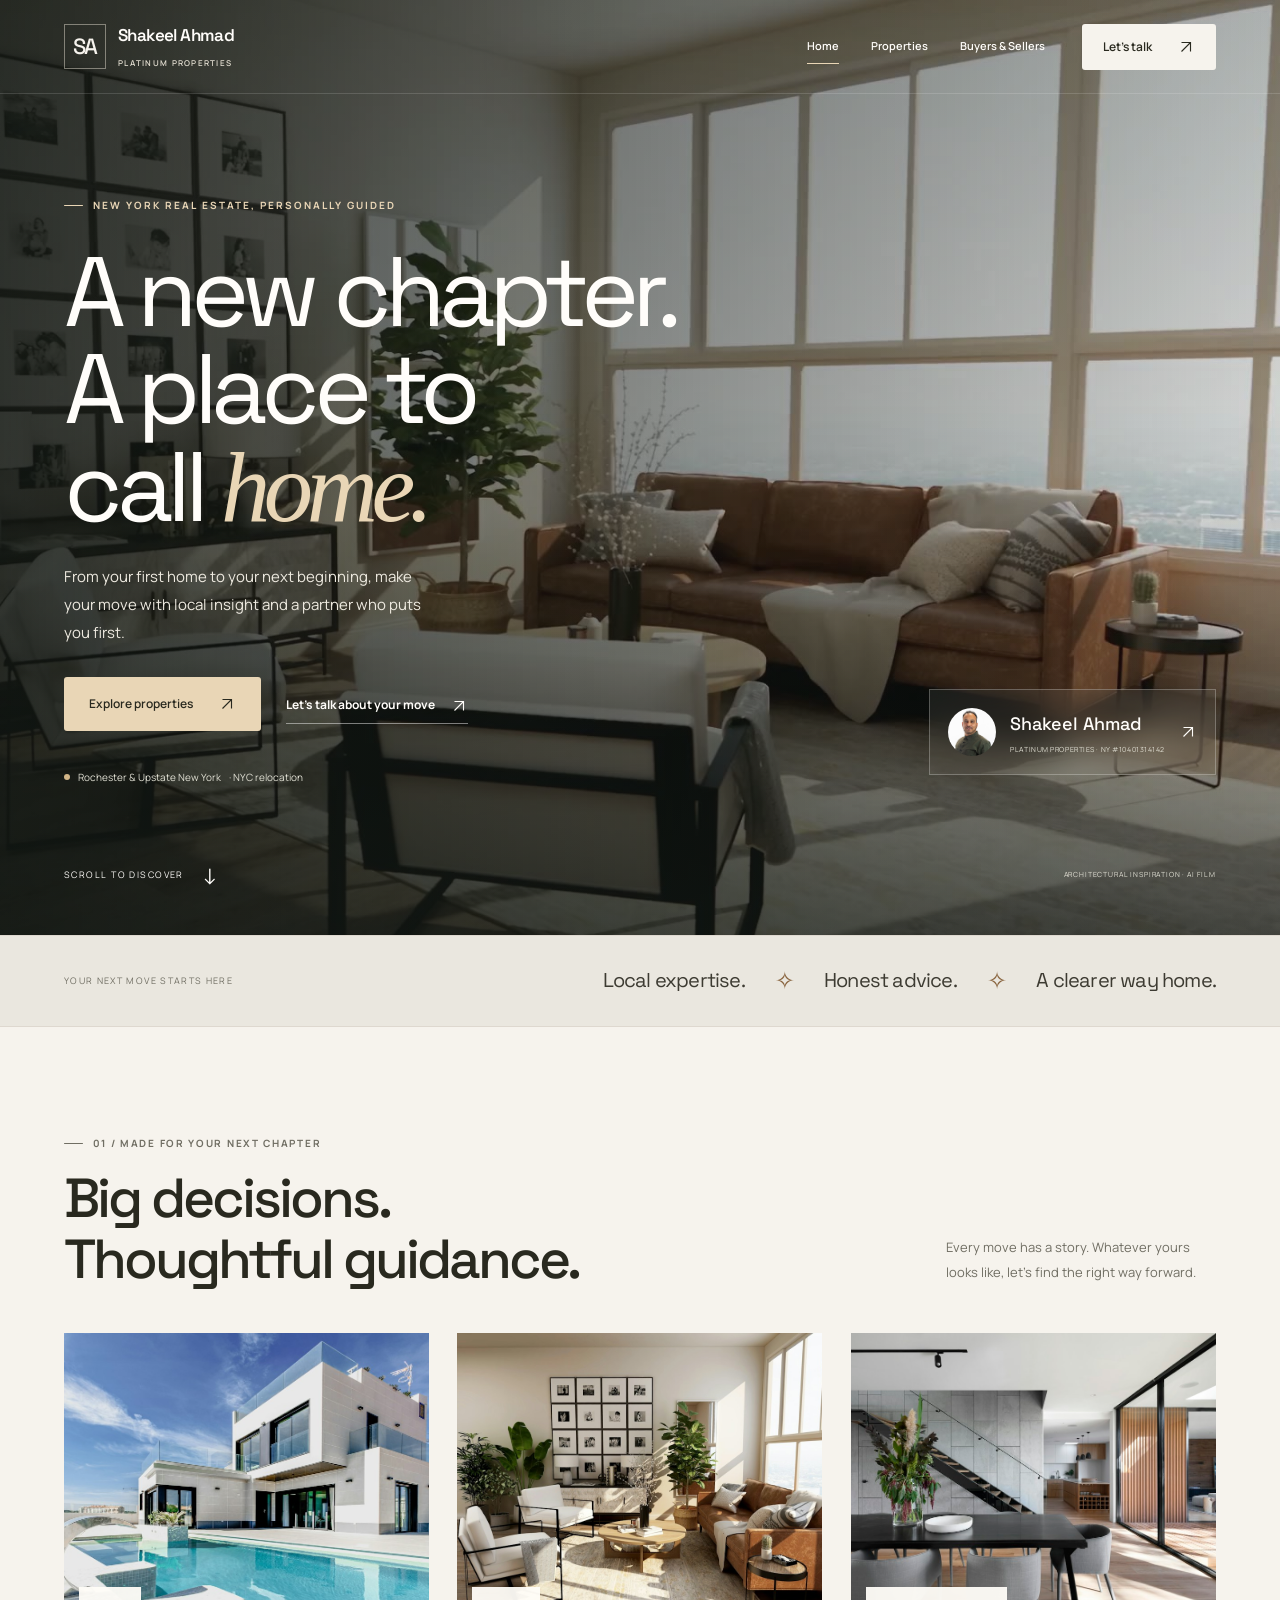
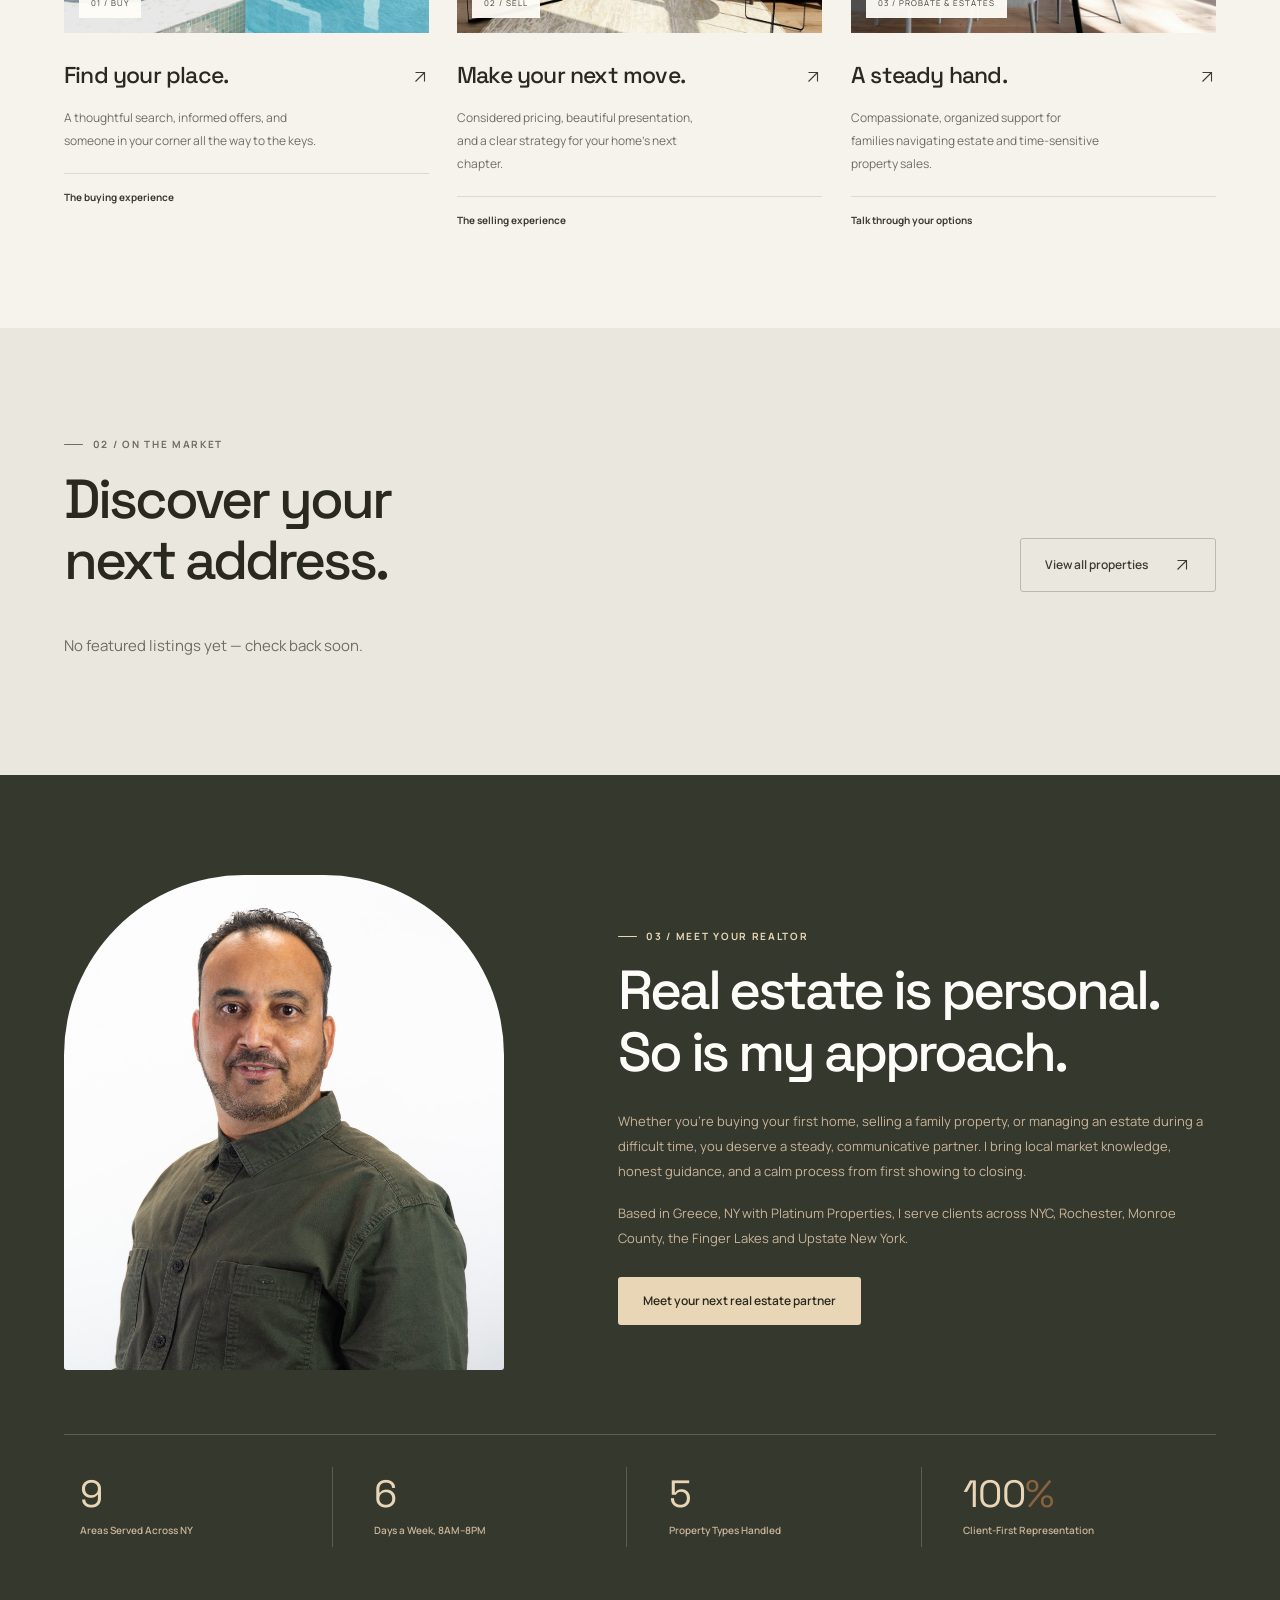
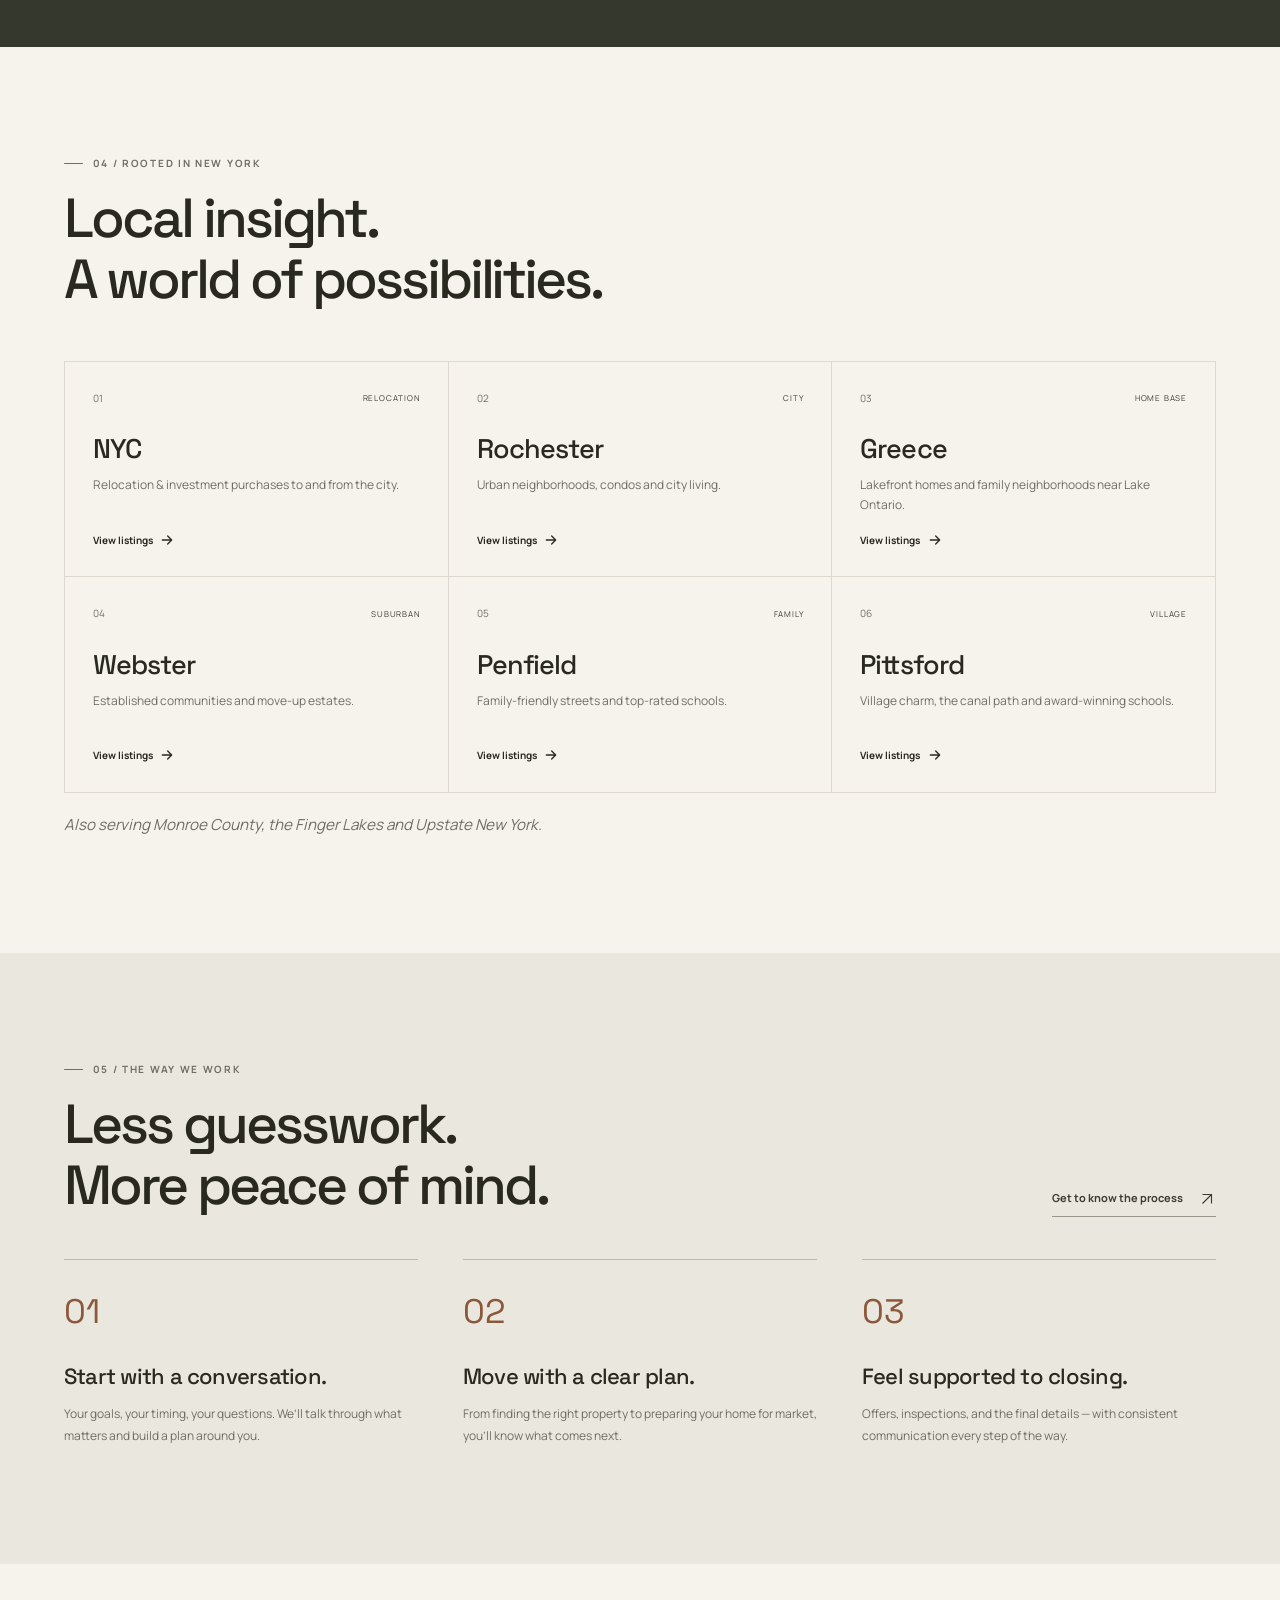
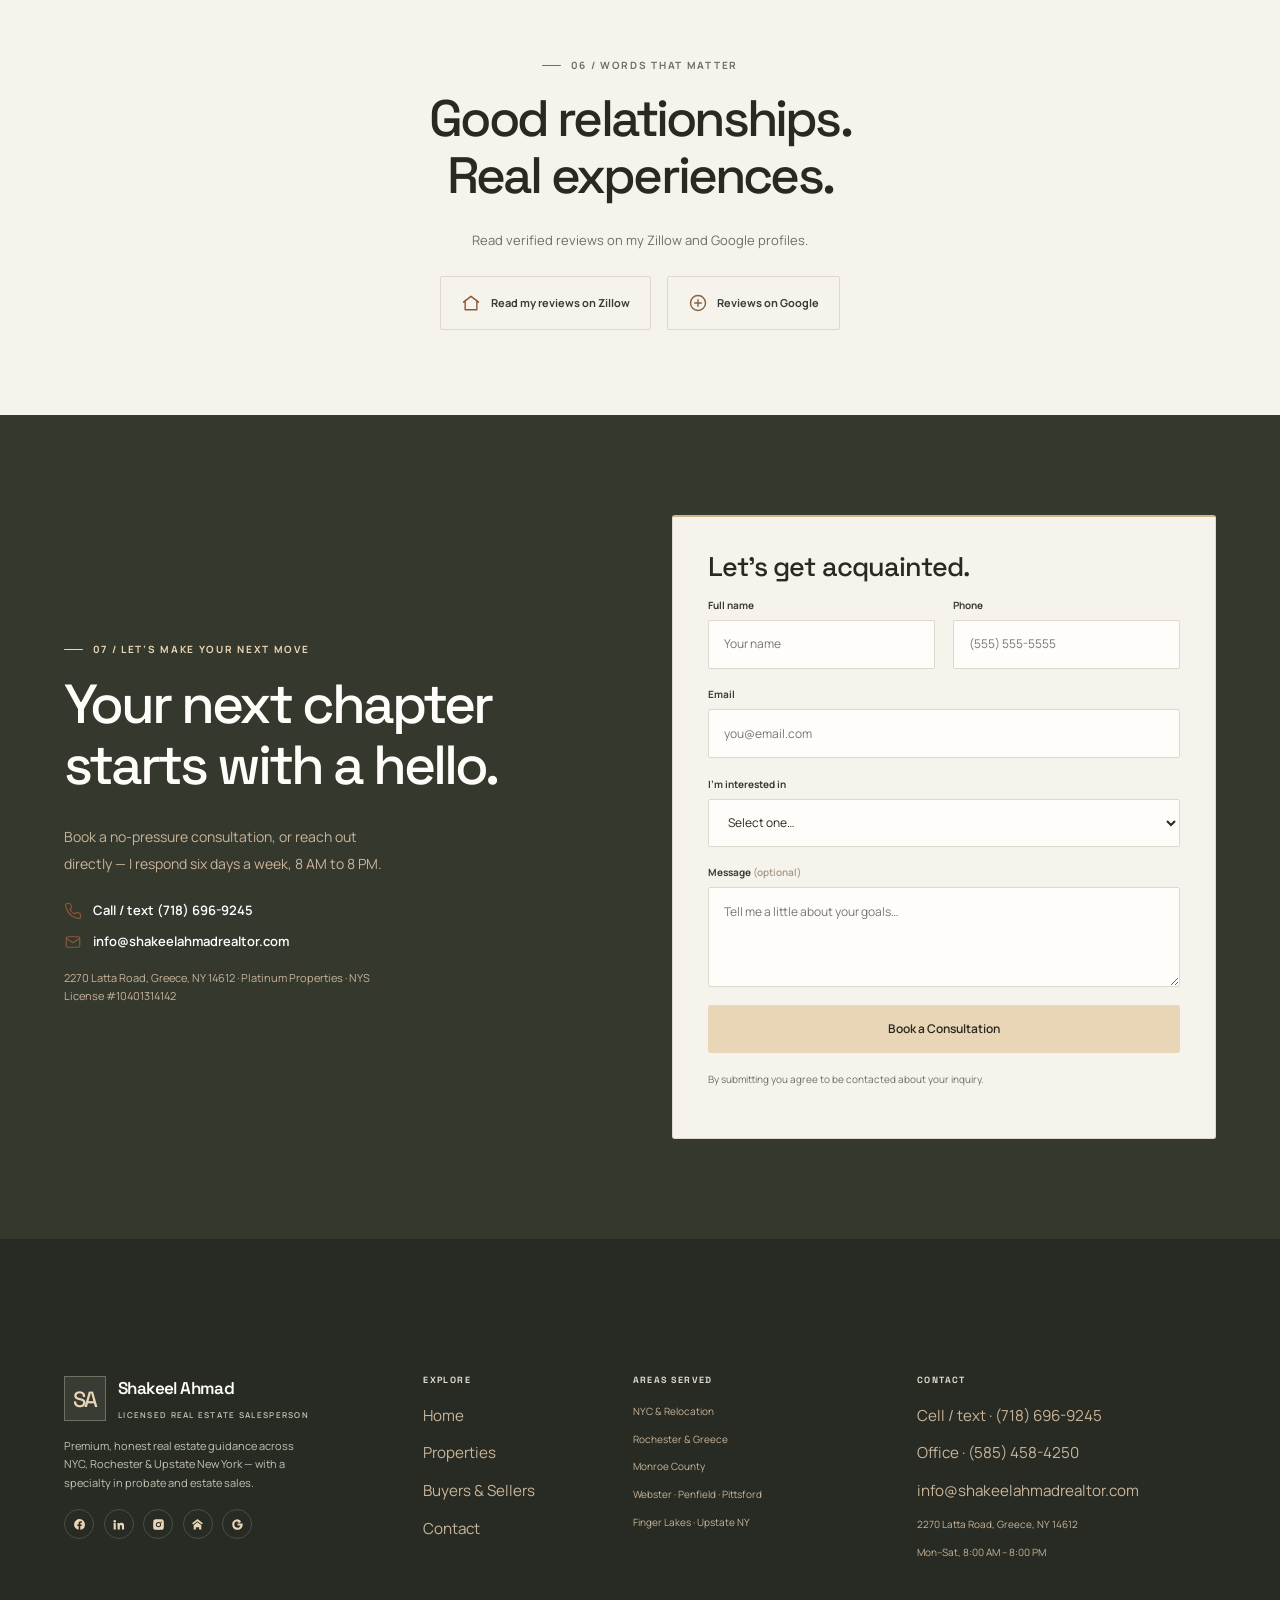
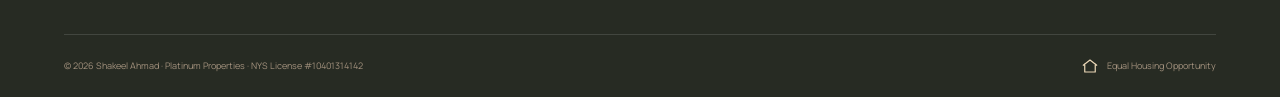
==== commit 55d6cb32: "Add cinematic Seedance hero with responsive silent video and accessible motion" ====
--- a/index.html
+++ b/index.html
@@ -24,6 +24,8 @@
   <link rel="preconnect" href="https://fonts.gstatic.com" crossorigin>
   <link href="https://fonts.googleapis.com/css2?family=Manrope:wght@400;500;600;700;800&family=Space+Grotesk:wght@400;500;600;700&display=swap" rel="stylesheet">
   <link rel="stylesheet" href="assets/css/styles.css">
+  <link rel="stylesheet" href="assets/css/cinematic.css">
+  <link rel="preload" as="image" href="assets/img/hero-poster.jpg">
 
   <!-- SEO: structured data — LocalBusiness / RealEstateAgent -->
   <script type="application/ld+json">
@@ -62,7 +64,7 @@
   }
   </script>
 </head>
-<body class="home-page">
+<body class="home-page cinematic-page">
   <a class="skip-link" href="#main">Skip to content</a>
 
   <!-- ============================= HEADER ============================= -->
@@ -85,7 +87,12 @@
   </header>
 
   <main id="main">
-    <section class="editorial-hero" aria-labelledby="hero-title">
+    <section class="editorial-hero cinematic-hero" aria-labelledby="hero-title">
+      <div class="cinematic-media" aria-hidden="true">
+        <img class="cinematic-poster" src="assets/img/hero-poster.jpg" alt="" width="1920" height="1080" fetchpriority="high">
+        <video id="hero-film" muted loop playsinline preload="none" tabindex="-1" poster="assets/img/hero-poster.jpg" data-desktop-src="assets/video/hero-desktop.mp4" data-mobile-src="assets/video/hero-mobile.mp4"></video>
+      </div>
+      <div class="cinematic-shade" aria-hidden="true"></div>
       <div class="container editorial-hero__grid">
         <div class="editorial-hero__copy">
           <p class="eyebrow">NEW YORK REAL ESTATE, PERSONALLY GUIDED</p>
@@ -94,18 +101,13 @@
           <div class="editorial-hero__actions"><a class="btn btn--primary" href="properties.html">Explore properties <span aria-hidden="true"><svg class="direction-arrow" viewBox="0 0 24 24" fill="none" stroke="currentColor" stroke-width="1.5" aria-hidden="true"><path d="M6 18 18 6M6 6h12v12"/></svg></span></a><a class="editorial-link" href="#contact">Let’s talk about your move <span aria-hidden="true"><svg class="direction-arrow" viewBox="0 0 24 24" fill="none" stroke="currentColor" stroke-width="1.5" aria-hidden="true"><path d="M6 18 18 6M6 6h12v12"/></svg></span></a></div>
           <div class="hero-location"><span class="location-dot" aria-hidden="true"></span> Rochester &amp; Upstate New York <span class="hero-location__extra">· NYC relocation</span></div>
         </div>
-        <div class="portrait-stage">
-          <div class="portrait-stage__lines" aria-hidden="true"></div>
-          <span class="portrait-stage__label">LOCAL KNOWLEDGE. PERSONAL CONNECTION.</span>
-          <img src="assets/img/shakeel-hero-clipboard.png" alt="Shakeel Ahmad, your licensed New York real estate salesperson" width="920" height="1009" fetchpriority="high">
-          <div class="portrait-caption"><div><strong>Shakeel Ahmad</strong><span>Licensed Real Estate Salesperson</span></div><span class="portrait-caption__mark" aria-hidden="true"><svg class="direction-arrow" viewBox="0 0 24 24" fill="none" stroke="currentColor" stroke-width="1.5" aria-hidden="true"><path d="M6 18 18 6M6 6h12v12"/></svg></span></div>
-          <div class="portrait-license">PLATINUM PROPERTIES <span>NY #10401314142</span></div>
-        </div>
-      </div>
+        <a class="cinematic-agent" href="#about"><img src="assets/img/shakeel-ahmad.jpg" alt="" width="56" height="56"><span><strong>Shakeel Ahmad</strong><small>PLATINUM PROPERTIES · NY #10401314142</small></span><svg class="direction-arrow" viewBox="0 0 24 24" fill="none" stroke="currentColor" stroke-width="1.5" aria-hidden="true"><path d="M6 18 18 6M6 6h12v12"/></svg></a>
+      </div>
+      <div class="container cinematic-bottom"><a href="#services" class="discover-link">SCROLL TO DISCOVER <span aria-hidden="true">↓</span></a><div class="film-meta"><span>ARCHITECTURAL INSPIRATION · AI FILM</span><button type="button" class="film-toggle" aria-controls="hero-film" hidden>Play background</button></div></div>
     </section>
     <div class="market-ribbon"><div class="container"><span>YOUR NEXT MOVE STARTS HERE</span><p>Local expertise.<i aria-hidden="true">✧</i> Honest advice.<i aria-hidden="true">✧</i> A clearer way home.</p></div></div>
 
-    <section class="section services-section" aria-labelledby="exp-h">
+    <section class="section services-section" id="services" aria-labelledby="exp-h">
       <div class="container">
         <div class="editorial-heading"><div><p class="eyebrow">01 / MADE FOR YOUR NEXT CHAPTER</p><h2 id="exp-h">Big decisions.<br>Thoughtful guidance.</h2></div><p>Every move has a story. Whatever yours looks like, let’s find the right way forward.</p></div>
         <div class="service-grid">
@@ -261,5 +263,6 @@
 
   <script src="assets/js/data.js"></script>
   <script src="assets/js/main.js"></script>
+  <script src="assets/js/cinematic.js" defer></script>
 </body>
 </html>
--- a/assets/css/cinematic.css
+++ b/assets/css/cinematic.css
@@ -0,0 +1,72 @@
+/* Cinematic layer: the existing palette, content and action paths are retained. */
+.cinematic-page .site-header:not(.is-scrolled) { background:transparent; backdrop-filter:none; border-color:#ffffff24; }
+.cinematic-page .site-header:not(.is-scrolled) .brand__name,
+.cinematic-page .site-header:not(.is-scrolled) .nav__link { color:#fffdfa; }
+.cinematic-page .site-header:not(.is-scrolled) .brand__role { color:#e4dfd2; }
+.cinematic-page .site-header:not(.is-scrolled) .brand__seal { color:#f6f3ed; border-color:#ddd8c980; }
+.cinematic-page .site-header:not(.is-scrolled) .nav__link::after { background:#e9d6b6; }
+.cinematic-page .site-header:not(.is-scrolled) .nav__cta .btn { background:#f6f3ed; color:#29291f; }
+.cinematic-hero { min-height:760px; min-height:max(760px,100svh); padding:calc(var(--header-h) + 65px) 0 120px; display:flex; align-items:center; position:relative; isolation:isolate; background:#34382d; color:#fffdfa; }
+.cinematic-media,.cinematic-shade { position:absolute; inset:0; z-index:-1; overflow:hidden; }
+.cinematic-media { transform:scale(var(--film-scale,1)); }
+.cinematic-media img,.cinematic-media video { position:absolute; inset:0; width:100%; height:100%; object-fit:cover; object-position:58% 50%; }
+.cinematic-media video { opacity:0; transition:opacity 1s ease; }
+.cinematic-media video.is-playing { opacity:1; }
+.cinematic-shade { background:linear-gradient(90deg,rgba(17,23,19,.82),rgba(17,23,19,.43) 55%,rgba(17,23,19,.13)),linear-gradient(0deg,rgba(17,23,19,.65),transparent 45%,rgba(17,23,19,.22)); }
+.cinematic-hero .editorial-hero__grid { display:block; width:100%; position:relative; }
+.cinematic-hero .editorial-hero__copy { max-width:780px; padding:30px 0; }
+.cinematic-hero h1 { color:#fffdfa; font-size:clamp(64px,7.7vw,112px); line-height:.99; letter-spacing:-.065em; }
+.cinematic-hero h1 em { color:#e9d6b6; }
+.cinematic-hero .eyebrow { color:#e9d6b6; font-size:10px; letter-spacing:.2em; margin-bottom:30px; }
+.cinematic-hero .editorial-hero__description { color:#eeeae0; font-size:15px; max-width:370px; line-height:1.85; }
+.cinematic-hero .btn--primary { background:#e9d6b6; color:#29291f; }
+.cinematic-hero .btn--primary:hover { background:#fffdfa; }
+.cinematic-hero .editorial-link { color:#fffdfa; border-color:#ffffff75; font-size:12px; }
+.cinematic-hero .hero-location { color:#e2e1d5; font-size:10px; }
+.cinematic-hero .location-dot { background:#d1b587; }
+.cinematic-agent { position:absolute; bottom:40px; right:clamp(24px,5vw,72px); display:flex; align-items:center; gap:14px; background:#f6f3ed12; backdrop-filter:blur(18px); border:1px solid #ffffff40; padding:18px; max-width:350px; }
+.cinematic-agent img { width:48px; height:48px; border-radius:50%; object-fit:cover; object-position:50% 20%; }
+.cinematic-agent strong { display:block; color:#fffdfa; font-family:var(--font-display); font-size:18px; font-weight:500; }
+.cinematic-agent small { display:block; color:#e2e1d5; font-size:7px; letter-spacing:.08em; margin-top:5px; }
+.cinematic-bottom { position:absolute; inset:auto 0 30px; display:flex; align-items:center; justify-content:space-between; gap:20px; }
+.discover-link { font-size:9px; letter-spacing:.16em; display:flex; align-items:center; gap:18px; padding:12px 0; }
+.discover-link span { font-size:22px; }
+.film-meta { display:flex; align-items:center; gap:18px; }
+.film-meta > span { font-size:7px; letter-spacing:.12em; color:#e2e1d5; }
+.film-toggle { border:1px solid #ffffff75; background:#18201950; color:white; padding:12px 16px; min-height:44px; font-size:10px; border-radius:2px; }
+.film-toggle:hover { background:#f6f3ed; color:#29291f; }
+.cinematic-page .service-card { transform:perspective(1100px) rotateX(var(--tilt-x,0deg)) rotateY(var(--tilt-y,0deg)); transition:transform .3s ease-out; }
+.cinematic-page .service-card__photo { height:300px; }
+.cinematic-page .service-card__photo img { transition:transform .9s cubic-bezier(.2,.7,.2,1); }
+.cinematic-page .about-photo { border-radius:180px 180px 3px 3px; }
+.cinematic-page .market-ribbon { background:#eae7df; }
+@media(max-width:1100px) { .cinematic-agent { bottom:-45px; } .cinematic-hero { padding-bottom:170px; } }
+@media(max-width:880px) {
+ .cinematic-page .site-header:not(.is-scrolled) .nav.is-open .nav__link { color:#29291f; }
+ .cinematic-page .site-header:not(.is-scrolled) .nav.is-open .nav__cta .btn { color:white; background:#34382d; }
+ .cinematic-agent { position:static; margin-top:25px; width:fit-content; }
+ .cinematic-hero { padding-bottom:130px; }
+ .cinematic-hero .editorial-hero__copy { padding:0; }
+ .cinematic-hero h1 { font-size:clamp(62px,10vw,88px); }
+}
+@media(max-width:640px) {
+ .cinematic-hero { min-height:max(850px,100svh); padding-top:calc(var(--header-h) + 45px); align-items:start; padding-bottom:150px; }
+ .cinematic-hero h1 { font-size:clamp(58px,14.5vw,84px); }
+ .cinematic-hero .eyebrow { font-size:8px; letter-spacing:.12em; }
+ .cinematic-hero .editorial-hero__description { font-size:13px; max-width:31ch; }
+ .cinematic-hero .editorial-hero__actions { align-items:start; flex-direction:column; gap:12px; }
+ .cinematic-hero .hero-location { font-size:8px; margin-top:25px; }
+ .cinematic-agent { padding:12px; margin-top:25px; gap:10px; }
+ .cinematic-agent strong { font-size:16px; }
+ .cinematic-agent small { font-size:6px; }
+ .cinematic-shade { background:linear-gradient(90deg,#111713dd,#11171366),linear-gradient(0deg,#111713a8,transparent 65%); }
+ .cinematic-bottom { bottom:25px; align-items:start; }
+ .film-meta { flex-direction:column-reverse; align-items:end; gap:10px; }
+ .film-meta > span { font-size:5px; }
+ .discover-link { font-size:7px; gap:7px; }
+ .film-toggle { padding:10px; font-size:9px; }
+}
+@media(prefers-reduced-motion:reduce) {
+ .cinematic-media,.cinematic-page .service-card { transform:none!important; }
+ .cinematic-media video,.cinematic-page .service-card,.cinematic-page .service-card__photo img { transition:none; }
+}
